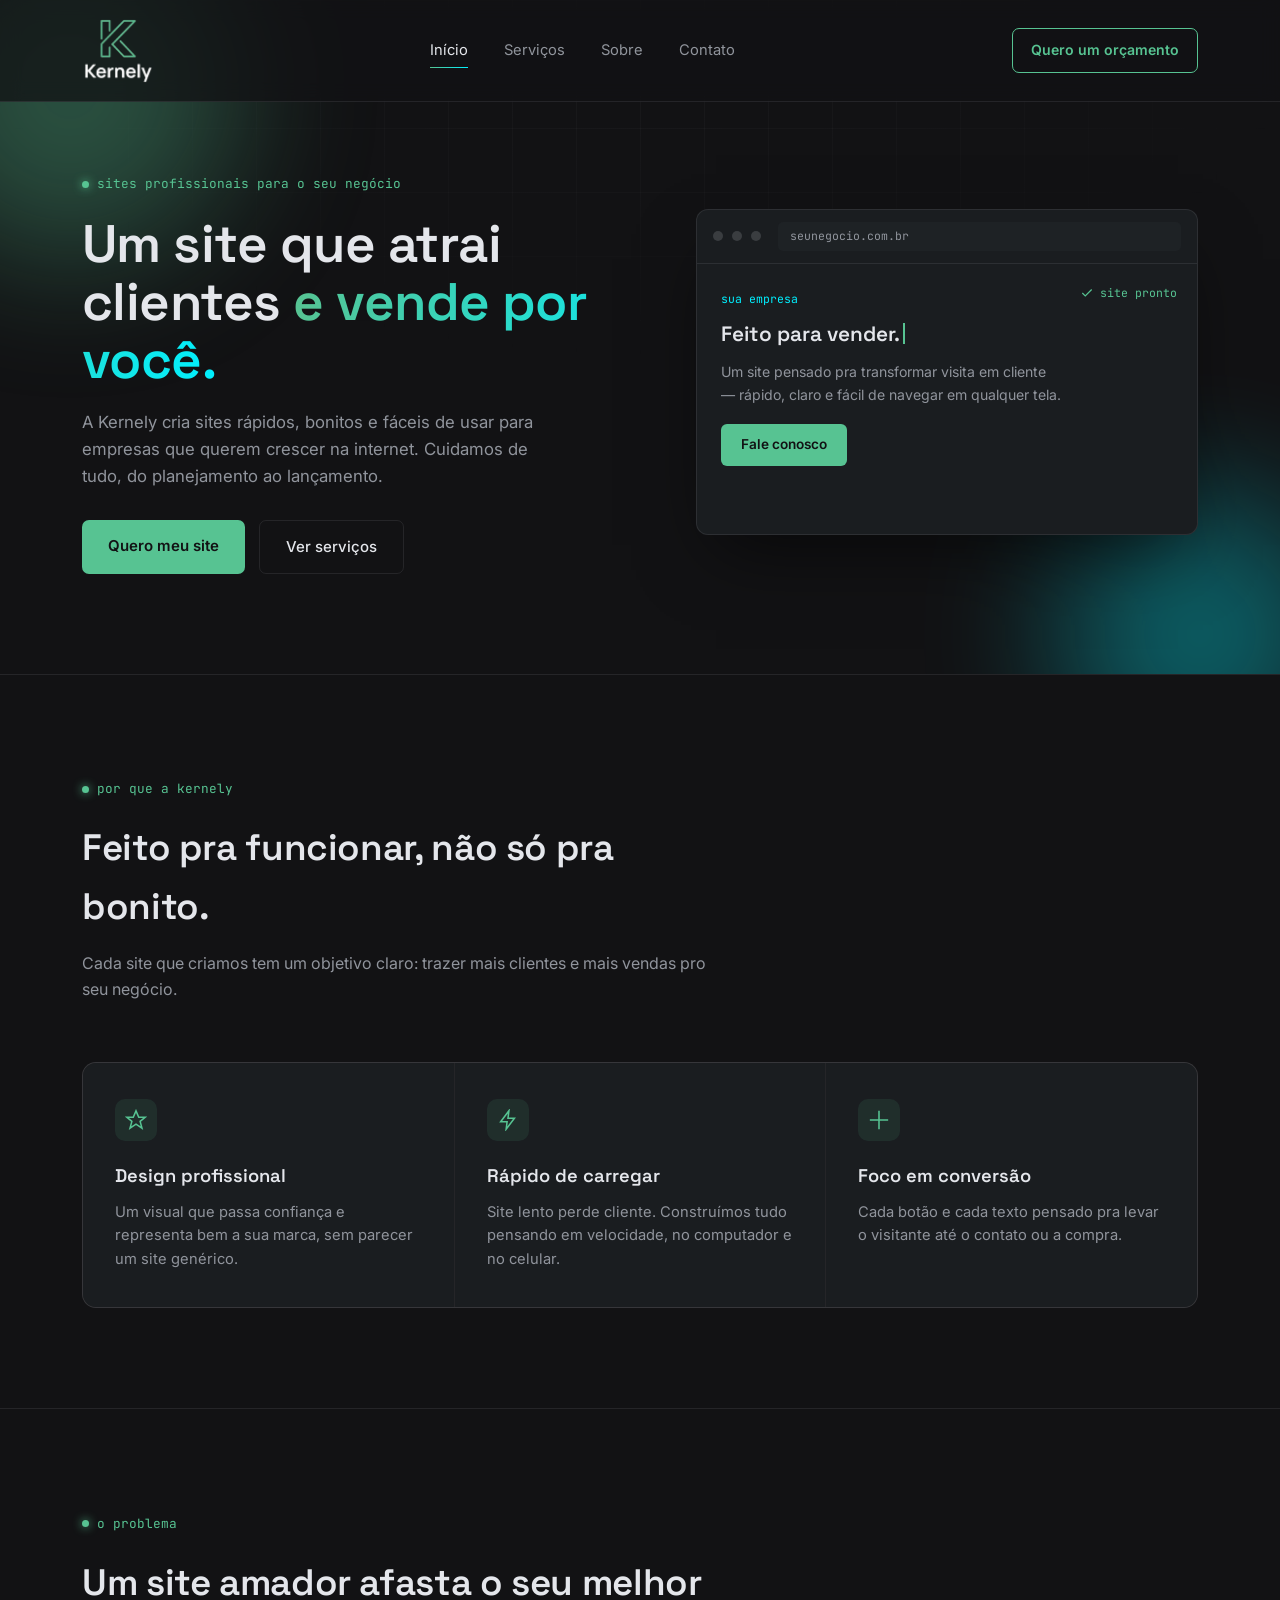
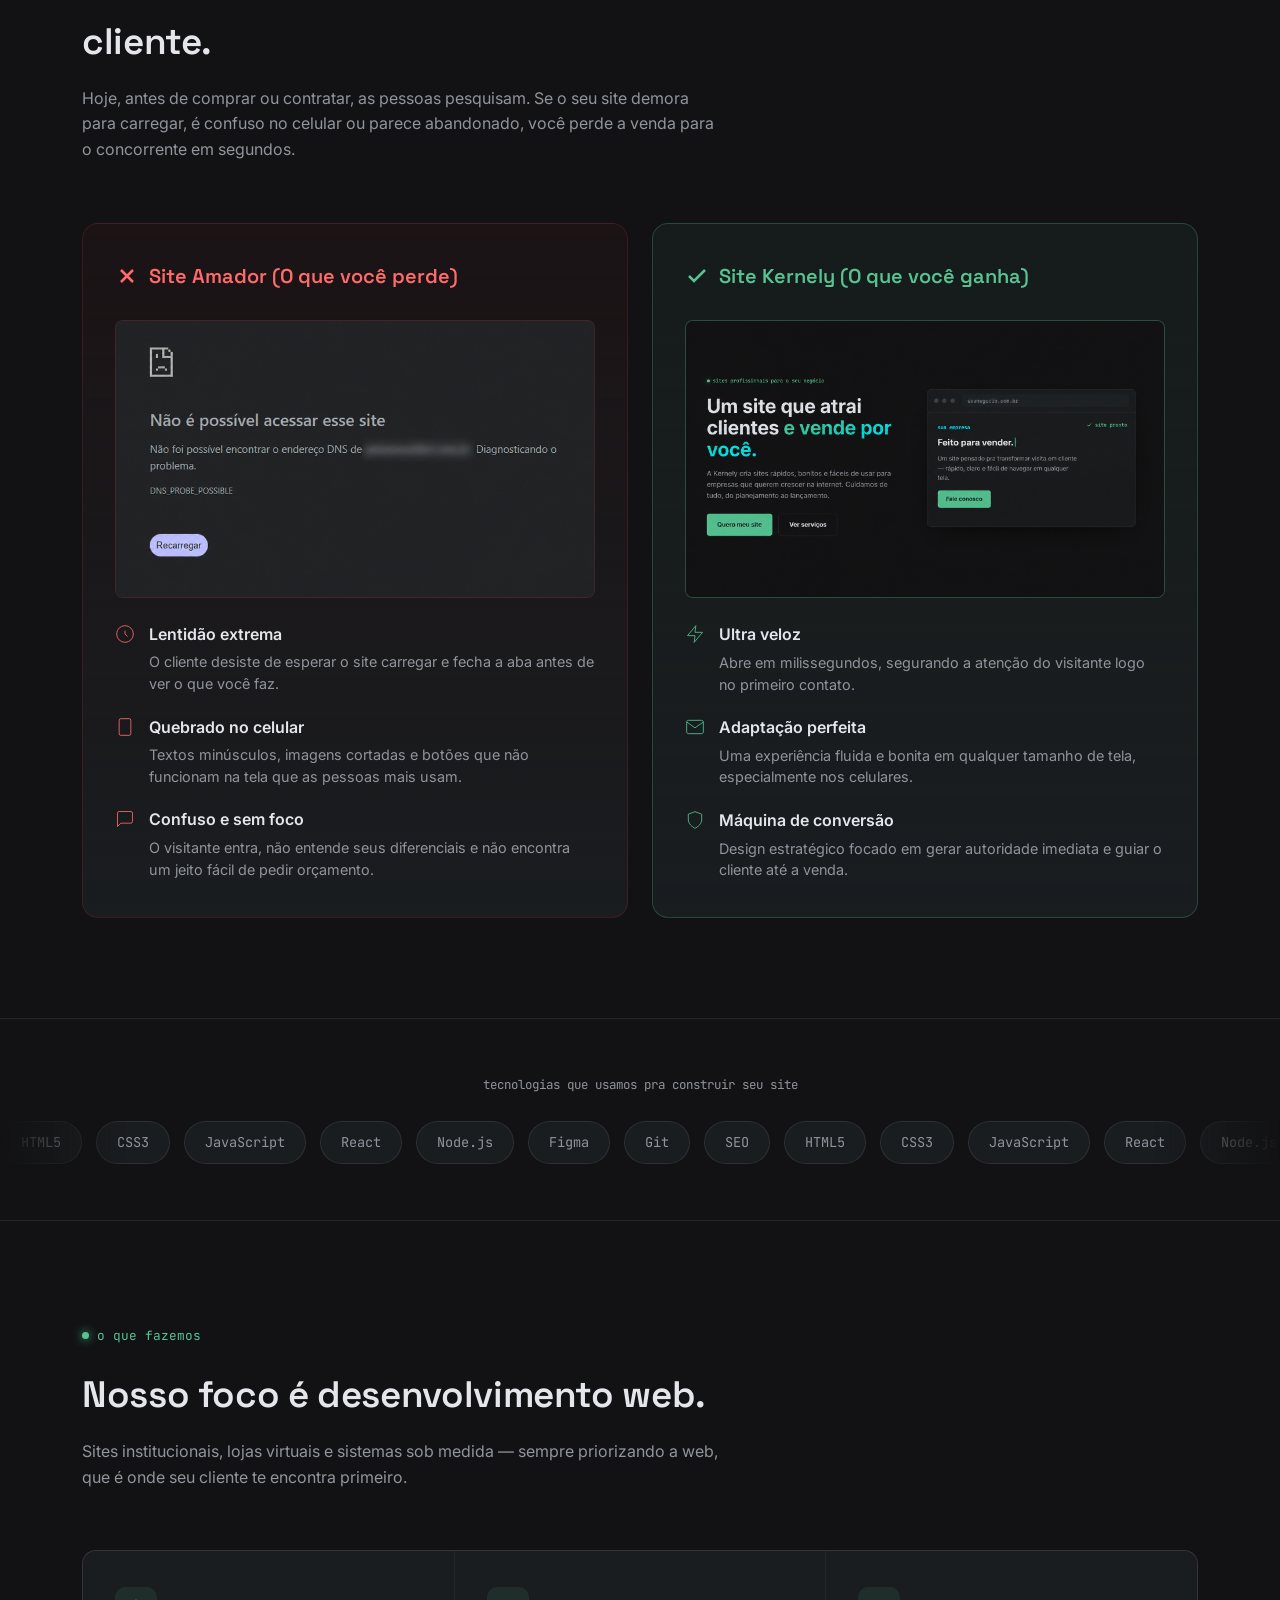
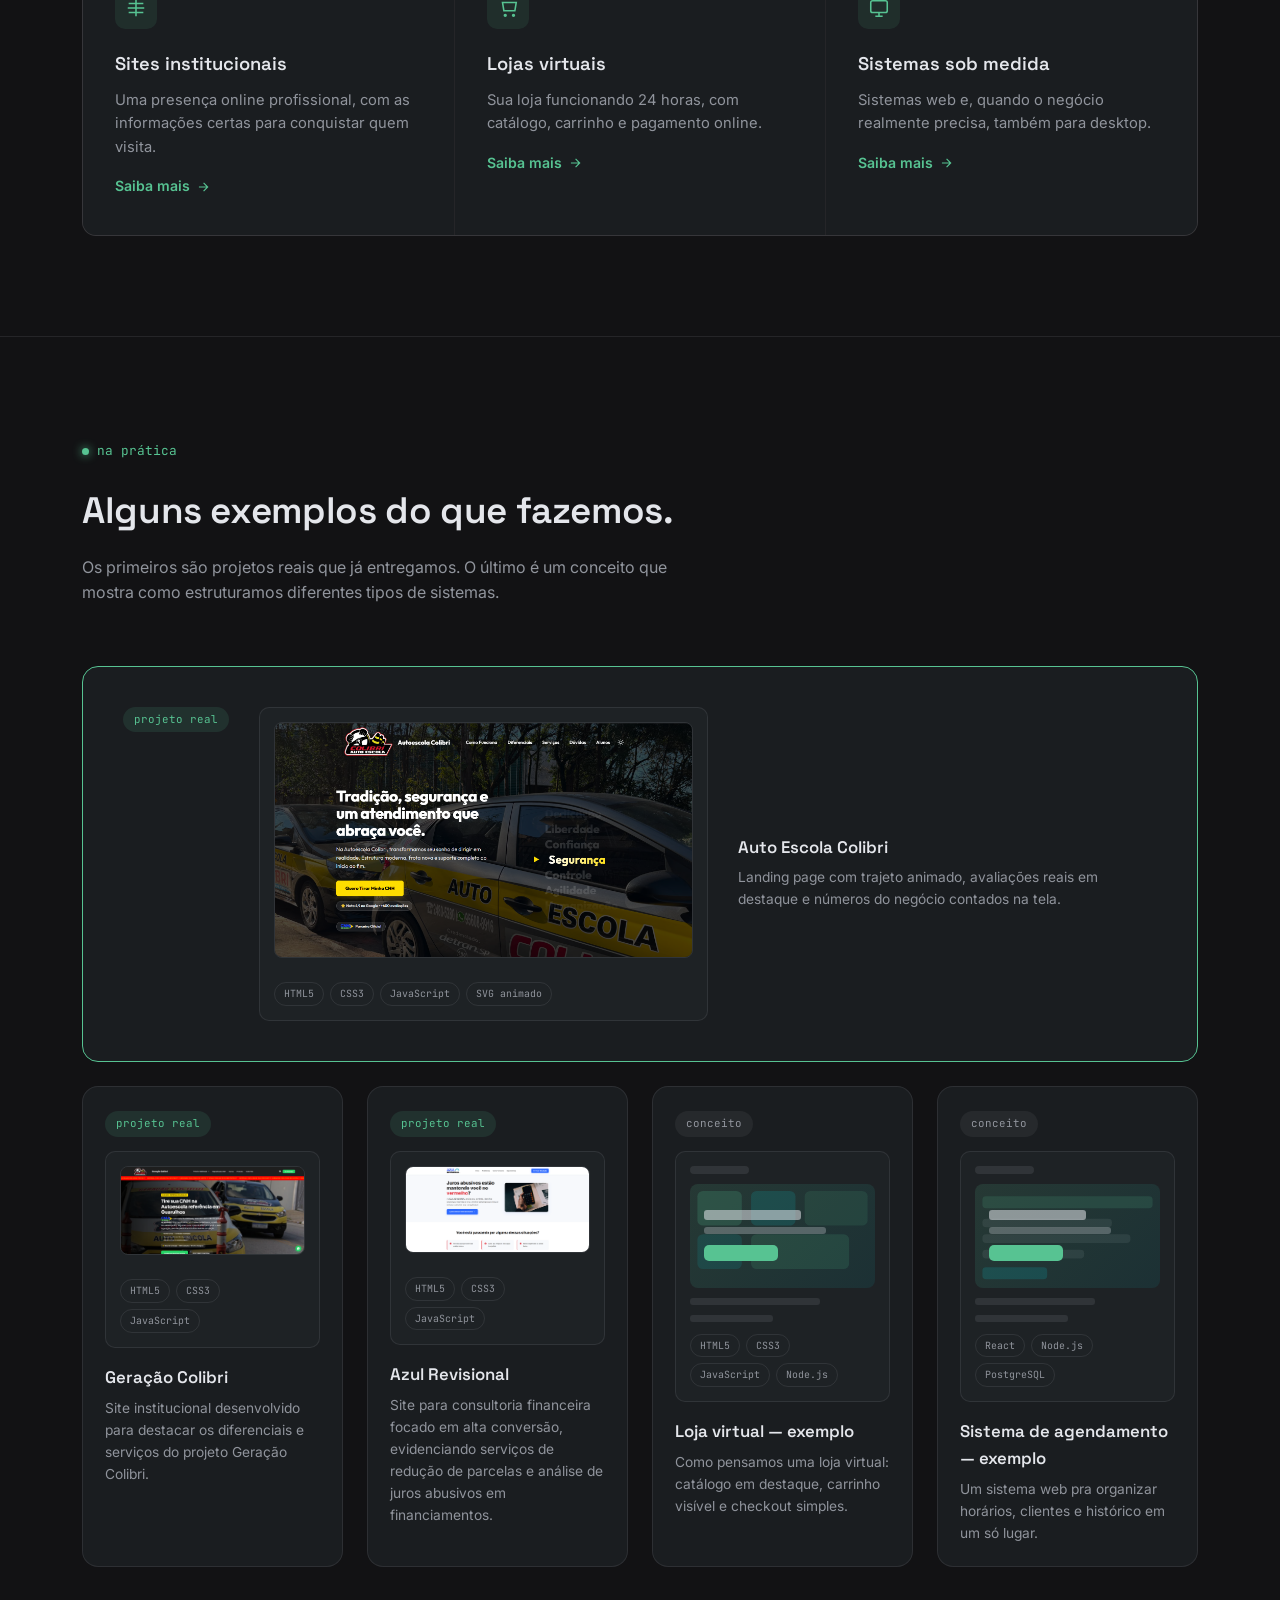
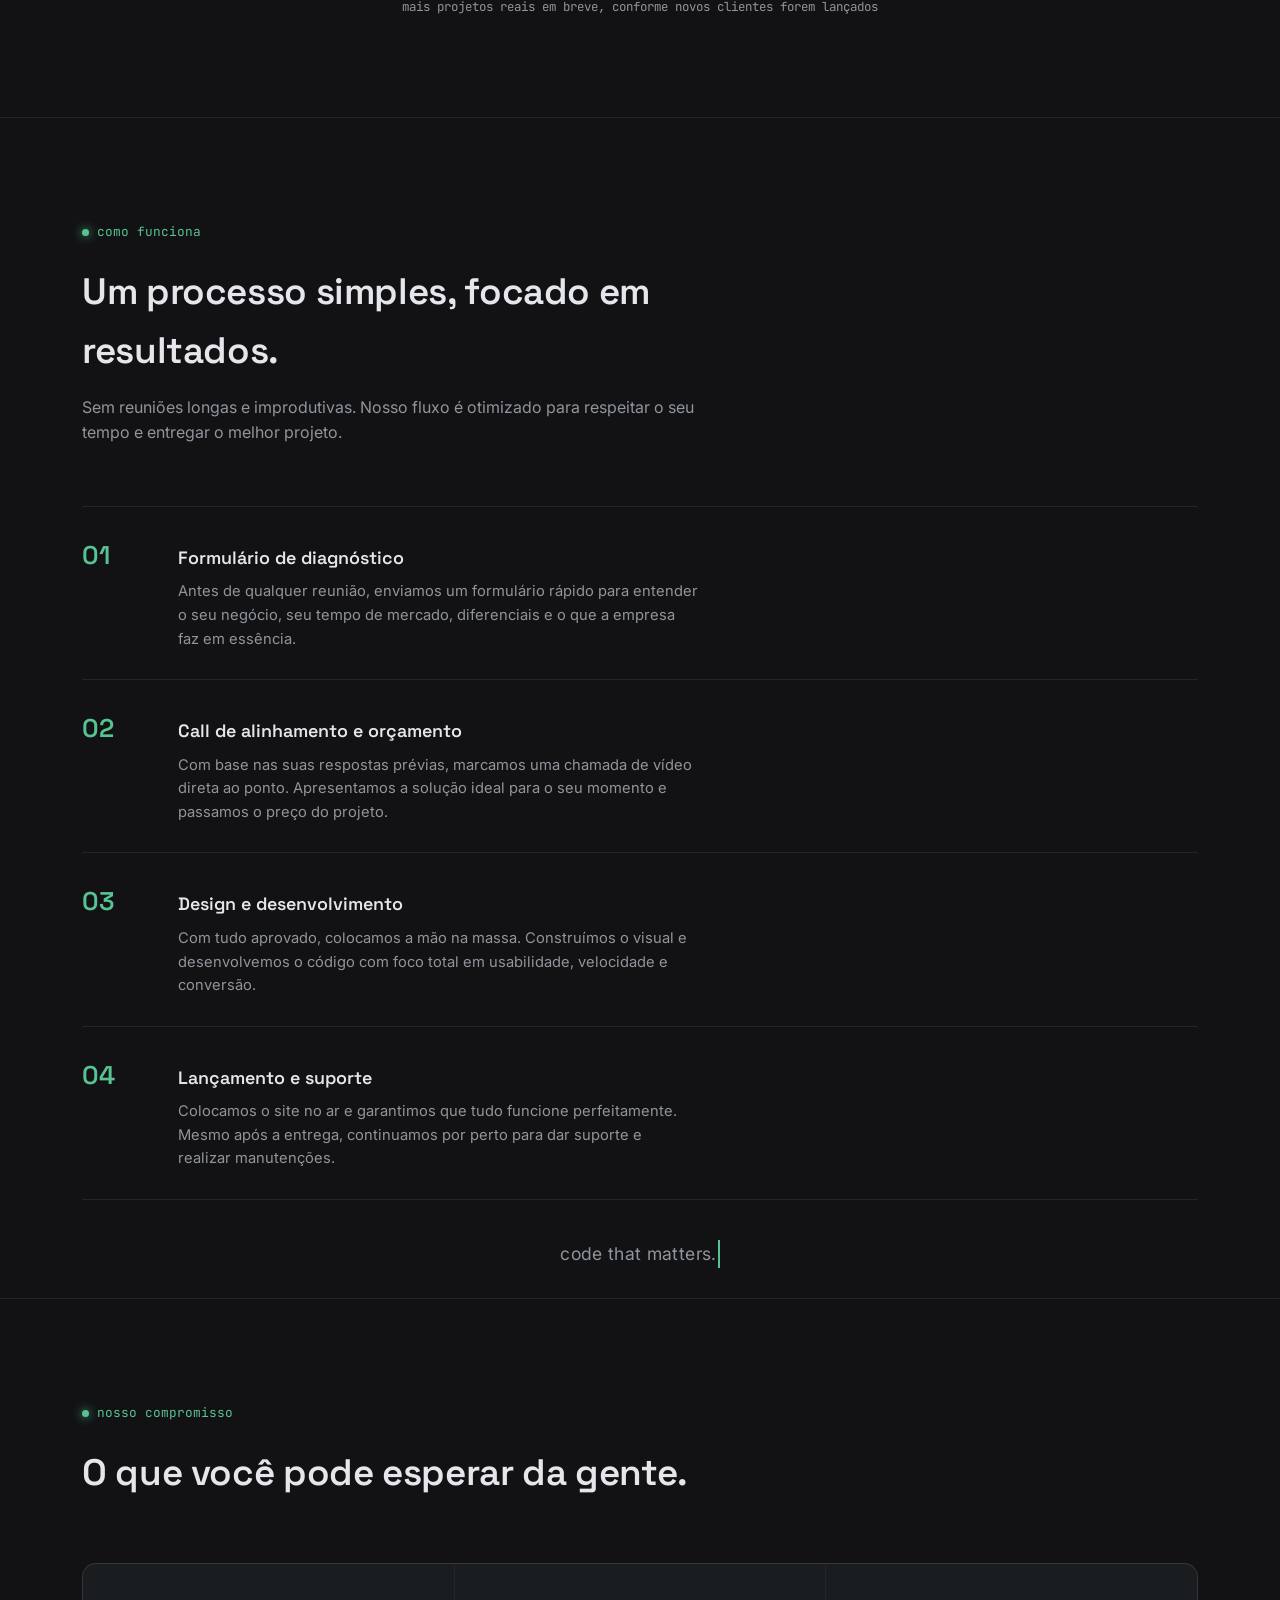
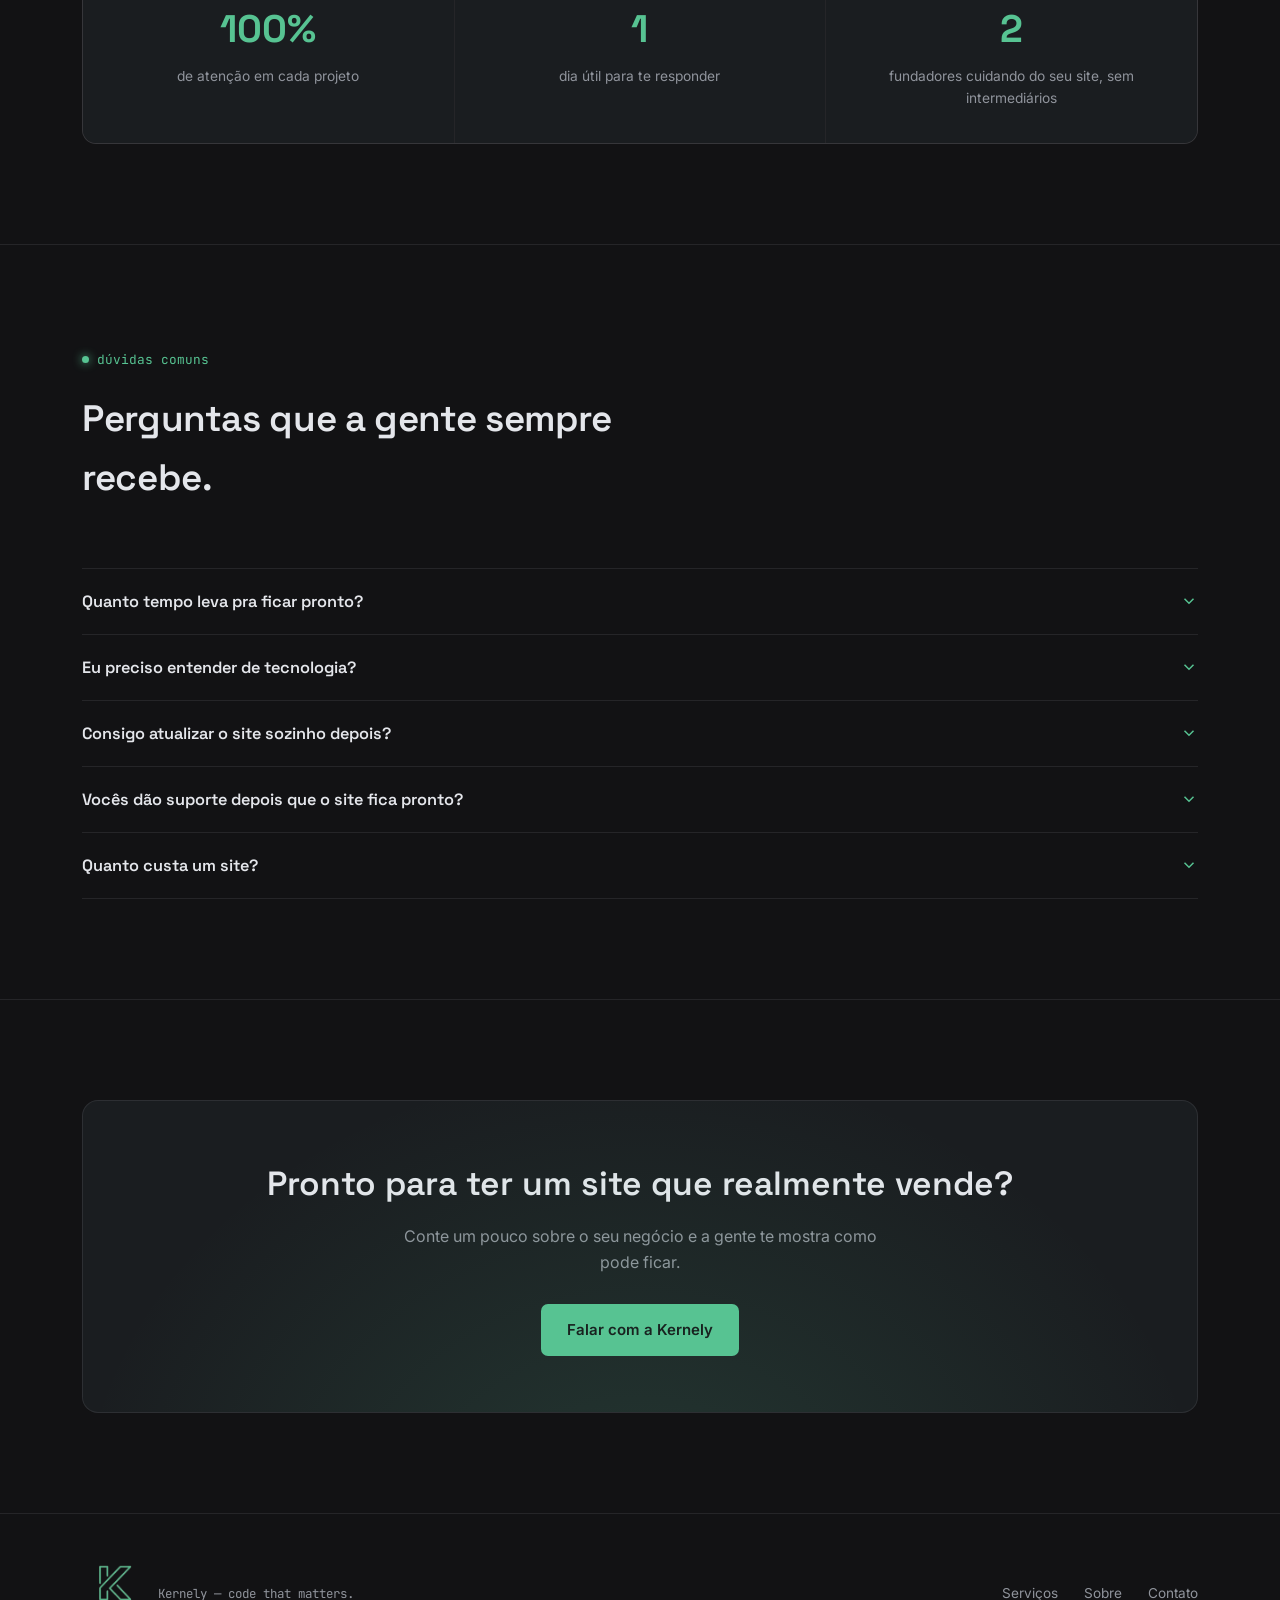
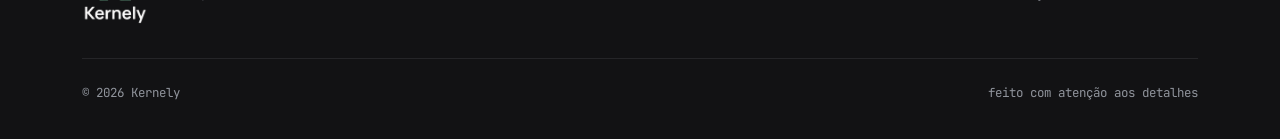
==== index.html @ 973b0eff "First Commit- Projeto inicial" ====
<!DOCTYPE html>
<html lang="pt-BR">
<head>
<meta charset="UTF-8">
<meta name="viewport" content="width=device-width, initial-scale=1.0">
<title>Kernely — Sites que vendem por você</title>
<meta name="description" content="A Kernely cria sites profissionais para empresas que querem vender mais na internet. Design, desenvolvimento web e suporte contínuo.">
<link rel="preconnect" href="https://fonts.googleapis.com">
<link rel="preconnect" href="https://fonts.gstatic.com" crossorigin>
<link href="https://fonts.googleapis.com/css2?family=Space+Grotesk:wght@400;500;600;700&family=Inter:wght@400;500;600&family=JetBrains+Mono:wght@400;500&display=swap" rel="stylesheet">
<link rel="stylesheet" href="styles.css">
</head>
<body>

<div class="page-transition" id="page-transition"></div>
<div class="scroll-progress" id="scroll-progress"></div>
<div class="grain"></div>

<header>
  <nav>
    <a class="brand" href="index.html">
      <img src="imagens/logo-kernely.png" alt="Logo Kernely" class="logo-img">
    </a>
    <div class="nav-links">
      <a href="index.html" class="active">Início</a>
      <a href="servicos.html">Serviços</a>
      <a href="sobre.html">Sobre</a>
      <a href="contato.html">Contato</a>
    </div>
    <a class="nav-cta" href="contato.html">Quero um orçamento</a>
  </nav>
</header>

<!-- NOVA BARRA DE NAVEGAÇÃO MOBILE (BOTTOM NAV) -->
<nav class="mobile-bottom-nav">
  <a href="index.html" class="active">
    <svg viewBox="0 0 24 24"><path d="M3 9l9-7 9 7v11a2 2 0 0 1-2 2H5a2 2 0 0 1-2-2z"/><polyline points="9 22 9 12 15 12 15 22"/></svg>
    <span>Início</span>
  </a>
  <a href="servicos.html">
    <svg viewBox="0 0 24 24"><rect x="3" y="3" width="7" height="7"/><rect x="14" y="3" width="7" height="7"/><rect x="14" y="14" width="7" height="7"/><rect x="3" y="14" width="7" height="7"/></svg>
    <span>Serviços</span>
  </a>
  <a href="sobre.html">
    <svg viewBox="0 0 24 24"><path d="M20 21v-2a4 4 0 0 0-4-4H8a4 4 0 0 0-4 4v2"/><circle cx="12" cy="7" r="4"/></svg>
    <span>Sobre</span>
  </a>
  <a href="contato.html">
    <svg viewBox="0 0 24 24"><path d="M21 15a2 2 0 0 1-2 2H7l-4 4V5a2 2 0 0 1 2-2h14a2 2 0 0 1 2 2z"/></svg>
    <span>Contato</span>
  </a>
</nav>

<main>

  <!-- HERO -->
  <section class="no-border" style="padding:170px 0 100px;position:relative;overflow:hidden;">
    <div class="blob blob-green" style="width:340px;height:340px;top:-80px;left:-100px;"></div>
    <div class="blob blob-cyan" style="width:280px;height:280px;bottom:-100px;right:-60px;animation-delay:-6s;"></div>
    <div class="wrap hero-grid">
      <div>
        <span class="eyebrow">sites profissionais para o seu negócio</span>
        <h1 style="font-family:var(--display);font-weight:600;font-size:clamp(2.1rem,4.8vw,3.3rem);line-height:1.1;letter-spacing:-.01em;margin-bottom:20px;">Um site que atrai clientes <span class="grad">e vende por você.</span></h1>
        <p style="color:var(--muted);font-size:1.05rem;max-width:480px;">A Kernely cria sites rápidos, bonitos e fáceis de usar para empresas que querem crescer na internet. Cuidamos de tudo, do planejamento ao lançamento.</p>
        <div class="hero-ctas">
          <a class="btn-primary" href="contato.html">Quero meu site</a>
          <a class="btn-ghost" href="servicos.html">Ver serviços</a>
        </div>
      </div>

      <div class="browser reveal" id="hero-browser">
        <div class="browser-bar">
          <span class="dot"></span><span class="dot"></span><span class="dot"></span>
          <div class="browser-url">seunegocio.com.br</div>
        </div>
        <div class="browser-canvas">
          <div class="skeleton-wrap">
            <div class="skeleton sk-line" style="width:40%;"></div>
            <div class="skeleton sk-block"></div>
            <div class="skeleton sk-line" style="width:70%;"></div>
            <div class="skeleton sk-line" style="width:50%;"></div>
            <div class="skeleton sk-btn"></div>
          </div>
          <div class="built-content">
            <div class="bc-tag">sua empresa</div>
            <div class="bc-title"><span id="bc-title-text">Feito para vender.</span><span class="bc-cursor"></span></div>
            <div class="bc-text">Um site pensado pra transformar visita em cliente — rápido, claro e fácil de navegar em qualquer tela.</div>
            <span class="bc-btn">Fale conosco</span>
          </div>
          <div class="bc-check">
            <svg viewBox="0 0 24 24" fill="none" stroke="currentColor" stroke-width="2"><path d="M20 6L9 17l-5-5"/></svg>
            site pronto
          </div>
        </div>
      </div>
    </div>
  </section>

  <!-- VALUE PROPS -->
  <section>
    <div class="wrap">
      <div class="section-head reveal">
        <span class="eyebrow">por que a kernely</span>
        <h2>Feito pra funcionar, não só pra bonito.</h2>
        <p>Cada site que criamos tem um objetivo claro: trazer mais clientes e mais vendas pro seu negócio.</p>
      </div>
      <div class="card-grid grid-3">
        <div class="card reveal">
          <div class="icon"><svg viewBox="0 0 24 24" fill="none" stroke="currentColor" stroke-width="1.7"><path d="M12 2l3 7h7l-5.5 4.5L18.5 21 12 16.5 5.5 21l2-7.5L2 9h7z"/></svg></div>
          <h3>Design profissional</h3>
          <p>Um visual que passa confiança e representa bem a sua marca, sem parecer um site genérico.</p>
        </div>
        <div class="card reveal d1">
          <div class="icon"><svg viewBox="0 0 24 24" fill="none" stroke="currentColor" stroke-width="1.7"><path d="M13 2L4 14h7l-1 8 9-12h-7l1-8z"/></svg></div>
          <h3>Rápido de carregar</h3>
          <p>Site lento perde cliente. Construímos tudo pensando em velocidade, no computador e no celular.</p>
        </div>
        <div class="card reveal d2">
          <div class="icon"><svg viewBox="0 0 24 24" fill="none" stroke="currentColor" stroke-width="1.7"><path d="M12 2v20M2 12h20"/></svg></div>
          <h3>Foco em conversão</h3>
          <p>Cada botão e cada texto pensado pra levar o visitante até o contato ou a compra.</p>
        </div>
      </div>
    </div>
  </section>

  <!-- O IMPACTO DO DESIGN (ANTES E DEPOIS) -->
  <section>
    <div class="wrap">
      <div class="section-head reveal">
        <span class="eyebrow">o problema</span>
        <h2>Um site amador afasta o seu melhor cliente.</h2>
        <p>Hoje, antes de comprar ou contratar, as pessoas pesquisam. Se o seu site demora para carregar, é confuso no celular ou parece abandonado, você perde a venda para o concorrente em segundos.</p>
      </div>

      <div class="comparison-grid reveal">
        
        <!-- Site Amador (O problema) -->
        <div class="comp-card bad">
          <div class="comp-title">
            <svg viewBox="0 0 24 24" fill="none" stroke="currentColor"><path d="M18 6L6 18M6 6l12 12"/></svg>
            Site Amador (O que você perde)
          </div>
          
          <img src="imagens/erro.png" alt="Exemplo de um site amador e problemático" class="comp-image">
          
          <div class="comp-item">
            <div class="comp-item-icon">
              <svg viewBox="0 0 24 24" fill="none" stroke="currentColor"><circle cx="12" cy="12" r="10"/><path d="M12 8v4l3 3"/></svg>
            </div>
            <div class="comp-item-text">
              <h4>Lentidão extrema</h4>
              <p>O cliente desiste de esperar o site carregar e fecha a aba antes de ver o que você faz.</p>
            </div>
          </div>

          <div class="comp-item">
            <div class="comp-item-icon">
              <svg viewBox="0 0 24 24" fill="none" stroke="currentColor"><rect x="5" y="2" width="14" height="20" rx="2" ry="2"/><path d="M12 18h.01"/></svg>
            </div>
            <div class="comp-item-text">
              <h4>Quebrado no celular</h4>
              <p>Textos minúsculos, imagens cortadas e botões que não funcionam na tela que as pessoas mais usam.</p>
            </div>
          </div>

          <div class="comp-item">
            <div class="comp-item-icon">
              <svg viewBox="0 0 24 24" fill="none" stroke="currentColor"><path d="M21 15a2 2 0 0 1-2 2H7l-4 4V5a2 2 0 0 1 2-2h14a2 2 0 0 1 2 2z"/></svg>
            </div>
            <div class="comp-item-text">
              <h4>Confuso e sem foco</h4>
              <p>O visitante entra, não entende seus diferenciais e não encontra um jeito fácil de pedir orçamento.</p>
            </div>
          </div>
        </div>

        <!-- Site Profissional (A Solução) -->
        <div class="comp-card good">
          <div class="comp-title">
            <svg viewBox="0 0 24 24" fill="none" stroke="currentColor"><path d="M20 6L9 17l-5-5"/></svg>
            Site Kernely (O que você ganha)
          </div>
          
          <img src="imagens/solução.png" alt="Exemplo de um site profissional e otimizado" class="comp-image">
          
          <div class="comp-item">
            <div class="comp-item-icon">
              <svg viewBox="0 0 24 24" fill="none" stroke="currentColor"><path d="M13 2L3 14h9l-1 8 10-12h-9l1-8z"/></svg>
            </div>
            <div class="comp-item-text">
              <h4>Ultra veloz</h4>
              <p>Abre em milissegundos, segurando a atenção do visitante logo no primeiro contato.</p>
            </div>
          </div>

          <div class="comp-item">
            <div class="comp-item-icon">
              <svg viewBox="0 0 24 24" fill="none" stroke="currentColor"><path d="M4 4h16c1.1 0 2 .9 2 2v12c0 1.1-.9 2-2 2H4c-1.1 0-2-.9-2-2V6c0-1.1.9-2 2-2z"/><path d="M22 6l-10 7L2 6"/></svg>
            </div>
            <div class="comp-item-text">
              <h4>Adaptação perfeita</h4>
              <p>Uma experiência fluida e bonita em qualquer tamanho de tela, especialmente nos celulares.</p>
            </div>
          </div>

          <div class="comp-item">
            <div class="comp-item-icon">
              <svg viewBox="0 0 24 24" fill="none" stroke="currentColor"><path d="M12 22s8-4 8-10V5l-8-3-8 3v7c0 6 8 10 8 10z"/></svg>
            </div>
            <div class="comp-item-text">
              <h4>Máquina de conversão</h4>
              <p>Design estratégico focado em gerar autoridade imediata e guiar o cliente até a venda.</p>
            </div>
          </div>
        </div>

      </div>
    </div>
  </section>

  <!-- MARQUEE -->
  <section style="padding:56px 0;">
    <div class="wrap reveal">
      <p style="text-align:center;color:var(--muted);font-family:var(--mono);font-size:.78rem;margin-bottom:26px;">tecnologias que usamos pra construir seu site</p>
    </div>
    <div class="marquee-wrap">
      <div class="marquee-track">
        <span class="marquee-pill">HTML5</span>
        <span class="marquee-pill">CSS3</span>
        <span class="marquee-pill">JavaScript</span>
        <span class="marquee-pill">React</span>
        <span class="marquee-pill">Node.js</span>
        <span class="marquee-pill">Figma</span>
        <span class="marquee-pill">Git</span>
        <span class="marquee-pill">SEO</span>
        <span class="marquee-pill">HTML5</span>
        <span class="marquee-pill">CSS3</span>
        <span class="marquee-pill">JavaScript</span>
        <span class="marquee-pill">React</span>
        <span class="marquee-pill">Node.js</span>
        <span class="marquee-pill">Figma</span>
        <span class="marquee-pill">Git</span>
        <span class="marquee-pill">SEO</span>
        <span class="marquee-pill">HTML5</span>
        <span class="marquee-pill">CSS3</span>
        <span class="marquee-pill">JavaScript</span>
        <span class="marquee-pill">React</span>
        <span class="marquee-pill">Node.js</span>
        <span class="marquee-pill">Figma</span>
        <span class="marquee-pill">Git</span>
        <span class="marquee-pill">SEO</span>
        <span class="marquee-pill">HTML5</span>
        <span class="marquee-pill">CSS3</span>
        <span class="marquee-pill">JavaScript</span>
        <span class="marquee-pill">React</span>
        <span class="marquee-pill">Node.js</span>
        <span class="marquee-pill">Figma</span>
        <span class="marquee-pill">Git</span>
        <span class="marquee-pill">SEO</span>
      </div>
    </div>
  </section>

  <!-- SERVICES SUMMARY -->
  <section>
    <div class="wrap">
      <div class="section-head reveal">
        <span class="eyebrow">o que fazemos</span>
        <h2>Nosso foco é desenvolvimento web.</h2>
        <p>Sites institucionais, lojas virtuais e sistemas sob medida — sempre priorizando a web, que é onde seu cliente te encontra primeiro.</p>
      </div>
      <div class="card-grid grid-3">
        <div class="card reveal">
          <div class="icon"><svg viewBox="0 0 24 24" fill="none" stroke="currentColor" stroke-width="1.7"><path d="M3 12h18M12 3v18M4 7h16M4 17h16"/></svg></div>
          <h3>Sites institucionais</h3>
          <p>Uma presença online profissional, com as informações certas para conquistar quem visita.</p>
          <a class="card-link" href="servicos.html">Saiba mais <svg viewBox="0 0 24 24" fill="none" stroke="currentColor" stroke-width="2"><path d="M5 12h14M13 5l7 7-7 7"/></svg></a>
        </div>
        <div class="card reveal d1">
          <div class="icon"><svg viewBox="0 0 24 24" fill="none" stroke="currentColor" stroke-width="1.7"><path d="M6 6h15l-1.5 9h-12z"/><circle cx="9" cy="20" r="1"/><circle cx="18" cy="20" r="1"/></svg></div>
          <h3>Lojas virtuais</h3>
          <p>Sua loja funcionando 24 horas, com catálogo, carrinho e pagamento online.</p>
          <a class="card-link" href="servicos.html">Saiba mais <svg viewBox="0 0 24 24" fill="none" stroke="currentColor" stroke-width="2"><path d="M5 12h14M13 5l7 7-7 7"/></svg></a>
        </div>
        <div class="card reveal d2">
          <div class="icon"><svg viewBox="0 0 24 24" fill="none" stroke="currentColor" stroke-width="1.7"><rect x="3" y="4" width="18" height="13" rx="2"/><path d="M8 21h8M12 17v4"/></svg></div>
          <h3>Sistemas sob medida</h3>
          <p>Sistemas web e, quando o negócio realmente precisa, também para desktop.</p>
          <a class="card-link" href="servicos.html">Saiba mais <svg viewBox="0 0 24 24" fill="none" stroke="currentColor" stroke-width="2"><path d="M5 12h14M13 5l7 7-7 7"/></svg></a>
        </div>
      </div>
    </div>
  </section>

  <!-- PORTFÓLIO -->
  <section>
    <div class="wrap">
      <div class="section-head reveal">
        <span class="eyebrow">na prática</span>
        <h2>Alguns exemplos do que fazemos.</h2>
        <p>Os primeiros são projetos reais que já entregamos. O último é um conceito que mostra como estruturamos diferentes tipos de sistemas.</p>
      </div>

      <div class="portfolio-grid">

        <!-- REAL 1: Auto Escola Colibri -->
        <div class="portfolio-card reveal featured">
          <span class="portfolio-badge real">projeto real</span>
          <div class="site-frame">
            <a href="https://colibriautoescola.com.br" target="_blank" rel="noopener noreferrer" class="portfolio-img-link" title="Visitar landing page da Autoescola Colibri">
              <img src="imagens/colibri-autoescola.png" alt="Página inicial da Autoescola Colibri" class="portfolio-screenshot">
            </a>
            <div class="sf-tech">
              <span class="sf-tech-pill">HTML5</span>
              <span class="sf-tech-pill">CSS3</span>
              <span class="sf-tech-pill">JavaScript</span>
              <span class="sf-tech-pill">SVG animado</span>
            </div>
          </div>
          <div class="card-content">
            <h3>Auto Escola Colibri</h3>
            <p>Landing page com trajeto animado, avaliações reais em destaque e números do negócio contados na tela.</p>
          </div>
        </div>

        <!-- REAL 2: Geração Colibri -->
        <div class="portfolio-card reveal d1">
          <span class="portfolio-badge real">projeto real</span>
          <div class="site-frame">
            <a href="https://link-do-geracao-colibri.com.br" target="_blank" rel="noopener noreferrer" class="portfolio-img-link" title="Visitar site Geração Colibri">
              <img src="imagens/geração-colibri.png" alt="Página inicial do site Geração Colibri" class="portfolio-screenshot">
            </a>
            <div class="sf-tech">
              <span class="sf-tech-pill">HTML5</span>
              <span class="sf-tech-pill">CSS3</span>
              <span class="sf-tech-pill">JavaScript</span>
            </div>
          </div>
          <div class="card-content">
            <h3>Geração Colibri</h3>
            <p>Site institucional desenvolvido para destacar os diferenciais e serviços do projeto Geração Colibri.</p>
          </div>
        </div>

        <!-- REAL 3: Azul Revisional -->
        <div class="portfolio-card reveal d2">
          <span class="portfolio-badge real">projeto real</span>
          <div class="site-frame">
            <a href="https://guihbarbz.github.io/azulrevisional/" target="_blank" rel="noopener noreferrer" class="portfolio-img-link" title="Visitar site Azul Revisional">
              <img src="imagens/azul-revisional.png" alt="Página inicial do site Azul Revisional" class="portfolio-screenshot">
            </a>
            <div class="sf-tech">
              <span class="sf-tech-pill">HTML5</span>
              <span class="sf-tech-pill">CSS3</span>
              <span class="sf-tech-pill">JavaScript</span>
            </div>
          </div>
          <div class="card-content">
            <h3>Azul Revisional</h3>
            <p>Site para consultoria financeira focado em alta conversão, evidenciando serviços de redução de parcelas e análise de juros abusivos em financiamentos.</p>
          </div>
        </div>

        <!-- CONCEITO 1: Loja virtual -->
        <div class="portfolio-card reveal">
          <span class="portfolio-badge concept">conceito</span>
          <div class="site-frame">
            <div class="sf-nav"></div>
            <div class="sf-hero">
              <svg class="sf-hero-deco" viewBox="0 0 200 120" preserveAspectRatio="none">
                <rect x="8" y="8" width="48" height="40" rx="6" fill="rgba(87,195,146,.35)"/>
                <rect x="66" y="8" width="48" height="40" rx="6" fill="rgba(0,240,255,.22)"/>
                <rect x="124" y="8" width="68" height="40" rx="6" fill="rgba(87,195,146,.22)"/>
                <rect x="8" y="58" width="48" height="40" rx="6" fill="rgba(0,240,255,.18)"/>
                <rect x="66" y="58" width="106" height="40" rx="6" fill="rgba(87,195,146,.26)"/>
              </svg>
              <div class="sf-hero-title"></div>
              <div class="sf-hero-sub"></div>
              <div class="sf-hero-btn"></div>
            </div>
            <div class="sf-line" style="width:70%;"></div>
            <div class="sf-line" style="width:45%;"></div>
            <div class="sf-tech">
              <span class="sf-tech-pill">HTML5</span>
              <span class="sf-tech-pill">CSS3</span>
              <span class="sf-tech-pill">JavaScript</span>
              <span class="sf-tech-pill">Node.js</span>
            </div>
          </div>
          <div class="card-content">
            <h3>Loja virtual — exemplo</h3>
            <p>Como pensamos uma loja virtual: catálogo em destaque, carrinho visível e checkout simples.</p>
          </div>
        </div>

        <!-- CONCEITO 2: Sistema de agendamento -->
        <div class="portfolio-card reveal d1">
          <span class="portfolio-badge concept">conceito</span>
          <div class="site-frame">
            <div class="sf-nav"></div>
            <div class="sf-hero">
              <svg class="sf-hero-deco" viewBox="0 0 200 120" preserveAspectRatio="none">
                <rect x="8" y="14" width="184" height="14" rx="4" fill="rgba(87,195,146,.28)"/>
                <rect x="8" y="40" width="140" height="10" rx="4" fill="rgba(228,230,235,.14)"/>
                <rect x="8" y="58" width="160" height="10" rx="4" fill="rgba(228,230,235,.14)"/>
                <rect x="8" y="76" width="110" height="10" rx="4" fill="rgba(228,230,235,.14)"/>
                <rect x="8" y="96" width="70" height="14" rx="4" fill="rgba(0,240,255,.24)"/>
              </svg>
              <div class="sf-hero-title"></div>
              <div class="sf-hero-sub"></div>
              <div class="sf-hero-btn"></div>
            </div>
            <div class="sf-line" style="width:65%;"></div>
            <div class="sf-line" style="width:50%;"></div>
            <div class="sf-tech">
              <span class="sf-tech-pill">React</span>
              <span class="sf-tech-pill">Node.js</span>
              <span class="sf-tech-pill">PostgreSQL</span>
            </div>
          </div>
          <div class="card-content">
            <h3>Sistema de agendamento — exemplo</h3>
            <p>Um sistema web pra organizar horários, clientes e histórico em um só lugar.</p>
          </div>
        </div>

      </div>
      <p style="text-align:center;color:var(--muted);font-family:var(--mono);font-size:.78rem;margin-top:30px;">mais projetos reais em breve, conforme novos clientes forem lançados</p>
    </div>
  </section>

  <!-- PROCESS -->
  <section style="padding-bottom: 30px;">
    <div class="wrap">
      <div class="section-head reveal">
        <span class="eyebrow">como funciona</span>
        <h2>Um processo simples, focado em resultados.</h2>
        <p>Sem reuniões longas e improdutivas. Nosso fluxo é otimizado para respeitar o seu tempo e entregar o melhor projeto.</p>
      </div>
      <div class="process-list">
        
        <div class="process-item reveal">
          <span class="process-num">01</span>
          <div>
            <h3>Formulário de diagnóstico</h3>
            <p>Antes de qualquer reunião, enviamos um formulário rápido para entender o seu negócio, seu tempo de mercado, diferenciais e o que a empresa faz em essência.</p>
          </div>
        </div>
        
        <div class="process-item reveal">
          <span class="process-num">02</span>
          <div>
            <h3>Call de alinhamento e orçamento</h3>
            <p>Com base nas suas respostas prévias, marcamos uma chamada de vídeo direta ao ponto. Apresentamos a solução ideal para o seu momento e passamos o preço do projeto.</p>
          </div>
        </div>
        
        <div class="process-item reveal">
          <span class="process-num">03</span>
          <div>
            <h3>Design e desenvolvimento</h3>
            <p>Com tudo aprovado, colocamos a mão na massa. Construímos o visual e desenvolvemos o código com foco total em usabilidade, velocidade e conversão.</p>
          </div>
        </div>
        
        <div class="process-item reveal">
          <span class="process-num">04</span>
          <div>
            <h3>Lançamento e suporte</h3>
            <p>Colocamos o site no ar e garantimos que tudo funcione perfeitamente. Mesmo após a entrega, continuamos por perto para dar suporte e realizar manutenções.</p>
          </div>
        </div>
        
      </div>

      <!-- SLOGAN ANIMADO -->
      <div class="reveal" style="display: flex; justify-content: center; margin-top: 40px;">
        <h2 class="slogan-typewriter">code that matters.</h2>
      </div>

    </div>
  </section>

  <!-- COMPROMISSOS -->
  <section>
    <div class="wrap">
      <div class="section-head reveal">
        <span class="eyebrow">nosso compromisso</span>
        <h2>O que você pode esperar da gente.</h2>
      </div>
      <div class="stat-row reveal">
        <div class="stat-cell">
          <div class="stat-num"><span data-count="100" data-suffix="%">0%</span></div>
          <div class="stat-label">de atenção em cada projeto</div>
        </div>
        <div class="stat-cell">
          <div class="stat-num"><span data-count="1">0</span></div>
          <div class="stat-label">dia útil para te responder</div>
        </div>
        <div class="stat-cell">
          <div class="stat-num"><span data-count="2">0</span></div>
          <div class="stat-label">fundadores cuidando do seu site, sem intermediários</div>
        </div>
      </div>
    </div>
  </section>

  <!-- FAQ -->
  <section>
    <div class="wrap">
      <div class="section-head reveal">
        <span class="eyebrow">dúvidas comuns</span>
        <h2>Perguntas que a gente sempre recebe.</h2>
      </div>
      <div class="faq-list">
        <div class="faq-item reveal">
          <button class="faq-question">
            <span>Quanto tempo leva pra ficar pronto?</span>
            <svg class="faq-chevron" viewBox="0 0 24 24" fill="none" stroke="currentColor" stroke-width="2"><path d="M6 9l6 6 6-6"/></svg>
          </button>
          <div class="faq-answer"><p>Depende do tamanho do projeto, mas a maioria dos sites institucionais fica pronta em poucas semanas depois da etapa de descoberta.</p></div>
        </div>
        <div class="faq-item reveal">
          <button class="faq-question">
            <span>Eu preciso entender de tecnologia?</span>
            <svg class="faq-chevron" viewBox="0 0 24 24" fill="none" stroke="currentColor" stroke-width="2"><path d="M6 9l6 6 6-6"/></svg>
          </button>
          <div class="faq-answer"><p>Não. Cuidamos de toda a parte técnica e explicamos cada etapa em uma linguagem simples, sem termos complicados.</p></div>
        </div>
        <div class="faq-item reveal">
          <button class="faq-question">
            <span>Consigo atualizar o site sozinho depois?</span>
            <svg class="faq-chevron" viewBox="0 0 24 24" fill="none" stroke="currentColor" stroke-width="2"><path d="M6 9l6 6 6-6"/></svg>
          </button>
          <div class="faq-answer"><p>Sim. Entregamos o site pensado pra você conseguir trocar textos e imagens sem depender da gente pra tudo.</p></div>
        </div>
        <div class="faq-item reveal">
          <button class="faq-question">
            <span>Vocês dão suporte depois que o site fica pronto?</span>
            <svg class="faq-chevron" viewBox="0 0 24 24" fill="none" stroke="currentColor" stroke-width="2"><path d="M6 9l6 6 6-6"/></svg>
          </button>
          <div class="faq-answer"><p>Sim. Oferecemos suporte contínuo pra ajustes, atualizações e qualquer necessidade que surgir depois do lançamento.</p></div>
        </div>
        <div class="faq-item reveal">
          <button class="faq-question">
            <span>Quanto custa um site?</span>
            <svg class="faq-chevron" viewBox="0 0 24 24" fill="none" stroke="currentColor" stroke-width="2"><path d="M6 9l6 6 6-6"/></svg>
          </button>
          <div class="faq-answer"><p>O valor varia de acordo com o que o seu projeto precisa. Conversamos primeiro pra entender o seu negócio e só depois passamos um orçamento sob medida.</p></div>
        </div>
      </div>
    </div>
  </section>

  <!-- CTA -->
  <section>
    <div class="wrap">
      <div class="cta-banner reveal">
        <h2>Pronto para ter um site que realmente vende?</h2>
        <p>Conte um pouco sobre o seu negócio e a gente te mostra como pode ficar.</p>
        <a class="btn-primary" href="contato.html">Falar com a Kernely</a>
      </div>
    </div>
  </section>

</main>

<footer>
  <div class="wrap">
    <div class="footer-grid">
      <div class="footer-brand">
        <img src="imagens/logo-kernely.png" alt="Logo Kernely" class="logo-img-footer">
        <span class="footer-tag">Kernely — code that matters.</span>
      </div>
      <div class="footer-links">
        <a href="servicos.html">Serviços</a>
        <a href="sobre.html">Sobre</a>
        <a href="contato.html">Contato</a>
      </div>
    </div>
    <div class="footer-bottom">
      <span>© 2026 Kernely</span>
      <span>feito com atenção aos detalhes</span>
    </div>
  </div>
</footer>

<script src="script.js"></script>
</body>
</html>
---- styles.css ----
:root{
  --bg: #121214;
  --bg2: #1A1D20;
  --bg3: #1E2225;
  --accent: #57C392;
  --accent2: #00F0FF;
  --text: #E4E6EB;
  --muted: #90949C;
  --border: rgba(228,230,235,0.09);
  --mono: 'JetBrains Mono', monospace;
  --display: 'Space Grotesk', sans-serif;
  --body: 'Inter', sans-serif;
}

*{margin:0;padding:0;box-sizing:border-box;}
html{scroll-behavior:smooth;}
body{
  background:var(--bg);
  color:var(--text);
  font-family:var(--body);
  line-height:1.6;
  overflow-x:hidden;
}
::selection{background:var(--accent);color:var(--bg);}
a{color:inherit;text-decoration:none;}
img,svg{display:block;}
ul{list-style:none;}

.wrap{max-width:1180px;margin:0 auto;padding:0 32px;}

.grain{
  position:fixed;inset:0;pointer-events:none;z-index:1;
  background-image:
    linear-gradient(var(--border) 1px, transparent 1px),
    linear-gradient(90deg, var(--border) 1px, transparent 1px);
  background-size:64px 64px;
  mask-image:radial-gradient(ellipse 80% 60% at 50% 0%, black 0%, transparent 70%);
  opacity:.5;
}

/* ---------- NAV ---------- */
header{
  position:fixed;top:0;left:0;right:0;z-index:100;
  background:rgba(18,18,20,0.75);
  backdrop-filter:blur(10px);
  border-bottom:1px solid var(--border);
}
nav{
  display:flex;align-items:center;justify-content:space-between;
  padding:18px 32px;max-width:1180px;margin:0 auto;
}
.brand{display:flex;align-items:center;gap:10px;}
.brand svg{height:26px;width:auto;}

/* ---------- LOGO IMAGES ---------- */
.brand img.logo-img {
  height: 65px; 
  width: auto;
  max-width: 100%;
  display: block;
  object-fit: contain;
}

.footer-brand img.logo-img-footer {
  height: 60px; 
  width: auto;
  max-width: 100%;
  display: block;
  object-fit: contain;
}

.nav-links{display:flex;gap:36px;font-size:.92rem;color:var(--muted);}
.nav-links a{transition:color .2s;position:relative;}
.nav-links a::after{
  content:'';position:absolute;left:0;bottom:-6px;width:0;height:1px;
  background:linear-gradient(90deg,var(--accent),var(--accent2));
  transition:width .25s;
}
.nav-links a:hover{color:var(--text);}
.nav-links a:hover::after, .nav-links a.active::after{width:100%;}
.nav-links a.active{color:var(--text);}
.nav-cta{
  font-family:var(--body);font-weight:600;font-size:.88rem;
  border:1px solid var(--accent);color:var(--accent);
  padding:10px 18px;border-radius:7px;transition:all .2s;white-space:nowrap;
}
.nav-cta:hover{background:var(--accent);color:var(--bg);transform:translateY(-1px);}
/* ---------- MOBILE BOTTOM NAV ---------- */
/* Esconde a barra flutuante no desktop */
.mobile-bottom-nav {
  display: none;
}

@media (max-width: 800px) {
  /* Esconde os links do menu superior no celular */
  .nav-links, .nav-cta {
    display: none;
  }

  /* Exibe a barra em formato de pílula flutuante */
  .mobile-bottom-nav {
    display: flex;
    position: fixed;
    bottom: 24px;
    left: 50%;
    transform: translateX(-50%);
    background: rgba(26, 29, 32, 0.85); /* Fundo escuro levemente transparente */
    backdrop-filter: blur(12px);
    -webkit-backdrop-filter: blur(12px);
    border: 1px solid var(--border);
    border-radius: 999px; /* Formato de pílula */
    padding: 10px 24px;
    gap: 28px;
    z-index: 999;
    box-shadow: 0 10px 30px rgba(0,0,0,0.5);
  }

  .mobile-bottom-nav a {
    display: flex;
    flex-direction: column;
    align-items: center;
    gap: 4px;
    color: var(--muted);
    text-decoration: none;
    transition: color 0.2s;
  }

  .mobile-bottom-nav a svg {
    width: 20px;
    height: 20px;
    stroke: currentColor;
    stroke-width: 2;
    fill: none;
    stroke-linecap: round;
    stroke-linejoin: round;
  }

  .mobile-bottom-nav a span {
    font-family: var(--body);
    font-size: 0.65rem;
    font-weight: 500;
  }

  .mobile-bottom-nav a.active,
  .mobile-bottom-nav a:hover {
    color: var(--accent); /* Ícone fica verde quando ativo */
  }

  /* Adiciona um respiro extra no rodapé do celular para a pílula não tampar os textos */
  footer {
    padding-bottom: 100px;
  }
}

.mobile-menu{
  display:none;position:fixed;inset:0;z-index:99;background:var(--bg);
  padding:100px 32px 40px;
}
.mobile-menu.open{display:flex;flex-direction:column;gap:26px;}
.mobile-menu a{font-family:var(--display);font-size:1.4rem;font-weight:600;}



/* ---------- GENERIC PAGE HERO ---------- */
.page-hero{
  padding:170px 0 70px;
  border-bottom:1px solid var(--border);
}
.eyebrow{
  font-family:var(--mono);font-size:.8rem;color:var(--accent);
  display:inline-flex;align-items:center;gap:8px;margin-bottom:20px;
}
.eyebrow::before{
  content:'';width:7px;height:7px;border-radius:50%;background:var(--accent);
  box-shadow:0 0 10px var(--accent);
}
.page-hero h1{
  font-family:var(--display);font-weight:600;
  font-size:clamp(2rem, 4.6vw, 3.1rem);line-height:1.12;letter-spacing:-.01em;
  margin-bottom:18px;max-width:760px;
}
.page-hero p{color:var(--muted);font-size:1.05rem;max-width:560px;}
.grad{
  background:linear-gradient(90deg, var(--accent), var(--accent2));
  -webkit-background-clip:text;background-clip:text;color:transparent;
}

/* ---------- SECTION GENERIC ---------- */
section{position:relative;z-index:2;padding:100px 0;border-top:1px solid var(--border);}
section.no-border{border-top:none;}
.section-head{max-width:640px;margin-bottom:60px;}
.section-head h2{
  font-family:var(--display);font-weight:600;
  font-size:clamp(1.6rem, 3.2vw, 2.3rem);letter-spacing:-.01em;margin-bottom:14px;
}
.section-head p{color:var(--muted);font-size:1rem;}

.reveal{opacity:0;transform:translateY(24px);transition:opacity .7s ease, transform .7s ease;}
.reveal.in{opacity:1;transform:translateY(0);}
.reveal.d1{transition-delay:.08s;}
.reveal.d2{transition-delay:.16s;}
.reveal.d3{transition-delay:.24s;}
.reveal.d4{transition-delay:.32s;}

/* ---------- BUTTONS ---------- */
.btn-primary{
  font-family:var(--body);font-weight:600;font-size:.94rem;
  background:var(--accent);color:var(--bg);padding:14px 26px;border-radius:7px;
  transition:transform .2s, box-shadow .2s;display:inline-block;border:none;cursor:pointer;
}
.btn-primary:hover{transform:translateY(-2px);box-shadow:0 10px 26px rgba(87,195,146,.28);}
.btn-ghost{
  font-family:var(--body);font-weight:500;font-size:.94rem;
  border:1px solid var(--border);color:var(--text);padding:14px 26px;border-radius:7px;
  transition:border-color .2s, color .2s, transform .2s;
}
.btn-ghost:hover{border-color:var(--muted);transform:translateY(-2px);}
.hero-ctas{display:flex;gap:14px;flex-wrap:wrap;margin-top:30px;}

.hero-grid{
  display:grid;grid-template-columns:1.05fr .95fr;gap:60px;align-items:center;
  position:relative;z-index:1;
}

/* Ajuste para Tablets (2 colunas) */
@media (max-width: 900px) {
  .hero-grid{grid-template-columns:1fr;gap:44px;}
  .portfolio-grid { grid-template-columns: 1fr 1fr; }
  .portfolio-card.featured { flex-direction: column; }
}

/* Ajuste específico para Celulares (1 coluna) */
@media (max-width: 600px) {
  .portfolio-grid { grid-template-columns: 1fr; }
}

/* ---------- CARDS (value props, services) ---------- */
.card-grid{display:grid;gap:1px;background:var(--border);border:1px solid var(--border);border-radius:14px;overflow:hidden;}
.grid-2{grid-template-columns:repeat(2,1fr);}
.grid-3{grid-template-columns:repeat(3,1fr);}
@media (max-width:860px){.grid-3{grid-template-columns:1fr;}}
@media (max-width:700px){.grid-2{grid-template-columns:1fr;}}

.card{
  background:var(--bg2);padding:36px 32px;transition:background .25s, transform .25s;position:relative;
}
.card:hover{background:var(--bg3);}
.card .icon{
  width:42px;height:42px;border-radius:10px;background:rgba(87,195,146,.1);
  display:flex;align-items:center;justify-content:center;margin-bottom:20px;
  transition:background .25s, transform .25s;
}
.card:hover .icon{background:rgba(87,195,146,.18);transform:scale(1.06);}
.card .icon svg{width:22px;height:22px;stroke:var(--accent);}
.card h3{font-family:var(--display);font-weight:600;font-size:1.15rem;margin-bottom:10px;}
.card p{color:var(--muted);font-size:.92rem;}
.card a.card-link{
  display:inline-flex;align-items:center;gap:6px;margin-top:16px;color:var(--accent);
  font-size:.88rem;font-weight:600;
}
.card a.card-link svg{width:14px;height:14px;stroke:var(--accent);transition:transform .2s;}
.card a.card-link:hover svg{transform:translateX(4px);}

/* ---------- COMPARISON SECTION (ANTES E DEPOIS) ---------- */
.comparison-grid {
  display: grid;
  grid-template-columns: 1fr 1fr;
  gap: 24px;
}
@media (max-width: 800px) {
  .comparison-grid {
    grid-template-columns: 1fr;
  }
}

.comp-card {
  background: var(--bg2);
  border: 1px solid var(--border);
  border-radius: 16px;
  padding: 36px 32px;
  position: relative;
  transition: transform 0.3s ease, border-color 0.3s ease;
}
.comp-card:hover {
  transform: translateY(-3px);
}

.comp-card.bad {
  background: linear-gradient(180deg, rgba(255, 60, 60, 0.04) 0%, var(--bg2) 100%);
  border-color: rgba(255, 60, 60, 0.15);
}
.comp-card.bad:hover {
  border-color: rgba(255, 60, 60, 0.3);
}

.comp-card.good {
  background: linear-gradient(180deg, rgba(87, 195, 146, 0.06) 0%, var(--bg2) 100%);
  border-color: rgba(87, 195, 146, 0.25);
}
.comp-card.good:hover {
  border-color: var(--accent);
}

.comp-title {
  display: flex;
  align-items: center;
  gap: 10px;
  font-family: var(--display);
  font-weight: 600;
  font-size: 1.25rem;
  margin-bottom: 28px;
}
.comp-card.bad .comp-title { color: #ff6b6b; }
.comp-card.good .comp-title { color: var(--accent); }
.comp-title svg { width: 24px; height: 24px; stroke-width: 2.5; }

.comp-image {
  width: 100%;
  height: auto;
  border-radius: 8px;
  margin-bottom: 24px;
  border: 1px solid var(--border);
  object-fit: cover;
  background-color: var(--bg3);
}
.comp-card.bad .comp-image { border-color: rgba(255, 60, 60, 0.15); }
.comp-card.good .comp-image { border-color: rgba(87, 195, 146, 0.25); }

.comp-item {
  display: flex;
  align-items: flex-start;
  gap: 14px;
  margin-bottom: 20px;
}
.comp-item:last-child { margin-bottom: 0; }

.comp-item-icon {
  flex-shrink: 0;
  margin-top: 2px;
}
.comp-card.bad .comp-item-icon svg { width: 20px; height: 20px; stroke: #ff6b6b; }
.comp-card.good .comp-item-icon svg { width: 20px; height: 20px; stroke: var(--accent); }

.comp-item-text h4 {
  font-family: var(--body);
  font-weight: 600;
  font-size: 1rem;
  color: var(--text);
  margin-bottom: 4px;
}
.comp-item-text p {
  color: var(--muted);
  font-size: 0.9rem;
  line-height: 1.5;
}

/* ---------- PROCESS STEPS ---------- */
.process-list{display:flex;flex-direction:column;}
.process-item{
  display:grid;grid-template-columns:70px 1fr;gap:26px;padding:28px 0;
  border-top:1px solid var(--border);align-items:baseline;
}
.process-item:last-child{border-bottom:1px solid var(--border);}
.process-num{font-family:var(--display);font-weight:600;color:var(--accent);font-size:1.6rem;}
.process-item h3{font-family:var(--display);font-weight:600;font-size:1.12rem;margin-bottom:8px;}
.process-item p{color:var(--muted);font-size:.92rem;max-width:520px;}

/* ---------- SLOGAN ANIMADO (TYPEWRITER) ---------- */
.slogan-typewriter {
  font-family: var(--body);
  font-size: 1.1rem; 
  color: var(--muted); 
  font-weight: 400;
  letter-spacing: 0.02em;
  white-space: nowrap;
  overflow: hidden;
  border-right: 2px solid var(--accent);
  width: 0; 
  margin: 0 auto;
}

.reveal.in .slogan-typewriter {
  animation: 
    type-slogan 1.5s steps(25, end) 0.4s forwards, 
    blink-cursor 0.8s step-end infinite;
}

@keyframes type-slogan {
  from { width: 0; }
  to { width: 14.5ch; } 
}

@keyframes blink-cursor {
  from, to { border-color: transparent; }
  50% { border-color: var(--accent); }
}

/* ---------- BROWSER MOCKUP (hero animation) ---------- */
.browser{
  background:var(--bg2);border:1px solid var(--border);border-radius:12px;overflow:hidden;
  box-shadow:0 30px 70px -20px rgba(0,0,0,.6);
}
.browser-bar{
  display:flex;align-items:center;gap:9px;padding:12px 16px;border-bottom:1px solid var(--border);
}
.browser-bar .dot{width:10px;height:10px;border-radius:50%;background:#3a3d40;}
.browser-url{
  flex:1;margin-left:8px;background:var(--bg3);border-radius:5px;padding:5px 12px;
  font-family:var(--mono);font-size:.72rem;color:var(--muted);
}
.browser-canvas{padding:26px 24px 30px;min-height:270px;position:relative;}
@media (max-width:480px){
  .browser-canvas{padding:22px 18px 26px;min-height:230px;}
}
.skeleton{background:linear-gradient(90deg, var(--bg3) 25%, #24282b 37%, var(--bg3) 63%);background-size:400% 100%;animation:shimmer 1.6s ease infinite;border-radius:6px;}
@keyframes shimmer{0%{background-position:100% 0;}100%{background-position:0 0;}}
.sk-line{height:14px;margin-bottom:12px;}
.sk-block{height:90px;margin-bottom:16px;}
.sk-btn{height:36px;width:130px;}

.built-content{opacity:0;transform:translateY(10px);transition:opacity .5s ease, transform .5s ease;}
.built-content.show{opacity:1;transform:translateY(0);}
.bc-tag{font-family:var(--mono);font-size:.72rem;color:var(--accent2);margin-bottom:10px;max-width:60%;}
.bc-title{font-family:var(--display);font-weight:600;font-size:1.3rem;margin-bottom:10px;}
.bc-text{color:var(--muted);font-size:.88rem;margin-bottom:18px;max-width:340px;}
.bc-btn{
  display:inline-block;background:var(--accent);color:var(--bg);font-weight:600;font-size:.85rem;
  padding:10px 20px;border-radius:6px;
}
.bc-check{
  position:absolute;top:20px;right:20px;display:flex;align-items:center;gap:6px;
  font-family:var(--mono);font-size:.72rem;color:var(--accent);opacity:0;transition:opacity .4s ease;
}
.bc-check.show{opacity:1;}
.bc-check svg{width:14px;height:14px;stroke:var(--accent);}

.bc-cursor{
  display:inline-block;width:2px;height:1em;background:var(--accent);
  vertical-align:-3px;margin-left:3px;animation:bc-blink 1s step-end infinite;
}
@keyframes bc-blink{50%{opacity:0;}}

/* ---------- STATEMENT / MANIFESTO ---------- */
.statement-grid{display:grid;grid-template-columns:.95fr 1.05fr;gap:70px;align-items:start;}
@media (max-width:860px){.statement-grid{grid-template-columns:1fr;gap:40px;}}
.statement{font-family:var(--display);font-size:clamp(1.25rem, 2.4vw, 1.7rem);line-height:1.4;color:var(--text);}
.statement span{color:var(--accent);}

.diff-list{display:flex;flex-direction:column;}
.diff-item{padding:20px 0;border-top:1px solid var(--border);display:grid;grid-template-columns:30px 1fr;gap:16px;}
.diff-item:last-child{border-bottom:1px solid var(--border);}
.diff-item svg{width:19px;height:19px;stroke:var(--accent);margin-top:3px;}
.diff-item h3{font-family:var(--body);font-weight:600;font-size:1rem;margin-bottom:5px;}
.diff-item p{color:var(--muted);font-size:.9rem;}

/* ---------- CTA BANNER ---------- */
.cta-banner{
  background:var(--bg2);border:1px solid var(--border);border-radius:16px;
  padding:56px 48px;text-align:center;position:relative;overflow:hidden;
}
.cta-banner::before{
  content:'';position:absolute;inset:-40% -10%;
  background:radial-gradient(ellipse at 50% 100%, rgba(87,195,146,.16), transparent 60%);
  pointer-events:none;
}
.cta-banner h2{font-family:var(--display);font-weight:600;font-size:clamp(1.5rem,3vw,2.1rem);margin-bottom:14px;}
.cta-banner p{color:var(--muted);margin-bottom:28px;max-width:480px;margin-left:auto;margin-right:auto;}
@media (max-width:600px){.cta-banner{padding:44px 26px;}}

/* ---------- CONTACT PAGE ---------- */
.contact-grid{display:grid;grid-template-columns:.9fr 1.1fr;gap:70px;}
@media (max-width:860px){.contact-grid{grid-template-columns:1fr;gap:44px;}}
.contact-info h2{font-family:var(--display);font-weight:600;font-size:clamp(1.6rem,3vw,2.1rem);margin-bottom:18px;}
.contact-info p{color:var(--muted);margin-bottom:26px;max-width:420px;}
.contact-detail{display:flex;align-items:center;gap:12px;margin-bottom:16px;}
.contact-detail svg{width:18px;height:18px;stroke:var(--accent);flex-shrink:0;}
.contact-detail a, .contact-detail span{font-size:.95rem;color:var(--text);}

form{display:flex;flex-direction:column;gap:18px;}
.form-row{display:grid;grid-template-columns:1fr 1fr;gap:18px;}
@media (max-width:520px){.form-row{grid-template-columns:1fr;}}
label{font-family:var(--mono);font-size:.74rem;color:var(--muted);margin-bottom:7px;display:block;}
input,select,textarea{
  width:100%;background:var(--bg2);border:1px solid var(--border);color:var(--text);
  font-family:var(--body);font-size:.92rem;padding:12px 14px;border-radius:7px;transition:border-color .2s;
}
input:focus,select:focus,textarea:focus{outline:none;border-color:var(--accent);}
textarea{resize:vertical;min-height:100px;}
.field{display:flex;flex-direction:column;}
form .btn-primary{align-self:flex-start;margin-top:6px;}

/* ---------- ABOUT PAGE TIMELINE ---------- */
.value-row{display:flex;gap:16px;align-items:flex-start;padding:22px 0;border-top:1px solid var(--border);}
.value-row:last-child{border-bottom:1px solid var(--border);}
.value-row svg{width:20px;height:20px;stroke:var(--accent);flex-shrink:0;margin-top:3px;}
.value-row h3{font-family:var(--body);font-weight:600;font-size:1rem;margin-bottom:4px;}
.value-row p{color:var(--muted);font-size:.9rem;}

/* ---------- FOOTER ---------- */
footer{border-top:1px solid var(--border);padding:50px 0 36px;position:relative;z-index:2;}
.footer-grid{display:flex;justify-content:space-between;align-items:center;flex-wrap:wrap;gap:20px;}
.footer-brand{display:flex;align-items:center;gap:10px;}
.footer-brand svg{height:20px;width:auto;}
.footer-tag{font-family:var(--mono);color:var(--muted);font-size:.78rem;}
.footer-links{display:flex;gap:26px;font-size:.85rem;color:var(--muted);}
.footer-links a:hover{color:var(--text);}
.footer-bottom{
  margin-top:34px;padding-top:24px;border-top:1px solid var(--border);
  display:flex;justify-content:space-between;color:var(--muted);font-size:.78rem;
  font-family:var(--mono);flex-wrap:wrap;gap:10px;
}

@media (prefers-reduced-motion: reduce){
  *{animation:none !important;transition:none !important;}
  .reveal{opacity:1;transform:none;}
  .built-content{opacity:1;transform:none;}
}

a:focus-visible, button:focus-visible, input:focus-visible, select:focus-visible, textarea:focus-visible{
  outline:2px solid var(--accent2);outline-offset:2px;
}

/* ---------- PAGE TRANSITION ---------- */
.page-transition{
  position:fixed;inset:0;z-index:1000;background:var(--bg);
  opacity:1;transition:opacity .4s ease;
}
.page-transition.hide{opacity:0;pointer-events:none;}

/* ---------- SCROLL PROGRESS ---------- */
.scroll-progress{
  position:fixed;top:0;left:0;height:2.5px;width:0%;
  background:linear-gradient(90deg,var(--accent),var(--accent2));
  z-index:200;
}

/* ---------- BACKGROUND BLOBS ---------- */
.blob{
  position:absolute;border-radius:50%;filter:blur(70px);pointer-events:none;z-index:0;opacity:.35;
}
.blob-green{background:var(--accent);}
.blob-cyan{background:var(--accent2);}
@keyframes blob-float{
  0%,100%{transform:translate(0,0);}
  50%{transform:translate(20px,-24px);}
}
.blob{animation:blob-float 12s ease-in-out infinite;}

/* ---------- CARD ICON POP-IN ---------- */
.card .icon{opacity:0;transform:scale(.4) rotate(-8deg);}
.card.in .icon{animation:icon-pop .6s cubic-bezier(.34,1.56,.64,1) forwards;}
@keyframes icon-pop{ to{ opacity:1; transform:scale(1) rotate(0); } }
.card{transition:background .25s, transform .15s ease;}

/* ---------- MARQUEE ---------- */
.marquee-wrap{
  overflow:hidden;position:relative;
  mask-image:linear-gradient(90deg, transparent, black 10%, black 90%, transparent);
  -webkit-mask-image:linear-gradient(90deg, transparent, black 10%, black 90%, transparent);
}
.marquee-track{
  display:flex;gap:14px;width:max-content;
  animation:marquee-scroll 26s linear infinite;
}
@keyframes marquee-scroll{
  from{transform:translateX(0);}
  to{transform:translateX(-25%);}
}
.marquee-pill{
  font-family:var(--mono);font-size:.85rem;color:var(--muted);
  border:1px solid var(--border);border-radius:999px;padding:10px 20px;
  white-space:nowrap;background:var(--bg2);
}

/* ---------- FAQ ACCORDION ---------- */
.faq-list{display:flex;flex-direction:column;}
.faq-item{border-top:1px solid var(--border);}
.faq-item:last-child{border-bottom:1px solid var(--border);}
.faq-question{
  width:100%;display:flex;align-items:center;justify-content:space-between;gap:20px;
  background:none;border:none;color:var(--text);cursor:pointer;text-align:left;
  padding:22px 0;font-family:var(--display);font-weight:600;font-size:1.02rem;
}
.faq-chevron{width:18px;height:18px;stroke:var(--accent);flex-shrink:0;transition:transform .3s ease;}
.faq-item.open .faq-chevron{transform:rotate(180deg);}
.faq-answer{max-height:0;overflow:hidden;transition:max-height .35s ease;}
.faq-answer p{color:var(--muted);font-size:.92rem;padding-bottom:22px;max-width:600px;}

/* ---------- HOMEPAGE FRAME MOCKUP ---------- */
.site-frame{
  background:var(--bg3);border:1px solid var(--border);border-radius:10px;
  padding:14px;display:flex;flex-direction:column;gap:10px;
}
.sf-nav{height:8px;width:32%;border-radius:4px;background:var(--border);}
.sf-hero{
  height:104px;border-radius:8px;position:relative;overflow:hidden;
  background:linear-gradient(135deg, rgba(87,195,146,.14), rgba(0,240,255,.07));
  padding:14px;display:flex;flex-direction:column;justify-content:center;gap:7px;
}
.sf-hero-deco{position:absolute;inset:0;width:100%;height:100%;opacity:.55;}
.sf-hero-title{height:10px;width:62%;border-radius:3px;background:rgba(228,230,235,.55);position:relative;z-index:1;}
.sf-hero-sub{height:7px;width:78%;border-radius:3px;background:rgba(228,230,235,.28);position:relative;z-index:1;}
.sf-hero-btn{height:16px;width:74px;border-radius:5px;background:var(--accent);margin-top:4px;position:relative;z-index:1;}
.sf-line{height:7px;border-radius:3px;background:var(--border);}
.sf-tech{display:flex;flex-wrap:wrap;gap:6px;margin-top:2px;}
.sf-tech-pill{
  font-family:var(--mono);font-size:.62rem;color:var(--muted);
  border:1px solid var(--border);border-radius:999px;padding:3px 9px;
}
.sf-road path{fill:none;stroke:var(--accent);stroke-width:3;stroke-dasharray:8 8;animation:road-move 3s linear infinite;}
@keyframes road-move{to{stroke-dashoffset:-32;}}

/* Estilização para imagens reais no portfólio */
.portfolio-img-link {
  display: block;
  border-radius: 8px;
  overflow: hidden;
  margin-bottom: 12px; 
  border: 1px solid var(--border);
  transition: transform 0.2s ease, border-color 0.2s ease;
}

.portfolio-img-link:hover {
  transform: translateY(-2px);
  border-color: var(--accent); 
}

.portfolio-screenshot {
  width: 100%;
  height: auto;
  display: block;
  object-fit: cover;
}

/* ---------- PORTFOLIO GRID (Destaque no topo) ---------- */
.portfolio-grid {
  display: grid;
  grid-template-columns: repeat(4, 1fr); 
  gap: 24px;
}

.portfolio-card {
  background: var(--bg2);
  border: 1px solid var(--border);
  border-radius: 16px;
  padding: 22px;
  transition: all 0.4s cubic-bezier(0.16, 1, 0.3, 1);
}

.portfolio-badge{
  font-family:var(--mono);font-size:.68rem;padding:4px 11px;border-radius:999px;
  display:inline-block;margin-bottom:14px;align-self:flex-start;
}
.portfolio-badge.real{color:var(--accent);background:rgba(87,195,146,.12);}
.portfolio-badge.concept{color:var(--muted);background:rgba(228,230,235,.06);}
.portfolio-card h3{font-family:var(--display);font-weight:600;font-size:1.05rem;margin:16px 0 6px;}
.portfolio-card p{color:var(--muted);font-size:.86rem;}

.portfolio-card.featured {
  grid-column: 1 / -1; 
  border-color: var(--accent);
  padding: 40px; 
  display: flex;
  flex-direction: row; 
  gap: 30px;
  align-items: center;
}

.portfolio-card.featured .site-frame {
  flex: 1; 
  margin-bottom: 0;
}

.portfolio-card.featured .portfolio-screenshot {
  aspect-ratio: 16 / 9;
  object-fit: cover;
}

.portfolio-card.featured .card-content {
  flex: 1;
}

@media (max-width: 900px) {
  .portfolio-grid { grid-template-columns: 1fr 1fr; }
  .portfolio-card.featured { flex-direction: column; }
}

/* ---------- STAT BADGES ---------- */
.stat-row{display:grid;grid-template-columns:repeat(3,1fr);gap:1px;background:var(--border);border:1px solid var(--border);border-radius:14px;overflow:hidden;}
@media (max-width:700px){.stat-row{grid-template-columns:1fr;}}
.stat-cell{background:var(--bg2);padding:34px 30px;text-align:center;}
.stat-num{font-family:var(--display);font-weight:700;font-size:2.4rem;color:var(--accent);}
.stat-label{color:var(--muted);font-size:.86rem;margin-top:6px;}
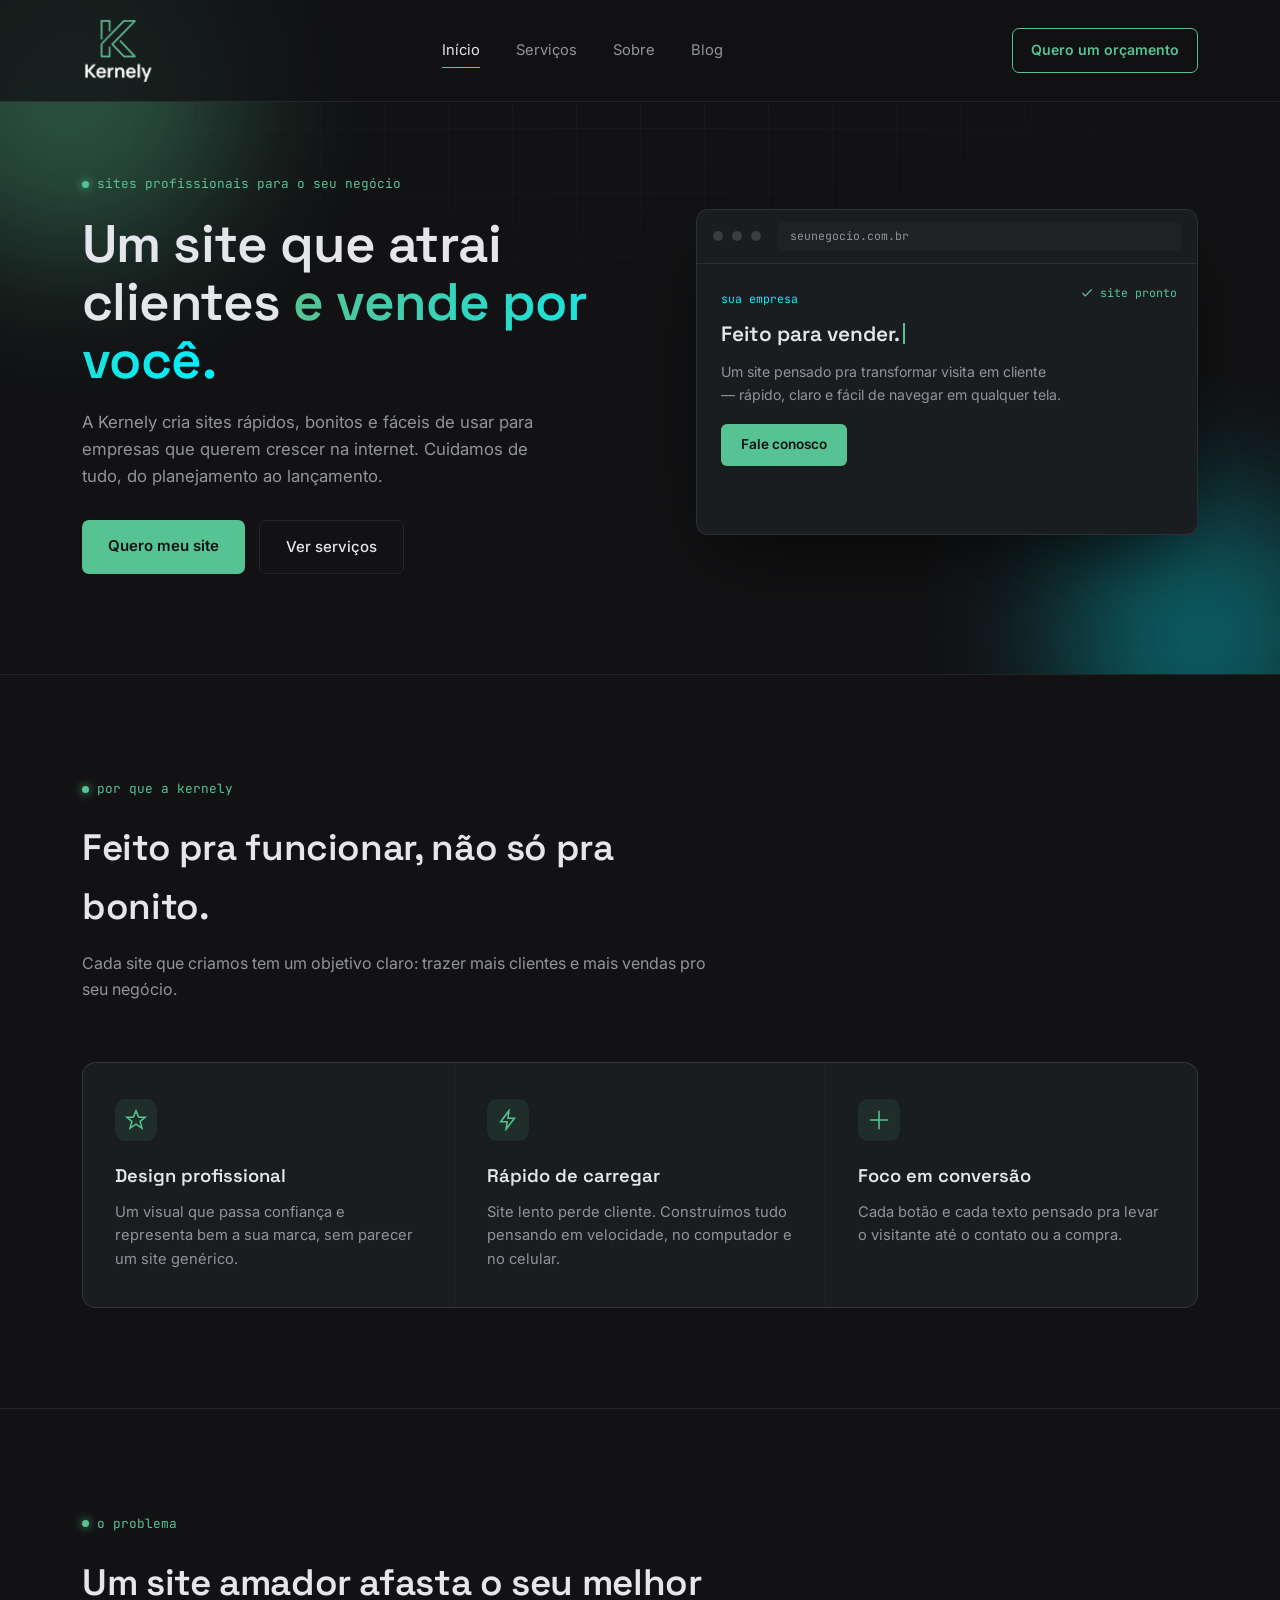
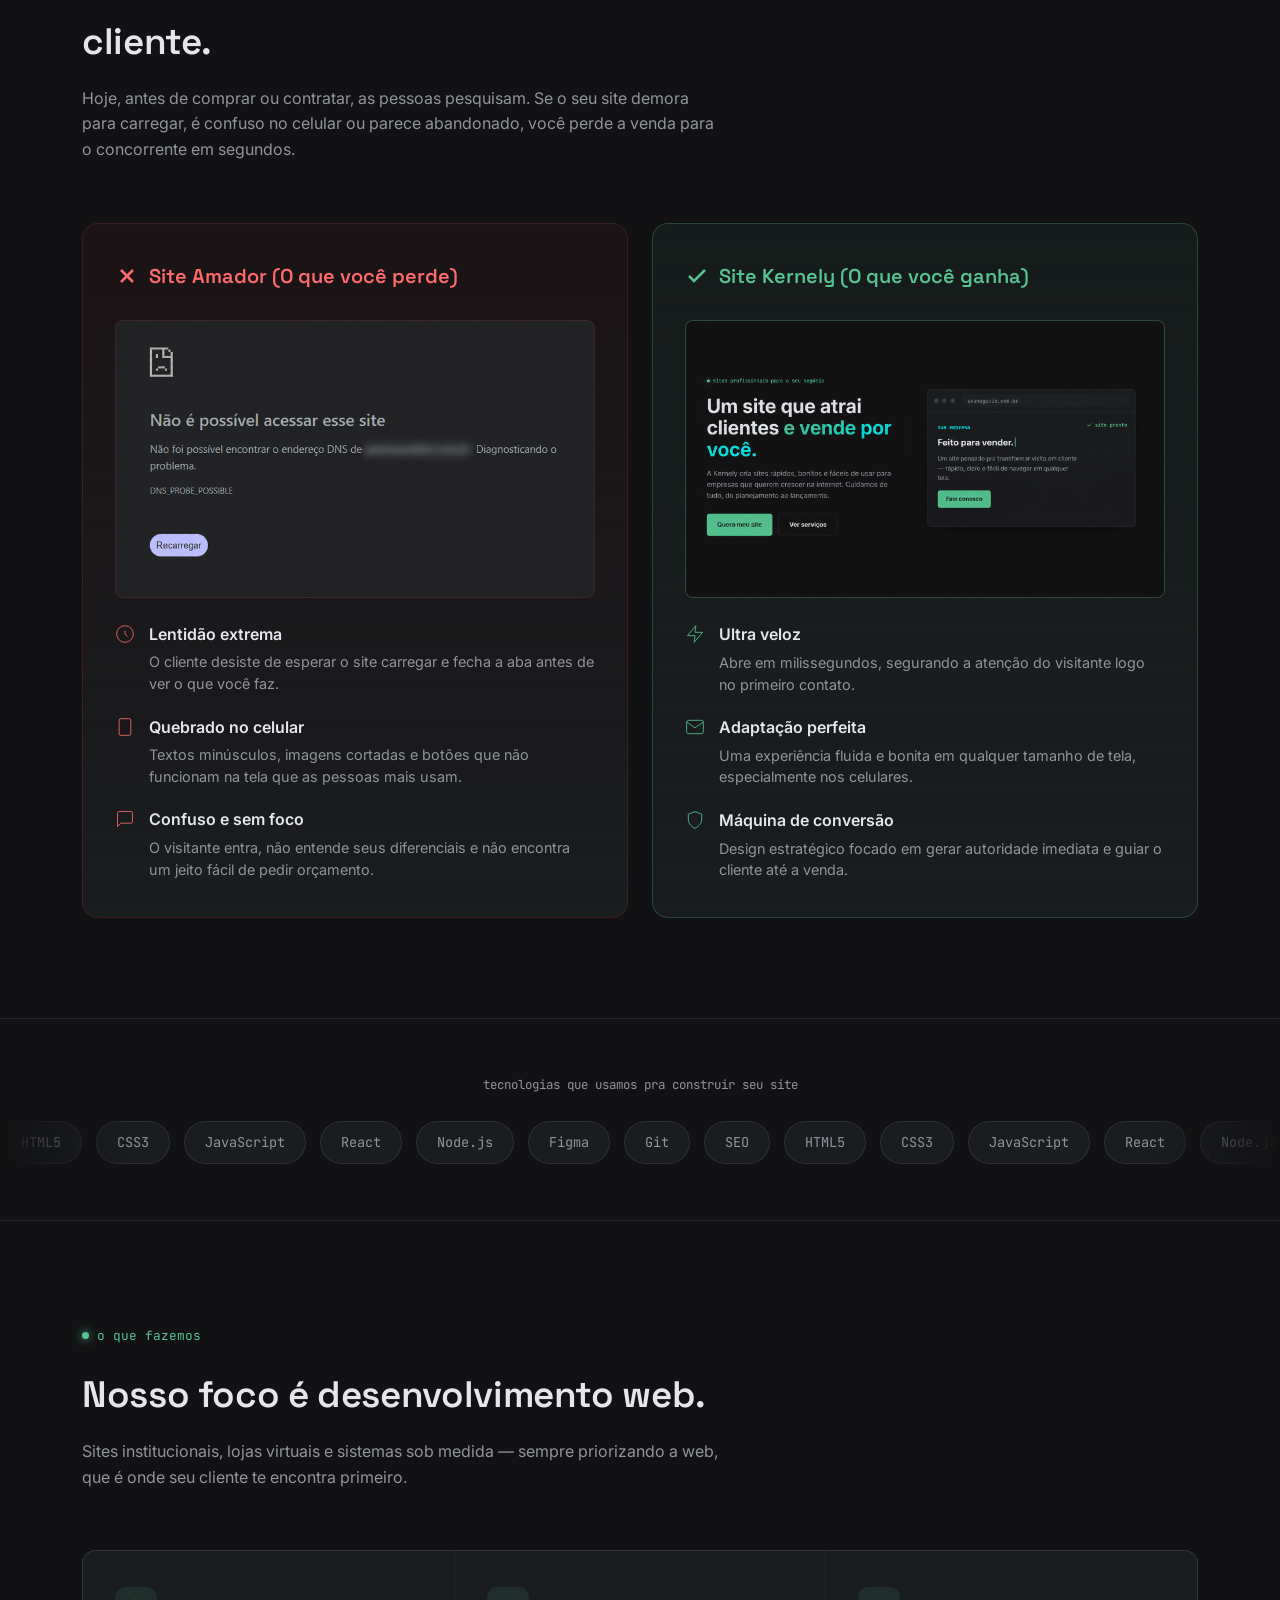
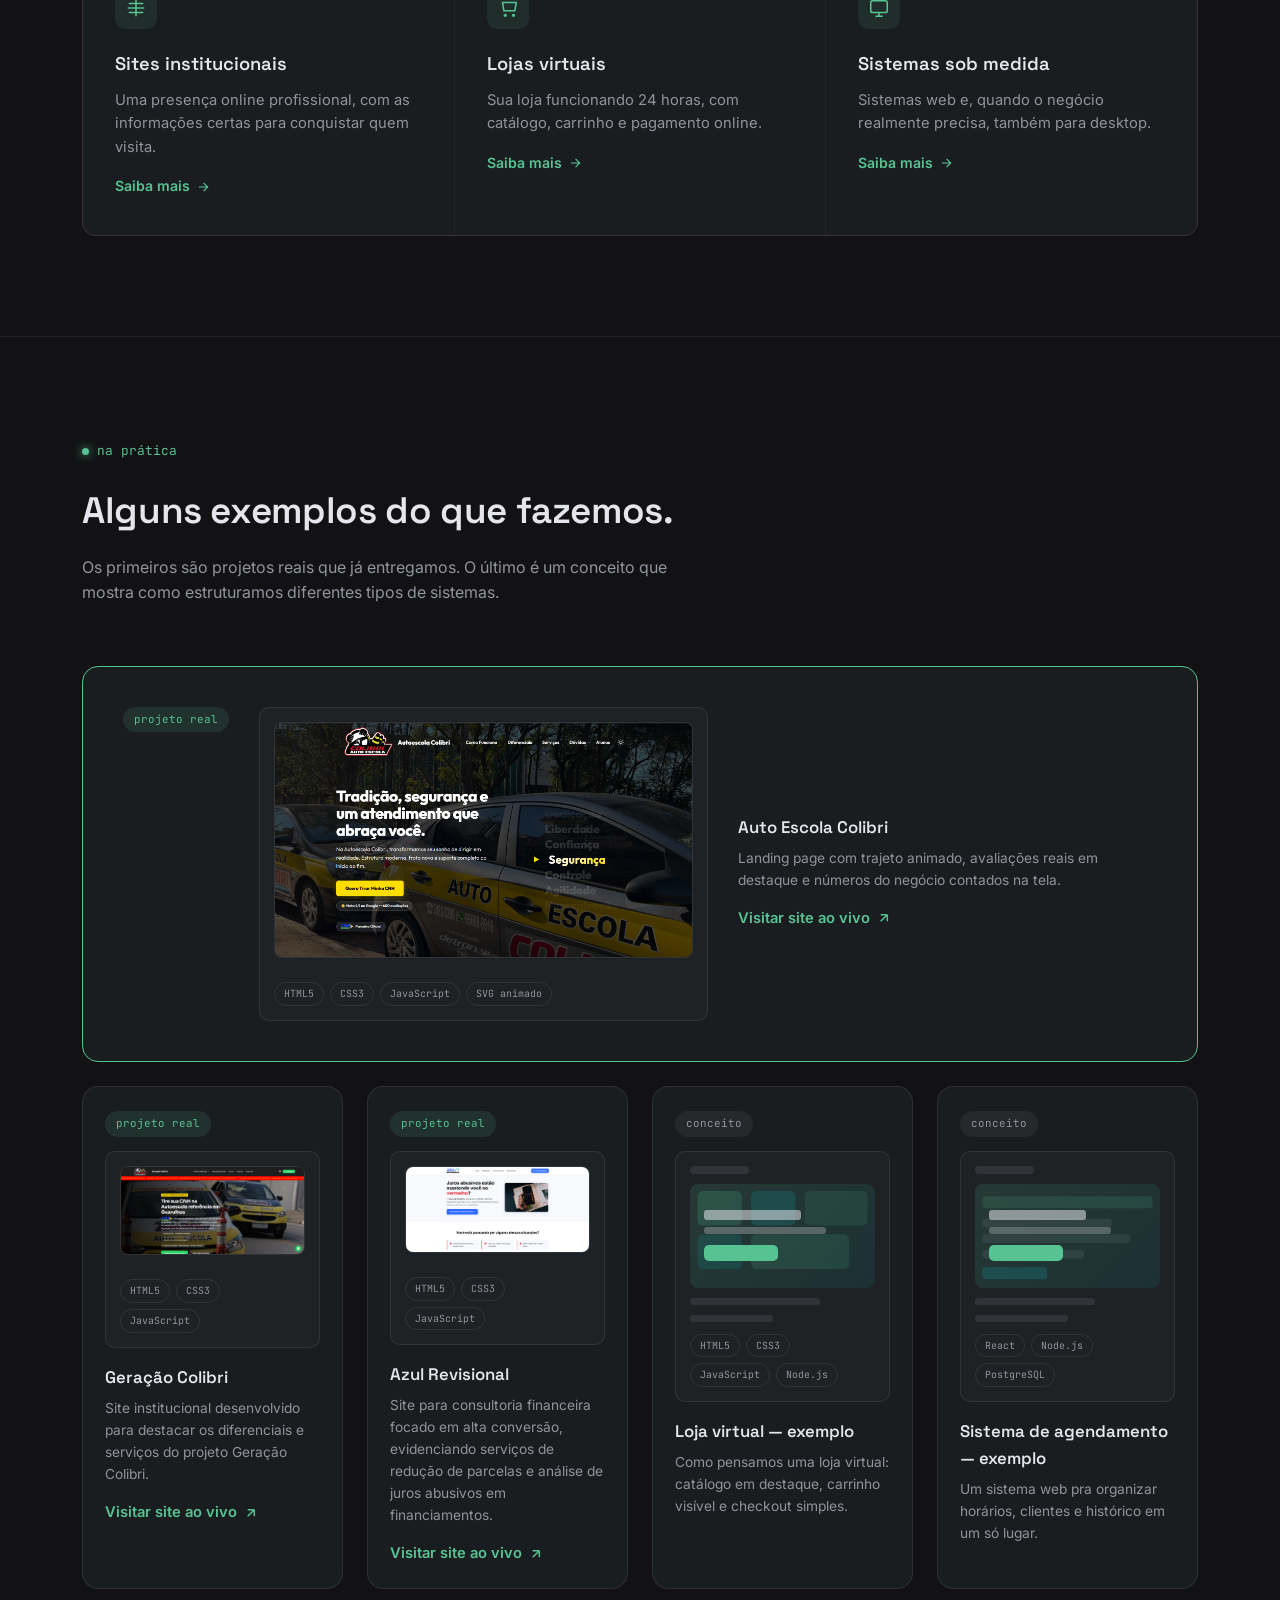
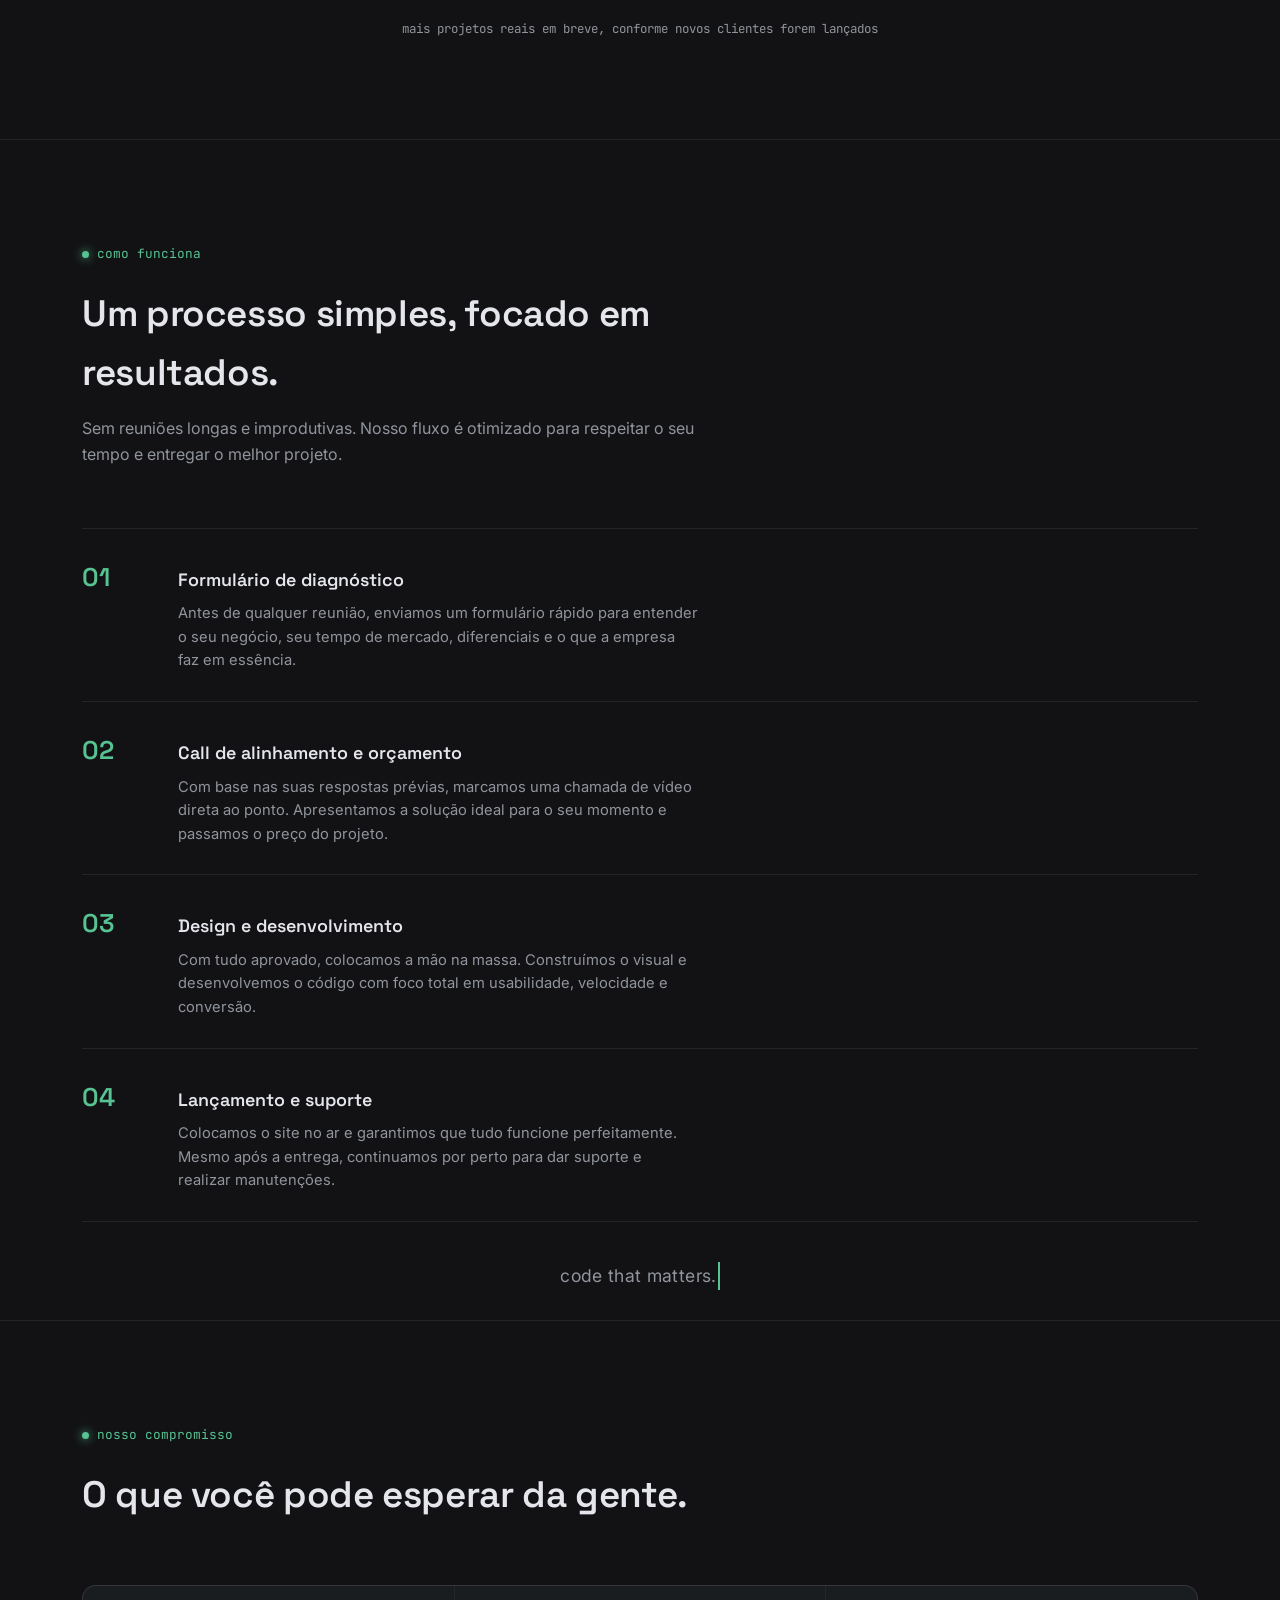
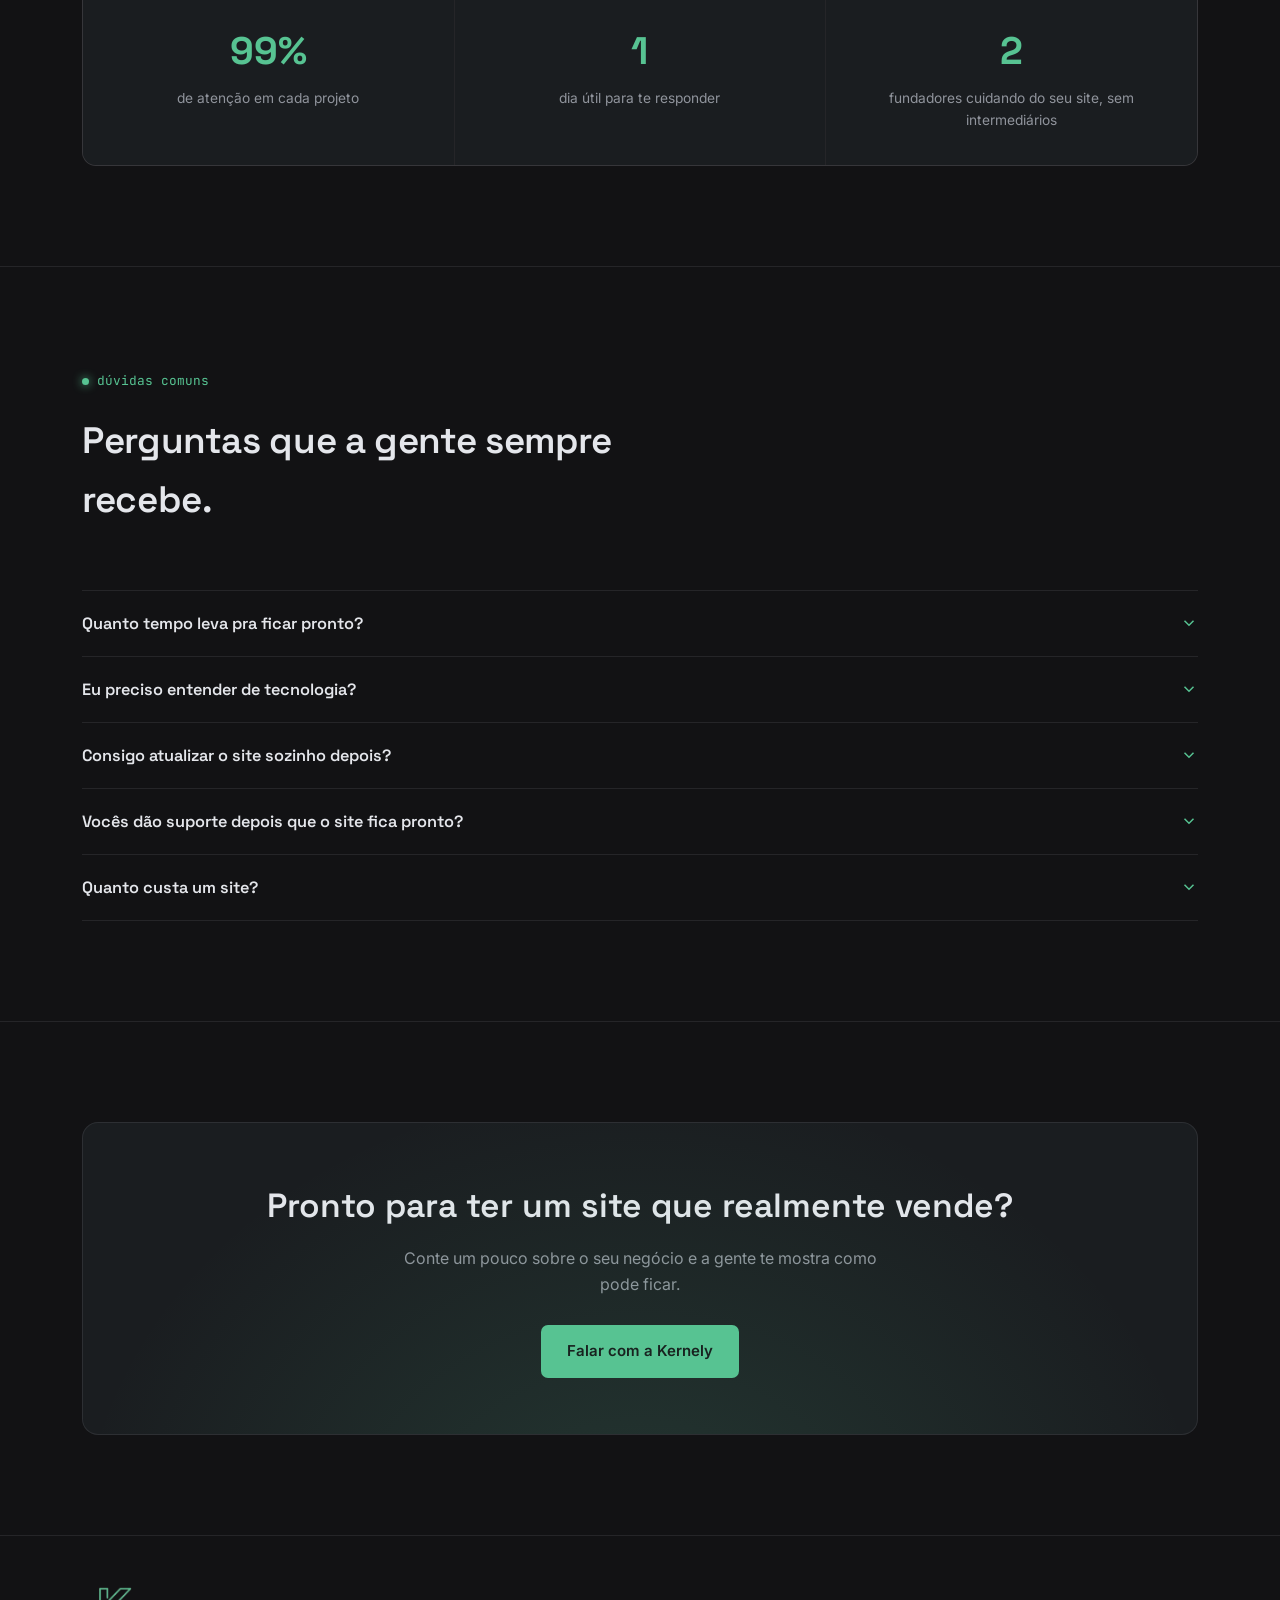
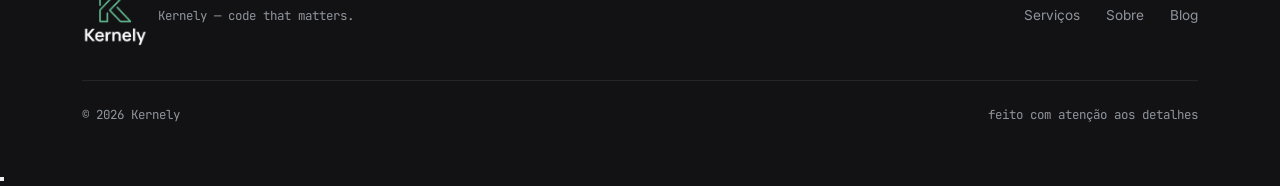
==== commit dd30ab79: "Atualizações na página inicial e afins Implementação de funcionalidades na página inicial, arquivos " ====
--- a/index.html
+++ b/index.html
@@ -2,13 +2,81 @@
 <html lang="pt-BR">
 <head>
 <meta charset="UTF-8">
-<meta name="viewport" content="width=device-width, initial-scale=1.0">
+<meta name="viewport" content="width=device-width, initial-scale=1.0, viewport-fit=cover">
 <title>Kernely — Sites que vendem por você</title>
 <meta name="description" content="A Kernely cria sites profissionais para empresas que querem vender mais na internet. Design, desenvolvimento web e suporte contínuo.">
 <link rel="preconnect" href="https://fonts.googleapis.com">
 <link rel="preconnect" href="https://fonts.gstatic.com" crossorigin>
 <link href="https://fonts.googleapis.com/css2?family=Space+Grotesk:wght@400;500;600;700&family=Inter:wght@400;500;600&family=JetBrains+Mono:wght@400;500&display=swap" rel="stylesheet">
-<link rel="stylesheet" href="styles.css">
+<link rel="stylesheet" href="styles.css?v=5">
+
+<!-- Favicons -->
+<link rel="icon" type="image/svg+xml" href="imagens/favicon.svg">
+<link rel="icon" type="image/x-icon" href="imagens/favicon.ico">
+<link rel="apple-touch-icon" href="imagens/apple-touch-icon.png">
+<link rel="manifest" href="site.webmanifest">
+<meta name="theme-color" content="#121214">
+
+<!-- Open Graph / Twitter -->
+<meta property="og:type" content="website">
+<meta property="og:site_name" content="Kernely">
+<meta property="og:title" content="Kernely — Sites que vendem por você">
+<meta property="og:description" content="A Kernely cria sites profissionais para empresas que querem vender mais na internet. Design, desenvolvimento web e suporte contínuo.">
+<meta property="og:image" content="https://kernely.com.br/imagens/favicon-512.png">
+<meta property="og:url" content="https://kernely.com.br/">
+<meta property="og:locale" content="pt_BR">
+<meta name="twitter:card" content="summary_large_image">
+<meta name="twitter:title" content="Kernely — Sites que vendem por você">
+<meta name="twitter:description" content="A Kernely cria sites profissionais para empresas que querem vender mais na internet.">
+<meta name="twitter:image" content="https://kernely.com.br/imagens/favicon-512.png">
+<link rel="canonical" href="https://kernely.com.br/">
+
+<!-- Structured data -->
+<script type="application/ld+json">
+{
+  "@context": "https://schema.org",
+  "@type": "ProfessionalService",
+  "name": "Kernely",
+  "description": "Estúdio de desenvolvimento web focado em sites institucionais, lojas virtuais e sistemas sob medida.",
+  "url": "https://kernely.com.br/",
+  "email": "contato@kernely.com.br",
+  "areaServed": "BR",
+  "slogan": "Code that matters."
+}
+</script>
+<script type="application/ld+json">
+{
+  "@context": "https://schema.org",
+  "@type": "FAQPage",
+  "mainEntity": [
+    {
+      "@type": "Question",
+      "name": "Quanto tempo leva pra ficar pronto?",
+      "acceptedAnswer": { "@type": "Answer", "text": "Depende do tamanho do projeto, mas a maioria dos sites institucionais fica pronta em poucas semanas depois da etapa de descoberta." }
+    },
+    {
+      "@type": "Question",
+      "name": "Eu preciso entender de tecnologia?",
+      "acceptedAnswer": { "@type": "Answer", "text": "Não. Cuidamos de toda a parte técnica e explicamos cada etapa em uma linguagem simples, sem termos complicados." }
+    },
+    {
+      "@type": "Question",
+      "name": "Consigo atualizar o site sozinho depois?",
+      "acceptedAnswer": { "@type": "Answer", "text": "Sim. Entregamos o site pensado pra você conseguir trocar textos e imagens sem depender da gente pra tudo." }
+    },
+    {
+      "@type": "Question",
+      "name": "Vocês dão suporte depois que o site fica pronto?",
+      "acceptedAnswer": { "@type": "Answer", "text": "Sim. Oferecemos suporte contínuo pra ajustes, atualizações e qualquer necessidade que surgir depois do lançamento." }
+    },
+    {
+      "@type": "Question",
+      "name": "Quanto custa um site?",
+      "acceptedAnswer": { "@type": "Answer", "text": "O valor varia de acordo com o que o seu projeto precisa. Conversamos primeiro pra entender o seu negócio e só depois passamos um orçamento sob medida." }
+    }
+  ]
+}
+</script>
 </head>
 <body>
 
@@ -25,7 +93,7 @@
       <a href="index.html" class="active">Início</a>
       <a href="servicos.html">Serviços</a>
       <a href="sobre.html">Sobre</a>
-      <a href="contato.html">Contato</a>
+      <a href="blog.html">Blog</a>
     </div>
     <a class="nav-cta" href="contato.html">Quero um orçamento</a>
   </nav>
@@ -45,9 +113,9 @@
     <svg viewBox="0 0 24 24"><path d="M20 21v-2a4 4 0 0 0-4-4H8a4 4 0 0 0-4 4v2"/><circle cx="12" cy="7" r="4"/></svg>
     <span>Sobre</span>
   </a>
-  <a href="contato.html">
-    <svg viewBox="0 0 24 24"><path d="M21 15a2 2 0 0 1-2 2H7l-4 4V5a2 2 0 0 1 2-2h14a2 2 0 0 1 2 2z"/></svg>
-    <span>Contato</span>
+  <a href="blog.html">
+    <svg viewBox="0 0 24 24"><path d="M14 2H6a2 2 0 0 0-2 2v16a2 2 0 0 0 2 2h12a2 2 0 0 0 2-2V8z"/><polyline points="14 2 14 8 20 8"/><line x1="16" y1="13" x2="8" y2="13"/><line x1="16" y1="17" x2="8" y2="17"/></svg>
+    <span>Blog</span>
   </a>
 </nav>
 
@@ -142,7 +210,7 @@
             Site Amador (O que você perde)
           </div>
           
-          <img src="imagens/erro.png" alt="Exemplo de um site amador e problemático" class="comp-image">
+          <img loading="lazy" src="imagens/erro.png" alt="Exemplo de um site amador e problemático" class="comp-image">
           
           <div class="comp-item">
             <div class="comp-item-icon">
@@ -182,7 +250,7 @@
             Site Kernely (O que você ganha)
           </div>
           
-          <img src="imagens/solução.png" alt="Exemplo de um site profissional e otimizado" class="comp-image">
+          <img loading="lazy" src="imagens/solução.png" alt="Exemplo de um site profissional e otimizado" class="comp-image">
           
           <div class="comp-item">
             <div class="comp-item-icon">
@@ -309,7 +377,7 @@
           <span class="portfolio-badge real">projeto real</span>
           <div class="site-frame">
             <a href="https://colibriautoescola.com.br" target="_blank" rel="noopener noreferrer" class="portfolio-img-link" title="Visitar landing page da Autoescola Colibri">
-              <img src="imagens/colibri-autoescola.png" alt="Página inicial da Autoescola Colibri" class="portfolio-screenshot">
+              <img loading="lazy" src="imagens/colibri-autoescola.png" alt="Página inicial da Autoescola Colibri" class="portfolio-screenshot">
             </a>
             <div class="sf-tech">
               <span class="sf-tech-pill">HTML5</span>
@@ -321,6 +389,7 @@
           <div class="card-content">
             <h3>Auto Escola Colibri</h3>
             <p>Landing page com trajeto animado, avaliações reais em destaque e números do negócio contados na tela.</p>
+            <a href="https://colibriautoescola.com.br" target="_blank" rel="noopener noreferrer" class="portfolio-visit-link">Visitar site ao vivo <svg viewBox="0 0 24 24" fill="none" stroke="currentColor" stroke-width="2"><path d="M7 17L17 7M17 7H7M17 7V17"/></svg></a>
           </div>
         </div>
 
@@ -329,7 +398,7 @@
           <span class="portfolio-badge real">projeto real</span>
           <div class="site-frame">
             <a href="https://link-do-geracao-colibri.com.br" target="_blank" rel="noopener noreferrer" class="portfolio-img-link" title="Visitar site Geração Colibri">
-              <img src="imagens/geração-colibri.png" alt="Página inicial do site Geração Colibri" class="portfolio-screenshot">
+              <img loading="lazy" src="imagens/geração-colibri.png" alt="Página inicial do site Geração Colibri" class="portfolio-screenshot">
             </a>
             <div class="sf-tech">
               <span class="sf-tech-pill">HTML5</span>
@@ -340,6 +409,7 @@
           <div class="card-content">
             <h3>Geração Colibri</h3>
             <p>Site institucional desenvolvido para destacar os diferenciais e serviços do projeto Geração Colibri.</p>
+            <a href="https://link-do-geracao-colibri.com.br" target="_blank" rel="noopener noreferrer" class="portfolio-visit-link">Visitar site ao vivo <svg viewBox="0 0 24 24" fill="none" stroke="currentColor" stroke-width="2"><path d="M7 17L17 7M17 7H7M17 7V17"/></svg></a>
           </div>
         </div>
 
@@ -348,7 +418,7 @@
           <span class="portfolio-badge real">projeto real</span>
           <div class="site-frame">
             <a href="https://guihbarbz.github.io/azulrevisional/" target="_blank" rel="noopener noreferrer" class="portfolio-img-link" title="Visitar site Azul Revisional">
-              <img src="imagens/azul-revisional.png" alt="Página inicial do site Azul Revisional" class="portfolio-screenshot">
+              <img loading="lazy" src="imagens/azul-revisional.png" alt="Página inicial do site Azul Revisional" class="portfolio-screenshot">
             </a>
             <div class="sf-tech">
               <span class="sf-tech-pill">HTML5</span>
@@ -359,6 +429,7 @@
           <div class="card-content">
             <h3>Azul Revisional</h3>
             <p>Site para consultoria financeira focado em alta conversão, evidenciando serviços de redução de parcelas e análise de juros abusivos em financiamentos.</p>
+            <a href="https://guihbarbz.github.io/azulrevisional/" target="_blank" rel="noopener noreferrer" class="portfolio-visit-link">Visitar site ao vivo <svg viewBox="0 0 24 24" fill="none" stroke="currentColor" stroke-width="2"><path d="M7 17L17 7M17 7H7M17 7V17"/></svg></a>
           </div>
         </div>
 
@@ -576,7 +647,7 @@
       <div class="footer-links">
         <a href="servicos.html">Serviços</a>
         <a href="sobre.html">Sobre</a>
-        <a href="contato.html">Contato</a>
+        <a href="blog.html">Blog</a>
       </div>
     </div>
     <div class="footer-bottom">
@@ -586,6 +657,20 @@
   </div>
 </footer>
 
+<!--
+  WhatsApp flutuante: desativado até a Kernely ter um número oficial.
+  Quando tiver o chip, é só descomentar e trocar SEUNUMERO por 55DDDNUMERO.
+
+  <a href="https://wa.me/SEUNUMERO?text=Ol%C3%A1%2C%20vim%20pelo%20site%20da%20Kernely%20e%20quero%20saber%20mais." class="whatsapp-float" target="_blank" rel="noopener noreferrer" aria-label="Falar no WhatsApp">
+    <svg viewBox="0 0 24 24" fill="currentColor"><path d="M17.47 14.38c-.29-.15-1.72-.85-1.99-.94-.27-.1-.46-.15-.66.15-.2.29-.76.94-.93 1.13-.17.2-.34.22-.63.07-.29-.15-1.22-.45-2.32-1.43-.86-.76-1.44-1.71-1.61-2-.17-.29-.02-.45.13-.6.13-.13.29-.34.44-.51.15-.17.2-.29.29-.49.1-.2.05-.37-.02-.51-.07-.15-.66-1.58-.9-2.17-.24-.57-.48-.49-.66-.5-.17-.01-.37-.01-.56-.01-.2 0-.51.07-.78.37-.27.29-1.02 1-1.02 2.44 0 1.43 1.04 2.82 1.19 3.01.15.2 2.05 3.13 4.97 4.39.69.3 1.24.48 1.66.61.7.22 1.34.19 1.84.12.56-.08 1.72-.7 1.96-1.38.24-.68.24-1.26.17-1.38-.07-.12-.27-.19-.56-.34z"/><path d="M12.04 2C6.58 2 2.13 6.45 2.13 11.91c0 1.79.47 3.47 1.29 4.93L2 22l5.31-1.39a9.87 9.87 0 004.73 1.2h.01c5.46 0 9.9-4.45 9.9-9.91C21.96 6.45 17.5 2 12.04 2zm0 18.06h-.01a8.2 8.2 0 01-4.18-1.15l-.3-.18-3.15.83.84-3.07-.2-.31a8.19 8.19 0 01-1.26-4.36c0-4.54 3.7-8.24 8.26-8.24 2.21 0 4.28.86 5.84 2.42a8.2 8.2 0 012.42 5.83c0 4.55-3.7 8.24-8.26 8.24z"/></svg>
+  </a>
+-->
+
+<!-- Voltar ao topo -->
+<button class="scroll-top-btn" id="scroll-top-btn" aria-label="Voltar ao topo">
+  <svg viewBox="0 0 24 24" fill="none" stroke="currentColor" stroke-width="2.2"><path d="M12 19V5M5 12l7-7 7 7"/></svg>
+</button>
+
 <script src="script.js"></script>
 </body>
 </html>
--- a/styles.css
+++ b/styles.css
@@ -38,7 +38,7 @@
   opacity:.5;
 }
 
-/* ---------- NAV ---------- */
+/* ---------- NAV (DESKTOP) ---------- */
 header{
   position:fixed;top:0;left:0;right:0;z-index:100;
   background:rgba(18,18,20,0.75);
@@ -85,81 +85,11 @@
   padding:10px 18px;border-radius:7px;transition:all .2s;white-space:nowrap;
 }
 .nav-cta:hover{background:var(--accent);color:var(--bg);transform:translateY(-1px);}
-/* ---------- MOBILE BOTTOM NAV ---------- */
-/* Esconde a barra flutuante no desktop */
+
+/* Esconde a barra flutuante mobile em telas grandes (Desktop) */
 .mobile-bottom-nav {
   display: none;
 }
-
-@media (max-width: 800px) {
-  /* Esconde os links do menu superior no celular */
-  .nav-links, .nav-cta {
-    display: none;
-  }
-
-  /* Exibe a barra em formato de pílula flutuante */
-  .mobile-bottom-nav {
-    display: flex;
-    position: fixed;
-    bottom: 24px;
-    left: 50%;
-    transform: translateX(-50%);
-    background: rgba(26, 29, 32, 0.85); /* Fundo escuro levemente transparente */
-    backdrop-filter: blur(12px);
-    -webkit-backdrop-filter: blur(12px);
-    border: 1px solid var(--border);
-    border-radius: 999px; /* Formato de pílula */
-    padding: 10px 24px;
-    gap: 28px;
-    z-index: 999;
-    box-shadow: 0 10px 30px rgba(0,0,0,0.5);
-  }
-
-  .mobile-bottom-nav a {
-    display: flex;
-    flex-direction: column;
-    align-items: center;
-    gap: 4px;
-    color: var(--muted);
-    text-decoration: none;
-    transition: color 0.2s;
-  }
-
-  .mobile-bottom-nav a svg {
-    width: 20px;
-    height: 20px;
-    stroke: currentColor;
-    stroke-width: 2;
-    fill: none;
-    stroke-linecap: round;
-    stroke-linejoin: round;
-  }
-
-  .mobile-bottom-nav a span {
-    font-family: var(--body);
-    font-size: 0.65rem;
-    font-weight: 500;
-  }
-
-  .mobile-bottom-nav a.active,
-  .mobile-bottom-nav a:hover {
-    color: var(--accent); /* Ícone fica verde quando ativo */
-  }
-
-  /* Adiciona um respiro extra no rodapé do celular para a pílula não tampar os textos */
-  footer {
-    padding-bottom: 100px;
-  }
-}
-
-.mobile-menu{
-  display:none;position:fixed;inset:0;z-index:99;background:var(--bg);
-  padding:100px 32px 40px;
-}
-.mobile-menu.open{display:flex;flex-direction:column;gap:26px;}
-.mobile-menu a{font-family:var(--display);font-size:1.4rem;font-weight:600;}
-
-
 
 /* ---------- GENERIC PAGE HERO ---------- */
 .page-hero{
@@ -221,17 +151,8 @@
   display:grid;grid-template-columns:1.05fr .95fr;gap:60px;align-items:center;
   position:relative;z-index:1;
 }
-
-/* Ajuste para Tablets (2 colunas) */
-@media (max-width: 900px) {
+@media (max-width:900px){
   .hero-grid{grid-template-columns:1fr;gap:44px;}
-  .portfolio-grid { grid-template-columns: 1fr 1fr; }
-  .portfolio-card.featured { flex-direction: column; }
-}
-
-/* Ajuste específico para Celulares (1 coluna) */
-@media (max-width: 600px) {
-  .portfolio-grid { grid-template-columns: 1fr; }
 }
 
 /* ---------- CARDS (value props, services) ---------- */
@@ -632,7 +553,7 @@
   object-fit: cover;
 }
 
-/* ---------- PORTFOLIO GRID (Destaque no topo) ---------- */
+/* ---------- PORTFOLIO GRID (Destaque no topo - Hero Style) ---------- */
 .portfolio-grid {
   display: grid;
   grid-template-columns: repeat(4, 1fr); 
@@ -680,9 +601,15 @@
   flex: 1;
 }
 
+/* Ajuste do Portfólio para Tablets (2 colunas) */
 @media (max-width: 900px) {
   .portfolio-grid { grid-template-columns: 1fr 1fr; }
   .portfolio-card.featured { flex-direction: column; }
+}
+
+/* Ajuste específico do Portfólio para Celulares (1 coluna para não esmagar) */
+@media (max-width: 600px) {
+  .portfolio-grid { grid-template-columns: 1fr; }
 }
 
 /* ---------- STAT BADGES ---------- */
@@ -690,4 +617,164 @@
 @media (max-width:700px){.stat-row{grid-template-columns:1fr;}}
 .stat-cell{background:var(--bg2);padding:34px 30px;text-align:center;}
 .stat-num{font-family:var(--display);font-weight:700;font-size:2.4rem;color:var(--accent);}
-.stat-label{color:var(--muted);font-size:.86rem;margin-top:6px;}+.stat-label{color:var(--muted);font-size:.86rem;margin-top:6px;}
+
+
+/* ==========================================================================
+   MOBILE RESPONSIVE & BOTTOM NAVIGATION BLINDADA (SAFE AREA + DVH)
+   ========================================================================== */
+@media (max-width: 800px) {
+  /* Esconde os links do menu superior e botão CTA no celular */
+  .nav-links, .nav-cta {
+    display: none !important;
+  }
+
+  /* --- 1. CABEÇALHO E LOGO BLINDADOS --- */
+  header {
+    position: fixed !important;
+    top: 16px !important;
+    left: 50% !important;
+    transform: translateX(-50%) !important;
+    width: max-content !important;
+    height: auto !important;
+    background: rgba(26, 29, 32, 0.85) !important;
+    backdrop-filter: blur(16px);
+    -webkit-backdrop-filter: blur(16px);
+    border: 1px solid rgba(87, 195, 146, 0.25) !important; /* Borda levemente verde */
+    border-radius: 999px !important; /* Formato de pílula */
+    padding: 8px 24px !important;
+    z-index: 9999 !important;
+    box-shadow: 0 10px 25px rgba(0, 0, 0, 0.6) !important;
+  }
+
+  nav {
+    height: auto !important;
+    padding: 0 !important;
+    display: flex !important;
+    align-items: center !important;
+    justify-content: center !important;
+  }
+
+  .brand {
+    display: flex !important;
+    align-items: center !important;
+    justify-content: center !important;
+  }
+
+  /* Logo um pouco mais compacto para ficar elegante na pílula */
+  .brand img.logo-img {
+    height: 38px !important;
+    width: auto !important;
+    max-height: 38px !important;
+    min-height: 38px !important;
+    display: block !important;
+    object-fit: contain !important;
+  }
+
+  /* --- 2. BARRA FLUTUANTE ADAPTATIVA (DVH + SAFE AREA INSET) --- */
+  .mobile-bottom-nav {
+    display: flex !important;
+    flex-direction: row !important; /* FORÇA os itens a ficarem lado a lado na horizontal */
+    align-items: center !important; /* Centraliza os ícones no meio da barra */
+    justify-content: space-around !important; /* Espalha os ícones de forma bonita */
+    
+    position: fixed !important;
+    top: auto !important;
+    bottom: max(16px, env(safe-area-inset-bottom, 16px)) !important;
+    left: 50% !important;
+    transform: translateX(-50%) !important;
+    
+    width: max-content !important;
+    max-width: 92vw !important;
+    height: 64px !important; /* TRAVA A ALTURA DA PÍLULA: impede ela de virar esse totem gigante! */
+    max-height: 64px !important;
+    
+    background: rgba(26, 29, 32, 0.96) !important;
+    backdrop-filter: blur(16px);
+    -webkit-backdrop-filter: blur(16px);
+    border: 1px solid rgba(87, 195, 146, 0.35) !important;
+    border-radius: 999px !important;
+    padding: 0 24px !important;
+    gap: 24px !important;
+    
+    z-index: 99999 !important; 
+    box-shadow: 0 10px 30px rgba(0, 0, 0, 0.8) !important;
+  }
+
+  .mobile-bottom-nav a {
+    display: flex !important;
+    flex-direction: column !important;
+    align-items: center !important;
+    justify-content: center !important;
+    gap: 4px !important;
+    color: var(--muted) !important;
+    text-decoration: none !important;
+    transition: color 0.2s, transform 0.2s;
+    padding: 2px 4px !important;
+  }
+
+  .mobile-bottom-nav a svg {
+    width: 22px !important;
+    height: 22px !important;
+    stroke: currentColor !important;
+    stroke-width: 2 !important;
+    fill: none !important;
+    stroke-linecap: round !important;
+    stroke-linejoin: round !important;
+    flex-shrink: 0 !important;
+  }
+
+  .mobile-bottom-nav a span {
+    font-family: var(--body) !important;
+    font-size: 0.65rem !important;
+    font-weight: 500 !important;
+    line-height: 1 !important;
+  }
+
+  .mobile-bottom-nav a.active,
+  .mobile-bottom-nav a:hover {
+    color: var(--accent) !important;
+    transform: translateY(-2px);
+  }
+
+  /* Respiro final para a pílula de navegação não sobrepor os textos do rodapé */
+  footer {
+    padding-bottom: 110px !important;
+  }
+}
+
+/* ---------- LINK AO VIVO DO PORTFÓLIO ---------- */
+.portfolio-visit-link {
+  display: inline-flex !important;
+  align-items: center !important;
+  gap: 6px !important;
+  margin-top: 16px !important;
+  font-family: var(--body) !important;
+  font-size: 0.92rem !important;
+  font-weight: 600 !important;
+  color: var(--accent) !important;
+  text-decoration: none !important;
+  transition: color 0.2s, transform 0.2s !important;
+  width: max-content;
+}
+
+/* O FREIO DE MÃO DO SVG: Trava a largura e altura da seta exatamente em 16px! */
+.portfolio-visit-link svg {
+  width: 16px !important;
+  height: 16px !important;
+  min-width: 16px !important;
+  max-width: 16px !important;
+  flex-shrink: 0 !important; /* Impede o navegador mobile de deformar ou esticar o ícone */
+  stroke: currentColor !important;
+  stroke-width: 2.2 !important;
+  transition: transform 0.2s ease !important;
+}
+
+/* Efeito interativo ao passar o mouse ou tocar no celular */
+.portfolio-visit-link:hover {
+  color: var(--accent2) !important;
+}
+
+.portfolio-visit-link:hover svg {
+  transform: translate(3px, -3px) !important; /* A setinha faz um movimento suave na diagonal */
+}
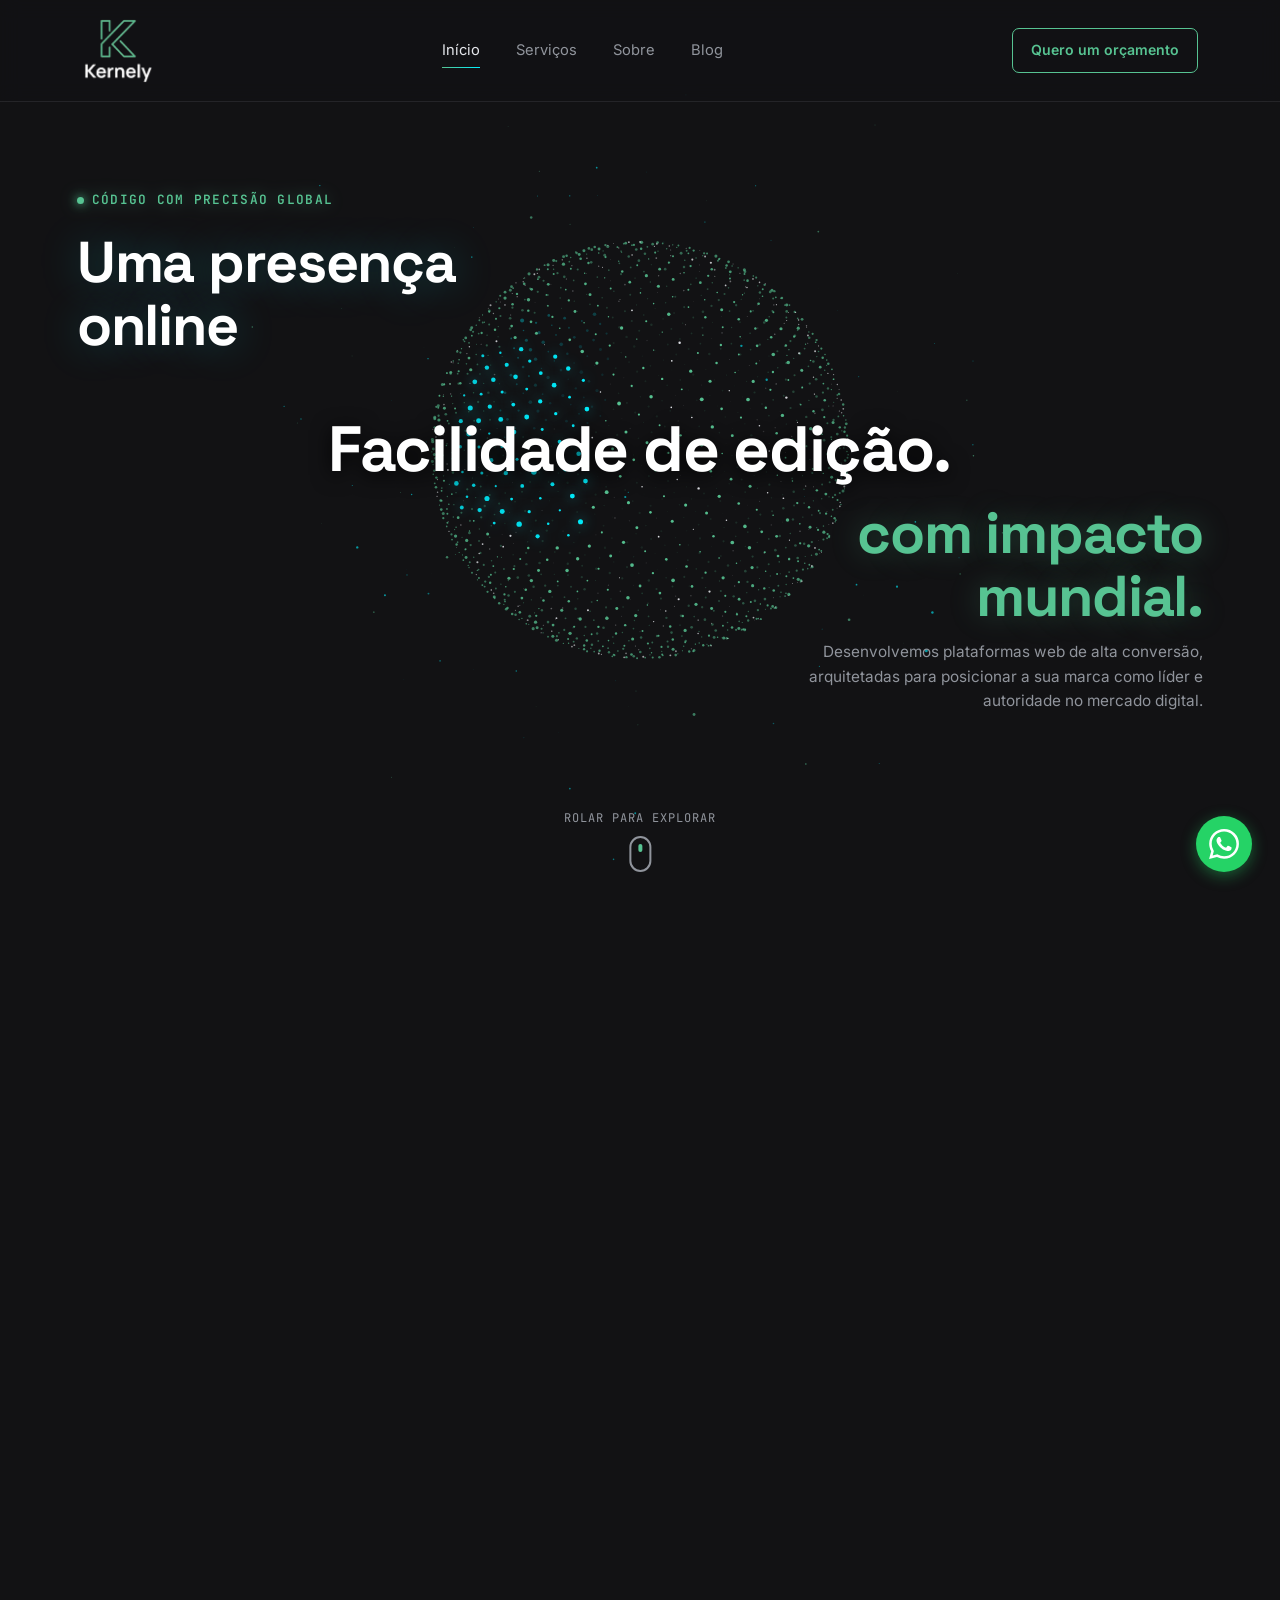
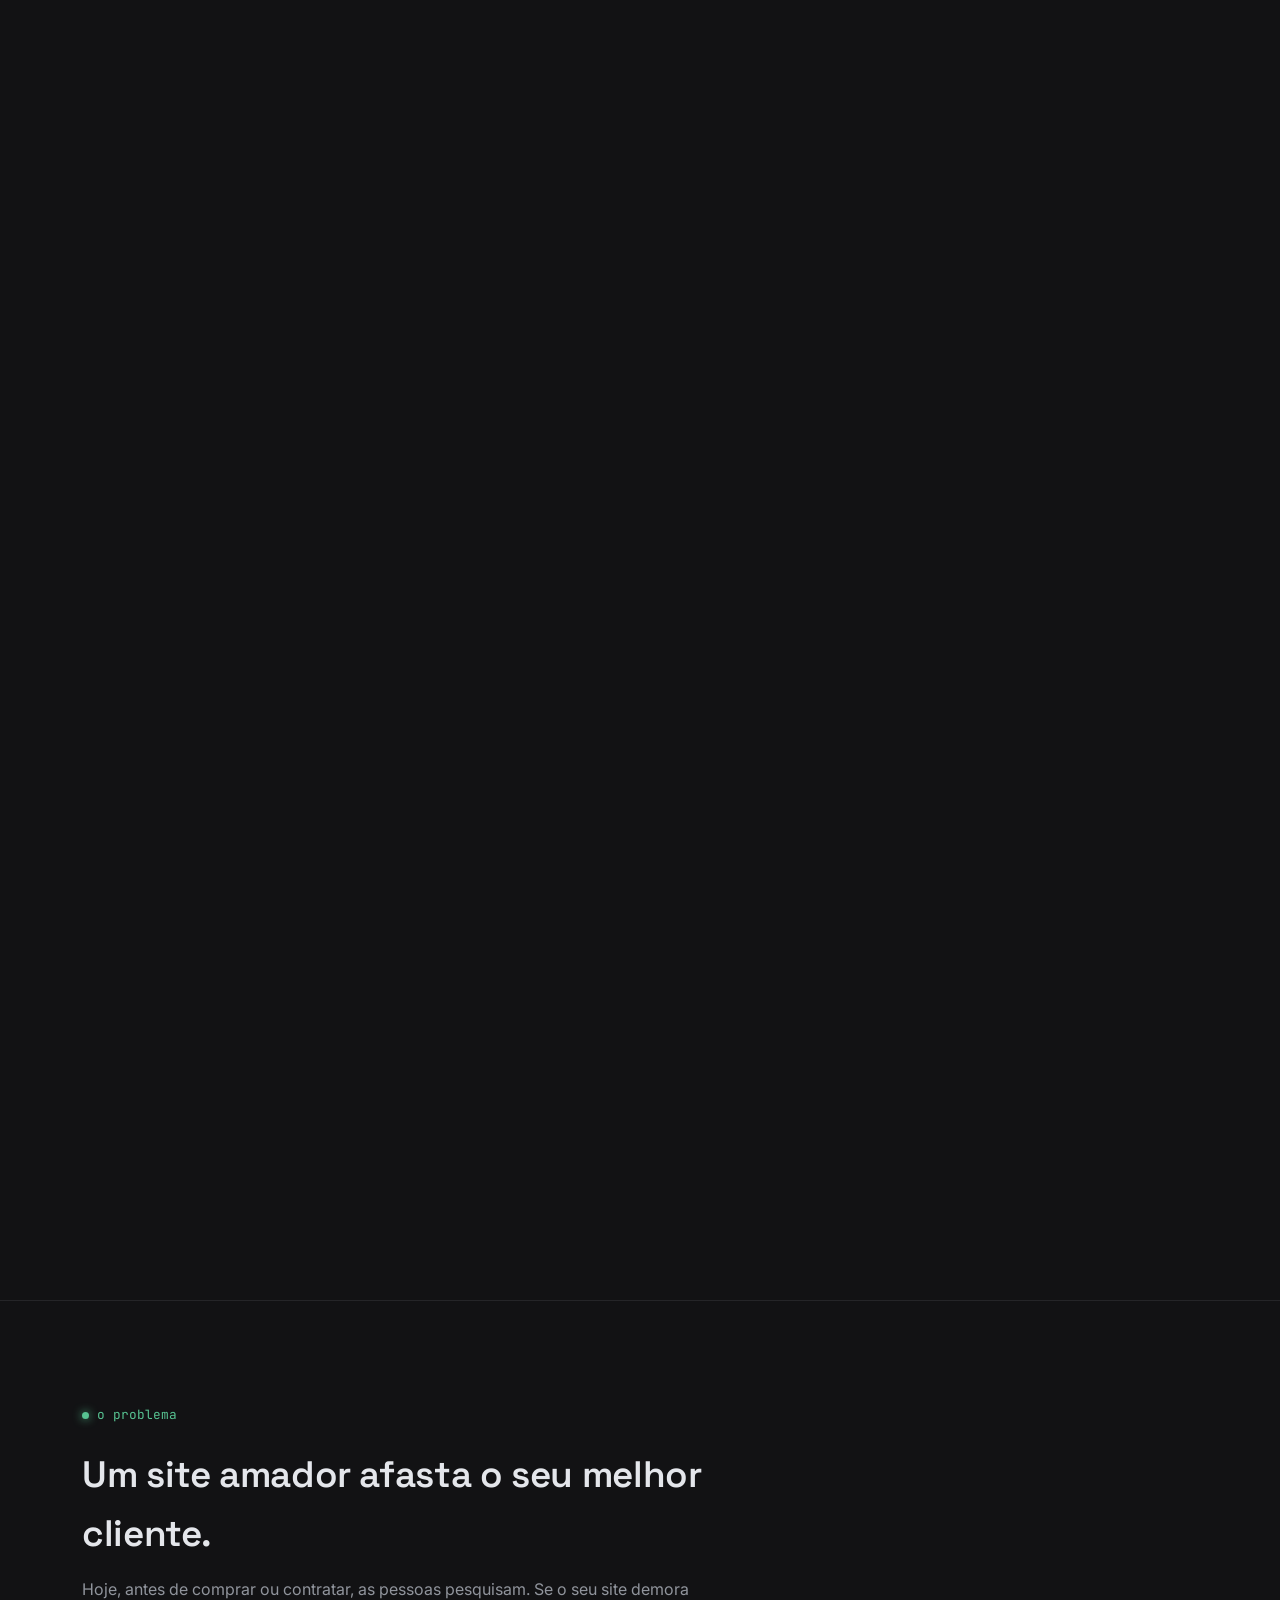
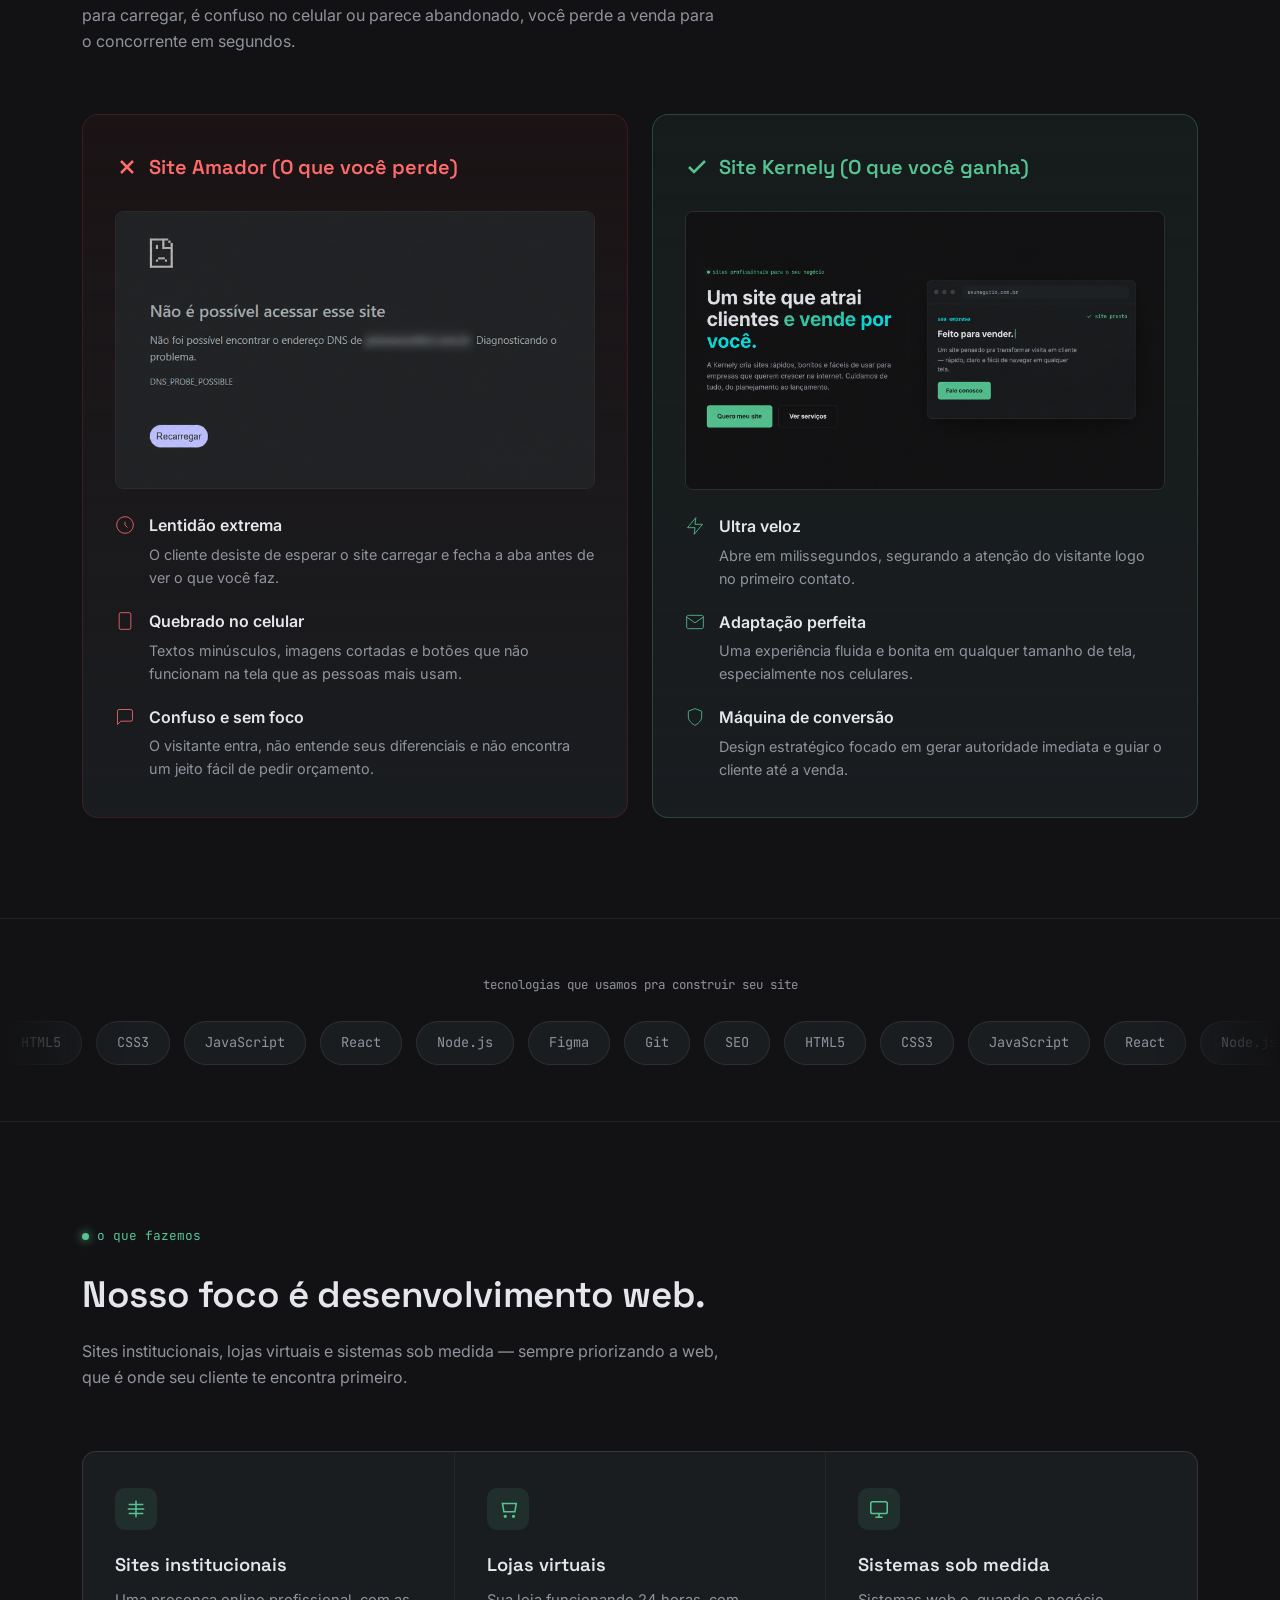
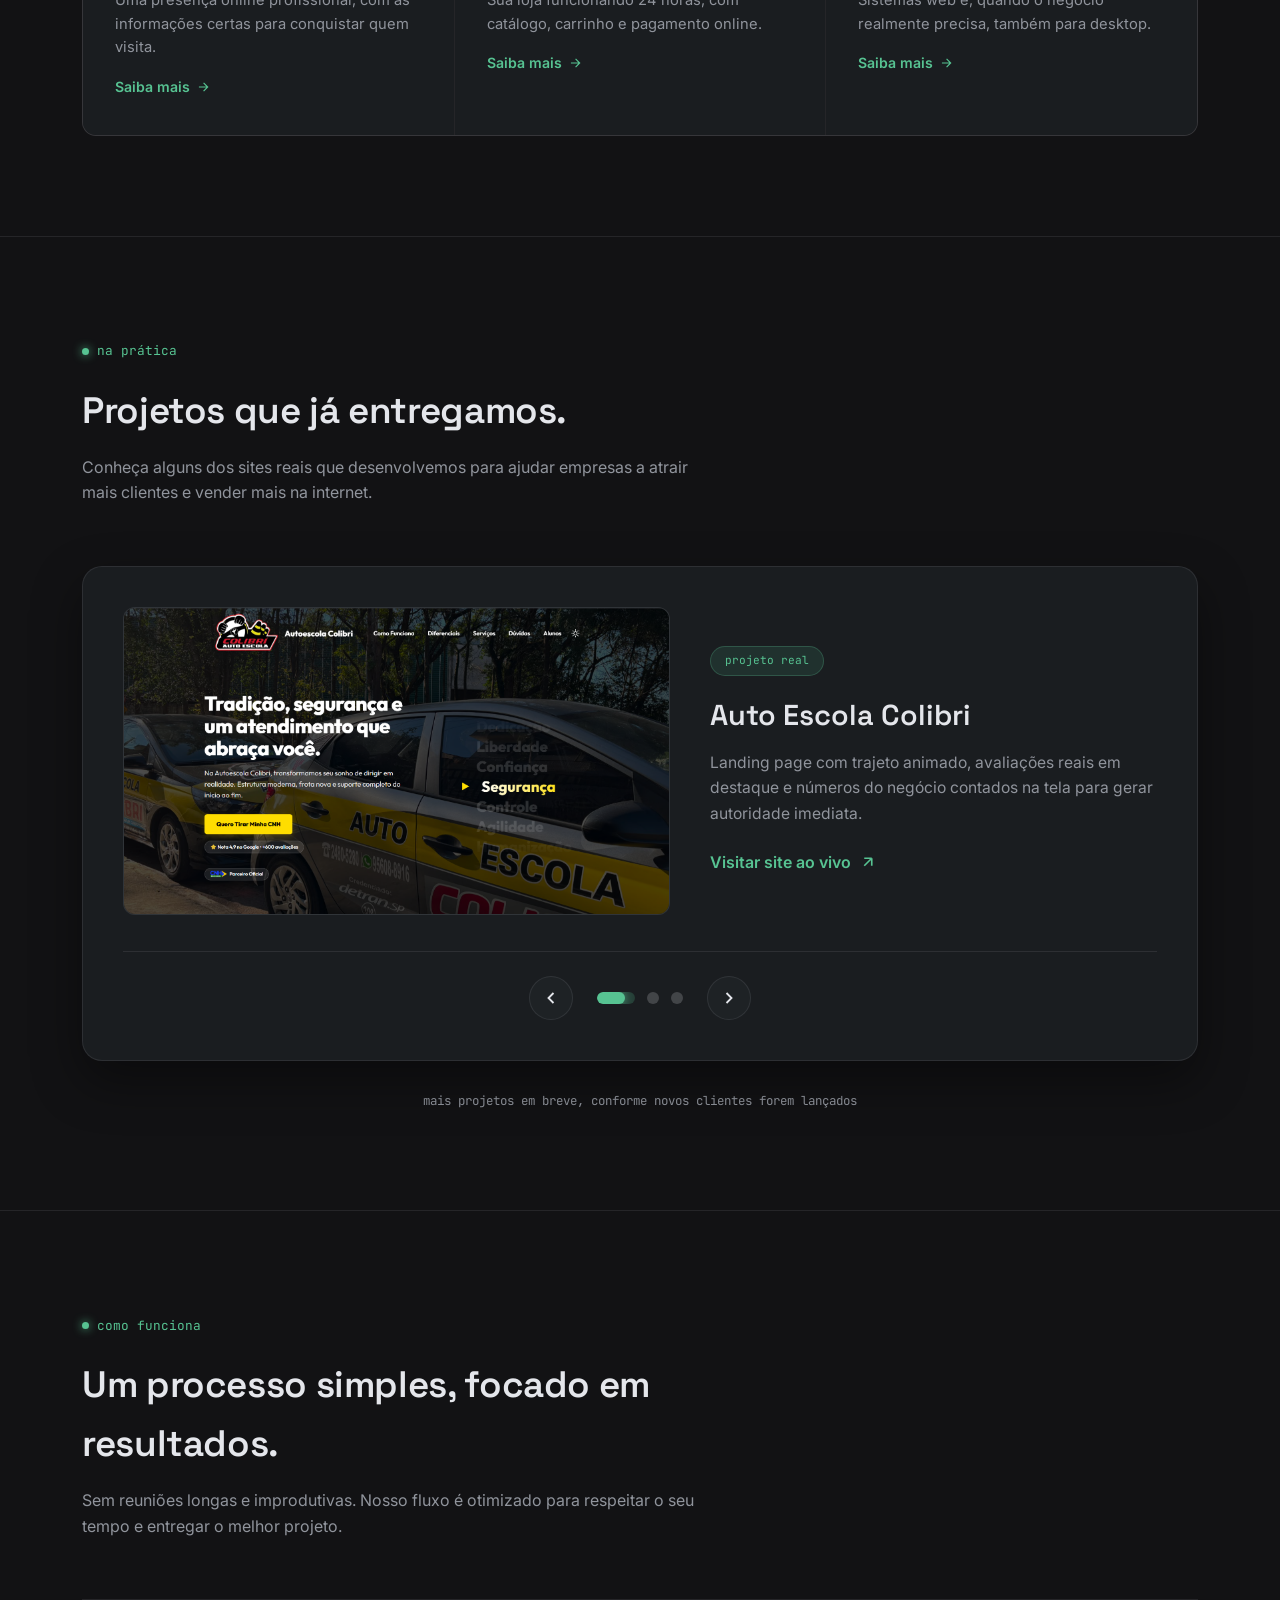
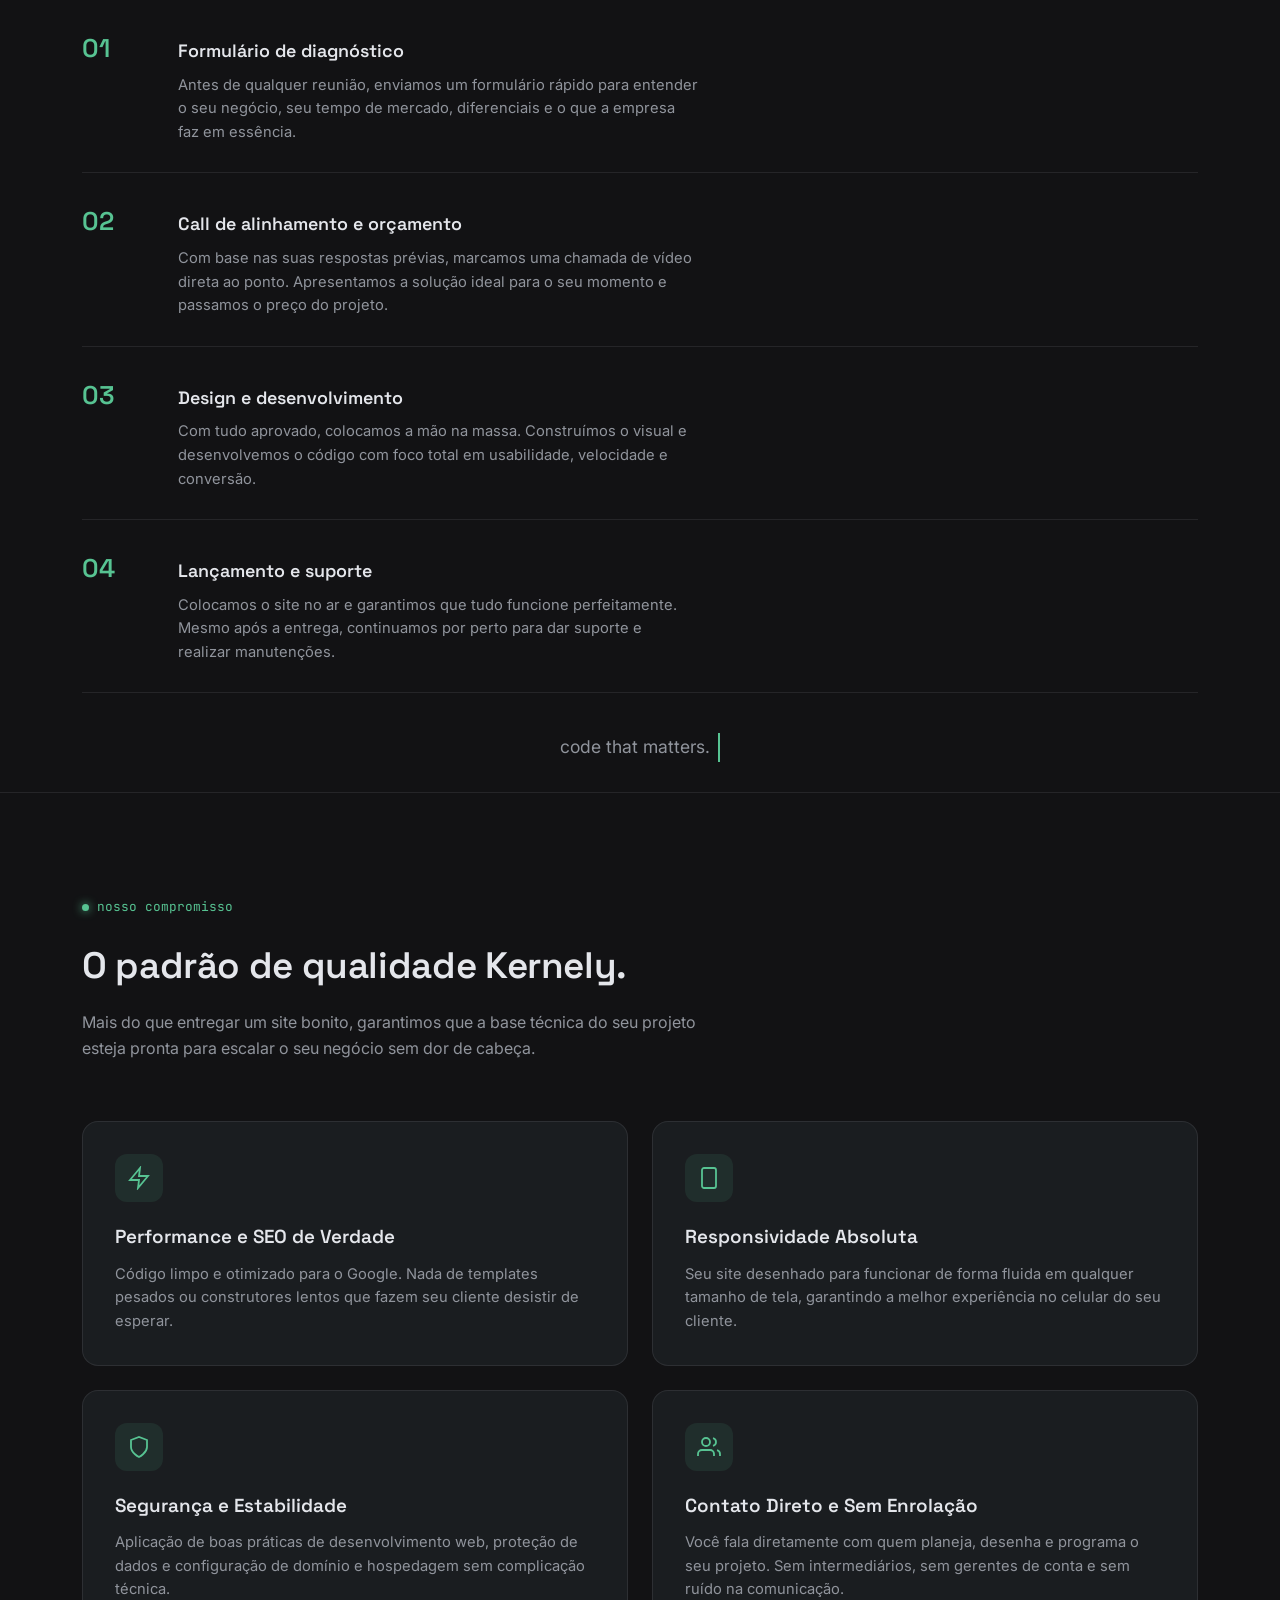
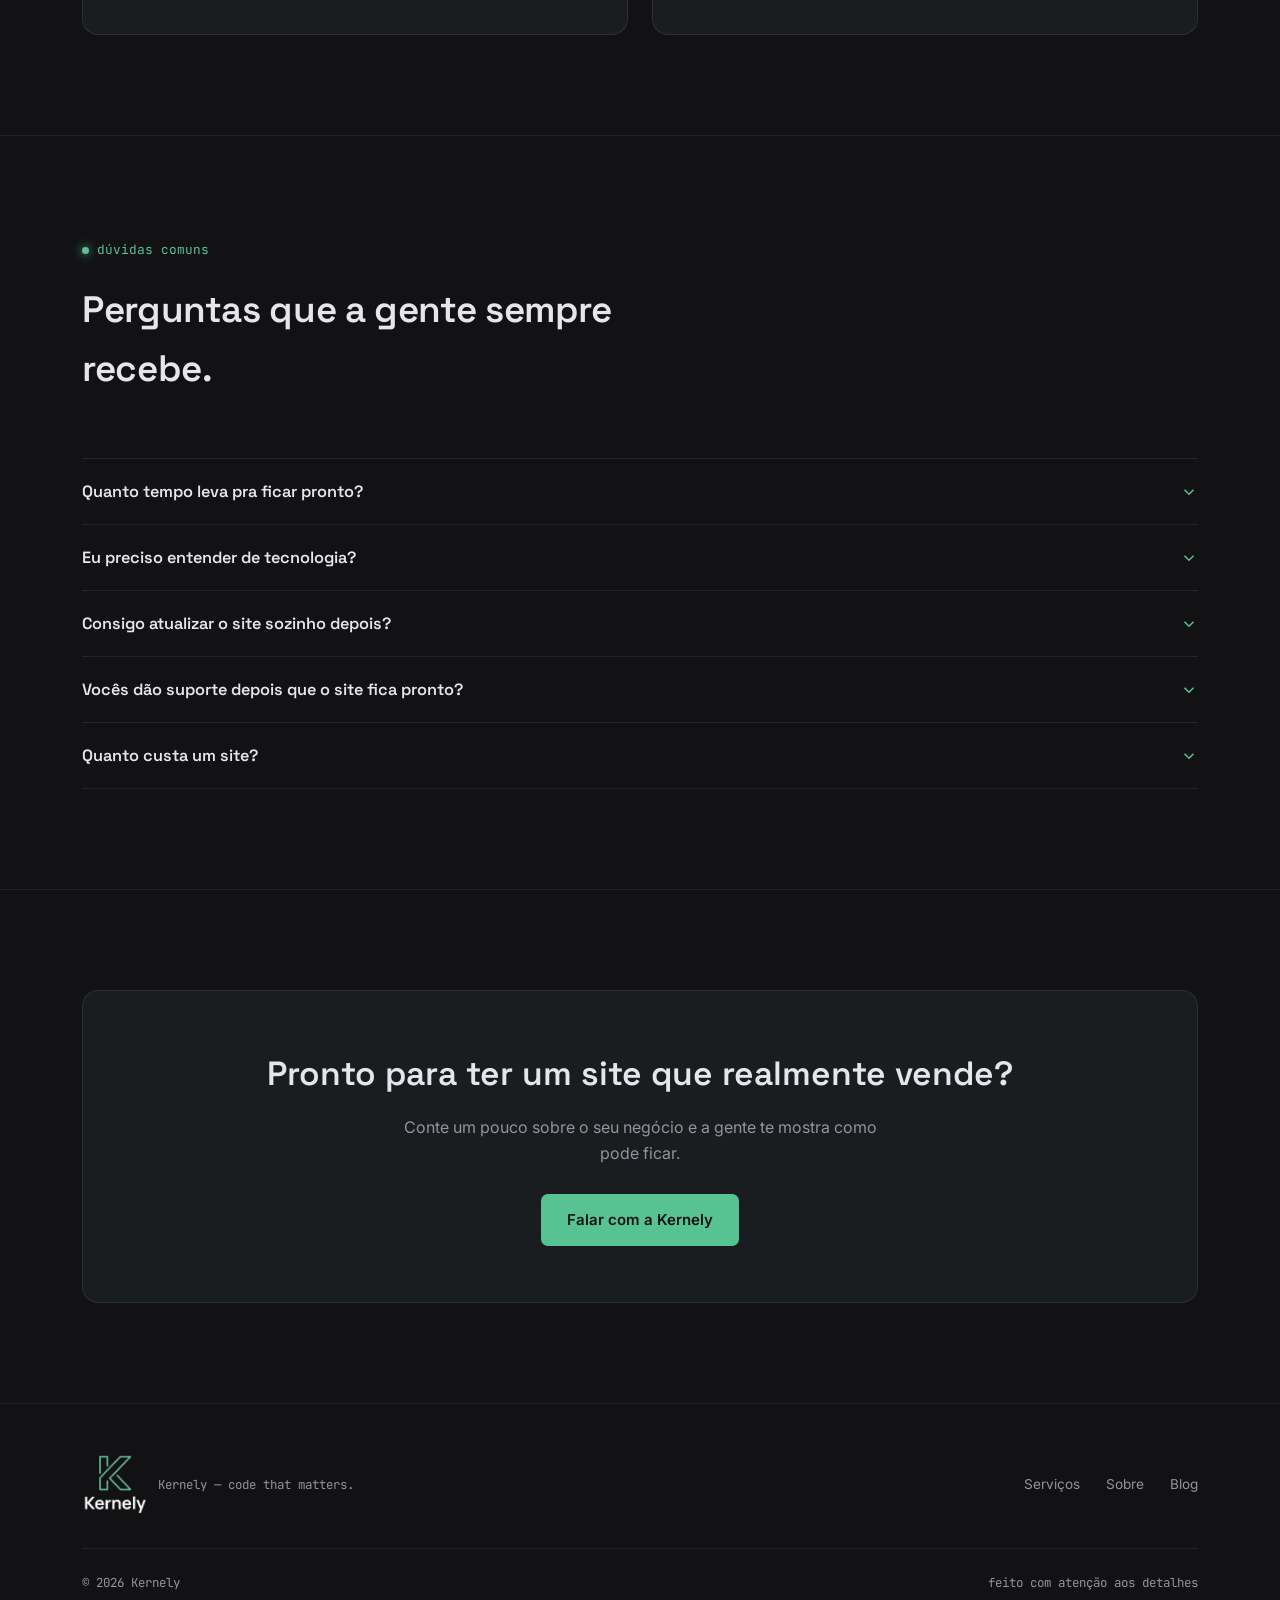
==== commit 7f861849: "Atualização nas páginas: index e serviços Primeira seção da página inicial alterada e duas primeiras" ====
--- a/index.html
+++ b/index.html
@@ -8,7 +8,7 @@
 <link rel="preconnect" href="https://fonts.googleapis.com">
 <link rel="preconnect" href="https://fonts.gstatic.com" crossorigin>
 <link href="https://fonts.googleapis.com/css2?family=Space+Grotesk:wght@400;500;600;700&family=Inter:wght@400;500;600&family=JetBrains+Mono:wght@400;500&display=swap" rel="stylesheet">
-<link rel="stylesheet" href="styles.css?v=5">
+<link rel="stylesheet" href="styles.css?v=8">
 
 <!-- Favicons -->
 <link rel="icon" type="image/svg+xml" href="imagens/favicon.svg">
@@ -99,7 +99,7 @@
   </nav>
 </header>
 
-<!-- NOVA BARRA DE NAVEGAÇÃO MOBILE (BOTTOM NAV) -->
+<!-- BARRA DE NAVEGAÇÃO MOBILE -->
 <nav class="mobile-bottom-nav">
   <a href="index.html" class="active">
     <svg viewBox="0 0 24 24"><path d="M3 9l9-7 9 7v11a2 2 0 0 1-2 2H5a2 2 0 0 1-2-2z"/><polyline points="9 22 9 12 15 12 15 22"/></svg>
@@ -121,74 +121,49 @@
 
 <main>
 
-  <!-- HERO -->
-  <section class="no-border" style="padding:170px 0 100px;position:relative;overflow:hidden;">
-    <div class="blob blob-green" style="width:340px;height:340px;top:-80px;left:-100px;"></div>
-    <div class="blob blob-cyan" style="width:280px;height:280px;bottom:-100px;right:-60px;animation-delay:-6s;"></div>
-    <div class="wrap hero-grid">
-      <div>
-        <span class="eyebrow">sites profissionais para o seu negócio</span>
-        <h1 style="font-family:var(--display);font-weight:600;font-size:clamp(2.1rem,4.8vw,3.3rem);line-height:1.1;letter-spacing:-.01em;margin-bottom:20px;">Um site que atrai clientes <span class="grad">e vende por você.</span></h1>
-        <p style="color:var(--muted);font-size:1.05rem;max-width:480px;">A Kernely cria sites rápidos, bonitos e fáceis de usar para empresas que querem crescer na internet. Cuidamos de tudo, do planejamento ao lançamento.</p>
-        <div class="hero-ctas">
-          <a class="btn-primary" href="contato.html">Quero meu site</a>
-          <a class="btn-ghost" href="servicos.html">Ver serviços</a>
-        </div>
-      </div>
-
-      <div class="browser reveal" id="hero-browser">
-        <div class="browser-bar">
-          <span class="dot"></span><span class="dot"></span><span class="dot"></span>
-          <div class="browser-url">seunegocio.com.br</div>
-        </div>
-        <div class="browser-canvas">
-          <div class="skeleton-wrap">
-            <div class="skeleton sk-line" style="width:40%;"></div>
-            <div class="skeleton sk-block"></div>
-            <div class="skeleton sk-line" style="width:70%;"></div>
-            <div class="skeleton sk-line" style="width:50%;"></div>
-            <div class="skeleton sk-btn"></div>
-          </div>
-          <div class="built-content">
-            <div class="bc-tag">sua empresa</div>
-            <div class="bc-title"><span id="bc-title-text">Feito para vender.</span><span class="bc-cursor"></span></div>
-            <div class="bc-text">Um site pensado pra transformar visita em cliente — rápido, claro e fácil de navegar em qualquer tela.</div>
-            <span class="bc-btn">Fale conosco</span>
-          </div>
-          <div class="bc-check">
-            <svg viewBox="0 0 24 24" fill="none" stroke="currentColor" stroke-width="2"><path d="M20 6L9 17l-5-5"/></svg>
-            site pronto
-          </div>
-        </div>
-      </div>
-    </div>
-  </section>
-
-  <!-- VALUE PROPS -->
-  <section>
-    <div class="wrap">
-      <div class="section-head reveal">
-        <span class="eyebrow">por que a kernely</span>
-        <h2>Feito pra funcionar, não só pra bonito.</h2>
-        <p>Cada site que criamos tem um objetivo claro: trazer mais clientes e mais vendas pro seu negócio.</p>
-      </div>
-      <div class="card-grid grid-3">
-        <div class="card reveal">
-          <div class="icon"><svg viewBox="0 0 24 24" fill="none" stroke="currentColor" stroke-width="1.7"><path d="M12 2l3 7h7l-5.5 4.5L18.5 21 12 16.5 5.5 21l2-7.5L2 9h7z"/></svg></div>
-          <h3>Design profissional</h3>
-          <p>Um visual que passa confiança e representa bem a sua marca, sem parecer um site genérico.</p>
-        </div>
-        <div class="card reveal d1">
-          <div class="icon"><svg viewBox="0 0 24 24" fill="none" stroke="currentColor" stroke-width="1.7"><path d="M13 2L4 14h7l-1 8 9-12h-7l1-8z"/></svg></div>
-          <h3>Rápido de carregar</h3>
-          <p>Site lento perde cliente. Construímos tudo pensando em velocidade, no computador e no celular.</p>
-        </div>
-        <div class="card reveal d2">
-          <div class="icon"><svg viewBox="0 0 24 24" fill="none" stroke="currentColor" stroke-width="1.7"><path d="M12 2v20M2 12h20"/></svg></div>
-          <h3>Foco em conversão</h3>
-          <p>Cada botão e cada texto pensado pra levar o visitante até o contato ou a compra.</p>
-        </div>
-      </div>
+  <!-- ==========================================================================
+       1ª SEÇÃO: HERO ABSTRATA (GLOBO DE PARTÍCULAS 3D + SCROLLYTELLING)
+       ========================================================================== -->
+  <section class="hero-scrolly-section" id="hero-scrolly">
+    <div class="hero-sticky-container">
+      
+      <!-- O Canvas que renderizará o Globo 3D de Partículas e a Atmosfera -->
+      <canvas id="hero-particles-canvas" class="hero-canvas"></canvas>
+
+      <!-- Vídeo Central (Fases 5 a 10: Expansão em Círculo até Fullscreen) -->
+      <!-- Vídeo Central (Agora puxando direto da sua pasta local!) -->
+      <div class="hero-video-wrap" id="hero-video-wrap">
+        <video class="hero-video" id="hero-video" src="imagens/video_site.mp4" autoplay loop muted playsinline></video>
+      </div>
+
+      <!-- 1. CAMADA DIAGONAL DO GLOBO (Fases 1 a 4 - Some quando o vídeo entra) -->
+      <div class="hero-diagonal-overlay" id="hero-diagonal-overlay">
+        
+        <!-- Topo Esquerdo -->
+        <div class="diagonal-top-left">
+          <span class="eyebrow hero-eyebrow">código com precisão global</span>
+          <h1 class="diagonal-title">Uma presença online</h1>
+        </div>
+
+        <!-- Fundo Direito (com subtítulo) -->
+        <div class="diagonal-bottom-right">
+          <h2 class="diagonal-subtitle-main">com impacto mundial.</h2>
+          <p class="diagonal-subtext">Desenvolvemos plataformas web de alta conversão, arquitetadas para posicionar a sua marca como líder e autoridade no mercado digital.</p>
+        </div>
+
+      </div>
+
+      <!-- 2. CAMADA CENTRAL DO VÍDEO (Fases 5 a 10 - Aparece junto com o vídeo) -->
+      <div class="hero-text-overlay" id="hero-text-overlay" style="opacity: 0;">
+        <h2 class="hero-dynamic-title" id="hero-dynamic-title">Facilidade de edição</h2>
+      </div>
+
+      <!-- Indicador de Scroll -->
+      <div class="hero-scroll-hint" id="hero-scroll-hint">
+        <span>rolar para explorar</span>
+        <div class="mouse-icon"><div class="wheel"></div></div>
+      </div>
+
     </div>
   </section>
 
@@ -203,39 +178,28 @@
 
       <div class="comparison-grid reveal">
         
-        <!-- Site Amador (O problema) -->
         <div class="comp-card bad">
           <div class="comp-title">
             <svg viewBox="0 0 24 24" fill="none" stroke="currentColor"><path d="M18 6L6 18M6 6l12 12"/></svg>
             Site Amador (O que você perde)
           </div>
-          
           <img loading="lazy" src="imagens/erro.png" alt="Exemplo de um site amador e problemático" class="comp-image">
-          
           <div class="comp-item">
-            <div class="comp-item-icon">
-              <svg viewBox="0 0 24 24" fill="none" stroke="currentColor"><circle cx="12" cy="12" r="10"/><path d="M12 8v4l3 3"/></svg>
-            </div>
+            <div class="comp-item-icon"><svg viewBox="0 0 24 24" fill="none" stroke="currentColor"><circle cx="12" cy="12" r="10"/><path d="M12 8v4l3 3"/></svg></div>
             <div class="comp-item-text">
               <h4>Lentidão extrema</h4>
               <p>O cliente desiste de esperar o site carregar e fecha a aba antes de ver o que você faz.</p>
             </div>
           </div>
-
           <div class="comp-item">
-            <div class="comp-item-icon">
-              <svg viewBox="0 0 24 24" fill="none" stroke="currentColor"><rect x="5" y="2" width="14" height="20" rx="2" ry="2"/><path d="M12 18h.01"/></svg>
-            </div>
+            <div class="comp-item-icon"><svg viewBox="0 0 24 24" fill="none" stroke="currentColor"><rect x="5" y="2" width="14" height="20" rx="2" ry="2"/><path d="M12 18h.01"/></svg></div>
             <div class="comp-item-text">
               <h4>Quebrado no celular</h4>
               <p>Textos minúsculos, imagens cortadas e botões que não funcionam na tela que as pessoas mais usam.</p>
             </div>
           </div>
-
           <div class="comp-item">
-            <div class="comp-item-icon">
-              <svg viewBox="0 0 24 24" fill="none" stroke="currentColor"><path d="M21 15a2 2 0 0 1-2 2H7l-4 4V5a2 2 0 0 1 2-2h14a2 2 0 0 1 2 2z"/></svg>
-            </div>
+            <div class="comp-item-icon"><svg viewBox="0 0 24 24" fill="none" stroke="currentColor"><path d="M21 15a2 2 0 0 1-2 2H7l-4 4V5a2 2 0 0 1 2-2h14a2 2 0 0 1 2 2z"/></svg></div>
             <div class="comp-item-text">
               <h4>Confuso e sem foco</h4>
               <p>O visitante entra, não entende seus diferenciais e não encontra um jeito fácil de pedir orçamento.</p>
@@ -243,39 +207,28 @@
           </div>
         </div>
 
-        <!-- Site Profissional (A Solução) -->
         <div class="comp-card good">
           <div class="comp-title">
             <svg viewBox="0 0 24 24" fill="none" stroke="currentColor"><path d="M20 6L9 17l-5-5"/></svg>
             Site Kernely (O que você ganha)
           </div>
-          
           <img loading="lazy" src="imagens/solução.png" alt="Exemplo de um site profissional e otimizado" class="comp-image">
-          
           <div class="comp-item">
-            <div class="comp-item-icon">
-              <svg viewBox="0 0 24 24" fill="none" stroke="currentColor"><path d="M13 2L3 14h9l-1 8 10-12h-9l1-8z"/></svg>
-            </div>
+            <div class="comp-item-icon"><svg viewBox="0 0 24 24" fill="none" stroke="currentColor"><path d="M13 2L3 14h9l-1 8 10-12h-9l1-8z"/></svg></div>
             <div class="comp-item-text">
               <h4>Ultra veloz</h4>
               <p>Abre em milissegundos, segurando a atenção do visitante logo no primeiro contato.</p>
             </div>
           </div>
-
           <div class="comp-item">
-            <div class="comp-item-icon">
-              <svg viewBox="0 0 24 24" fill="none" stroke="currentColor"><path d="M4 4h16c1.1 0 2 .9 2 2v12c0 1.1-.9 2-2 2H4c-1.1 0-2-.9-2-2V6c0-1.1.9-2 2-2z"/><path d="M22 6l-10 7L2 6"/></svg>
-            </div>
+            <div class="comp-item-icon"><svg viewBox="0 0 24 24" fill="none" stroke="currentColor"><path d="M4 4h16c1.1 0 2 .9 2 2v12c0 1.1-.9 2-2 2H4c-1.1 0-2-.9-2-2V6c0-1.1.9-2 2-2z"/><path d="M22 6l-10 7L2 6"/></svg></div>
             <div class="comp-item-text">
               <h4>Adaptação perfeita</h4>
               <p>Uma experiência fluida e bonita em qualquer tamanho de tela, especialmente nos celulares.</p>
             </div>
           </div>
-
           <div class="comp-item">
-            <div class="comp-item-icon">
-              <svg viewBox="0 0 24 24" fill="none" stroke="currentColor"><path d="M12 22s8-4 8-10V5l-8-3-8 3v7c0 6 8 10 8 10z"/></svg>
-            </div>
+            <div class="comp-item-icon"><svg viewBox="0 0 24 24" fill="none" stroke="currentColor"><path d="M12 22s8-4 8-10V5l-8-3-8 3v7c0 6 8 10 8 10z"/></svg></div>
             <div class="comp-item-text">
               <h4>Máquina de conversão</h4>
               <p>Design estratégico focado em gerar autoridade imediata e guiar o cliente até a venda.</p>
@@ -294,38 +247,9 @@
     </div>
     <div class="marquee-wrap">
       <div class="marquee-track">
-        <span class="marquee-pill">HTML5</span>
-        <span class="marquee-pill">CSS3</span>
-        <span class="marquee-pill">JavaScript</span>
-        <span class="marquee-pill">React</span>
-        <span class="marquee-pill">Node.js</span>
-        <span class="marquee-pill">Figma</span>
-        <span class="marquee-pill">Git</span>
-        <span class="marquee-pill">SEO</span>
-        <span class="marquee-pill">HTML5</span>
-        <span class="marquee-pill">CSS3</span>
-        <span class="marquee-pill">JavaScript</span>
-        <span class="marquee-pill">React</span>
-        <span class="marquee-pill">Node.js</span>
-        <span class="marquee-pill">Figma</span>
-        <span class="marquee-pill">Git</span>
-        <span class="marquee-pill">SEO</span>
-        <span class="marquee-pill">HTML5</span>
-        <span class="marquee-pill">CSS3</span>
-        <span class="marquee-pill">JavaScript</span>
-        <span class="marquee-pill">React</span>
-        <span class="marquee-pill">Node.js</span>
-        <span class="marquee-pill">Figma</span>
-        <span class="marquee-pill">Git</span>
-        <span class="marquee-pill">SEO</span>
-        <span class="marquee-pill">HTML5</span>
-        <span class="marquee-pill">CSS3</span>
-        <span class="marquee-pill">JavaScript</span>
-        <span class="marquee-pill">React</span>
-        <span class="marquee-pill">Node.js</span>
-        <span class="marquee-pill">Figma</span>
-        <span class="marquee-pill">Git</span>
-        <span class="marquee-pill">SEO</span>
+        <span class="marquee-pill">HTML5</span><span class="marquee-pill">CSS3</span><span class="marquee-pill">JavaScript</span><span class="marquee-pill">React</span><span class="marquee-pill">Node.js</span><span class="marquee-pill">Figma</span><span class="marquee-pill">Git</span><span class="marquee-pill">SEO</span>
+        <span class="marquee-pill">HTML5</span><span class="marquee-pill">CSS3</span><span class="marquee-pill">JavaScript</span><span class="marquee-pill">React</span><span class="marquee-pill">Node.js</span><span class="marquee-pill">Figma</span><span class="marquee-pill">Git</span><span class="marquee-pill">SEO</span>
+        <span class="marquee-pill">HTML5</span><span class="marquee-pill">CSS3</span><span class="marquee-pill">JavaScript</span><span class="marquee-pill">React</span><span class="marquee-pill">Node.js</span><span class="marquee-pill">Figma</span><span class="marquee-pill">Git</span><span class="marquee-pill">SEO</span>
       </div>
     </div>
   </section>
@@ -361,143 +285,85 @@
     </div>
   </section>
 
-  <!-- PORTFÓLIO -->
-  <section>
+  <!-- PORTFÓLIO (SLIDER CATÁLOGO) -->
+  <section id="portfolio-section">
     <div class="wrap">
       <div class="section-head reveal">
         <span class="eyebrow">na prática</span>
-        <h2>Alguns exemplos do que fazemos.</h2>
-        <p>Os primeiros são projetos reais que já entregamos. O último é um conceito que mostra como estruturamos diferentes tipos de sistemas.</p>
-      </div>
-
-      <div class="portfolio-grid">
-
-        <!-- REAL 1: Auto Escola Colibri -->
-        <div class="portfolio-card reveal featured">
-          <span class="portfolio-badge real">projeto real</span>
-          <div class="site-frame">
-            <a href="https://colibriautoescola.com.br" target="_blank" rel="noopener noreferrer" class="portfolio-img-link" title="Visitar landing page da Autoescola Colibri">
-              <img loading="lazy" src="imagens/colibri-autoescola.png" alt="Página inicial da Autoescola Colibri" class="portfolio-screenshot">
+        <h2>Projetos que já entregamos.</h2>
+        <p>Conheça alguns dos sites reais que desenvolvemos para ajudar empresas a atrair mais clientes e vender mais na internet.</p>
+      </div>
+
+      <div class="portfolio-showcase reveal" id="portfolio-showcase">
+        
+        <div class="showcase-card active" data-index="0">
+          <div class="showcase-img-wrap">
+            <a href="https://colibriautoescola.com.br" target="_blank" rel="noopener noreferrer">
+              <img src="imagens/colibri-autoescola.png" alt="Página inicial da Autoescola Colibri" class="showcase-img">
             </a>
-            <div class="sf-tech">
-              <span class="sf-tech-pill">HTML5</span>
-              <span class="sf-tech-pill">CSS3</span>
-              <span class="sf-tech-pill">JavaScript</span>
-              <span class="sf-tech-pill">SVG animado</span>
-            </div>
-          </div>
-          <div class="card-content">
+          </div>
+          <div class="showcase-content">
+            <span class="portfolio-badge real">projeto real</span>
             <h3>Auto Escola Colibri</h3>
-            <p>Landing page com trajeto animado, avaliações reais em destaque e números do negócio contados na tela.</p>
-            <a href="https://colibriautoescola.com.br" target="_blank" rel="noopener noreferrer" class="portfolio-visit-link">Visitar site ao vivo <svg viewBox="0 0 24 24" fill="none" stroke="currentColor" stroke-width="2"><path d="M7 17L17 7M17 7H7M17 7V17"/></svg></a>
-          </div>
-        </div>
-
-        <!-- REAL 2: Geração Colibri -->
-        <div class="portfolio-card reveal d1">
-          <span class="portfolio-badge real">projeto real</span>
-          <div class="site-frame">
-            <a href="https://link-do-geracao-colibri.com.br" target="_blank" rel="noopener noreferrer" class="portfolio-img-link" title="Visitar site Geração Colibri">
-              <img loading="lazy" src="imagens/geração-colibri.png" alt="Página inicial do site Geração Colibri" class="portfolio-screenshot">
+            <p>Landing page com trajeto animado, avaliações reais em destaque e números do negócio contados na tela para gerar autoridade imediata.</p>
+            <a href="https://colibriautoescola.com.br" target="_blank" rel="noopener noreferrer" class="portfolio-visit-link">
+              Visitar site ao vivo 
+              <svg viewBox="0 0 24 24" fill="none" stroke="currentColor" stroke-width="2"><path d="M7 17L17 7M17 7H7M17 7V17"/></svg>
             </a>
-            <div class="sf-tech">
-              <span class="sf-tech-pill">HTML5</span>
-              <span class="sf-tech-pill">CSS3</span>
-              <span class="sf-tech-pill">JavaScript</span>
-            </div>
-          </div>
-          <div class="card-content">
+          </div>
+        </div>
+
+        <div class="showcase-card" data-index="1">
+          <div class="showcase-img-wrap">
+            <a href="https://link-do-geracao-colibri.com.br" target="_blank" rel="noopener noreferrer">
+              <img src="imagens/geração-colibri.png" alt="Página inicial do site Geração Colibri" class="showcase-img">
+            </a>
+          </div>
+          <div class="showcase-content">
+            <span class="portfolio-badge real">projeto real</span>
             <h3>Geração Colibri</h3>
-            <p>Site institucional desenvolvido para destacar os diferenciais e serviços do projeto Geração Colibri.</p>
-            <a href="https://link-do-geracao-colibri.com.br" target="_blank" rel="noopener noreferrer" class="portfolio-visit-link">Visitar site ao vivo <svg viewBox="0 0 24 24" fill="none" stroke="currentColor" stroke-width="2"><path d="M7 17L17 7M17 7H7M17 7V17"/></svg></a>
-          </div>
-        </div>
-
-        <!-- REAL 3: Azul Revisional -->
-        <div class="portfolio-card reveal d2">
-          <span class="portfolio-badge real">projeto real</span>
-          <div class="site-frame">
-            <a href="https://guihbarbz.github.io/azulrevisional/" target="_blank" rel="noopener noreferrer" class="portfolio-img-link" title="Visitar site Azul Revisional">
-              <img loading="lazy" src="imagens/azul-revisional.png" alt="Página inicial do site Azul Revisional" class="portfolio-screenshot">
+            <p>Site institucional completo desenvolvido para destacar os diferenciais, a estrutura e os serviços de impacto do projeto Geração Colibri.</p>
+            <a href="https://link-do-geracao-colibri.com.br" target="_blank" rel="noopener noreferrer" class="portfolio-visit-link">
+              Visitar site ao vivo 
+              <svg viewBox="0 0 24 24" fill="none" stroke="currentColor" stroke-width="2"><path d="M7 17L17 7M17 7H7M17 7V17"/></svg>
             </a>
-            <div class="sf-tech">
-              <span class="sf-tech-pill">HTML5</span>
-              <span class="sf-tech-pill">CSS3</span>
-              <span class="sf-tech-pill">JavaScript</span>
-            </div>
-          </div>
-          <div class="card-content">
+          </div>
+        </div>
+
+        <div class="showcase-card" data-index="2">
+          <div class="showcase-img-wrap">
+            <a href="https://guihbarbz.github.io/azulrevisional/" target="_blank" rel="noopener noreferrer">
+              <img src="imagens/azul-revisional.png" alt="Página inicial do site Azul Revisional" class="showcase-img">
+            </a>
+          </div>
+          <div class="showcase-content">
+            <span class="portfolio-badge real">projeto real</span>
             <h3>Azul Revisional</h3>
             <p>Site para consultoria financeira focado em alta conversão, evidenciando serviços de redução de parcelas e análise de juros abusivos em financiamentos.</p>
-            <a href="https://guihbarbz.github.io/azulrevisional/" target="_blank" rel="noopener noreferrer" class="portfolio-visit-link">Visitar site ao vivo <svg viewBox="0 0 24 24" fill="none" stroke="currentColor" stroke-width="2"><path d="M7 17L17 7M17 7H7M17 7V17"/></svg></a>
-          </div>
-        </div>
-
-        <!-- CONCEITO 1: Loja virtual -->
-        <div class="portfolio-card reveal">
-          <span class="portfolio-badge concept">conceito</span>
-          <div class="site-frame">
-            <div class="sf-nav"></div>
-            <div class="sf-hero">
-              <svg class="sf-hero-deco" viewBox="0 0 200 120" preserveAspectRatio="none">
-                <rect x="8" y="8" width="48" height="40" rx="6" fill="rgba(87,195,146,.35)"/>
-                <rect x="66" y="8" width="48" height="40" rx="6" fill="rgba(0,240,255,.22)"/>
-                <rect x="124" y="8" width="68" height="40" rx="6" fill="rgba(87,195,146,.22)"/>
-                <rect x="8" y="58" width="48" height="40" rx="6" fill="rgba(0,240,255,.18)"/>
-                <rect x="66" y="58" width="106" height="40" rx="6" fill="rgba(87,195,146,.26)"/>
-              </svg>
-              <div class="sf-hero-title"></div>
-              <div class="sf-hero-sub"></div>
-              <div class="sf-hero-btn"></div>
-            </div>
-            <div class="sf-line" style="width:70%;"></div>
-            <div class="sf-line" style="width:45%;"></div>
-            <div class="sf-tech">
-              <span class="sf-tech-pill">HTML5</span>
-              <span class="sf-tech-pill">CSS3</span>
-              <span class="sf-tech-pill">JavaScript</span>
-              <span class="sf-tech-pill">Node.js</span>
-            </div>
-          </div>
-          <div class="card-content">
-            <h3>Loja virtual — exemplo</h3>
-            <p>Como pensamos uma loja virtual: catálogo em destaque, carrinho visível e checkout simples.</p>
-          </div>
-        </div>
-
-        <!-- CONCEITO 2: Sistema de agendamento -->
-        <div class="portfolio-card reveal d1">
-          <span class="portfolio-badge concept">conceito</span>
-          <div class="site-frame">
-            <div class="sf-nav"></div>
-            <div class="sf-hero">
-              <svg class="sf-hero-deco" viewBox="0 0 200 120" preserveAspectRatio="none">
-                <rect x="8" y="14" width="184" height="14" rx="4" fill="rgba(87,195,146,.28)"/>
-                <rect x="8" y="40" width="140" height="10" rx="4" fill="rgba(228,230,235,.14)"/>
-                <rect x="8" y="58" width="160" height="10" rx="4" fill="rgba(228,230,235,.14)"/>
-                <rect x="8" y="76" width="110" height="10" rx="4" fill="rgba(228,230,235,.14)"/>
-                <rect x="8" y="96" width="70" height="14" rx="4" fill="rgba(0,240,255,.24)"/>
-              </svg>
-              <div class="sf-hero-title"></div>
-              <div class="sf-hero-sub"></div>
-              <div class="sf-hero-btn"></div>
-            </div>
-            <div class="sf-line" style="width:65%;"></div>
-            <div class="sf-line" style="width:50%;"></div>
-            <div class="sf-tech">
-              <span class="sf-tech-pill">React</span>
-              <span class="sf-tech-pill">Node.js</span>
-              <span class="sf-tech-pill">PostgreSQL</span>
-            </div>
-          </div>
-          <div class="card-content">
-            <h3>Sistema de agendamento — exemplo</h3>
-            <p>Um sistema web pra organizar horários, clientes e histórico em um só lugar.</p>
-          </div>
-        </div>
-
-      </div>
-      <p style="text-align:center;color:var(--muted);font-family:var(--mono);font-size:.78rem;margin-top:30px;">mais projetos reais em breve, conforme novos clientes forem lançados</p>
+            <a href="https://guihbarbz.github.io/azulrevisional/" target="_blank" rel="noopener noreferrer" class="portfolio-visit-link">
+              Visitar site ao vivo 
+              <svg viewBox="0 0 24 24" fill="none" stroke="currentColor" stroke-width="2"><path d="M7 17L17 7M17 7H7M17 7V17"/></svg>
+            </a>
+          </div>
+        </div>
+
+        <div class="showcase-controls">
+          <button class="showcase-arrow prev-btn" id="prev-project" aria-label="Projeto anterior">
+            <svg class="arrow-icon" viewBox="0 0 24 24" fill="none" stroke="currentColor" stroke-width="2.2"><path d="M15 18l-6-6 6-6"/></svg>
+          </button>
+          <div class="showcase-dots" id="showcase-dots">
+            <button class="dot-btn active" aria-label="Ver projeto 1" data-slide="0"></button>
+            <button class="dot-btn" aria-label="Ver projeto 2" data-slide="1"></button>
+            <button class="dot-btn" aria-label="Ver projeto 3" data-slide="2"></button>
+          </div>
+          <button class="showcase-arrow next-btn" id="next-project" aria-label="Próximo projeto">
+            <svg class="arrow-icon" viewBox="0 0 24 24" fill="none" stroke="currentColor" stroke-width="2.2"><path d="M9 18l6-6-6-6"/></svg>
+          </button>
+        </div>
+
+      </div>
+
+      <p style="text-align:center;color:var(--muted);font-family:var(--mono);font-size:.78rem;margin-top:30px;">mais projetos em breve, conforme novos clientes forem lançados</p>
     </div>
   </section>
 
@@ -510,7 +376,6 @@
         <p>Sem reuniões longas e improdutivas. Nosso fluxo é otimizado para respeitar o seu tempo e entregar o melhor projeto.</p>
       </div>
       <div class="process-list">
-        
         <div class="process-item reveal">
           <span class="process-num">01</span>
           <div>
@@ -518,7 +383,6 @@
             <p>Antes de qualquer reunião, enviamos um formulário rápido para entender o seu negócio, seu tempo de mercado, diferenciais e o que a empresa faz em essência.</p>
           </div>
         </div>
-        
         <div class="process-item reveal">
           <span class="process-num">02</span>
           <div>
@@ -526,7 +390,6 @@
             <p>Com base nas suas respostas prévias, marcamos uma chamada de vídeo direta ao ponto. Apresentamos a solução ideal para o seu momento e passamos o preço do projeto.</p>
           </div>
         </div>
-        
         <div class="process-item reveal">
           <span class="process-num">03</span>
           <div>
@@ -534,7 +397,6 @@
             <p>Com tudo aprovado, colocamos a mão na massa. Construímos o visual e desenvolvemos o código com foco total em usabilidade, velocidade e conversão.</p>
           </div>
         </div>
-        
         <div class="process-item reveal">
           <span class="process-num">04</span>
           <div>
@@ -542,36 +404,42 @@
             <p>Colocamos o site no ar e garantimos que tudo funcione perfeitamente. Mesmo após a entrega, continuamos por perto para dar suporte e realizar manutenções.</p>
           </div>
         </div>
-        
-      </div>
-
-      <!-- SLOGAN ANIMADO -->
+      </div>
+
       <div class="reveal" style="display: flex; justify-content: center; margin-top: 40px;">
         <h2 class="slogan-typewriter">code that matters.</h2>
       </div>
-
-    </div>
-  </section>
-
-  <!-- COMPROMISSOS -->
+    </div>
+  </section>
+
+  <!-- COMPROMISSO -->
   <section>
     <div class="wrap">
       <div class="section-head reveal">
         <span class="eyebrow">nosso compromisso</span>
-        <h2>O que você pode esperar da gente.</h2>
-      </div>
-      <div class="stat-row reveal">
-        <div class="stat-cell">
-          <div class="stat-num"><span data-count="100" data-suffix="%">0%</span></div>
-          <div class="stat-label">de atenção em cada projeto</div>
-        </div>
-        <div class="stat-cell">
-          <div class="stat-num"><span data-count="1">0</span></div>
-          <div class="stat-label">dia útil para te responder</div>
-        </div>
-        <div class="stat-cell">
-          <div class="stat-num"><span data-count="2">0</span></div>
-          <div class="stat-label">fundadores cuidando do seu site, sem intermediários</div>
+        <h2>O padrão de qualidade Kernely.</h2>
+        <p>Mais do que entregar um site bonito, garantimos que a base técnica do seu projeto esteja pronta para escalar o seu negócio sem dor de cabeça.</p>
+      </div>
+      <div class="quality-grid">
+        <div class="quality-card reveal">
+          <div class="quality-icon"><svg viewBox="0 0 24 24" fill="none" stroke="currentColor" stroke-width="1.8"><polygon points="13 2 3 14 12 14 11 22 21 10 12 10 13 2"/></svg></div>
+          <h3>Performance e SEO de Verdade</h3>
+          <p>Código limpo e otimizado para o Google. Nada de templates pesados ou construtores lentos que fazem seu cliente desistir de esperar.</p>
+        </div>
+        <div class="quality-card reveal d1">
+          <div class="quality-icon"><svg viewBox="0 0 24 24" fill="none" stroke="currentColor" stroke-width="1.8"><rect x="5" y="2" width="14" height="20" rx="2" ry="2"/><path d="M12 18h.01"/></svg></div>
+          <h3>Responsividade Absoluta</h3>
+          <p>Seu site desenhado para funcionar de forma fluida em qualquer tamanho de tela, garantindo a melhor experiência no celular do seu cliente.</p>
+        </div>
+        <div class="quality-card reveal d2">
+          <div class="quality-icon"><svg viewBox="0 0 24 24" fill="none" stroke="currentColor" stroke-width="1.8"><path d="M12 22s8-4 8-10V5l-8-3-8 3v7c0 6 8 10 8 10z"/></svg></div>
+          <h3>Segurança e Estabilidade</h3>
+          <p>Aplicação de boas práticas de desenvolvimento web, proteção de dados e configuração de domínio e hospedagem sem complicação técnica.</p>
+        </div>
+        <div class="quality-card reveal d3">
+          <div class="quality-icon"><svg viewBox="0 0 24 24" fill="none" stroke="currentColor" stroke-width="1.8"><path d="M17 21v-2a4 4 0 0 0-4-4H5a4 4 0 0 0-4 4v2"/><circle cx="9" cy="7" r="4"/><path d="M23 21v-2a4 4 0 0 0-3-3.87"/><path d="M16 3.13a4 4 0 0 1 0 7.75"/></svg></div>
+          <h3>Contato Direto e Sem Enrolação</h3>
+          <p>Você fala diretamente com quem planeja, desenha e programa o seu projeto. Sem intermediários, sem gerentes de conta e sem ruído na comunicação.</p>
         </div>
       </div>
     </div>
@@ -586,38 +454,23 @@
       </div>
       <div class="faq-list">
         <div class="faq-item reveal">
-          <button class="faq-question">
-            <span>Quanto tempo leva pra ficar pronto?</span>
-            <svg class="faq-chevron" viewBox="0 0 24 24" fill="none" stroke="currentColor" stroke-width="2"><path d="M6 9l6 6 6-6"/></svg>
-          </button>
+          <button class="faq-question"><span>Quanto tempo leva pra ficar pronto?</span><svg class="faq-chevron" viewBox="0 0 24 24" fill="none" stroke="currentColor" stroke-width="2"><path d="M6 9l6 6 6-6"/></svg></button>
           <div class="faq-answer"><p>Depende do tamanho do projeto, mas a maioria dos sites institucionais fica pronta em poucas semanas depois da etapa de descoberta.</p></div>
         </div>
         <div class="faq-item reveal">
-          <button class="faq-question">
-            <span>Eu preciso entender de tecnologia?</span>
-            <svg class="faq-chevron" viewBox="0 0 24 24" fill="none" stroke="currentColor" stroke-width="2"><path d="M6 9l6 6 6-6"/></svg>
-          </button>
+          <button class="faq-question"><span>Eu preciso entender de tecnologia?</span><svg class="faq-chevron" viewBox="0 0 24 24" fill="none" stroke="currentColor" stroke-width="2"><path d="M6 9l6 6 6-6"/></svg></button>
           <div class="faq-answer"><p>Não. Cuidamos de toda a parte técnica e explicamos cada etapa em uma linguagem simples, sem termos complicados.</p></div>
         </div>
         <div class="faq-item reveal">
-          <button class="faq-question">
-            <span>Consigo atualizar o site sozinho depois?</span>
-            <svg class="faq-chevron" viewBox="0 0 24 24" fill="none" stroke="currentColor" stroke-width="2"><path d="M6 9l6 6 6-6"/></svg>
-          </button>
+          <button class="faq-question"><span>Consigo atualizar o site sozinho depois?</span><svg class="faq-chevron" viewBox="0 0 24 24" fill="none" stroke="currentColor" stroke-width="2"><path d="M6 9l6 6 6-6"/></svg></button>
           <div class="faq-answer"><p>Sim. Entregamos o site pensado pra você conseguir trocar textos e imagens sem depender da gente pra tudo.</p></div>
         </div>
         <div class="faq-item reveal">
-          <button class="faq-question">
-            <span>Vocês dão suporte depois que o site fica pronto?</span>
-            <svg class="faq-chevron" viewBox="0 0 24 24" fill="none" stroke="currentColor" stroke-width="2"><path d="M6 9l6 6 6-6"/></svg>
-          </button>
+          <button class="faq-question"><span>Vocês dão suporte depois que o site fica pronto?</span><svg class="faq-chevron" viewBox="0 0 24 24" fill="none" stroke="currentColor" stroke-width="2"><path d="M6 9l6 6 6-6"/></svg></button>
           <div class="faq-answer"><p>Sim. Oferecemos suporte contínuo pra ajustes, atualizações e qualquer necessidade que surgir depois do lançamento.</p></div>
         </div>
         <div class="faq-item reveal">
-          <button class="faq-question">
-            <span>Quanto custa um site?</span>
-            <svg class="faq-chevron" viewBox="0 0 24 24" fill="none" stroke="currentColor" stroke-width="2"><path d="M6 9l6 6 6-6"/></svg>
-          </button>
+          <button class="faq-question"><span>Quanto custa um site?</span><svg class="faq-chevron" viewBox="0 0 24 24" fill="none" stroke="currentColor" stroke-width="2"><path d="M6 9l6 6 6-6"/></svg></button>
           <div class="faq-answer"><p>O valor varia de acordo com o que o seu projeto precisa. Conversamos primeiro pra entender o seu negócio e só depois passamos um orçamento sob medida.</p></div>
         </div>
       </div>
@@ -657,19 +510,12 @@
   </div>
 </footer>
 
-<!--
-  WhatsApp flutuante: desativado até a Kernely ter um número oficial.
-  Quando tiver o chip, é só descomentar e trocar SEUNUMERO por 55DDDNUMERO.
-
-  <a href="https://wa.me/SEUNUMERO?text=Ol%C3%A1%2C%20vim%20pelo%20site%20da%20Kernely%20e%20quero%20saber%20mais." class="whatsapp-float" target="_blank" rel="noopener noreferrer" aria-label="Falar no WhatsApp">
-    <svg viewBox="0 0 24 24" fill="currentColor"><path d="M17.47 14.38c-.29-.15-1.72-.85-1.99-.94-.27-.1-.46-.15-.66.15-.2.29-.76.94-.93 1.13-.17.2-.34.22-.63.07-.29-.15-1.22-.45-2.32-1.43-.86-.76-1.44-1.71-1.61-2-.17-.29-.02-.45.13-.6.13-.13.29-.34.44-.51.15-.17.2-.29.29-.49.1-.2.05-.37-.02-.51-.07-.15-.66-1.58-.9-2.17-.24-.57-.48-.49-.66-.5-.17-.01-.37-.01-.56-.01-.2 0-.51.07-.78.37-.27.29-1.02 1-1.02 2.44 0 1.43 1.04 2.82 1.19 3.01.15.2 2.05 3.13 4.97 4.39.69.3 1.24.48 1.66.61.7.22 1.34.19 1.84.12.56-.08 1.72-.7 1.96-1.38.24-.68.24-1.26.17-1.38-.07-.12-.27-.19-.56-.34z"/><path d="M12.04 2C6.58 2 2.13 6.45 2.13 11.91c0 1.79.47 3.47 1.29 4.93L2 22l5.31-1.39a9.87 9.87 0 004.73 1.2h.01c5.46 0 9.9-4.45 9.9-9.91C21.96 6.45 17.5 2 12.04 2zm0 18.06h-.01a8.2 8.2 0 01-4.18-1.15l-.3-.18-3.15.83.84-3.07-.2-.31a8.19 8.19 0 01-1.26-4.36c0-4.54 3.7-8.24 8.26-8.24 2.21 0 4.28.86 5.84 2.42a8.2 8.2 0 012.42 5.83c0 4.55-3.7 8.24-8.26 8.24z"/></svg>
-  </a>
--->
-
-<!-- Voltar ao topo -->
-<button class="scroll-top-btn" id="scroll-top-btn" aria-label="Voltar ao topo">
-  <svg viewBox="0 0 24 24" fill="none" stroke="currentColor" stroke-width="2.2"><path d="M12 19V5M5 12l7-7 7 7"/></svg>
-</button>
+<a href="https://wa.me/5511995620111?text=Ol%C3%A1!%20Vi%20o%20site%20da%20Kernely%20e%20gostaria%20de%20um%20or%C3%A7amento." 
+   class="whatsapp-float" target="_blank" rel="noopener noreferrer" aria-label="Falar no WhatsApp com a Kernely">
+  <svg viewBox="0 0 24 24" width="30" height="30" fill="currentColor">
+    <path d="M17.472 14.382c-.297-.149-1.758-.867-2.03-.967-.273-.099-.471-.148-.67.15-.197.297-.767.966-.94 1.164-.173.199-.347.223-.644.075-.297-.15-1.255-.463-2.39-1.475-.883-.788-1.48-1.761-1.653-2.059-.173-.297-.018-.458.13-.606.134-.133.298-.347.446-.52.149-.174.198-.298.298-.497.099-.198.05-.371-.025-.52-.075-.149-.669-1.612-.916-2.207-.242-.579-.487-.5-.669-.51-.173-.008-.371-.01-.57-.01-.198 0-.52.074-.792.372-.272.297-1.04 1.016-1.04 2.479 0 1.462 1.065 2.875 1.213 3.074.149.198 2.096 3.2 5.077 4.487.709.306 1.262.489 1.694.625.712.227 1.36.195 1.871.118.571-.085 1.758-.719 2.006-1.413.248-.694.248-1.289.173-1.413-.074-.124-.272-.198-.57-.347m-5.421 7.403h-.004a9.87 9.87 0 01-5.031-1.378l-.361-.214-3.741.982.998-3.648-.235-.374a9.86 9.86 0 01-1.51-5.26c.001-5.45 4.436-9.884 9.888-9.884 2.64 0 5.122 1.03 6.988 2.898a9.825 9.825 0 012.893 6.994c-.003 5.45-4.437 9.884-9.885 9.884m8.413-18.297A11.815 11.815 0 0012.05 0C5.495 0 .16 5.335.157 11.892c0 2.096.547 4.142 1.588 5.945L.057 24l6.305-1.654a11.882 11.882 0 005.683 1.448h.005c6.554 0 11.89-5.335 11.893-11.893a11.821 11.821 0 00-3.48-8.413Z"/>
+  </svg>
+</a>
 
 <script src="script.js"></script>
 </body>
--- a/styles.css
+++ b/styles.css
@@ -1,4 +1,9 @@
-:root{
+/* ==========================================================================
+   KERNELY — STYLES.CSS (ARQUIVO DEFINITIVO E 100% UNIFICADO)
+   ========================================================================== */
+
+/* --- 01. VARIÁVEIS E RESET GERAL --- */
+:root {
   --bg: #121214;
   --bg2: #1A1D20;
   --bg3: #1E2225;
@@ -6,775 +11,477 @@
   --accent2: #00F0FF;
   --text: #E4E6EB;
   --muted: #90949C;
-  --border: rgba(228,230,235,0.09);
+  --border: rgba(228, 230, 235, 0.09);
   --mono: 'JetBrains Mono', monospace;
   --display: 'Space Grotesk', sans-serif;
   --body: 'Inter', sans-serif;
 }
 
-*{margin:0;padding:0;box-sizing:border-box;}
-html{scroll-behavior:smooth;}
-body{
-  background:var(--bg);
-  color:var(--text);
-  font-family:var(--body);
-  line-height:1.6;
-  overflow-x:hidden;
-}
-::selection{background:var(--accent);color:var(--bg);}
-a{color:inherit;text-decoration:none;}
-img,svg{display:block;}
-ul{list-style:none;}
-
-.wrap{max-width:1180px;margin:0 auto;padding:0 32px;}
-
-.grain{
-  position:fixed;inset:0;pointer-events:none;z-index:1;
+* { margin: 0; padding: 0; box-sizing: border-box; }
+html { scroll-behavior: smooth; }
+body {
+  background: var(--bg);
+  color: var(--text);
+  font-family: var(--body);
+  line-height: 1.6;
+  overflow-x: hidden;
+}
+::selection { background: var(--accent); color: var(--bg); }
+a { color: inherit; text-decoration: none; }
+img, svg { display: block; }
+ul { list-style: none; }
+
+.wrap { max-width: 1180px; margin: 0 auto; padding: 0 32px; }
+
+.grain {
+  position: fixed; inset: 0; pointer-events: none; z-index: 1;
   background-image:
     linear-gradient(var(--border) 1px, transparent 1px),
     linear-gradient(90deg, var(--border) 1px, transparent 1px);
-  background-size:64px 64px;
-  mask-image:radial-gradient(ellipse 80% 60% at 50% 0%, black 0%, transparent 70%);
-  opacity:.5;
-}
-
-/* ---------- NAV (DESKTOP) ---------- */
-header{
-  position:fixed;top:0;left:0;right:0;z-index:100;
-  background:rgba(18,18,20,0.75);
-  backdrop-filter:blur(10px);
-  border-bottom:1px solid var(--border);
-}
-nav{
-  display:flex;align-items:center;justify-content:space-between;
-  padding:18px 32px;max-width:1180px;margin:0 auto;
-}
-.brand{display:flex;align-items:center;gap:10px;}
-.brand svg{height:26px;width:auto;}
-
-/* ---------- LOGO IMAGES ---------- */
-.brand img.logo-img {
-  height: 65px; 
-  width: auto;
-  max-width: 100%;
-  display: block;
-  object-fit: contain;
-}
-
-.footer-brand img.logo-img-footer {
-  height: 60px; 
-  width: auto;
-  max-width: 100%;
-  display: block;
-  object-fit: contain;
-}
-
-.nav-links{display:flex;gap:36px;font-size:.92rem;color:var(--muted);}
-.nav-links a{transition:color .2s;position:relative;}
-.nav-links a::after{
-  content:'';position:absolute;left:0;bottom:-6px;width:0;height:1px;
-  background:linear-gradient(90deg,var(--accent),var(--accent2));
-  transition:width .25s;
-}
-.nav-links a:hover{color:var(--text);}
-.nav-links a:hover::after, .nav-links a.active::after{width:100%;}
-.nav-links a.active{color:var(--text);}
-.nav-cta{
-  font-family:var(--body);font-weight:600;font-size:.88rem;
-  border:1px solid var(--accent);color:var(--accent);
-  padding:10px 18px;border-radius:7px;transition:all .2s;white-space:nowrap;
-}
-.nav-cta:hover{background:var(--accent);color:var(--bg);transform:translateY(-1px);}
-
-/* Esconde a barra flutuante mobile em telas grandes (Desktop) */
-.mobile-bottom-nav {
-  display: none;
-}
-
-/* ---------- GENERIC PAGE HERO ---------- */
-.page-hero{
-  padding:170px 0 70px;
-  border-bottom:1px solid var(--border);
-}
-.eyebrow{
-  font-family:var(--mono);font-size:.8rem;color:var(--accent);
-  display:inline-flex;align-items:center;gap:8px;margin-bottom:20px;
-}
-.eyebrow::before{
-  content:'';width:7px;height:7px;border-radius:50%;background:var(--accent);
-  box-shadow:0 0 10px var(--accent);
-}
-.page-hero h1{
-  font-family:var(--display);font-weight:600;
-  font-size:clamp(2rem, 4.6vw, 3.1rem);line-height:1.12;letter-spacing:-.01em;
-  margin-bottom:18px;max-width:760px;
-}
-.page-hero p{color:var(--muted);font-size:1.05rem;max-width:560px;}
-.grad{
-  background:linear-gradient(90deg, var(--accent), var(--accent2));
-  -webkit-background-clip:text;background-clip:text;color:transparent;
-}
-
-/* ---------- SECTION GENERIC ---------- */
-section{position:relative;z-index:2;padding:100px 0;border-top:1px solid var(--border);}
-section.no-border{border-top:none;}
-.section-head{max-width:640px;margin-bottom:60px;}
-.section-head h2{
-  font-family:var(--display);font-weight:600;
-  font-size:clamp(1.6rem, 3.2vw, 2.3rem);letter-spacing:-.01em;margin-bottom:14px;
-}
-.section-head p{color:var(--muted);font-size:1rem;}
-
-.reveal{opacity:0;transform:translateY(24px);transition:opacity .7s ease, transform .7s ease;}
-.reveal.in{opacity:1;transform:translateY(0);}
-.reveal.d1{transition-delay:.08s;}
-.reveal.d2{transition-delay:.16s;}
-.reveal.d3{transition-delay:.24s;}
-.reveal.d4{transition-delay:.32s;}
-
-/* ---------- BUTTONS ---------- */
-.btn-primary{
-  font-family:var(--body);font-weight:600;font-size:.94rem;
-  background:var(--accent);color:var(--bg);padding:14px 26px;border-radius:7px;
-  transition:transform .2s, box-shadow .2s;display:inline-block;border:none;cursor:pointer;
-}
-.btn-primary:hover{transform:translateY(-2px);box-shadow:0 10px 26px rgba(87,195,146,.28);}
-.btn-ghost{
-  font-family:var(--body);font-weight:500;font-size:.94rem;
-  border:1px solid var(--border);color:var(--text);padding:14px 26px;border-radius:7px;
-  transition:border-color .2s, color .2s, transform .2s;
-}
-.btn-ghost:hover{border-color:var(--muted);transform:translateY(-2px);}
-.hero-ctas{display:flex;gap:14px;flex-wrap:wrap;margin-top:30px;}
-
-.hero-grid{
-  display:grid;grid-template-columns:1.05fr .95fr;gap:60px;align-items:center;
-  position:relative;z-index:1;
-}
-@media (max-width:900px){
-  .hero-grid{grid-template-columns:1fr;gap:44px;}
-}
-
-/* ---------- CARDS (value props, services) ---------- */
-.card-grid{display:grid;gap:1px;background:var(--border);border:1px solid var(--border);border-radius:14px;overflow:hidden;}
-.grid-2{grid-template-columns:repeat(2,1fr);}
-.grid-3{grid-template-columns:repeat(3,1fr);}
-@media (max-width:860px){.grid-3{grid-template-columns:1fr;}}
-@media (max-width:700px){.grid-2{grid-template-columns:1fr;}}
-
-.card{
-  background:var(--bg2);padding:36px 32px;transition:background .25s, transform .25s;position:relative;
-}
-.card:hover{background:var(--bg3);}
-.card .icon{
-  width:42px;height:42px;border-radius:10px;background:rgba(87,195,146,.1);
-  display:flex;align-items:center;justify-content:center;margin-bottom:20px;
-  transition:background .25s, transform .25s;
-}
-.card:hover .icon{background:rgba(87,195,146,.18);transform:scale(1.06);}
-.card .icon svg{width:22px;height:22px;stroke:var(--accent);}
-.card h3{font-family:var(--display);font-weight:600;font-size:1.15rem;margin-bottom:10px;}
-.card p{color:var(--muted);font-size:.92rem;}
-.card a.card-link{
-  display:inline-flex;align-items:center;gap:6px;margin-top:16px;color:var(--accent);
-  font-size:.88rem;font-weight:600;
-}
-.card a.card-link svg{width:14px;height:14px;stroke:var(--accent);transition:transform .2s;}
-.card a.card-link:hover svg{transform:translateX(4px);}
-
-/* ---------- COMPARISON SECTION (ANTES E DEPOIS) ---------- */
-.comparison-grid {
-  display: grid;
-  grid-template-columns: 1fr 1fr;
-  gap: 24px;
-}
-@media (max-width: 800px) {
-  .comparison-grid {
-    grid-template-columns: 1fr;
-  }
-}
-
-.comp-card {
-  background: var(--bg2);
-  border: 1px solid var(--border);
-  border-radius: 16px;
-  padding: 36px 32px;
+  background-size: 64px 64px;
+  mask-image: radial-gradient(ellipse 80% 60% at 50% 0%, black 0%, transparent 70%);
+  opacity: .5;
+}
+
+/* --- 02. NAVEGAÇÃO DESKTOP E MOBILE --- */
+header {
+  position: fixed; top: 0; left: 0; right: 0; z-index: 100;
+  background: rgba(18, 18, 20, 0.75);
+  backdrop-filter: blur(10px);
+  border-bottom: 1px solid var(--border);
+}
+nav {
+  display: flex; align-items: center; justify-content: space-between;
+  padding: 18px 32px; max-width: 1180px; margin: 0 auto;
+}
+.brand { display: flex; align-items: center; gap: 10px; }
+.brand img.logo-img { height: 65px; width: auto; max-width: 100%; object-fit: contain; }
+.footer-brand img.logo-img-footer { height: 60px; width: auto; max-width: 100%; object-fit: contain; }
+
+.nav-links { display: flex; gap: 36px; font-size: .92rem; color: var(--muted); }
+.nav-links a { transition: color .2s; position: relative; }
+.nav-links a::after {
+  content: ''; position: absolute; left: 0; bottom: -6px; width: 0; height: 1px;
+  background: linear-gradient(90deg, var(--accent), var(--accent2));
+  transition: width .25s;
+}
+.nav-links a:hover, .nav-links a.active { color: var(--text); }
+.nav-links a:hover::after, .nav-links a.active::after { width: 100%; }
+.nav-cta {
+  font-family: var(--body); font-weight: 600; font-size: .88rem;
+  border: 1px solid var(--accent); color: var(--accent);
+  padding: 10px 18px; border-radius: 7px; transition: all .2s; white-space: nowrap;
+}
+.nav-cta:hover { background: var(--accent); color: var(--bg); transform: translateY(-1px); }
+.mobile-bottom-nav { display: none; }
+
+/* --- 03. HERO ABSTRATA (GLOBO 3D + VÍDEO + DIAGONAL DESIGN) --- */
+.hero-scrolly-section {
+  position: relative; height: 500vh; background-color: var(--bg);
+  color: var(--text); overflow: clip; padding: 0 !important;
+  margin: 0 !important; border-top: none !important;
+}
+.hero-sticky-container {
+  position: sticky; top: 0; left: 0; width: 100%; height: 100vh;
+  display: flex; align-items: center; justify-content: center;
+  overflow: hidden; perspective: 1200px;
+}
+.hero-canvas { position: absolute; inset: 0; width: 100%; height: 100%; pointer-events: none; z-index: 1; }
+.hero-video-wrap {
+  position: absolute; inset: 0; width: 100%; height: 100%; z-index: 3; pointer-events: none; opacity: 0;
+  clip-path: circle(0% at 50% 50%); transition: clip-path 0.15s linear, opacity 0.3s ease, transform 0.1s linear;
+  will-change: clip-path, opacity, transform;
+}
+.hero-video { width: 100%; height: 100%; object-fit: cover; }
+.hero-text-overlay {
+  position: relative; z-index: 4; text-align: center; max-width: 800px; padding: 0 24px; pointer-events: none;
+  transition: opacity 0.4s ease, transform 0.4s ease; will-change: opacity, transform;
+}
+.hero-eyebrow {
+  color: var(--accent); font-weight: 600; margin-bottom: 16px; display: block; text-transform: uppercase;
+  letter-spacing: 0.1em; font-family: var(--mono); filter: drop-shadow(0 0 8px rgba(87, 195, 146, 0.4));
+}
+.hero-dynamic-title {
+  font-family: var(--display); font-weight: 700; font-size: clamp(2.2rem, 5vw, 4.2rem); line-height: 1.15;
+  color: #FFFFFF; letter-spacing: -0.02em; text-shadow: 0 0 40px rgba(0, 240, 255, 0.25);
+  transition: opacity 0.3s ease, transform 0.3s cubic-bezier(0.16, 1, 0.3, 1); transform: translateY(0); opacity: 1;
+}
+.hero-text-overlay.video-mode .hero-dynamic-title { text-shadow: 0 4px 20px rgba(0, 0, 0, 0.9); }
+.hero-dynamic-title.slide-up-out { opacity: 0; transform: translateY(-30px); }
+.hero-dynamic-title.slide-up-in-prepare { opacity: 0; transform: translateY(30px); transition: none !important; }
+.hero-scroll-hint {
+  position: absolute; bottom: 28px; left: 50%; transform: translateX(-50%); z-index: 5;
+  display: flex; flex-direction: column; align-items: center; gap: 8px; font-family: var(--mono);
+  font-size: 0.75rem; color: var(--muted); text-transform: uppercase; letter-spacing: 0.08em; transition: opacity 0.3s ease;
+}
+.mouse-icon { width: 22px; height: 36px; border: 2px solid var(--muted); border-radius: 12px; position: relative; display: flex; justify-content: center; }
+.wheel { width: 4px; height: 8px; background-color: var(--accent); border-radius: 2px; margin-top: 6px; animation: scroll-wheel 1.5s infinite ease-in-out; }
+@keyframes scroll-wheel { 0% { transform: translateY(0); opacity: 1; } 100% { transform: translateY(12px); opacity: 0; } }
+
+.hero-diagonal-overlay {
+  position: absolute; inset: 0; width: 100%; height: 100%; pointer-events: none; z-index: 4; display: flex;
+  flex-direction: column; justify-content: center; padding: 0 clamp(40px, 6vw, 100px);
+  transition: opacity 0.4s ease, transform 0.4s ease; will-change: opacity, transform;
+}
+.diagonal-top-left { max-width: 480px; text-align: left; align-self: flex-start; transform: translateY(-8vh); }
+.diagonal-title { font-family: var(--display); font-weight: 700; font-size: clamp(2.4rem, 4.5vw, 4.2rem); line-height: 1.1; color: #FFFFFF; letter-spacing: -0.02em; text-shadow: 0 0 40px rgba(0, 240, 255, 0.25); }
+.diagonal-bottom-right { max-width: 480px; text-align: right; align-self: flex-end; display: flex; flex-direction: column; align-items: flex-end; transform: translateY(8vh); }
+.diagonal-subtitle-main { font-family: var(--display); font-weight: 700; font-size: clamp(2.4rem, 4.5vw, 4.2rem); line-height: 1.1; color: var(--accent); letter-spacing: -0.02em; margin-bottom: 12px; text-shadow: 0 0 30px rgba(87, 195, 146, 0.3); }
+.diagonal-subtext { font-family: var(--body); font-size: clamp(0.95rem, 1.2vw, 1.1rem); color: var(--muted); line-height: 1.6; max-width: 420px; }
+
+/* --- 04. HERO DA PÁGINA DE SERVIÇOS (BROWSER MOCKUP & BLOBS) --- */
+.hero-grid { display: grid; grid-template-columns: 1.1fr 0.9fr; align-items: center; gap: 60px; position: relative; z-index: 2; }
+.grad { background: linear-gradient(90deg, var(--accent) 0%, var(--accent2) 100%); -webkit-background-clip: text; -webkit-text-fill-color: transparent; display: inline-block; }
+.hero-ctas { display: flex; align-items: center; gap: 16px; flex-wrap: wrap; }
+.btn-ghost { font-family: var(--body); font-weight: 600; font-size: .94rem; background: transparent; color: var(--text); padding: 14px 26px; border-radius: 7px; border: 1px solid var(--border); transition: all .2s ease; }
+.btn-ghost:hover { background: rgba(255, 255, 255, 0.05); border-color: rgba(255, 255, 255, 0.2); transform: translateY(-2px); }
+
+.blob { position: absolute; border-radius: 50%; filter: blur(80px); opacity: 0.18; pointer-events: none; z-index: 0; animation: float-blob 10s infinite ease-in-out alternate; }
+.blob-green { background: var(--accent); }
+.blob-cyan { background: var(--accent2); }
+@keyframes float-blob { 0% { transform: translate(0, 0) scale(1); } 100% { transform: translate(30px, 20px) scale(1.1); } }
+
+.browser { background: #141618; border: 1px solid rgba(255, 255, 255, 0.08); border-radius: 16px; overflow: hidden; box-shadow: 0 30px 60px rgba(0, 0, 0, 0.6), 0 0 40px rgba(87, 195, 146, 0.05); }
+.browser-bar { background: #191B1E; padding: 14px 20px; display: flex; align-items: center; gap: 8px; border-bottom: 1px solid rgba(255, 255, 255, 0.05); }
+.browser-bar .dot { width: 10px; height: 10px; border-radius: 50%; background: rgba(255, 255, 255, 0.15); }
+.browser-url { flex: 1; margin-left: 12px; background: rgba(0, 0, 0, 0.25); padding: 6px 16px; border-radius: 6px; font-family: var(--mono); font-size: 0.75rem; color: var(--muted); text-align: left; }
+.browser-canvas { min-height: 270px; position: relative; padding: 26px 24px 30px; }
+.built-content { display: flex; flex-direction: column; align-items: flex-start; }
+.bc-tag { font-family: var(--mono); font-size: 0.75rem; color: var(--accent2); text-transform: lowercase; margin-bottom: 12px; }
+.bc-title { font-family: var(--display); font-weight: 700; font-size: clamp(1.6rem, 2.8vw, 2.1rem); color: #FFFFFF; line-height: 1.2; margin-bottom: 14px; }
+.bc-text { color: var(--muted); font-size: 0.95rem; line-height: 1.6; margin-bottom: 28px; }
+.bc-btn { font-family: var(--body); font-weight: 600; font-size: 0.88rem; background: var(--accent); color: #121214; padding: 12px 22px; border-radius: 8px; box-shadow: 0 4px 14px rgba(87, 195, 146, 0.25); }
+.bc-check { position: absolute; top: 28px; right: 28px; display: flex; align-items: center; gap: 6px; font-family: var(--mono); font-size: 0.8rem; color: var(--accent); }
+.bc-check svg { width: 16px; height: 16px; stroke: var(--accent); stroke-width: 2.5; }
+.bc-cursor { display: inline-block; width: 3px; height: 1.1em; background-color: var(--accent); margin-left: 4px; vertical-align: -2px; animation: blink-cursor 0.8s infinite; }
+@keyframes blink-cursor { 0%, 100% { opacity: 1; } 50% { opacity: 0; } }
+
+/* --- 05. SCROLLYTELLING "POR QUE A KERNELY" (ZOOM NO K) --- */
+.k-scrolly-section {
   position: relative;
-  transition: transform 0.3s ease, border-color 0.3s ease;
-}
-.comp-card:hover {
-  transform: translateY(-3px);
-}
-
-.comp-card.bad {
-  background: linear-gradient(180deg, rgba(255, 60, 60, 0.04) 0%, var(--bg2) 100%);
-  border-color: rgba(255, 60, 60, 0.15);
-}
-.comp-card.bad:hover {
-  border-color: rgba(255, 60, 60, 0.3);
-}
-
-.comp-card.good {
-  background: linear-gradient(180deg, rgba(87, 195, 146, 0.06) 0%, var(--bg2) 100%);
-  border-color: rgba(87, 195, 146, 0.25);
-}
-.comp-card.good:hover {
-  border-color: var(--accent);
-}
-
-.comp-title {
-  display: flex;
-  align-items: center;
-  gap: 10px;
-  font-family: var(--display);
-  font-weight: 600;
-  font-size: 1.25rem;
-  margin-bottom: 28px;
-}
+  height: 400vh; /* Calibrado para durar exatas 4 fases (Intro + 3 Diferenciais) */
+  background-color: var(--bg);
+  padding: 0 !important; margin: 0 !important; overflow: clip;
+}
+.k-sticky-container {
+  position: sticky; top: 0; left: 0; width: 100%; height: 100vh;
+  display: flex; align-items: center; justify-content: center;
+  overflow: hidden; padding: 0 clamp(24px, 6vw, 100px);
+}
+.k-intro-box {
+  position: absolute; width: 100%; max-width: 1100px; display: flex;
+  align-items: center; justify-content: space-between; gap: 40px;
+  transition: opacity 0.5s ease, visibility 0.5s ease, transform 0.5s ease; z-index: 2;
+}
+.k-intro-box.exited { opacity: 0; visibility: hidden; pointer-events: none; transform: translateY(-30px); }
+.k-intro-text { max-width: 500px; }
+.k-dot::before { content: '•'; color: var(--accent); margin-right: 6px; font-size: 1.1em; }
+.k-main-title { font-family: var(--display); font-size: clamp(2.4rem, 4.5vw, 3.8rem); font-weight: 700; line-height: 1.1; color: #FFF; margin: 16px 0 20px; }
+.k-main-desc { color: var(--muted); font-size: clamp(1rem, 1.2vw, 1.15rem); line-height: 1.6; }
+
+.k-logo-hero {
+  display: flex; 
+  align-items: center; 
+  justify-content: center;
+  /* Centraliza a mira exatamente no meio do "K" verde para que ele cubra a tela inteira de forma equilibrada */
+  transform-origin: 50% 35%; 
+  will-change: transform, opacity; 
+  z-index: 1;
+  transition: opacity 0.2s ease;
+}
+.k-logo-img { width: clamp(180px, 22vw, 240px); height: auto; object-fit: contain; filter: drop-shadow(0 0 35px rgba(87, 195, 146, 0.25)); }
+
+/* --- 06. PALCO DOS DIFERENCIAIS (ESTRUTURA COMPLETA LADO A LADO) --- */
+.k-differentials-stage {
+  position: absolute; inset: 0; width: 100%; max-width: 1140px; height: 100%; margin: 0 auto;
+  display: flex; align-items: center; justify-content: space-between; gap: 60px;
+  padding: 0 clamp(24px, 5vw, 80px); opacity: 0; visibility: hidden; pointer-events: none;
+  transition: opacity 0.5s ease, visibility 0.5s ease; z-index: 10;
+}
+.k-differentials-stage.active { opacity: 1; visibility: visible; pointer-events: auto; }
+
+/* Lado Esquerdo: Cards Visuais (.k-visual-item) */
+.k-visual-left { position: relative; width: 100%; flex: 1; max-width: 500px; min-height: 380px; display: flex; align-items: center; }
+.k-visual-item {
+  position: absolute; top: 50%; left: 0; width: 100%; transform: translateY(-50%) scale(0.95);
+  opacity: 0; visibility: hidden; pointer-events: none; transition: all 0.5s cubic-bezier(0.16, 1, 0.3, 1);
+  display: flex; flex-direction: column; gap: 18px;
+}
+.k-visual-item.active { opacity: 1; visibility: visible; transform: translateY(-50%) scale(1); pointer-events: auto; }
+
+.k-svg-pill-group { display: flex; gap: 12px; flex-wrap: wrap; align-items: center; }
+.k-svg-pill {
+  display: inline-flex; align-items: center; gap: 8px; background: #141417;
+  border: 1px solid rgba(255, 255, 255, 0.15); color: #FFFFFF; font-family: var(--display);
+  font-weight: 600; font-size: 0.92rem; padding: 10px 22px; border-radius: 999px; box-shadow: 0 8px 24px rgba(0, 0, 0, 0.4);
+}
+.k-svg-pill svg { width: 16px; height: 16px; stroke: var(--accent); }
+
+.k-dark-card {
+  background: rgba(18, 18, 20, 0.95); border: 1px solid rgba(255, 255, 255, 0.14); border-radius: 40px;
+  padding: 42px 38px; width: 100%; box-shadow: 0 24px 60px rgba(0, 0, 0, 0.7); backdrop-filter: blur(12px);
+}
+.k-dark-card h3 { font-family: var(--display); font-size: 1.5rem; font-weight: 700; color: #FFFFFF; margin-bottom: 12px; letter-spacing: -0.01em; }
+.k-dark-card p { color: var(--muted); font-size: 0.96rem; line-height: 1.65; margin: 0; }
+
+/* Lado Direito: Textos dos Diferenciais (.diff-item) */
+.k-text-right { position: relative; width: 100%; flex: 1; max-width: 480px; min-height: 300px; display: flex; align-items: center; }
+.diff-item {
+  position: absolute; top: 50%; left: 0; width: 100%; transform: translateY(-50%) translateX(30px);
+  opacity: 0; visibility: hidden; pointer-events: none; transition: all 0.5s cubic-bezier(0.16, 1, 0.3, 1);
+}
+.diff-item.active { opacity: 1; visibility: visible; transform: translateY(-50%) translateX(0); pointer-events: auto; }
+.diff-badge {
+  background: rgba(87, 195, 146, 0.12); color: var(--accent); font-family: var(--mono); font-size: 0.78rem; font-weight: 700;
+  padding: 6px 16px; border-radius: 999px; text-transform: uppercase; letter-spacing: 0.08em; display: inline-block;
+  margin-bottom: 18px; border: 1px solid rgba(87, 195, 146, 0.25);
+}
+.diff-item h2 { font-family: var(--display); font-size: clamp(2.2rem, 3.8vw, 2.8rem); font-weight: 700; color: #FFFFFF; line-height: 1.15; margin-bottom: 18px; letter-spacing: -0.02em; }
+.diff-item p { color: var(--muted); font-size: clamp(1.02rem, 1.15vw, 1.12rem); line-height: 1.65; margin: 0; }
+
+/* --- 07. SEÇÃO FINAL DO SCROLLYTELLING (GRID DE 3 COLUNAS & TRAVA DE SVG) --- */
+.k-grid-section {
+  position: relative; z-index: 5; padding: 120px 0; background-color: var(--bg);
+  border-top: 1px solid var(--border); clear: both;
+}
+.k-features-grid { display: grid; grid-template-columns: repeat(3, 1fr); gap: 30px; align-items: stretch; width: 100%; }
+.k-grid-col { display: flex; flex-direction: column; align-items: center; width: 100%; }
+.k-svg-pill-static {
+  background: #141417; border: 1px solid rgba(87, 195, 146, 0.3); color: #FFF; font-family: var(--display);
+  font-weight: 600; font-size: 0.88rem; padding: 8px 24px; border-radius: 999px; margin-bottom: 20px; box-shadow: 0 4px 15px rgba(0, 0, 0, 0.3);
+}
+.k-feature-card {
+  background: #161619; border: 1px solid rgba(255, 255, 255, 0.08); border-radius: 24px; padding: 36px 28px; width: 100%;
+  height: 100%; display: flex; flex-direction: column; align-items: flex-start;
+  transition: transform 0.3s ease, border-color 0.3s ease, box-shadow 0.3s ease; box-shadow: 0 15px 35px rgba(0, 0, 0, 0.4);
+}
+.k-feature-card:hover { transform: translateY(-6px); border-color: rgba(87, 195, 146, 0.4); box-shadow: 0 20px 45px rgba(0, 0, 0, 0.6); }
+
+/* Trava de segurança para impedir que o SVG estoure a tela */
+.card-line-art { width: 100%; height: 90px; margin-bottom: 24px; display: flex; align-items: center; justify-content: flex-start; overflow: hidden; }
+.card-line-art svg { width: auto; max-width: 100%; height: 100%; max-height: 80px; stroke: var(--accent); display: block; }
+.k-feature-card h3 { font-family: var(--display); font-size: 1.3rem; font-weight: 700; color: #FFF; margin-bottom: 12px; letter-spacing: -0.01em; }
+.k-feature-card p { color: var(--muted); font-size: 0.95rem; line-height: 1.6; margin: 0; }
+
+/* --- 08. BLINDAGEM DE VISIBILIDADE GERAL (PROTEÇÃO ANTI-TELA PRETA) --- */
+main { position: relative; z-index: 2; overflow: visible !important; }
+section { position: relative; z-index: 2; padding: 100px 0; border-top: 1px solid var(--border); }
+section.no-border { border-top: none; }
+
+.eyebrow { font-family: var(--mono); font-size: .8rem; color: var(--accent); display: inline-flex; align-items: center; gap: 8px; margin-bottom: 20px; }
+.eyebrow::before { content: ''; width: 7px; height: 7px; border-radius: 50%; background: var(--accent); box-shadow: 0 0 10px var(--accent); }
+.section-head { max-width: 640px; margin-bottom: 60px; }
+.section-head h2 { font-family: var(--display); font-weight: 600; font-size: clamp(1.6rem, 3.2vw, 2.3rem); letter-spacing: -.01em; margin-bottom: 14px; }
+.section-head p { color: var(--muted); font-size: 1rem; }
+
+/* Animação suave .reveal com trava de segurança para o conteúdo não sumir */
+@media (max-width: 9999px) {
+  .reveal { opacity: 1 !important; transform: none !important; transition: opacity 0.7s ease, transform 0.7s ease; }
+  .reveal:not(.in):not(.force-visible) { opacity: 0 !important; transform: translateY(28px) !important; }
+}
+.reveal.in { opacity: 1 !important; transform: translateY(0) !important; }
+.reveal.d1 { transition-delay: .08s; }
+.reveal.d2 { transition-delay: .16s; }
+.reveal.d3 { transition-delay: .24s; }
+
+/* --- 09. BOTÕES & CARDS GERAIS --- */
+.btn-primary {
+  font-family: var(--body); font-weight: 600; font-size: .94rem; background: var(--accent);
+  color: var(--bg); padding: 14px 26px; border-radius: 7px; transition: transform .2s, box-shadow .2s; display: inline-block; border: none; cursor: pointer;
+}
+.btn-primary:hover { transform: translateY(-2px); box-shadow: 0 10px 26px rgba(87, 195, 146, .28); }
+
+.card-grid { display: grid; gap: 1px; background: var(--border); border: 1px solid var(--border); border-radius: 14px; overflow: hidden; }
+.grid-3 { grid-template-columns: repeat(3, 1fr); }
+.card { background: var(--bg2); padding: 36px 32px; transition: background .25s, transform .25s; position: relative; }
+.card:hover { background: var(--bg3); }
+.card .icon { width: 42px; height: 42px; border-radius: 10px; background: rgba(87, 195, 146, .1); display: flex; align-items: center; justify-content: center; margin-bottom: 20px; transition: all .25s; }
+.card:hover .icon { background: rgba(87, 195, 146, .18); transform: scale(1.06); }
+.card .icon svg { width: 22px; height: 22px; stroke: var(--accent); }
+.card h3 { font-family: var(--display); font-weight: 600; font-size: 1.15rem; margin-bottom: 10px; }
+.card p { color: var(--muted); font-size: .92rem; }
+.card a.card-link { display: inline-flex; align-items: center; gap: 6px; margin-top: 16px; color: var(--accent); font-size: .88rem; font-weight: 600; }
+.card a.card-link svg { width: 14px; height: 14px; stroke: var(--accent); transition: transform .2s; }
+.card a.card-link:hover svg { transform: translateX(4px); }
+
+/* --- 10. COMPARAÇÃO ANTES & DEPOIS --- */
+.comparison-grid { display: grid; grid-template-columns: 1fr 1fr; gap: 24px; }
+.comp-card { background: var(--bg2); border: 1px solid var(--border); border-radius: 16px; padding: 36px 32px; transition: transform 0.3s ease; }
+.comp-card:hover { transform: translateY(-3px); }
+.comp-card.bad { background: linear-gradient(180deg, rgba(255, 60, 60, 0.04) 0%, var(--bg2) 100%); border-color: rgba(255, 60, 60, 0.15); }
+.comp-card.good { background: linear-gradient(180deg, rgba(87, 195, 146, 0.06) 0%, var(--bg2) 100%); border-color: rgba(87, 195, 146, 0.25); }
+.comp-title { display: flex; align-items: center; gap: 10px; font-family: var(--display); font-weight: 600; font-size: 1.25rem; margin-bottom: 28px; }
 .comp-card.bad .comp-title { color: #ff6b6b; }
 .comp-card.good .comp-title { color: var(--accent); }
 .comp-title svg { width: 24px; height: 24px; stroke-width: 2.5; }
-
-.comp-image {
-  width: 100%;
-  height: auto;
-  border-radius: 8px;
-  margin-bottom: 24px;
-  border: 1px solid var(--border);
-  object-fit: cover;
-  background-color: var(--bg3);
-}
-.comp-card.bad .comp-image { border-color: rgba(255, 60, 60, 0.15); }
-.comp-card.good .comp-image { border-color: rgba(87, 195, 146, 0.25); }
-
-.comp-item {
-  display: flex;
-  align-items: flex-start;
-  gap: 14px;
-  margin-bottom: 20px;
-}
+.comp-image { width: 100%; height: auto; border-radius: 8px; margin-bottom: 24px; border: 1px solid var(--border); object-fit: cover; }
+.comp-item { display: flex; align-items: flex-start; gap: 14px; margin-bottom: 20px; }
 .comp-item:last-child { margin-bottom: 0; }
-
-.comp-item-icon {
-  flex-shrink: 0;
-  margin-top: 2px;
-}
+.comp-item-icon { flex-shrink: 0; margin-top: 2px; }
 .comp-card.bad .comp-item-icon svg { width: 20px; height: 20px; stroke: #ff6b6b; }
 .comp-card.good .comp-item-icon svg { width: 20px; height: 20px; stroke: var(--accent); }
-
-.comp-item-text h4 {
-  font-family: var(--body);
-  font-weight: 600;
-  font-size: 1rem;
-  color: var(--text);
-  margin-bottom: 4px;
-}
-.comp-item-text p {
-  color: var(--muted);
-  font-size: 0.9rem;
-  line-height: 1.5;
-}
-
-/* ---------- PROCESS STEPS ---------- */
-.process-list{display:flex;flex-direction:column;}
-.process-item{
-  display:grid;grid-template-columns:70px 1fr;gap:26px;padding:28px 0;
-  border-top:1px solid var(--border);align-items:baseline;
-}
-.process-item:last-child{border-bottom:1px solid var(--border);}
-.process-num{font-family:var(--display);font-weight:600;color:var(--accent);font-size:1.6rem;}
-.process-item h3{font-family:var(--display);font-weight:600;font-size:1.12rem;margin-bottom:8px;}
-.process-item p{color:var(--muted);font-size:.92rem;max-width:520px;}
-
-/* ---------- SLOGAN ANIMADO (TYPEWRITER) ---------- */
+.comp-item-text h4 { font-weight: 600; font-size: 1rem; color: var(--text); margin-bottom: 4px; }
+.comp-item-text p { color: var(--muted); font-size: 0.9rem; }
+
+/* --- 11. MARQUEE --- */
+.marquee-wrap { overflow: hidden; position: relative; mask-image: linear-gradient(90deg, transparent, black 10%, black 90%, transparent); }
+.marquee-track { display: flex; gap: 14px; width: max-content; animation: marquee-scroll 26s linear infinite; }
+@keyframes marquee-scroll { from { transform: translateX(0); } to { transform: translateX(-25%); } }
+.marquee-pill { font-family: var(--mono); font-size: .85rem; color: var(--muted); border: 1px solid var(--border); border-radius: 999px; padding: 10px 20px; white-space: nowrap; background: var(--bg2); }
+
+/* --- 12. PORTFÓLIO SHOWCASE SLIDER --- */
+.portfolio-showcase { background: var(--bg2); border: 1px solid var(--border); border-radius: 20px; padding: 40px; overflow: hidden; box-shadow: 0 20px 50px rgba(0, 0, 0, 0.4); }
+.showcase-card { display: none; grid-template-columns: 1.1fr 0.9fr; gap: 40px; align-items: center; opacity: 0; transform: translateX(15px); transition: opacity 0.5s ease, transform 0.5s ease; }
+.showcase-card.active { display: grid; opacity: 1; transform: translateX(0); }
+.showcase-img-wrap { width: 100%; border-radius: 12px; overflow: hidden; border: 1px solid var(--border); background: var(--bg3); aspect-ratio: 16 / 9; }
+.showcase-img-wrap a { display: block; width: 100%; height: 100%; }
+.showcase-img { width: 100%; height: 100%; object-fit: cover; object-position: top; transition: transform 0.4s ease; }
+.showcase-img-wrap:hover .showcase-img { transform: scale(1.03); }
+.portfolio-badge { font-family: var(--mono); font-size: 0.7rem; padding: 5px 14px; border-radius: 999px; display: inline-block; margin-bottom: 16px; color: var(--accent); background: rgba(87, 195, 146, 0.12); border: 1px solid rgba(87, 195, 146, 0.25); }
+.showcase-content h3 { font-family: var(--display); font-weight: 600; font-size: clamp(1.4rem, 2.5vw, 1.8rem); margin-bottom: 12px; }
+.showcase-content p { color: var(--muted); font-size: 0.98rem; margin-bottom: 10px; }
+.portfolio-visit-link { display: inline-flex !important; align-items: center !important; gap: 8px !important; margin-top: 14px !important; font-weight: 600 !important; color: var(--accent) !important; width: max-content; transition: color 0.2s !important; }
+.portfolio-visit-link svg { width: 18px !important; height: 18px !important; stroke: currentColor !important; stroke-width: 2.2 !important; transition: transform 0.2s !important; }
+.portfolio-visit-link:hover { color: var(--accent2) !important; }
+.portfolio-visit-link:hover svg { transform: translate(3px, -3px) !important; }
+.showcase-controls { display: flex; align-items: center; justify-content: center; gap: 24px; margin-top: 36px; padding-top: 24px; border-top: 1px solid var(--border); }
+.showcase-dots { display: flex; align-items: center; gap: 12px; }
+.showcase-arrow { width: 44px; height: 44px; border-radius: 50%; background: var(--bg3); border: 1px solid var(--border); color: var(--text); display: flex; align-items: center; justify-content: center; cursor: pointer; transition: all 0.25s ease; }
+.showcase-arrow:hover { background: rgba(87, 195, 146, 0.15); border-color: var(--accent); color: var(--accent); transform: scale(1.08); }
+.arrow-icon { width: 20px; height: 20px; stroke: currentColor; transition: transform 0.2s; }
+.dot-btn { width: 12px; height: 12px; border-radius: 50%; background: rgba(228, 230, 235, 0.2); border: none; cursor: pointer; transition: all 0.3s ease; position: relative; overflow: hidden; }
+.dot-btn.active { width: 38px; border-radius: 999px; background: rgba(87, 195, 146, 0.2); }
+.dot-btn.active::after {
+  content: ''; position: absolute; top: 0; left: 0; bottom: 0; width: var(--progress, 0%);
+  background: var(--accent); border-radius: 999px; box-shadow: 0 0 10px rgba(87, 195, 146, 0.8);
+}
+
+/* --- 13. QUALIDADE, PROCESSO & TYPEWRITER --- */
+.quality-grid { display: grid; grid-template-columns: repeat(2, 1fr); gap: 24px; }
+.quality-card { background: var(--bg2); border: 1px solid var(--border); border-radius: 16px; padding: 32px; transition: all 0.3s ease; display: flex; flex-direction: column; }
+.quality-card:hover { transform: translateY(-4px); border-color: rgba(87, 195, 146, 0.4); background: var(--bg3); }
+.quality-icon { width: 48px; height: 48px; border-radius: 12px; background: rgba(87, 195, 146, 0.1); display: flex; align-items: center; justify-content: center; margin-bottom: 20px; color: var(--accent); transition: all 0.3s ease; }
+.quality-card:hover .quality-icon { background: rgba(87, 195, 146, 0.2); transform: scale(1.08); }
+.quality-icon svg { width: 24px; height: 24px; stroke: var(--accent); }
+.quality-card h3 { font-family: var(--display); font-weight: 600; font-size: 1.18rem; margin-bottom: 10px; }
+.quality-card p { color: var(--muted); font-size: 0.92rem; }
+
+.process-list { display: flex; flex-direction: column; }
+.process-item { display: grid; grid-template-columns: 70px 1fr; gap: 26px; padding: 28px 0; border-top: 1px solid var(--border); align-items: baseline; }
+.process-item:last-child { border-bottom: 1px solid var(--border); }
+.process-num { font-family: var(--display); font-weight: 600; color: var(--accent); font-size: 1.6rem; }
+.process-item h3 { font-family: var(--display); font-weight: 600; font-size: 1.12rem; margin-bottom: 8px; }
+.process-item p { color: var(--muted); font-size: .92rem; max-width: 520px; }
+
 .slogan-typewriter {
-  font-family: var(--body);
-  font-size: 1.1rem; 
-  color: var(--muted); 
-  font-weight: 400;
-  letter-spacing: 0.02em;
-  white-space: nowrap;
-  overflow: hidden;
-  border-right: 2px solid var(--accent);
-  width: 0; 
-  margin: 0 auto;
-}
-
-.reveal.in .slogan-typewriter {
-  animation: 
-    type-slogan 1.5s steps(25, end) 0.4s forwards, 
-    blink-cursor 0.8s step-end infinite;
-}
-
-@keyframes type-slogan {
-  from { width: 0; }
-  to { width: 14.5ch; } 
-}
-
-@keyframes blink-cursor {
-  from, to { border-color: transparent; }
-  50% { border-color: var(--accent); }
-}
-
-/* ---------- BROWSER MOCKUP (hero animation) ---------- */
-.browser{
-  background:var(--bg2);border:1px solid var(--border);border-radius:12px;overflow:hidden;
-  box-shadow:0 30px 70px -20px rgba(0,0,0,.6);
-}
-.browser-bar{
-  display:flex;align-items:center;gap:9px;padding:12px 16px;border-bottom:1px solid var(--border);
-}
-.browser-bar .dot{width:10px;height:10px;border-radius:50%;background:#3a3d40;}
-.browser-url{
-  flex:1;margin-left:8px;background:var(--bg3);border-radius:5px;padding:5px 12px;
-  font-family:var(--mono);font-size:.72rem;color:var(--muted);
-}
-.browser-canvas{padding:26px 24px 30px;min-height:270px;position:relative;}
-@media (max-width:480px){
-  .browser-canvas{padding:22px 18px 26px;min-height:230px;}
-}
-.skeleton{background:linear-gradient(90deg, var(--bg3) 25%, #24282b 37%, var(--bg3) 63%);background-size:400% 100%;animation:shimmer 1.6s ease infinite;border-radius:6px;}
-@keyframes shimmer{0%{background-position:100% 0;}100%{background-position:0 0;}}
-.sk-line{height:14px;margin-bottom:12px;}
-.sk-block{height:90px;margin-bottom:16px;}
-.sk-btn{height:36px;width:130px;}
-
-.built-content{opacity:0;transform:translateY(10px);transition:opacity .5s ease, transform .5s ease;}
-.built-content.show{opacity:1;transform:translateY(0);}
-.bc-tag{font-family:var(--mono);font-size:.72rem;color:var(--accent2);margin-bottom:10px;max-width:60%;}
-.bc-title{font-family:var(--display);font-weight:600;font-size:1.3rem;margin-bottom:10px;}
-.bc-text{color:var(--muted);font-size:.88rem;margin-bottom:18px;max-width:340px;}
-.bc-btn{
-  display:inline-block;background:var(--accent);color:var(--bg);font-weight:600;font-size:.85rem;
-  padding:10px 20px;border-radius:6px;
-}
-.bc-check{
-  position:absolute;top:20px;right:20px;display:flex;align-items:center;gap:6px;
-  font-family:var(--mono);font-size:.72rem;color:var(--accent);opacity:0;transition:opacity .4s ease;
-}
-.bc-check.show{opacity:1;}
-.bc-check svg{width:14px;height:14px;stroke:var(--accent);}
-
-.bc-cursor{
-  display:inline-block;width:2px;height:1em;background:var(--accent);
-  vertical-align:-3px;margin-left:3px;animation:bc-blink 1s step-end infinite;
-}
-@keyframes bc-blink{50%{opacity:0;}}
-
-/* ---------- STATEMENT / MANIFESTO ---------- */
-.statement-grid{display:grid;grid-template-columns:.95fr 1.05fr;gap:70px;align-items:start;}
-@media (max-width:860px){.statement-grid{grid-template-columns:1fr;gap:40px;}}
-.statement{font-family:var(--display);font-size:clamp(1.25rem, 2.4vw, 1.7rem);line-height:1.4;color:var(--text);}
-.statement span{color:var(--accent);}
-
-.diff-list{display:flex;flex-direction:column;}
-.diff-item{padding:20px 0;border-top:1px solid var(--border);display:grid;grid-template-columns:30px 1fr;gap:16px;}
-.diff-item:last-child{border-bottom:1px solid var(--border);}
-.diff-item svg{width:19px;height:19px;stroke:var(--accent);margin-top:3px;}
-.diff-item h3{font-family:var(--body);font-weight:600;font-size:1rem;margin-bottom:5px;}
-.diff-item p{color:var(--muted);font-size:.9rem;}
-
-/* ---------- CTA BANNER ---------- */
-.cta-banner{
-  background:var(--bg2);border:1px solid var(--border);border-radius:16px;
-  padding:56px 48px;text-align:center;position:relative;overflow:hidden;
-}
-.cta-banner::before{
-  content:'';position:absolute;inset:-40% -10%;
-  background:radial-gradient(ellipse at 50% 100%, rgba(87,195,146,.16), transparent 60%);
-  pointer-events:none;
-}
-.cta-banner h2{font-family:var(--display);font-weight:600;font-size:clamp(1.5rem,3vw,2.1rem);margin-bottom:14px;}
-.cta-banner p{color:var(--muted);margin-bottom:28px;max-width:480px;margin-left:auto;margin-right:auto;}
-@media (max-width:600px){.cta-banner{padding:44px 26px;}}
-
-/* ---------- CONTACT PAGE ---------- */
-.contact-grid{display:grid;grid-template-columns:.9fr 1.1fr;gap:70px;}
-@media (max-width:860px){.contact-grid{grid-template-columns:1fr;gap:44px;}}
-.contact-info h2{font-family:var(--display);font-weight:600;font-size:clamp(1.6rem,3vw,2.1rem);margin-bottom:18px;}
-.contact-info p{color:var(--muted);margin-bottom:26px;max-width:420px;}
-.contact-detail{display:flex;align-items:center;gap:12px;margin-bottom:16px;}
-.contact-detail svg{width:18px;height:18px;stroke:var(--accent);flex-shrink:0;}
-.contact-detail a, .contact-detail span{font-size:.95rem;color:var(--text);}
-
-form{display:flex;flex-direction:column;gap:18px;}
-.form-row{display:grid;grid-template-columns:1fr 1fr;gap:18px;}
-@media (max-width:520px){.form-row{grid-template-columns:1fr;}}
-label{font-family:var(--mono);font-size:.74rem;color:var(--muted);margin-bottom:7px;display:block;}
-input,select,textarea{
-  width:100%;background:var(--bg2);border:1px solid var(--border);color:var(--text);
-  font-family:var(--body);font-size:.92rem;padding:12px 14px;border-radius:7px;transition:border-color .2s;
-}
-input:focus,select:focus,textarea:focus{outline:none;border-color:var(--accent);}
-textarea{resize:vertical;min-height:100px;}
-.field{display:flex;flex-direction:column;}
-form .btn-primary{align-self:flex-start;margin-top:6px;}
-
-/* ---------- ABOUT PAGE TIMELINE ---------- */
-.value-row{display:flex;gap:16px;align-items:flex-start;padding:22px 0;border-top:1px solid var(--border);}
-.value-row:last-child{border-bottom:1px solid var(--border);}
-.value-row svg{width:20px;height:20px;stroke:var(--accent);flex-shrink:0;margin-top:3px;}
-.value-row h3{font-family:var(--body);font-weight:600;font-size:1rem;margin-bottom:4px;}
-.value-row p{color:var(--muted);font-size:.9rem;}
-
-/* ---------- FOOTER ---------- */
-footer{border-top:1px solid var(--border);padding:50px 0 36px;position:relative;z-index:2;}
-.footer-grid{display:flex;justify-content:space-between;align-items:center;flex-wrap:wrap;gap:20px;}
-.footer-brand{display:flex;align-items:center;gap:10px;}
-.footer-brand svg{height:20px;width:auto;}
-.footer-tag{font-family:var(--mono);color:var(--muted);font-size:.78rem;}
-.footer-links{display:flex;gap:26px;font-size:.85rem;color:var(--muted);}
-.footer-links a:hover{color:var(--text);}
-.footer-bottom{
-  margin-top:34px;padding-top:24px;border-top:1px solid var(--border);
-  display:flex;justify-content:space-between;color:var(--muted);font-size:.78rem;
-  font-family:var(--mono);flex-wrap:wrap;gap:10px;
-}
-
-@media (prefers-reduced-motion: reduce){
-  *{animation:none !important;transition:none !important;}
-  .reveal{opacity:1;transform:none;}
-  .built-content{opacity:1;transform:none;}
-}
-
-a:focus-visible, button:focus-visible, input:focus-visible, select:focus-visible, textarea:focus-visible{
-  outline:2px solid var(--accent2);outline-offset:2px;
-}
-
-/* ---------- PAGE TRANSITION ---------- */
-.page-transition{
-  position:fixed;inset:0;z-index:1000;background:var(--bg);
-  opacity:1;transition:opacity .4s ease;
-}
-.page-transition.hide{opacity:0;pointer-events:none;}
-
-/* ---------- SCROLL PROGRESS ---------- */
-.scroll-progress{
-  position:fixed;top:0;left:0;height:2.5px;width:0%;
-  background:linear-gradient(90deg,var(--accent),var(--accent2));
-  z-index:200;
-}
-
-/* ---------- BACKGROUND BLOBS ---------- */
-.blob{
-  position:absolute;border-radius:50%;filter:blur(70px);pointer-events:none;z-index:0;opacity:.35;
-}
-.blob-green{background:var(--accent);}
-.blob-cyan{background:var(--accent2);}
-@keyframes blob-float{
-  0%,100%{transform:translate(0,0);}
-  50%{transform:translate(20px,-24px);}
-}
-.blob{animation:blob-float 12s ease-in-out infinite;}
-
-/* ---------- CARD ICON POP-IN ---------- */
-.card .icon{opacity:0;transform:scale(.4) rotate(-8deg);}
-.card.in .icon{animation:icon-pop .6s cubic-bezier(.34,1.56,.64,1) forwards;}
-@keyframes icon-pop{ to{ opacity:1; transform:scale(1) rotate(0); } }
-.card{transition:background .25s, transform .15s ease;}
-
-/* ---------- MARQUEE ---------- */
-.marquee-wrap{
-  overflow:hidden;position:relative;
-  mask-image:linear-gradient(90deg, transparent, black 10%, black 90%, transparent);
-  -webkit-mask-image:linear-gradient(90deg, transparent, black 10%, black 90%, transparent);
-}
-.marquee-track{
-  display:flex;gap:14px;width:max-content;
-  animation:marquee-scroll 26s linear infinite;
-}
-@keyframes marquee-scroll{
-  from{transform:translateX(0);}
-  to{transform:translateX(-25%);}
-}
-.marquee-pill{
-  font-family:var(--mono);font-size:.85rem;color:var(--muted);
-  border:1px solid var(--border);border-radius:999px;padding:10px 20px;
-  white-space:nowrap;background:var(--bg2);
-}
-
-/* ---------- FAQ ACCORDION ---------- */
-.faq-list{display:flex;flex-direction:column;}
-.faq-item{border-top:1px solid var(--border);}
-.faq-item:last-child{border-bottom:1px solid var(--border);}
-.faq-question{
-  width:100%;display:flex;align-items:center;justify-content:space-between;gap:20px;
-  background:none;border:none;color:var(--text);cursor:pointer;text-align:left;
-  padding:22px 0;font-family:var(--display);font-weight:600;font-size:1.02rem;
-}
-.faq-chevron{width:18px;height:18px;stroke:var(--accent);flex-shrink:0;transition:transform .3s ease;}
-.faq-item.open .faq-chevron{transform:rotate(180deg);}
-.faq-answer{max-height:0;overflow:hidden;transition:max-height .35s ease;}
-.faq-answer p{color:var(--muted);font-size:.92rem;padding-bottom:22px;max-width:600px;}
-
-/* ---------- HOMEPAGE FRAME MOCKUP ---------- */
-.site-frame{
-  background:var(--bg3);border:1px solid var(--border);border-radius:10px;
-  padding:14px;display:flex;flex-direction:column;gap:10px;
-}
-.sf-nav{height:8px;width:32%;border-radius:4px;background:var(--border);}
-.sf-hero{
-  height:104px;border-radius:8px;position:relative;overflow:hidden;
-  background:linear-gradient(135deg, rgba(87,195,146,.14), rgba(0,240,255,.07));
-  padding:14px;display:flex;flex-direction:column;justify-content:center;gap:7px;
-}
-.sf-hero-deco{position:absolute;inset:0;width:100%;height:100%;opacity:.55;}
-.sf-hero-title{height:10px;width:62%;border-radius:3px;background:rgba(228,230,235,.55);position:relative;z-index:1;}
-.sf-hero-sub{height:7px;width:78%;border-radius:3px;background:rgba(228,230,235,.28);position:relative;z-index:1;}
-.sf-hero-btn{height:16px;width:74px;border-radius:5px;background:var(--accent);margin-top:4px;position:relative;z-index:1;}
-.sf-line{height:7px;border-radius:3px;background:var(--border);}
-.sf-tech{display:flex;flex-wrap:wrap;gap:6px;margin-top:2px;}
-.sf-tech-pill{
-  font-family:var(--mono);font-size:.62rem;color:var(--muted);
-  border:1px solid var(--border);border-radius:999px;padding:3px 9px;
-}
-.sf-road path{fill:none;stroke:var(--accent);stroke-width:3;stroke-dasharray:8 8;animation:road-move 3s linear infinite;}
-@keyframes road-move{to{stroke-dashoffset:-32;}}
-
-/* Estilização para imagens reais no portfólio */
-.portfolio-img-link {
-  display: block;
-  border-radius: 8px;
-  overflow: hidden;
-  margin-bottom: 12px; 
-  border: 1px solid var(--border);
-  transition: transform 0.2s ease, border-color 0.2s ease;
-}
-
-.portfolio-img-link:hover {
-  transform: translateY(-2px);
-  border-color: var(--accent); 
-}
-
-.portfolio-screenshot {
-  width: 100%;
-  height: auto;
-  display: block;
-  object-fit: cover;
-}
-
-/* ---------- PORTFOLIO GRID (Destaque no topo - Hero Style) ---------- */
-.portfolio-grid {
-  display: grid;
-  grid-template-columns: repeat(4, 1fr); 
-  gap: 24px;
-}
-
-.portfolio-card {
-  background: var(--bg2);
-  border: 1px solid var(--border);
-  border-radius: 16px;
-  padding: 22px;
-  transition: all 0.4s cubic-bezier(0.16, 1, 0.3, 1);
-}
-
-.portfolio-badge{
-  font-family:var(--mono);font-size:.68rem;padding:4px 11px;border-radius:999px;
-  display:inline-block;margin-bottom:14px;align-self:flex-start;
-}
-.portfolio-badge.real{color:var(--accent);background:rgba(87,195,146,.12);}
-.portfolio-badge.concept{color:var(--muted);background:rgba(228,230,235,.06);}
-.portfolio-card h3{font-family:var(--display);font-weight:600;font-size:1.05rem;margin:16px 0 6px;}
-.portfolio-card p{color:var(--muted);font-size:.86rem;}
-
-.portfolio-card.featured {
-  grid-column: 1 / -1; 
-  border-color: var(--accent);
-  padding: 40px; 
-  display: flex;
-  flex-direction: row; 
-  gap: 30px;
-  align-items: center;
-}
-
-.portfolio-card.featured .site-frame {
-  flex: 1; 
-  margin-bottom: 0;
-}
-
-.portfolio-card.featured .portfolio-screenshot {
-  aspect-ratio: 16 / 9;
-  object-fit: cover;
-}
-
-.portfolio-card.featured .card-content {
-  flex: 1;
-}
-
-/* Ajuste do Portfólio para Tablets (2 colunas) */
-@media (max-width: 900px) {
-  .portfolio-grid { grid-template-columns: 1fr 1fr; }
-  .portfolio-card.featured { flex-direction: column; }
-}
-
-/* Ajuste específico do Portfólio para Celulares (1 coluna para não esmagar) */
+  font-family: var(--body); font-size: 1.1rem; color: var(--muted); font-weight: 400;
+  white-space: nowrap; overflow: hidden; border-right: 2px solid var(--accent); width: 0; margin: 0 auto;
+}
+.reveal.in .slogan-typewriter { animation: type-slogan 1.5s steps(25, end) 0.4s forwards, blink-cursor 0.8s step-end infinite; }
+@keyframes type-slogan { from { width: 0; } to { width: 14.5ch; } }
+
+/* --- 14. CTA BANNER & FAQ ACCORDION --- */
+.cta-banner {
+  background: var(--bg2); border: 1px solid var(--border); border-radius: 16px;
+  padding: 56px 48px; text-align: center; position: relative; overflow: hidden;
+}
+.cta-banner h2 { font-family: var(--display); font-weight: 600; font-size: clamp(1.5rem, 3vw, 2.1rem); margin-bottom: 14px; }
+.cta-banner p { color: var(--muted); margin-bottom: 28px; max-width: 480px; margin-left: auto; margin-right: auto; }
+
+.faq-list { display: flex; flex-direction: column; }
+.faq-item { border-top: 1px solid var(--border); }
+.faq-item:last-child { border-bottom: 1px solid var(--border); }
+.faq-question {
+  width: 100%; display: flex; align-items: center; justify-content: space-between; gap: 20px;
+  background: none; border: none; color: var(--text); cursor: pointer; text-align: left;
+  padding: 22px 0; font-family: var(--display); font-weight: 600; font-size: 1.02rem;
+}
+.faq-chevron { width: 18px; height: 18px; stroke: var(--accent); transition: transform .3s ease; }
+.faq-item.open .faq-chevron { transform: rotate(180deg); }
+.faq-answer { max-height: 0; overflow: hidden; transition: max-height .35s ease; }
+.faq-answer p { color: var(--muted); font-size: .92rem; padding-bottom: 22px; max-width: 600px; }
+
+/* --- 15. FOOTER & WHATSAPP FLUTUANTE --- */
+footer { border-top: 1px solid var(--border); padding: 50px 0 36px; position: relative; z-index: 2; }
+.footer-grid { display: flex; justify-content: space-between; align-items: center; flex-wrap: wrap; gap: 20px; }
+.footer-brand { display: flex; align-items: center; gap: 10px; }
+.footer-tag { font-family: var(--mono); color: var(--muted); font-size: .78rem; }
+.footer-links { display: flex; gap: 26px; font-size: .85rem; color: var(--muted); }
+.footer-links a:hover { color: var(--text); }
+.footer-bottom { margin-top: 34px; padding-top: 24px; border-top: 1px solid var(--border); display: flex; justify-content: space-between; color: var(--muted); font-size: .78rem; font-family: var(--mono); flex-wrap: wrap; gap: 10px; }
+
+.whatsapp-float {
+  position: fixed; bottom: 28px; right: 28px; width: 56px; height: 56px; background-color: #25D366;
+  color: #FFFFFF; border-radius: 50%; display: flex; align-items: center; justify-content: center; z-index: 9999;
+  box-shadow: 0 4px 15px rgba(37, 211, 102, 0.4); transition: all 0.3s ease; animation: pulse-whatsapp 2.5s infinite;
+}
+.whatsapp-float svg { width: 30px; height: 30px; fill: currentColor; }
+.whatsapp-float:hover { background-color: #20BA5A; transform: scale(1.1) translateY(-3px); }
+@keyframes pulse-whatsapp { 0% { box-shadow: 0 0 0 0 rgba(37, 211, 102, 0.6); } 70% { box-shadow: 0 0 0 15px rgba(37, 211, 102, 0); } 100% { box-shadow: 0 0 0 0 rgba(37, 211, 102, 0); } }
+
+/* --- 16. RESPONSIVIDADE PARA TABLETS E CELULARES --- */
+@media (max-width: 960px) {
+  .hero-grid { grid-template-columns: 1fr; gap: 48px; text-align: center; }
+  .hero-grid > div:first-child p { margin-left: auto; margin-right: auto; }
+  .hero-ctas { justify-content: center; }
+  .browser { max-width: 520px; margin: 0 auto; text-align: left; }
+  .k-intro-box, .k-differentials-stage { flex-direction: column; text-align: center; gap: 40px; padding: 0 20px; }
+  .k-visual-left, .k-text-right { max-width: 100%; min-height: auto; flex: none; }
+  .k-visual-item, .diff-item { position: relative; top: auto; left: auto; transform: none !important; }
+  .k-visual-item:not(.active), .diff-item:not(.active) { display: none; }
+  .k-svg-pill-group { justify-content: center; }
+  .k-dark-card { padding: 30px 24px; border-radius: 28px; }
+  .k-features-grid { grid-template-columns: 1fr; gap: 40px; }
+  .k-feature-card { padding: 30px 24px; }
+}
+
+@media (max-width: 860px) {
+  .grid-3 { grid-template-columns: 1fr; }
+  .hero-diagonal-overlay { padding: 0 24px; justify-content: space-around; }
+  .diagonal-top-left, .diagonal-bottom-right { align-self: center; text-align: center; align-items: center; transform: none; max-width: 100%; }
+  .diagonal-title, .diagonal-subtitle-main { font-size: clamp(2rem, 8vw, 2.8rem); }
+  .diagonal-subtext { font-size: 0.92rem; max-width: 340px; }
+  .k-sticky-container { flex-direction: column; justify-content: center; text-align: center; padding: 0 24px; }
+  .k-intro-text { max-width: 100%; }
+  .k-logo-wrap { position: relative; right: auto; width: 220px; height: 220px; margin-top: 40px; }
+  .portfolio-showcase { padding: 24px; }
+  .showcase-card.active { grid-template-columns: 1fr; gap: 24px; }
+}
+
+@media (max-width: 800px) {
+  .comparison-grid, .quality-grid { grid-template-columns: 1fr; }
+  .nav-links, .nav-cta { display: none !important; }
+  header {
+    position: fixed !important; top: 16px !important; left: 50% !important; transform: translateX(-50%) !important;
+    width: max-content !important; background: rgba(26, 29, 32, 0.85) !important; backdrop-filter: blur(16px);
+    border: 1px solid rgba(87, 195, 146, 0.28) !important; border-radius: 999px !important; padding: 8px 24px !important; z-index: 9999 !important;
+  }
+  nav { padding: 0 !important; }
+  .brand img.logo-img { height: 38px !important; }
+
+  .mobile-bottom-nav {
+    display: flex !important; flex-direction: row !important; align-items: center !important; justify-content: space-around !important;
+    position: fixed !important; bottom: max(16px, env(safe-area-inset-bottom, 16px)) !important; left: 50% !important; transform: translateX(-50%) !important;
+    width: max-content !important; max-width: 92vw !important; height: 64px !important;
+    background: rgba(26, 29, 32, 0.96) !important; backdrop-filter: blur(16px);
+    border: 1px solid rgba(87, 195, 146, 0.35) !important; border-radius: 999px !important; padding: 0 24px !important; gap: 24px !important; z-index: 99999 !important;
+  }
+  .mobile-bottom-nav a { display: flex !important; flex-direction: column !important; align-items: center !important; gap: 4px !important; color: var(--muted) !important; }
+  .mobile-bottom-nav a svg { width: 22px !important; height: 22px !important; stroke: currentColor !important; fill: none !important; }
+  .mobile-bottom-nav a span { font-size: 0.65rem !important; font-weight: 500 !important; }
+  .mobile-bottom-nav a.active, .mobile-bottom-nav a:hover { color: var(--accent) !important; transform: translateY(-2px); }
+
+  footer { padding-bottom: 110px !important; }
+  .whatsapp-float { bottom: 90px !important; right: 20px !important; width: 52px !important; height: 52px !important; }
+  .whatsapp-float svg { width: 26px !important; height: 26px !important; }
+}
+
 @media (max-width: 600px) {
-  .portfolio-grid { grid-template-columns: 1fr; }
-}
-
-/* ---------- STAT BADGES ---------- */
-.stat-row{display:grid;grid-template-columns:repeat(3,1fr);gap:1px;background:var(--border);border:1px solid var(--border);border-radius:14px;overflow:hidden;}
-@media (max-width:700px){.stat-row{grid-template-columns:1fr;}}
-.stat-cell{background:var(--bg2);padding:34px 30px;text-align:center;}
-.stat-num{font-family:var(--display);font-weight:700;font-size:2.4rem;color:var(--accent);}
-.stat-label{color:var(--muted);font-size:.86rem;margin-top:6px;}
-
-
-/* ==========================================================================
-   MOBILE RESPONSIVE & BOTTOM NAVIGATION BLINDADA (SAFE AREA + DVH)
-   ========================================================================== */
-@media (max-width: 800px) {
-  /* Esconde os links do menu superior e botão CTA no celular */
-  .nav-links, .nav-cta {
-    display: none !important;
-  }
-
-  /* --- 1. CABEÇALHO E LOGO BLINDADOS --- */
-  header {
-    position: fixed !important;
-    top: 16px !important;
-    left: 50% !important;
-    transform: translateX(-50%) !important;
-    width: max-content !important;
-    height: auto !important;
-    background: rgba(26, 29, 32, 0.85) !important;
-    backdrop-filter: blur(16px);
-    -webkit-backdrop-filter: blur(16px);
-    border: 1px solid rgba(87, 195, 146, 0.25) !important; /* Borda levemente verde */
-    border-radius: 999px !important; /* Formato de pílula */
-    padding: 8px 24px !important;
-    z-index: 9999 !important;
-    box-shadow: 0 10px 25px rgba(0, 0, 0, 0.6) !important;
-  }
-
-  nav {
-    height: auto !important;
-    padding: 0 !important;
-    display: flex !important;
-    align-items: center !important;
-    justify-content: center !important;
-  }
-
-  .brand {
-    display: flex !important;
-    align-items: center !important;
-    justify-content: center !important;
-  }
-
-  /* Logo um pouco mais compacto para ficar elegante na pílula */
-  .brand img.logo-img {
-    height: 38px !important;
-    width: auto !important;
-    max-height: 38px !important;
-    min-height: 38px !important;
-    display: block !important;
-    object-fit: contain !important;
-  }
-
-  /* --- 2. BARRA FLUTUANTE ADAPTATIVA (DVH + SAFE AREA INSET) --- */
-  .mobile-bottom-nav {
-    display: flex !important;
-    flex-direction: row !important; /* FORÇA os itens a ficarem lado a lado na horizontal */
-    align-items: center !important; /* Centraliza os ícones no meio da barra */
-    justify-content: space-around !important; /* Espalha os ícones de forma bonita */
-    
-    position: fixed !important;
-    top: auto !important;
-    bottom: max(16px, env(safe-area-inset-bottom, 16px)) !important;
-    left: 50% !important;
-    transform: translateX(-50%) !important;
-    
-    width: max-content !important;
-    max-width: 92vw !important;
-    height: 64px !important; /* TRAVA A ALTURA DA PÍLULA: impede ela de virar esse totem gigante! */
-    max-height: 64px !important;
-    
-    background: rgba(26, 29, 32, 0.96) !important;
-    backdrop-filter: blur(16px);
-    -webkit-backdrop-filter: blur(16px);
-    border: 1px solid rgba(87, 195, 146, 0.35) !important;
-    border-radius: 999px !important;
-    padding: 0 24px !important;
-    gap: 24px !important;
-    
-    z-index: 99999 !important; 
-    box-shadow: 0 10px 30px rgba(0, 0, 0, 0.8) !important;
-  }
-
-  .mobile-bottom-nav a {
-    display: flex !important;
-    flex-direction: column !important;
-    align-items: center !important;
-    justify-content: center !important;
-    gap: 4px !important;
-    color: var(--muted) !important;
-    text-decoration: none !important;
-    transition: color 0.2s, transform 0.2s;
-    padding: 2px 4px !important;
-  }
-
-  .mobile-bottom-nav a svg {
-    width: 22px !important;
-    height: 22px !important;
-    stroke: currentColor !important;
-    stroke-width: 2 !important;
-    fill: none !important;
-    stroke-linecap: round !important;
-    stroke-linejoin: round !important;
-    flex-shrink: 0 !important;
-  }
-
-  .mobile-bottom-nav a span {
-    font-family: var(--body) !important;
-    font-size: 0.65rem !important;
-    font-weight: 500 !important;
-    line-height: 1 !important;
-  }
-
-  .mobile-bottom-nav a.active,
-  .mobile-bottom-nav a:hover {
-    color: var(--accent) !important;
-    transform: translateY(-2px);
-  }
-
-  /* Respiro final para a pílula de navegação não sobrepor os textos do rodapé */
-  footer {
-    padding-bottom: 110px !important;
-  }
-}
-
-/* ---------- LINK AO VIVO DO PORTFÓLIO ---------- */
-.portfolio-visit-link {
-  display: inline-flex !important;
-  align-items: center !important;
-  gap: 6px !important;
-  margin-top: 16px !important;
-  font-family: var(--body) !important;
-  font-size: 0.92rem !important;
-  font-weight: 600 !important;
-  color: var(--accent) !important;
-  text-decoration: none !important;
-  transition: color 0.2s, transform 0.2s !important;
-  width: max-content;
-}
-
-/* O FREIO DE MÃO DO SVG: Trava a largura e altura da seta exatamente em 16px! */
-.portfolio-visit-link svg {
-  width: 16px !important;
-  height: 16px !important;
-  min-width: 16px !important;
-  max-width: 16px !important;
-  flex-shrink: 0 !important; /* Impede o navegador mobile de deformar ou esticar o ícone */
-  stroke: currentColor !important;
-  stroke-width: 2.2 !important;
-  transition: transform 0.2s ease !important;
-}
-
-/* Efeito interativo ao passar o mouse ou tocar no celular */
-.portfolio-visit-link:hover {
-  color: var(--accent2) !important;
-}
-
-.portfolio-visit-link:hover svg {
-  transform: translate(3px, -3px) !important; /* A setinha faz um movimento suave na diagonal */
+  .browser-canvas { padding: 28px 20px; }
+  .bc-check { position: relative; top: auto; right: auto; margin-bottom: 16px; align-self: flex-end; }
+}
+
+@media (prefers-reduced-motion: reduce) {
+  * { animation: none !important; transition: none !important; }
+  .reveal { opacity: 1 !important; transform: none !important; }
 }
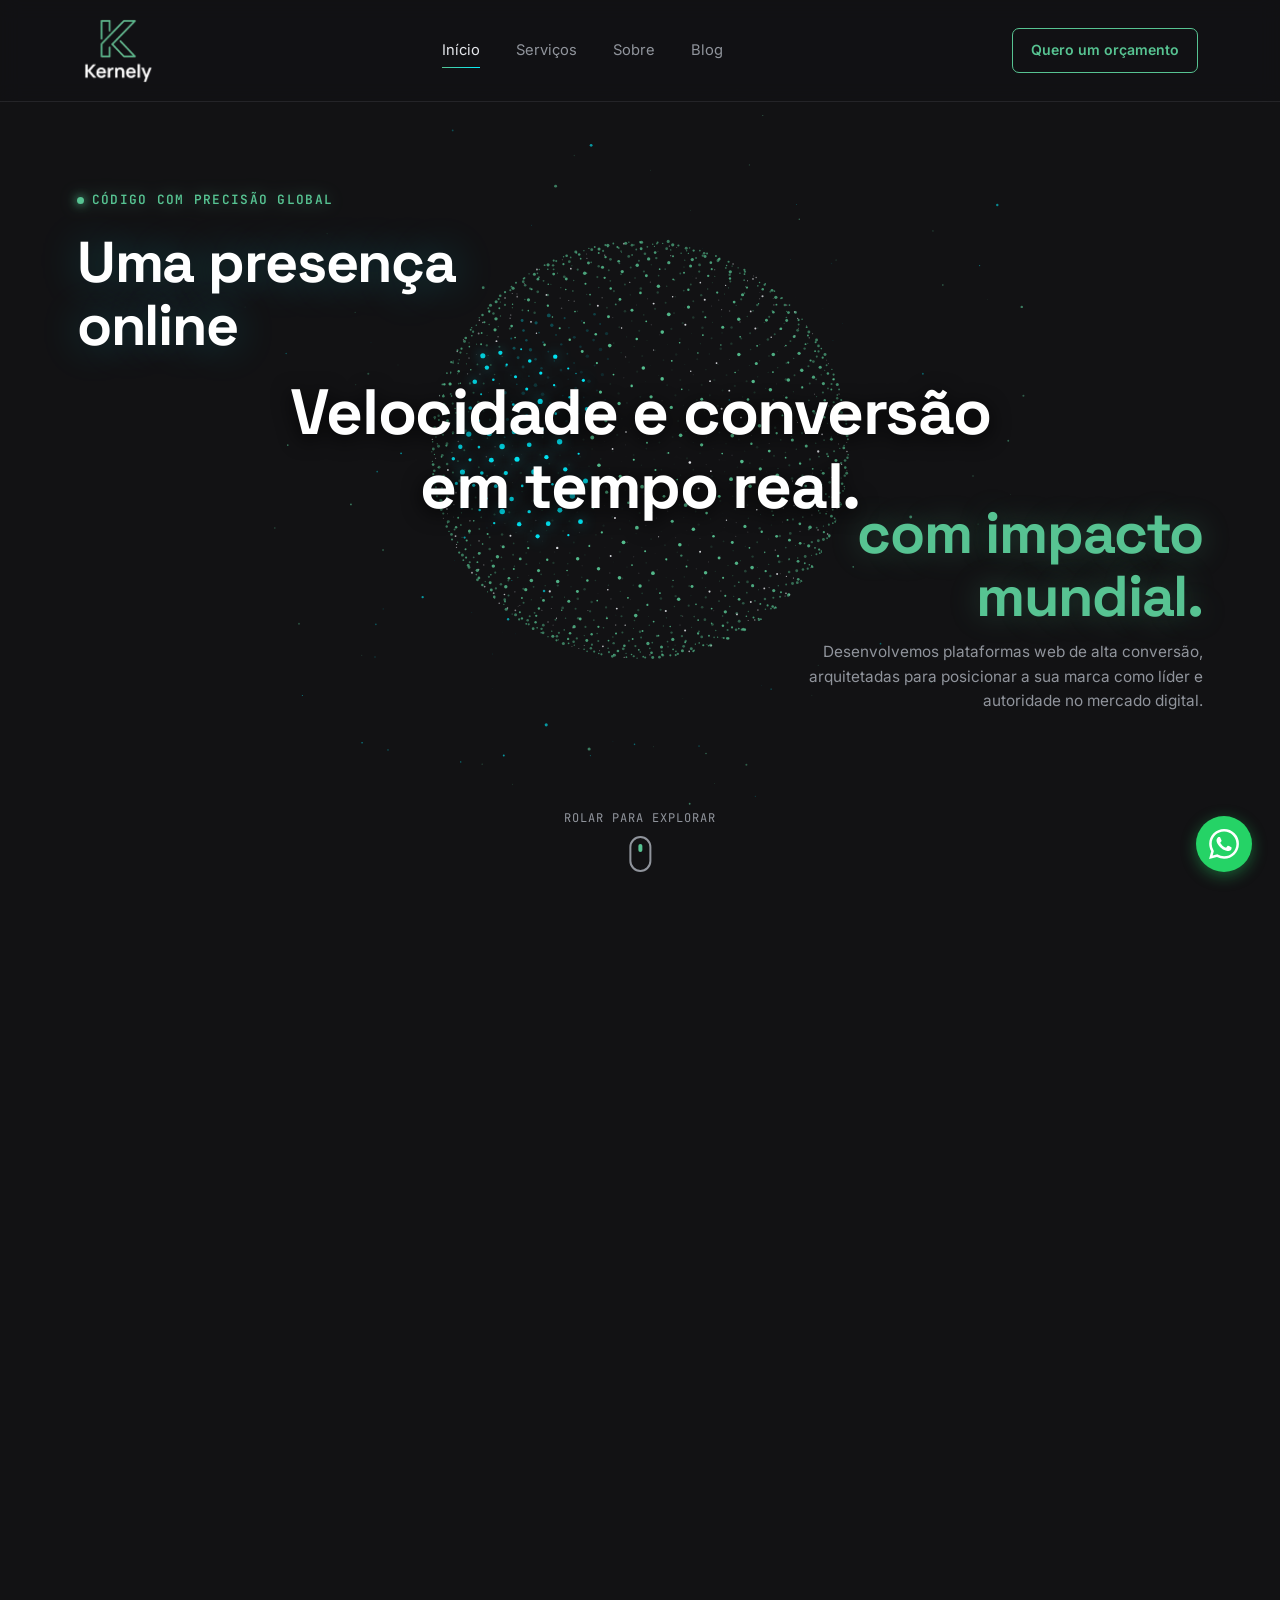
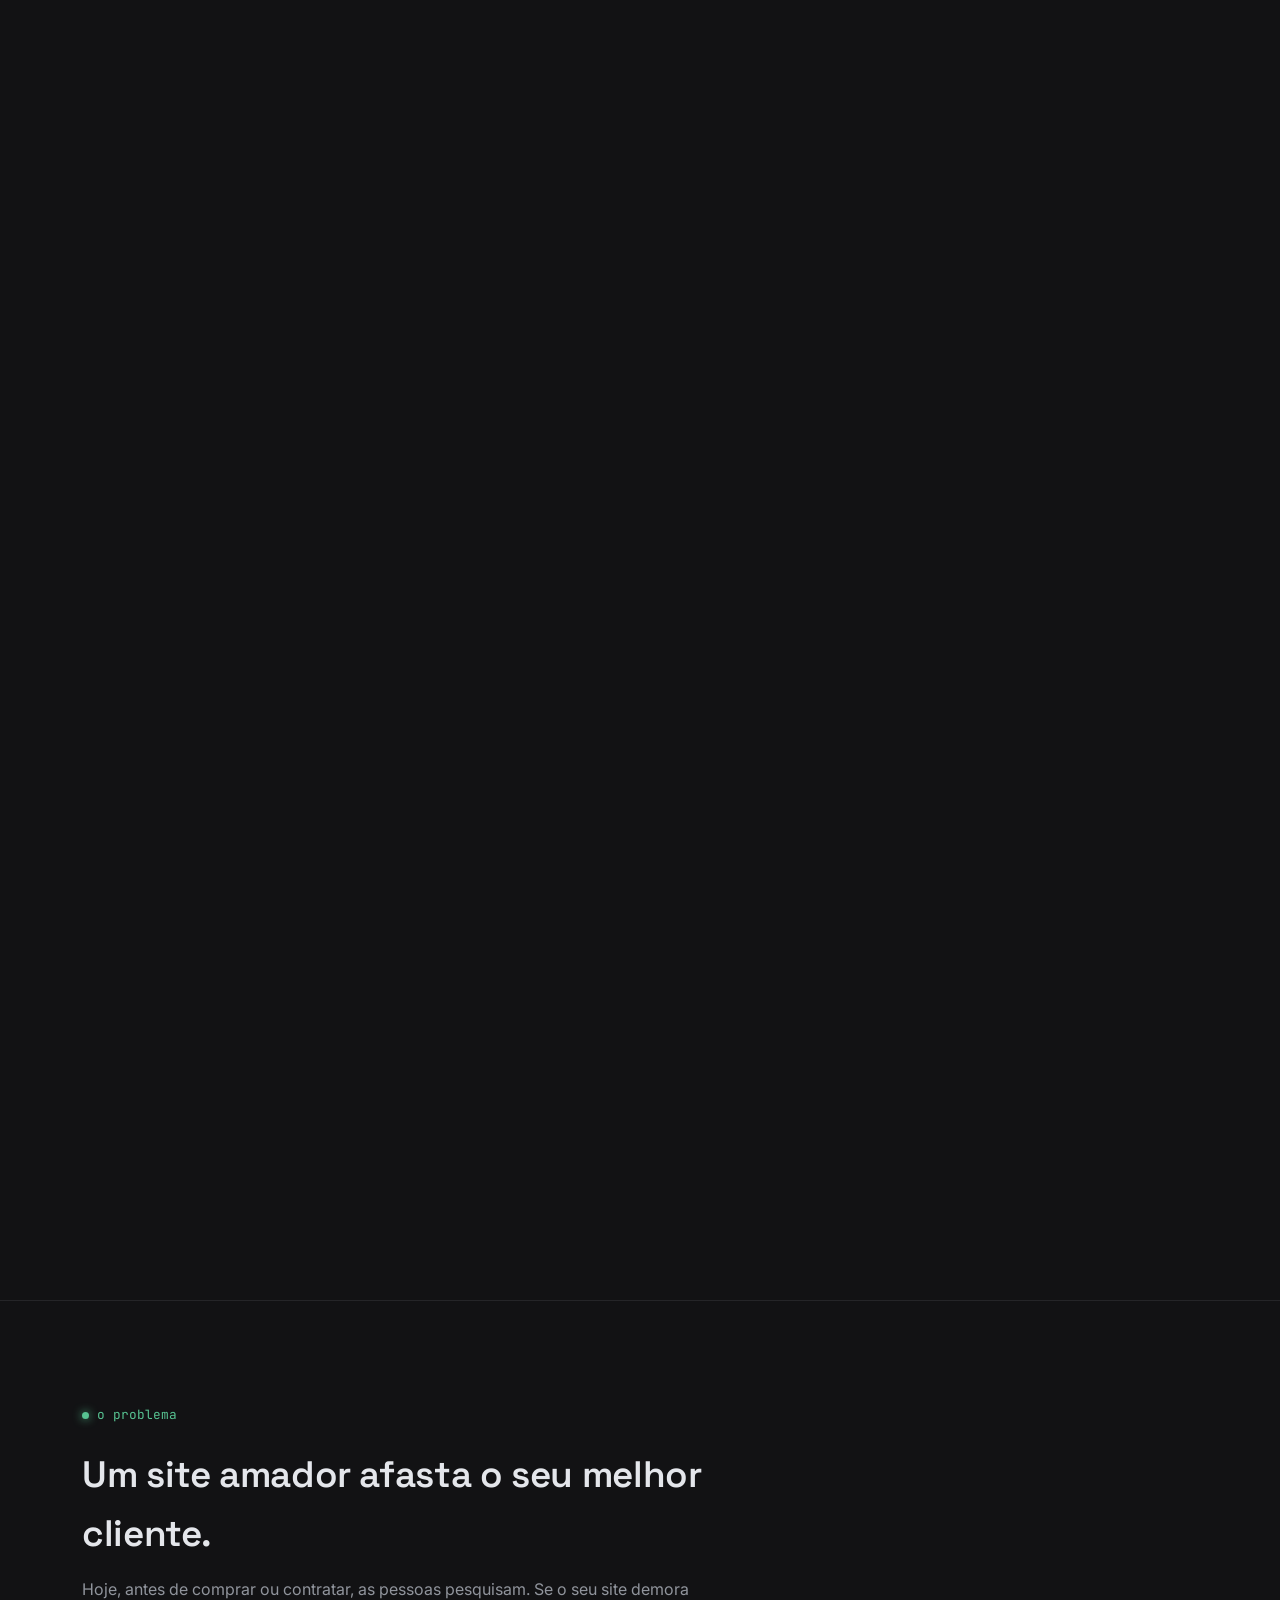
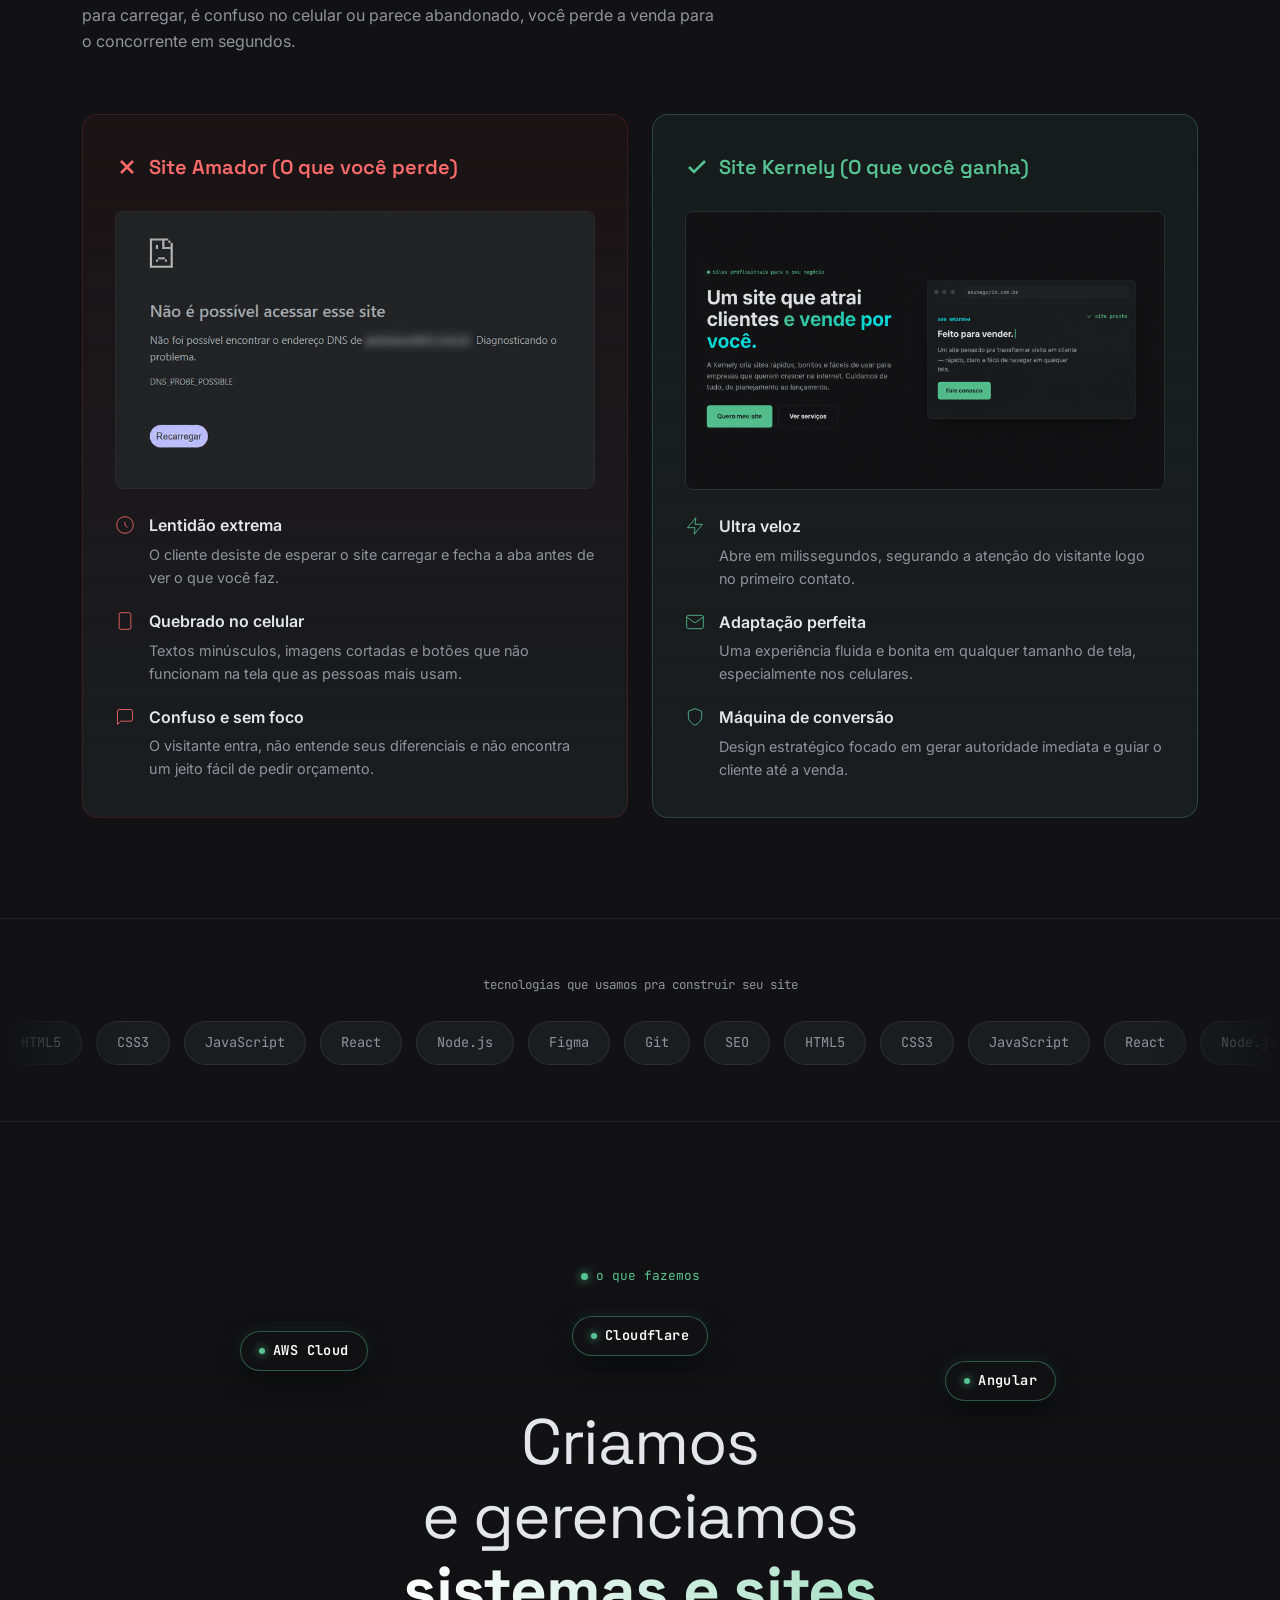
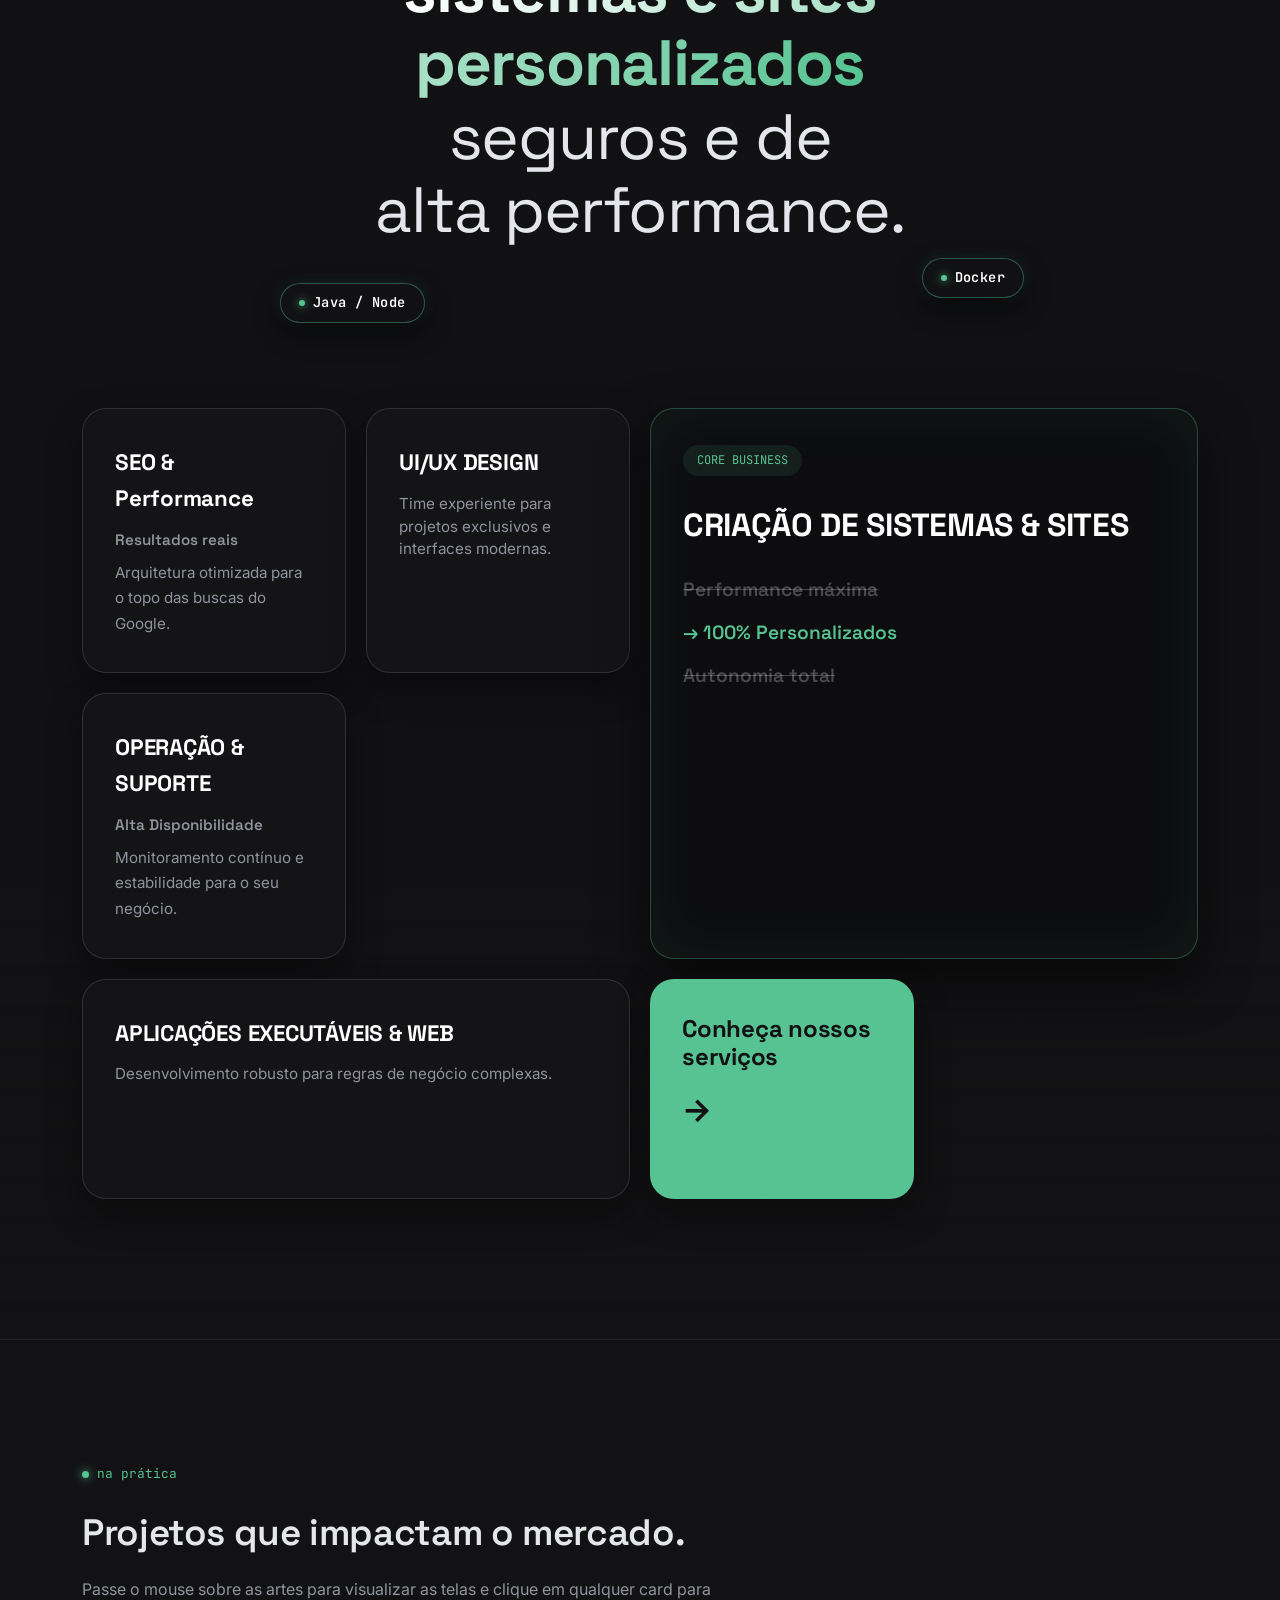
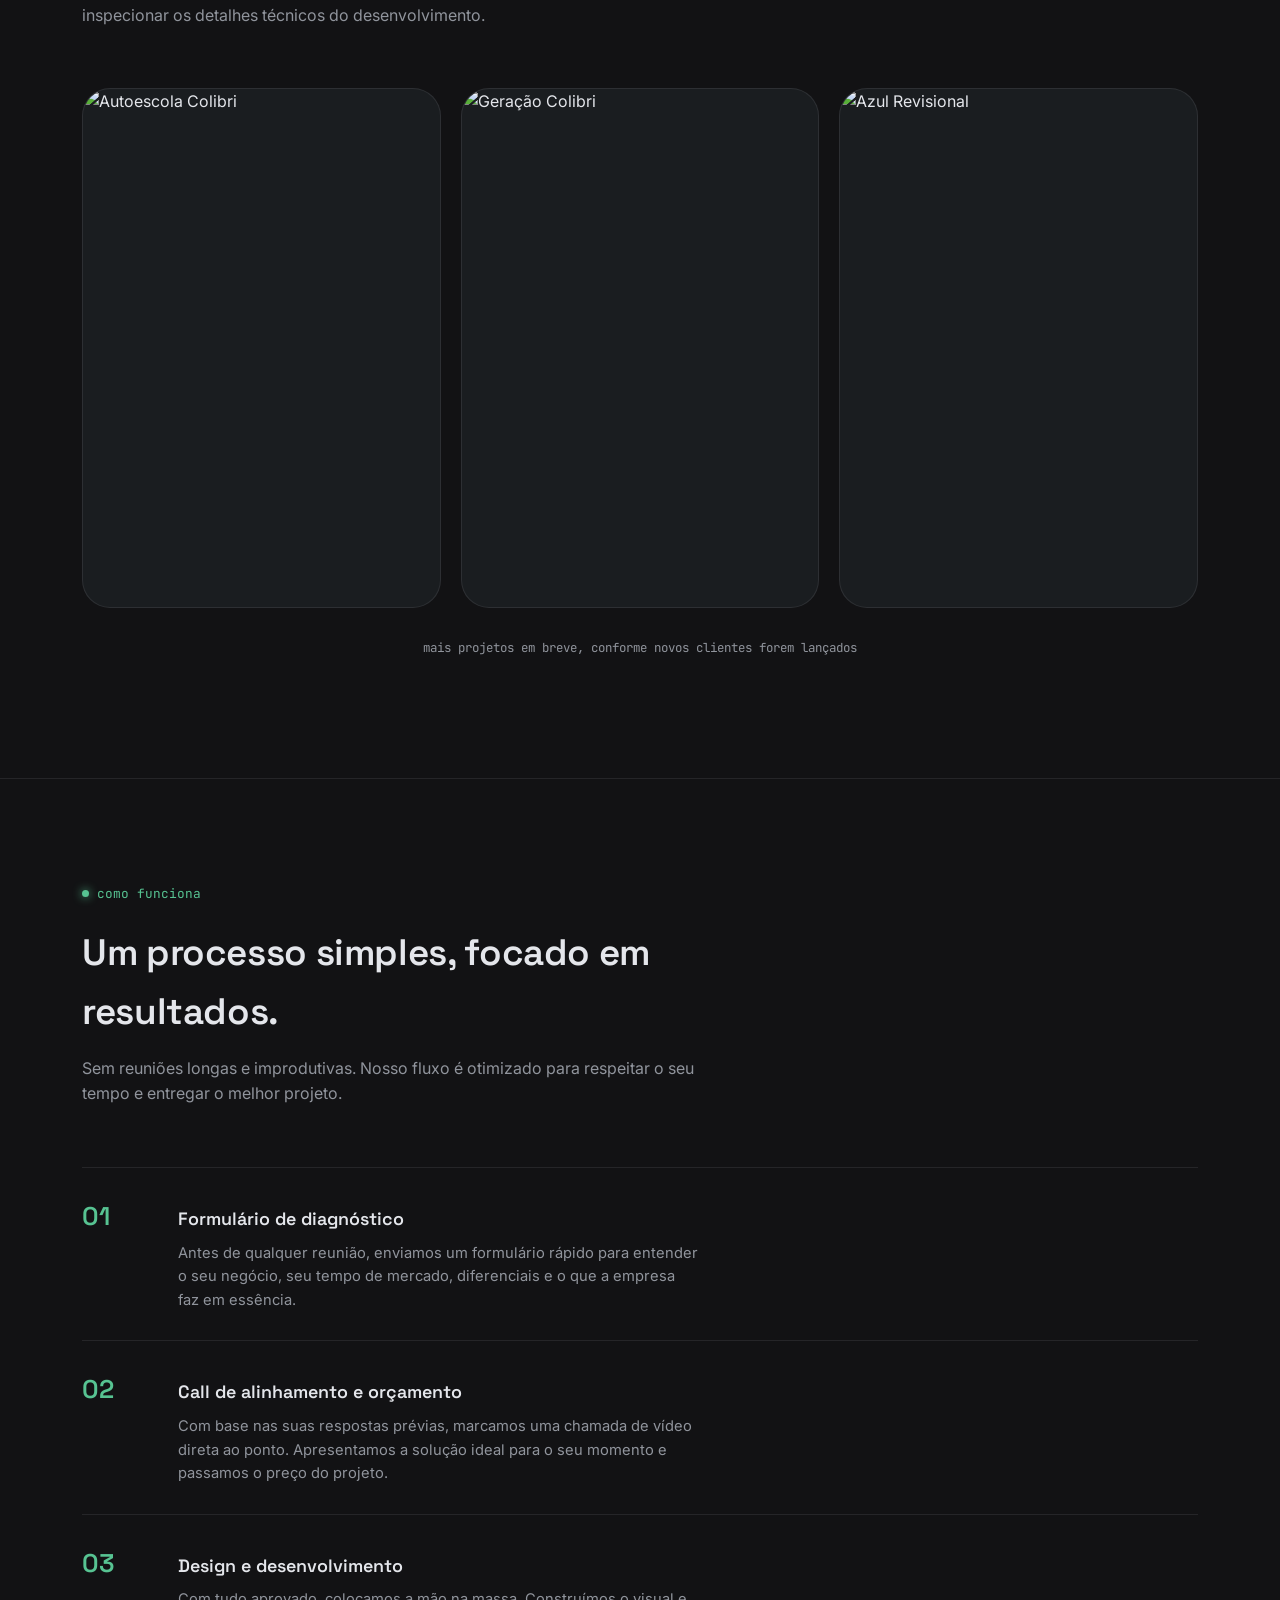
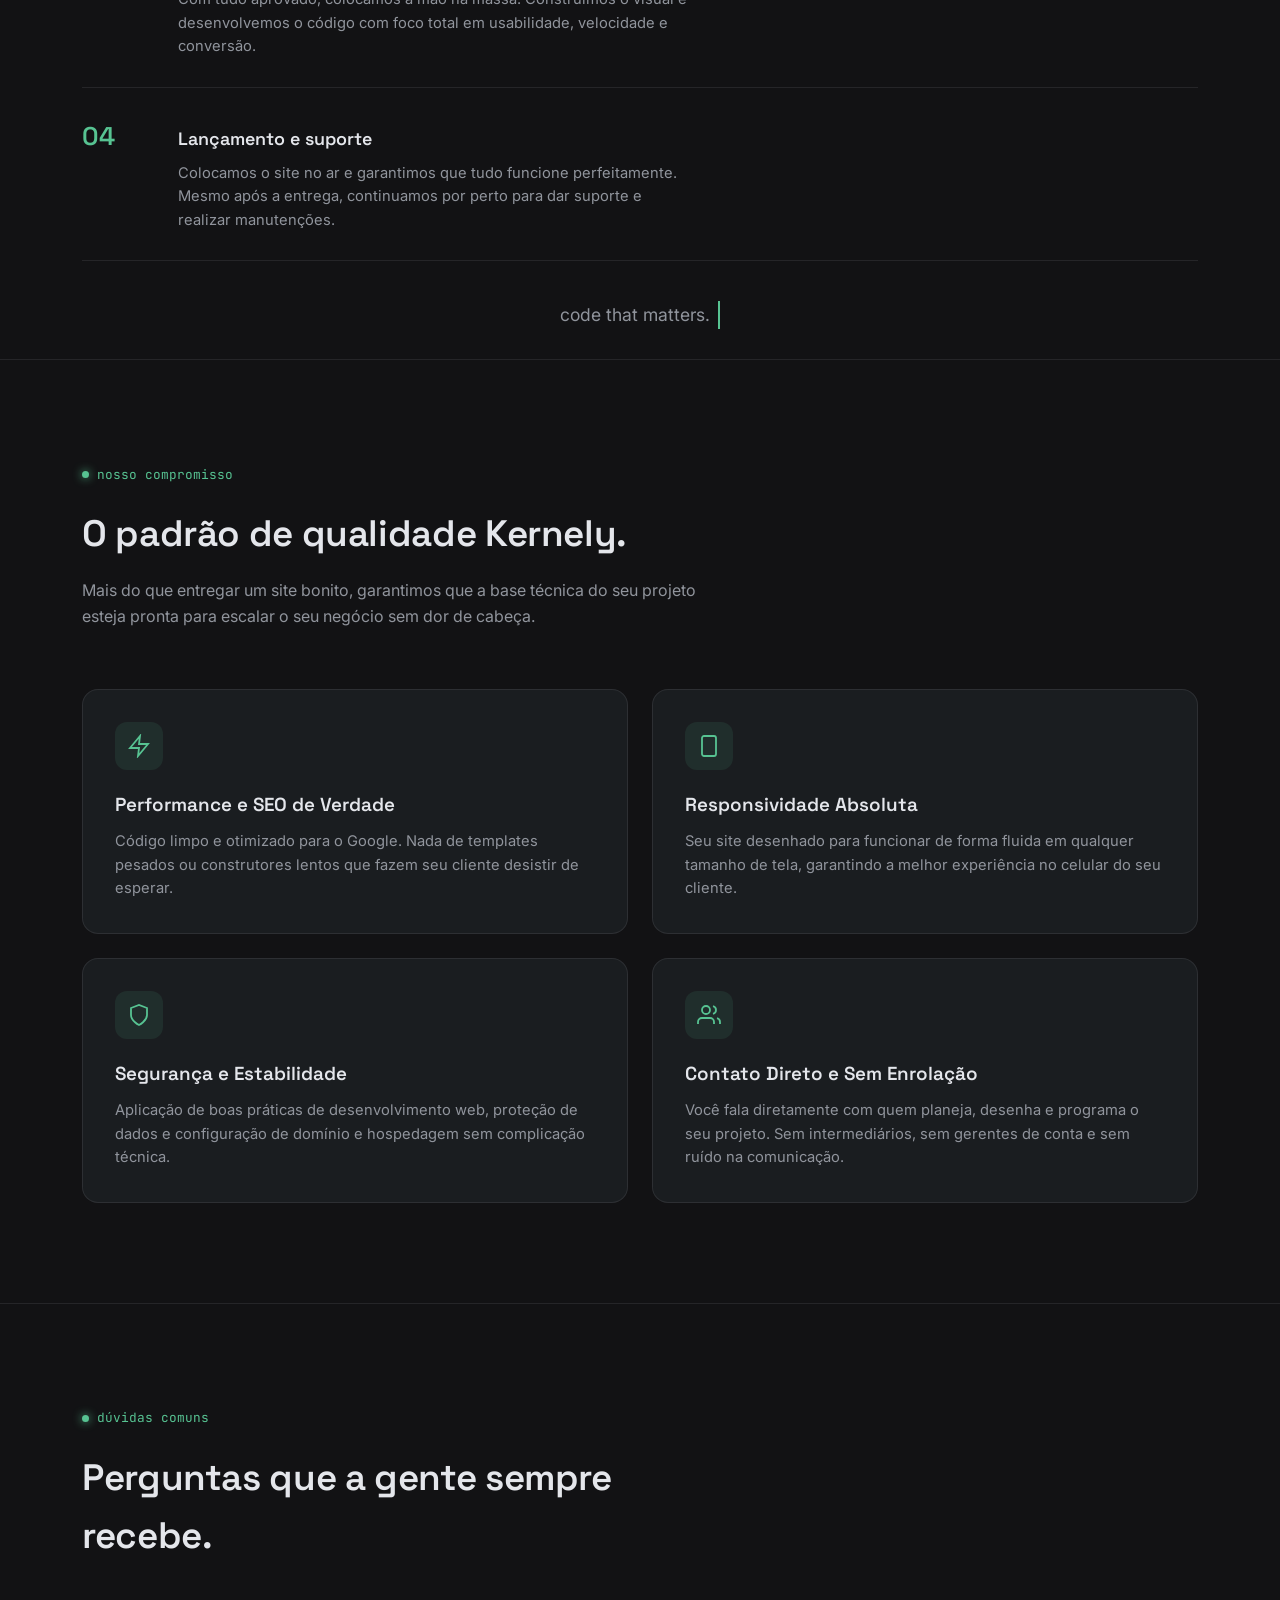
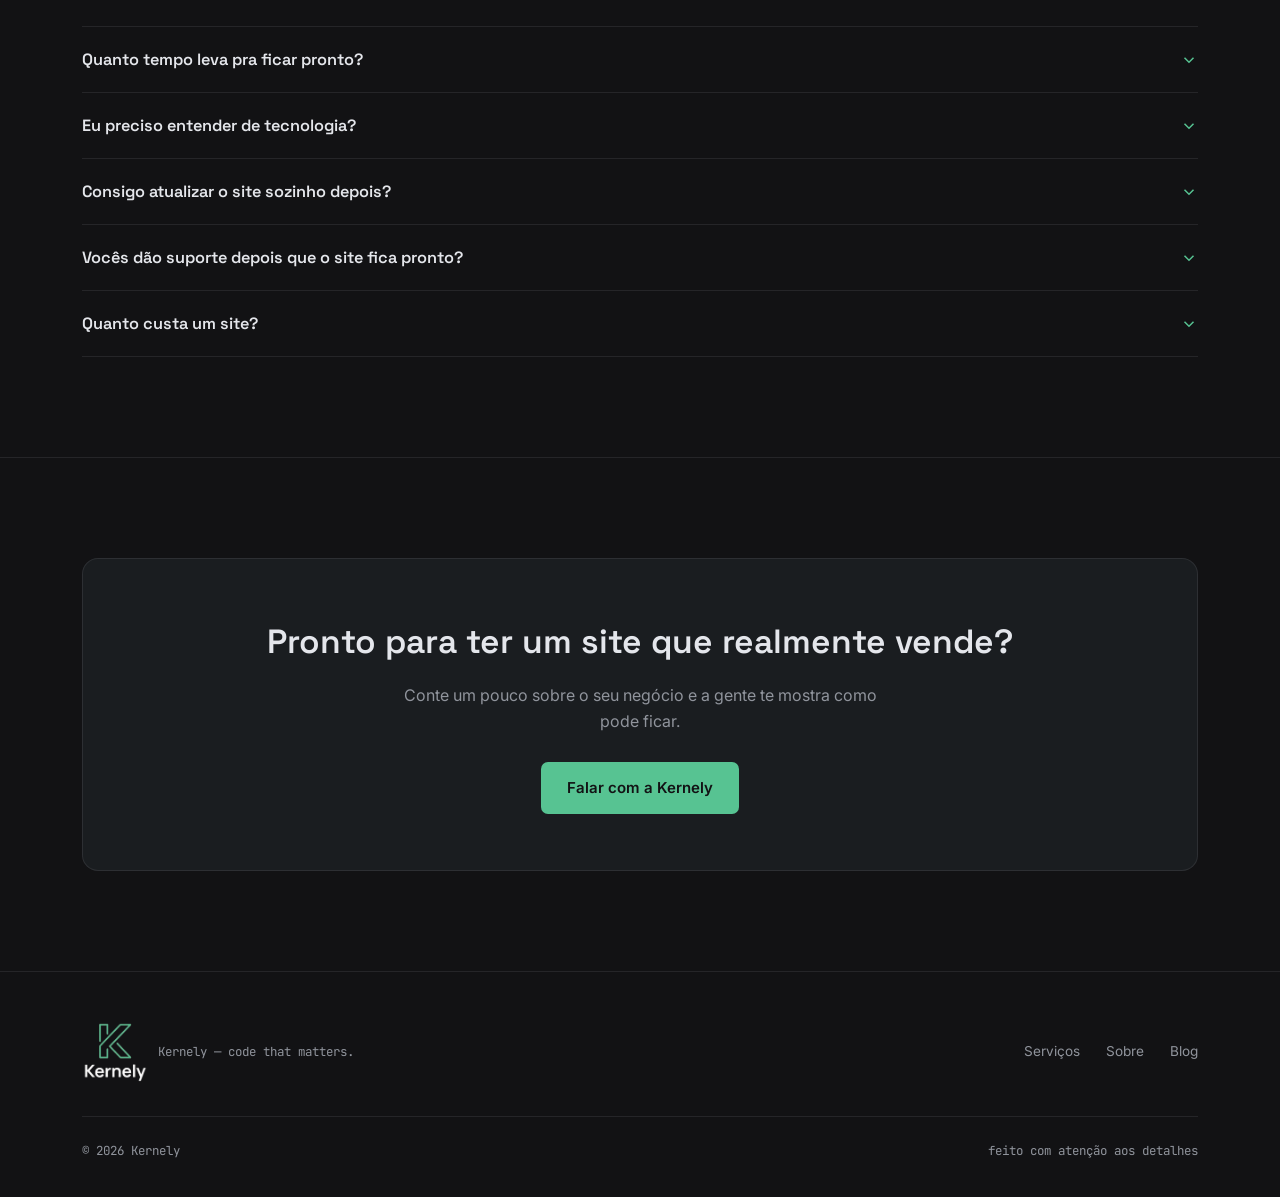
==== commit ea122441: "Mudanças na página inicial Arrumada animações e responsividade mobile, vídeo na seção hero e alterad" ====
--- a/index.html
+++ b/index.html
@@ -8,7 +8,7 @@
 <link rel="preconnect" href="https://fonts.googleapis.com">
 <link rel="preconnect" href="https://fonts.gstatic.com" crossorigin>
 <link href="https://fonts.googleapis.com/css2?family=Space+Grotesk:wght@400;500;600;700&family=Inter:wght@400;500;600&family=JetBrains+Mono:wght@400;500&display=swap" rel="stylesheet">
-<link rel="stylesheet" href="styles.css?v=8">
+<link rel="stylesheet" href="styles.css?v=9">
 
 <!-- Favicons -->
 <link rel="icon" type="image/svg+xml" href="imagens/favicon.svg">
@@ -131,9 +131,8 @@
       <canvas id="hero-particles-canvas" class="hero-canvas"></canvas>
 
       <!-- Vídeo Central (Fases 5 a 10: Expansão em Círculo até Fullscreen) -->
-      <!-- Vídeo Central (Agora puxando direto da sua pasta local!) -->
       <div class="hero-video-wrap" id="hero-video-wrap">
-        <video class="hero-video" id="hero-video" src="imagens/video_site.mp4" autoplay loop muted playsinline></video>
+        <video class="hero-video" id="hero-video" src="imagens/video_site.mp4" autoplay loop muted playsinline webkit-playsinline></video>
       </div>
 
       <!-- 1. CAMADA DIAGONAL DO GLOBO (Fases 1 a 4 - Some quando o vídeo entra) -->
@@ -254,112 +253,159 @@
     </div>
   </section>
 
-  <!-- SERVICES SUMMARY -->
-  <section>
-    <div class="wrap">
-      <div class="section-head reveal">
+  <!-- NOVA SEÇÃO DE SERVIÇOS (MANIFESTO & BENTO GRID) -->
+  <section class="k-services-showcase">
+    <div class="wrap">
+      
+      <!-- PARTE 1: MANIFESTO COM TECNOLOGIAS FLUTUANTES -->
+      <div class="services-manifesto reveal">
         <span class="eyebrow">o que fazemos</span>
-        <h2>Nosso foco é desenvolvimento web.</h2>
-        <p>Sites institucionais, lojas virtuais e sistemas sob medida — sempre priorizando a web, que é onde seu cliente te encontra primeiro.</p>
-      </div>
-      <div class="card-grid grid-3">
-        <div class="card reveal">
-          <div class="icon"><svg viewBox="0 0 24 24" fill="none" stroke="currentColor" stroke-width="1.7"><path d="M3 12h18M12 3v18M4 7h16M4 17h16"/></svg></div>
-          <h3>Sites institucionais</h3>
-          <p>Uma presença online profissional, com as informações certas para conquistar quem visita.</p>
-          <a class="card-link" href="servicos.html">Saiba mais <svg viewBox="0 0 24 24" fill="none" stroke="currentColor" stroke-width="2"><path d="M5 12h14M13 5l7 7-7 7"/></svg></a>
-        </div>
-        <div class="card reveal d1">
-          <div class="icon"><svg viewBox="0 0 24 24" fill="none" stroke="currentColor" stroke-width="1.7"><path d="M6 6h15l-1.5 9h-12z"/><circle cx="9" cy="20" r="1"/><circle cx="18" cy="20" r="1"/></svg></div>
-          <h3>Lojas virtuais</h3>
-          <p>Sua loja funcionando 24 horas, com catálogo, carrinho e pagamento online.</p>
-          <a class="card-link" href="servicos.html">Saiba mais <svg viewBox="0 0 24 24" fill="none" stroke="currentColor" stroke-width="2"><path d="M5 12h14M13 5l7 7-7 7"/></svg></a>
-        </div>
-        <div class="card reveal d2">
-          <div class="icon"><svg viewBox="0 0 24 24" fill="none" stroke="currentColor" stroke-width="1.7"><rect x="3" y="4" width="18" height="13" rx="2"/><path d="M8 21h8M12 17v4"/></svg></div>
-          <h3>Sistemas sob medida</h3>
-          <p>Sistemas web e, quando o negócio realmente precisa, também para desktop.</p>
-          <a class="card-link" href="servicos.html">Saiba mais <svg viewBox="0 0 24 24" fill="none" stroke="currentColor" stroke-width="2"><path d="M5 12h14M13 5l7 7-7 7"/></svg></a>
-        </div>
-      </div>
-    </div>
-  </section>
-
-  <!-- PORTFÓLIO (SLIDER CATÁLOGO) -->
-  <section id="portfolio-section">
-    <div class="wrap">
+        <div class="manifesto-center">
+          <!-- Logos de Tecnologias Flutuando ao redor -->
+          <span class="tech-badge tech-tl">AWS Cloud</span>
+          <span class="tech-badge tech-tc">Cloudflare</span>
+          <span class="tech-badge tech-tr">Angular</span>
+          <span class="tech-badge tech-bl">Java / Node</span>
+          <span class="tech-badge tech-br">Docker</span>
+          
+          <h2 class="manifesto-title">
+            Criamos <br>
+            e gerenciamos <br>
+            <strong class="highlight-text">sistemas e sites personalizados</strong> <br>
+            seguros e de <br>
+            alta performance.
+          </h2>
+        </div>
+      </div>
+
+      <!-- PARTE 2: O BENTO GRID (CATÁLOGO DE SERVIÇOS EM CARDS) -->
+      <div class="bento-grid reveal d1">
+        
+        <!-- Card 1: SEO & Performance -->
+        <div class="bento-card card-seo">
+          <div class="bento-content">
+            <h3>SEO & Performance</h3>
+            <p class="bento-highlight">Resultados reais</p>
+            <span class="bento-desc">Arquitetura otimizada para o topo das buscas do Google.</span>
+          </div>
+        </div>
+
+        <!-- Card 2: UI/UX Design -->
+        <div class="bento-card card-design">
+          <div class="bento-content">
+            <h3>UI/UX DESIGN</h3>
+            <p>Time experiente para projetos exclusivos e interfaces modernas.</p>
+          </div>
+        </div>
+
+        <!-- Card 3: Criação de Sistemas & Sites (Card Principal Destaque) -->
+        <div class="bento-card card-main-dev">
+          <div class="bento-content">
+            <span class="bento-tag">CORE BUSINESS</span>
+            <h3>CRIAÇÃO DE SISTEMAS & SITES</h3>
+            <ul class="bento-list">
+              <li class="muted">Performance máxima</li>
+              <li class="active">→ 100% Personalizados</li>
+              <li class="muted">Autonomia total</li>
+            </ul>
+          </div>
+        </div>
+
+        <!-- Card 4: Operação e Suporte -->
+        <div class="bento-card card-ops">
+          <div class="bento-content">
+            <h3>OPERAÇÃO & SUPORTE</h3>
+            <p class="bento-highlight">Alta Disponibilidade</p>
+            <span class="bento-desc">Monitoramento contínuo e estabilidade para o seu negócio.</span>
+          </div>
+        </div>
+
+        <!-- Card 5: Soluções Sob Medida -->
+        <div class="bento-card card-custom">
+          <div class="bento-content">
+            <h3>APLICAÇÕES EXECUTÁVEIS & WEB</h3>
+            <p>Desenvolvimento robusto para regras de negócio complexas.</p>
+          </div>
+        </div>
+
+        <!-- Card 6: CTA (Botão de Ação Destacado) -->
+        <a href="https://wa.me/5511995620111" target="_blank" class="bento-card card-cta">
+          <div class="bento-content">
+            <h3>Conheça nossos serviços</h3>
+            <span class="cta-arrow">→</span>
+          </div>
+        </a>
+
+      </div>
+
+    </div>
+  </section>
+
+  <!-- ==========================================================================
+       SEÇÃO DE CARDS INTERATIVOS (EFEITO EXPANSIVO + MODAL)
+       ========================================================================== -->
+  <section class="k-interactive-portfolio">
+    <div class="wrap">
+      
       <div class="section-head reveal">
         <span class="eyebrow">na prática</span>
-        <h2>Projetos que já entregamos.</h2>
-        <p>Conheça alguns dos sites reais que desenvolvemos para ajudar empresas a atrair mais clientes e vender mais na internet.</p>
-      </div>
-
-      <div class="portfolio-showcase reveal" id="portfolio-showcase">
+        <h2>Projetos que impactam o mercado.</h2>
+        <p>Passe o mouse sobre as artes para visualizar as telas e clique em qualquer card para inspecionar os detalhes técnicos do desenvolvimento.</p>
+      </div>
+
+      <!-- GRID DE CARDS EXPANSIVOS -->
+      <div class="portfolio-cards-container reveal d1">
         
-        <div class="showcase-card active" data-index="0">
-          <div class="showcase-img-wrap">
-            <a href="https://colibriautoescola.com.br" target="_blank" rel="noopener noreferrer">
-              <img src="imagens/colibri-autoescola.png" alt="Página inicial da Autoescola Colibri" class="showcase-img">
-            </a>
-          </div>
-          <div class="showcase-content">
-            <span class="portfolio-badge real">projeto real</span>
-            <h3>Auto Escola Colibri</h3>
-            <p>Landing page com trajeto animado, avaliações reais em destaque e números do negócio contados na tela para gerar autoridade imediata.</p>
-            <a href="https://colibriautoescola.com.br" target="_blank" rel="noopener noreferrer" class="portfolio-visit-link">
-              Visitar site ao vivo 
-              <svg viewBox="0 0 24 24" fill="none" stroke="currentColor" stroke-width="2"><path d="M7 17L17 7M17 7H7M17 7V17"/></svg>
-            </a>
-          </div>
-        </div>
-
-        <div class="showcase-card" data-index="1">
-          <div class="showcase-img-wrap">
-            <a href="https://link-do-geracao-colibri.com.br" target="_blank" rel="noopener noreferrer">
-              <img src="imagens/geração-colibri.png" alt="Página inicial do site Geração Colibri" class="showcase-img">
-            </a>
-          </div>
-          <div class="showcase-content">
-            <span class="portfolio-badge real">projeto real</span>
-            <h3>Geração Colibri</h3>
-            <p>Site institucional completo desenvolvido para destacar os diferenciais, a estrutura e os serviços de impacto do projeto Geração Colibri.</p>
-            <a href="https://link-do-geracao-colibri.com.br" target="_blank" rel="noopener noreferrer" class="portfolio-visit-link">
-              Visitar site ao vivo 
-              <svg viewBox="0 0 24 24" fill="none" stroke="currentColor" stroke-width="2"><path d="M7 17L17 7M17 7H7M17 7V17"/></svg>
-            </a>
-          </div>
-        </div>
-
-        <div class="showcase-card" data-index="2">
-          <div class="showcase-img-wrap">
-            <a href="https://guihbarbz.github.io/azulrevisional/" target="_blank" rel="noopener noreferrer">
-              <img src="imagens/azul-revisional.png" alt="Página inicial do site Azul Revisional" class="showcase-img">
-            </a>
-          </div>
-          <div class="showcase-content">
-            <span class="portfolio-badge real">projeto real</span>
-            <h3>Azul Revisional</h3>
-            <p>Site para consultoria financeira focado em alta conversão, evidenciando serviços de redução de parcelas e análise de juros abusivos em financiamentos.</p>
-            <a href="https://guihbarbz.github.io/azulrevisional/" target="_blank" rel="noopener noreferrer" class="portfolio-visit-link">
-              Visitar site ao vivo 
-              <svg viewBox="0 0 24 24" fill="none" stroke="currentColor" stroke-width="2"><path d="M7 17L17 7M17 7H7M17 7V17"/></svg>
-            </a>
-          </div>
-        </div>
-
-        <div class="showcase-controls">
-          <button class="showcase-arrow prev-btn" id="prev-project" aria-label="Projeto anterior">
-            <svg class="arrow-icon" viewBox="0 0 24 24" fill="none" stroke="currentColor" stroke-width="2.2"><path d="M15 18l-6-6 6-6"/></svg>
-          </button>
-          <div class="showcase-dots" id="showcase-dots">
-            <button class="dot-btn active" aria-label="Ver projeto 1" data-slide="0"></button>
-            <button class="dot-btn" aria-label="Ver projeto 2" data-slide="1"></button>
-            <button class="dot-btn" aria-label="Ver projeto 3" data-slide="2"></button>
-          </div>
-          <button class="showcase-arrow next-btn" id="next-project" aria-label="Próximo projeto">
-            <svg class="arrow-icon" viewBox="0 0 24 24" fill="none" stroke="currentColor" stroke-width="2.2"><path d="M9 18l6-6-6-6"/></svg>
-          </button>
-        </div>
+        <!-- CARD 1 -->
+        <div class="p-card" onclick="openPortfolioModal(0)">
+          <!-- Camada 1: Estado Inicial -->
+          <div class="p-card-base">
+            <img src="imagens/capa-colibri.svg" alt="Autoescola Colibri" class="p-bg-img">
+          </div>
+
+          <!-- Camada 2: Estado ao Passar o Mouse -->
+          <div class="p-card-hover">
+            <img src="imagens/colibri-autoescola.png" alt="Preview Colibri" class="p-hover-img">
+            <div class="p-hover-overlay"></div>
+            <div class="p-plus-btn"><span>+</span></div>
+          </div>
+        </div>
+
+        <!-- CARD 2 -->
+        <div class="p-card" onclick="openPortfolioModal(1)">
+          <div class="p-card-base">
+            <img src="imagens/capa-geracao-colibri.svg" alt="Geração Colibri" class="p-bg-img">
+          </div>
+          <div class="p-card-hover">
+            <img src="imagens/geração-colibri.png" alt="Preview Geração Colibri" class="p-hover-img">
+            <div class="p-hover-overlay"></div>
+            <div class="p-plus-btn"><span>+</span></div>
+          </div>
+        </div>
+
+        <!-- CARD 3 -->
+        <div class="p-card" onclick="openPortfolioModal(2)">
+          <div class="p-card-base">
+            <img src="imagens/capa-azul-revisional.svg" alt="Azul Revisional" class="p-bg-img">
+          </div>
+          <div class="p-card-hover">
+            <img src="imagens/azul-revisional.png" alt="Preview Azul Revisional" class="p-hover-img">
+            <div class="p-hover-overlay"></div>
+            <div class="p-plus-btn"><span>+</span></div>
+          </div>
+        </div>
+
+      </div>
+
+      <!-- 💡 NOVO: CONTROLES DE NAVEGAÇÃO MOBILE (ESTILO 2ª IMAGEM) -->
+      <div class="mobile-portfolio-controls" id="mobile-controls">
+        <button class="m-nav-btn prev-btn" onclick="prevMobileCard()" aria-label="Card anterior">
+          <svg viewBox="0 0 24 24" fill="none" stroke="currentColor" stroke-width="2.5"><path d="M15 18l-6-6 6-6"/></svg>
+        </button>
+        <button class="m-nav-btn next-btn" onclick="nextMobileCard()" aria-label="Próximo card">
+          <svg viewBox="0 0 24 24" fill="none" stroke="currentColor" stroke-width="2.5"><path d="M9 18l6-6-6-6"/></svg>
+        </button>
+      </div>
 
       </div>
 
@@ -490,6 +536,29 @@
 
 </main>
 
+<!-- ==========================================================================
+     MODAL LIGHTBOX DO PORTFÓLIO
+     ========================================================================== -->
+<div id="portfolio-modal" class="p-modal-overlay">
+  <div class="p-modal-content">
+    <button class="p-modal-close" onclick="closePortfolioModal()">✕</button>
+    <div class="p-modal-showcase">
+      <img id="modal-img" src="" alt="Showcase Projeto" class="modal-mockup-img">
+    </div>
+    <div class="p-modal-info">
+      <h2 id="modal-title">Nome do Projeto</h2>
+      <div class="modal-divider"></div>
+      <p id="modal-desc">Descrição detalhada do projeto aparecerá aqui.</p>
+      <div style="margin-top: 24px;">
+        <a id="modal-link" href="#" target="_blank" rel="noopener noreferrer" class="btn-primary" style="display: inline-flex; align-items: center; gap: 8px;">
+          Acessar Site Ao Vivo
+          <svg viewBox="0 0 24 24" fill="none" stroke="currentColor" stroke-width="2" style="width:16px;height:16px;"><path d="M7 17L17 7M17 7H7M17 7V17"/></svg>
+        </a>
+      </div>
+    </div>
+  </div>
+</div>
+
 <footer>
   <div class="wrap">
     <div class="footer-grid">
--- a/styles.css
+++ b/styles.css
@@ -159,7 +159,7 @@
 /* --- 05. SCROLLYTELLING "POR QUE A KERNELY" (ZOOM NO K) --- */
 .k-scrolly-section {
   position: relative;
-  height: 400vh; /* Calibrado para durar exatas 4 fases (Intro + 3 Diferenciais) */
+  height: 400vh;
   background-color: var(--bg);
   padding: 0 !important; margin: 0 !important; overflow: clip;
 }
@@ -183,7 +183,6 @@
   display: flex; 
   align-items: center; 
   justify-content: center;
-  /* Centraliza a mira exatamente no meio do "K" verde para que ele cubra a tela inteira de forma equilibrada */
   transform-origin: 50% 35%; 
   will-change: transform, opacity; 
   z-index: 1;
@@ -200,7 +199,6 @@
 }
 .k-differentials-stage.active { opacity: 1; visibility: visible; pointer-events: auto; }
 
-/* Lado Esquerdo: Cards Visuais (.k-visual-item) */
 .k-visual-left { position: relative; width: 100%; flex: 1; max-width: 500px; min-height: 380px; display: flex; align-items: center; }
 .k-visual-item {
   position: absolute; top: 50%; left: 0; width: 100%; transform: translateY(-50%) scale(0.95);
@@ -224,7 +222,6 @@
 .k-dark-card h3 { font-family: var(--display); font-size: 1.5rem; font-weight: 700; color: #FFFFFF; margin-bottom: 12px; letter-spacing: -0.01em; }
 .k-dark-card p { color: var(--muted); font-size: 0.96rem; line-height: 1.65; margin: 0; }
 
-/* Lado Direito: Textos dos Diferenciais (.diff-item) */
 .k-text-right { position: relative; width: 100%; flex: 1; max-width: 480px; min-height: 300px; display: flex; align-items: center; }
 .diff-item {
   position: absolute; top: 50%; left: 0; width: 100%; transform: translateY(-50%) translateX(30px);
@@ -257,7 +254,6 @@
 }
 .k-feature-card:hover { transform: translateY(-6px); border-color: rgba(87, 195, 146, 0.4); box-shadow: 0 20px 45px rgba(0, 0, 0, 0.6); }
 
-/* Trava de segurança para impedir que o SVG estoure a tela */
 .card-line-art { width: 100%; height: 90px; margin-bottom: 24px; display: flex; align-items: center; justify-content: flex-start; overflow: hidden; }
 .card-line-art svg { width: auto; max-width: 100%; height: 100%; max-height: 80px; stroke: var(--accent); display: block; }
 .k-feature-card h3 { font-family: var(--display); font-size: 1.3rem; font-weight: 700; color: #FFF; margin-bottom: 12px; letter-spacing: -0.01em; }
@@ -274,7 +270,6 @@
 .section-head h2 { font-family: var(--display); font-weight: 600; font-size: clamp(1.6rem, 3.2vw, 2.3rem); letter-spacing: -.01em; margin-bottom: 14px; }
 .section-head p { color: var(--muted); font-size: 1rem; }
 
-/* Animação suave .reveal com trava de segurança para o conteúdo não sumir */
 @media (max-width: 9999px) {
   .reveal { opacity: 1 !important; transform: none !important; transition: opacity 0.7s ease, transform 0.7s ease; }
   .reveal:not(.in):not(.force-visible) { opacity: 0 !important; transform: translateY(28px) !important; }
@@ -329,31 +324,266 @@
 @keyframes marquee-scroll { from { transform: translateX(0); } to { transform: translateX(-25%); } }
 .marquee-pill { font-family: var(--mono); font-size: .85rem; color: var(--muted); border: 1px solid var(--border); border-radius: 999px; padding: 10px 20px; white-space: nowrap; background: var(--bg2); }
 
-/* --- 12. PORTFÓLIO SHOWCASE SLIDER --- */
-.portfolio-showcase { background: var(--bg2); border: 1px solid var(--border); border-radius: 20px; padding: 40px; overflow: hidden; box-shadow: 0 20px 50px rgba(0, 0, 0, 0.4); }
-.showcase-card { display: none; grid-template-columns: 1.1fr 0.9fr; gap: 40px; align-items: center; opacity: 0; transform: translateX(15px); transition: opacity 0.5s ease, transform 0.5s ease; }
-.showcase-card.active { display: grid; opacity: 1; transform: translateX(0); }
-.showcase-img-wrap { width: 100%; border-radius: 12px; overflow: hidden; border: 1px solid var(--border); background: var(--bg3); aspect-ratio: 16 / 9; }
-.showcase-img-wrap a { display: block; width: 100%; height: 100%; }
-.showcase-img { width: 100%; height: 100%; object-fit: cover; object-position: top; transition: transform 0.4s ease; }
-.showcase-img-wrap:hover .showcase-img { transform: scale(1.03); }
-.portfolio-badge { font-family: var(--mono); font-size: 0.7rem; padding: 5px 14px; border-radius: 999px; display: inline-block; margin-bottom: 16px; color: var(--accent); background: rgba(87, 195, 146, 0.12); border: 1px solid rgba(87, 195, 146, 0.25); }
-.showcase-content h3 { font-family: var(--display); font-weight: 600; font-size: clamp(1.4rem, 2.5vw, 1.8rem); margin-bottom: 12px; }
-.showcase-content p { color: var(--muted); font-size: 0.98rem; margin-bottom: 10px; }
-.portfolio-visit-link { display: inline-flex !important; align-items: center !important; gap: 8px !important; margin-top: 14px !important; font-weight: 600 !important; color: var(--accent) !important; width: max-content; transition: color 0.2s !important; }
-.portfolio-visit-link svg { width: 18px !important; height: 18px !important; stroke: currentColor !important; stroke-width: 2.2 !important; transition: transform 0.2s !important; }
-.portfolio-visit-link:hover { color: var(--accent2) !important; }
-.portfolio-visit-link:hover svg { transform: translate(3px, -3px) !important; }
-.showcase-controls { display: flex; align-items: center; justify-content: center; gap: 24px; margin-top: 36px; padding-top: 24px; border-top: 1px solid var(--border); }
-.showcase-dots { display: flex; align-items: center; gap: 12px; }
-.showcase-arrow { width: 44px; height: 44px; border-radius: 50%; background: var(--bg3); border: 1px solid var(--border); color: var(--text); display: flex; align-items: center; justify-content: center; cursor: pointer; transition: all 0.25s ease; }
-.showcase-arrow:hover { background: rgba(87, 195, 146, 0.15); border-color: var(--accent); color: var(--accent); transform: scale(1.08); }
-.arrow-icon { width: 20px; height: 20px; stroke: currentColor; transition: transform 0.2s; }
-.dot-btn { width: 12px; height: 12px; border-radius: 50%; background: rgba(228, 230, 235, 0.2); border: none; cursor: pointer; transition: all 0.3s ease; position: relative; overflow: hidden; }
-.dot-btn.active { width: 38px; border-radius: 999px; background: rgba(87, 195, 146, 0.2); }
-.dot-btn.active::after {
-  content: ''; position: absolute; top: 0; left: 0; bottom: 0; width: var(--progress, 0%);
-  background: var(--accent); border-radius: 999px; box-shadow: 0 0 10px rgba(87, 195, 146, 0.8);
+/* --- 12. CARDS INTERATIVOS COM EXPANSÃO HORIZONTAL & MODAL --- */
+.k-interactive-portfolio {
+  padding: 120px 0;
+  background-color: var(--bg);
+  position: relative;
+  z-index: 2;
+}
+
+.portfolio-cards-container {
+  display: flex;
+  gap: 20px;
+  width: 100%;
+  height: 520px;
+}
+
+.p-card {
+  flex: 1;
+  position: relative;
+  border-radius: 28px;
+  overflow: hidden;
+  cursor: pointer;
+  background: var(--bg2);
+  border: 1px solid var(--border);
+  transition: flex 0.6s cubic-bezier(0.16, 1, 0.3, 1), transform 0.3s ease, border-color 0.3s ease;
+  will-change: flex;
+}
+
+.portfolio-cards-container:hover .p-card {
+  opacity: 0.6;
+}
+
+.portfolio-cards-container .p-card:hover {
+  flex: 2.5;
+  opacity: 1;
+  border-color: rgba(87, 195, 146, 0.5);
+  box-shadow: 0 25px 50px rgba(0, 0, 0, 0.6);
+}
+
+/* --- CAMADA 1: ESTADO BASE --- */
+.p-card-base {
+  position: absolute;
+  inset: 0;
+  width: 100%;
+  height: 100%;
+  z-index: 1;
+  transition: opacity 0.4s ease, transform 0.6s cubic-bezier(0.16, 1, 0.3, 1);
+  display: flex;
+  flex-direction: column;
+  justify-content: flex-end;
+  padding: 0;
+}
+
+.p-bg-img {
+  position: absolute;
+  inset: 0;
+  width: 100%;
+  height: 100%;
+  /* PREENCHE 100% DO CARD: Elimina qualquer borda ou espaço vazio nas laterais e no topo */
+  object-fit: cover; 
+  /* ANCORA NA BASE: A logo fica travada na parte inferior do card e NUNCA é cortada */
+  object-position: center bottom; 
+  z-index: -1;
+  transition: transform 0.6s ease;
+}
+
+.p-logo-wrap {
+  position: relative;
+  z-index: 2;
+  text-align: center;
+}
+
+.p-logo-text {
+  font-family: var(--display);
+  font-size: 1.8rem;
+  font-weight: 700;
+  color: #FFFFFF;
+  text-shadow: 0 4px 15px rgba(0, 0, 0, 0.8);
+  letter-spacing: -0.02em;
+}
+
+.p-card:hover .p-card-base {
+  opacity: 0;
+  transform: scale(0.95);
+  pointer-events: none;
+}
+
+.p-card-hover {
+  position: absolute;
+  inset: 0;
+  width: 100%;
+  height: 100%;
+  z-index: 2;
+  opacity: 0;
+  transform: scale(1.08);
+  transition: opacity 0.4s ease, transform 0.6s cubic-bezier(0.16, 1, 0.3, 1);
+  display: flex;
+  align-items: center;
+  justify-content: center;
+  pointer-events: none;
+}
+
+.p-hover-img {
+  position: absolute;
+  inset: 0;
+  width: 100%;
+  height: 100%;
+  object-fit: cover;
+  transform: scale(1.15) rotate(-3deg); 
+  transition: transform 0.6s ease;
+}
+
+.p-hover-overlay {
+  position: absolute;
+  inset: 0;
+  background: rgba(10, 11, 13, 0.55);
+  backdrop-filter: blur(4px);
+  -webkit-backdrop-filter: blur(4px);
+}
+
+.p-plus-btn {
+  position: relative;
+  z-index: 3;
+  width: 64px;
+  height: 64px;
+  border-radius: 50%;
+  background: rgba(255, 255, 255, 0.1);
+  border: 1px solid rgba(255, 255, 255, 0.3);
+  backdrop-filter: blur(10px);
+  color: #FFFFFF;
+  font-size: 2rem;
+  font-weight: 300;
+  display: flex;
+  align-items: center;
+  justify-content: center;
+  box-shadow: 0 10px 25px rgba(0, 0, 0, 0.5);
+  transition: transform 0.3s ease, background 0.3s ease, border-color 0.3s ease;
+}
+
+.p-card:hover .p-card-hover {
+  opacity: 1;
+  transform: scale(1);
+  pointer-events: auto;
+}
+
+.p-card:hover .p-plus-btn:hover {
+  transform: scale(1.15) rotate(90deg);
+  background: var(--accent);
+  border-color: var(--accent);
+  color: #121214;
+}
+
+/* ==========================================================================
+   ESTILO DO MODAL LIGHTBOX
+   ========================================================================== */
+.p-modal-overlay {
+  position: fixed;
+  inset: 0;
+  background: rgba(8, 9, 10, 0.85);
+  backdrop-filter: blur(16px);
+  -webkit-backdrop-filter: blur(16px);
+  z-index: 99999;
+  display: flex;
+  align-items: center;
+  justify-content: center;
+  padding: 24px;
+  opacity: 0;
+  visibility: hidden;
+  transition: opacity 0.3s ease, visibility 0.3s ease;
+}
+
+.p-modal-overlay.active {
+  opacity: 1;
+  visibility: visible;
+}
+
+.p-modal-content {
+  background: #121316;
+  border: 1px solid rgba(255, 255, 255, 0.12);
+  border-radius: 28px;
+  width: 100%;
+  max-width: 1000px;
+  max-height: 90vh;
+  overflow-y: auto;
+  position: relative;
+  box-shadow: 0 30px 80px rgba(0, 0, 0, 0.8);
+  transform: translateY(30px) scale(0.95);
+  transition: transform 0.4s cubic-bezier(0.16, 1, 0.3, 1);
+  padding: 40px;
+}
+
+.p-modal-overlay.active .p-modal-content {
+  transform: translateY(0) scale(1);
+}
+
+.p-modal-close {
+  position: absolute;
+  top: 24px;
+  right: 24px;
+  width: 44px;
+  height: 44px;
+  border-radius: 50%;
+  background: rgba(255, 255, 255, 0.05);
+  border: 1px solid rgba(255, 255, 255, 0.15);
+  color: #FFFFFF;
+  font-size: 1.2rem;
+  cursor: pointer;
+  display: flex;
+  align-items: center;
+  justify-content: center;
+  transition: all 0.2s ease;
+  z-index: 10;
+}
+
+.p-modal-close:hover {
+  background: rgba(255, 60, 60, 0.2);
+  border-color: #ff4d4d;
+  color: #ff4d4d;
+  transform: rotate(90deg);
+}
+
+.p-modal-showcase {
+  width: 100%;
+  border-radius: 16px;
+  overflow: hidden;
+  margin-bottom: 36px;
+  background: #090A0C;
+  border: 1px solid var(--border);
+  max-height: 480px;
+  display: flex;
+  align-items: center;
+  justify-content: center;
+}
+
+.modal-mockup-img {
+  width: 100%;
+  height: auto;
+  object-fit: cover;
+}
+
+.p-modal-info h2 {
+  font-family: var(--display);
+  font-size: clamp(2rem, 3.5vw, 2.8rem);
+  font-weight: 700;
+  color: #FFFFFF;
+  margin-bottom: 16px;
+}
+
+.modal-divider {
+  width: 100%;
+  height: 3px;
+  background: linear-gradient(90deg, #0055FF 0%, var(--accent) 100%);
+  margin-bottom: 24px;
+  border-radius: 2px;
+}
+
+.p-modal-info p {
+  color: var(--text);
+  font-size: 1.05rem;
+  line-height: 1.7;
+  max-width: 850px;
 }
 
 /* --- 13. QUALIDADE, PROCESSO & TYPEWRITER --- */
@@ -435,17 +665,89 @@
   .k-feature-card { padding: 30px 24px; }
 }
 
+/* ==========================================================================
+   CORREÇÃO DO ALINHAMENTO E CENTRALIZAÇÃO DA HERO NO MOBILE
+   ========================================================================== */
 @media (max-width: 860px) {
-  .grid-3 { grid-template-columns: 1fr; }
-  .hero-diagonal-overlay { padding: 0 24px; justify-content: space-around; }
-  .diagonal-top-left, .diagonal-bottom-right { align-self: center; text-align: center; align-items: center; transform: none; max-width: 100%; }
-  .diagonal-title, .diagonal-subtitle-main { font-size: clamp(2rem, 8vw, 2.8rem); }
-  .diagonal-subtext { font-size: 0.92rem; max-width: 340px; }
-  .k-sticky-container { flex-direction: column; justify-content: center; text-align: center; padding: 0 24px; }
-  .k-intro-text { max-width: 100%; }
-  .k-logo-wrap { position: relative; right: auto; width: 220px; height: 220px; margin-top: 40px; }
-  .portfolio-showcase { padding: 24px; }
-  .showcase-card.active { grid-template-columns: 1fr; gap: 24px; }
+  .hero-diagonal-overlay {
+    display: block !important;
+    padding: 0 20px !important; 
+  }
+
+  .diagonal-top-left {
+    position: absolute !important;
+    top: 100px !important;
+    left: 50% !important;
+    transform: translateX(-50%) !important;
+    width: 100% !important;
+    max-width: 90% !important;
+    text-align: center !important;
+    margin: 0 !important;
+  }
+
+  .diagonal-bottom-right {
+    position: absolute !important;
+    bottom: 160px !important;
+    left: 50% !important;
+    transform: translateX(-50%) !important;
+    width: 100% !important;
+    max-width: 90% !important;
+    text-align: center !important;
+    display: flex !important;
+    flex-direction: column !important;
+    align-items: center !important;
+    margin: 0 !important;
+  }
+
+  .hero-canvas {
+    width: 100vw !important;
+    left: 50% !important;
+    top: 0 !important;
+    transform: translateX(-50%) scale(0.85) !important;
+    overflow: visible !important;
+  }
+
+  .hero-canvas canvas {
+    width: 100vw !important;
+    max-width: none !important;
+    object-fit: cover !important;
+  }
+
+  .hero-scroll-hint {
+    position: fixed !important;
+    bottom: 95px !important;
+    left: 50% !important;
+    transform: translateX(-50%) !important;
+    z-index: 99999 !important;
+    pointer-events: none;
+    width: max-content !important;
+    text-align: center !important;
+  }
+
+  .portfolio-cards-container {
+    flex-direction: column;
+    height: auto;
+  }
+  
+  .p-card {
+    height: 320px;
+    flex: none !important;
+    width: 100%;
+  }
+
+  .portfolio-cards-container:hover .p-card {
+    opacity: 1;
+  }
+
+  .p-modal-content {
+    padding: 24px;
+    border-radius: 20px;
+  }
+  
+  .p-modal-close {
+    top: 16px;
+    right: 16px;
+  }
 }
 
 @media (max-width: 800px) {
@@ -474,6 +776,25 @@
   footer { padding-bottom: 110px !important; }
   .whatsapp-float { bottom: 90px !important; right: 20px !important; width: 52px !important; height: 52px !important; }
   .whatsapp-float svg { width: 26px !important; height: 26px !important; }
+
+  .hero-sticky-container {
+    height: 100dvh !important;
+  }
+
+  .hero-canvas canvas {
+    width: 100% !important;
+    height: 100% !important;
+    object-fit: cover !important;
+  }
+
+  .hero-scroll-hint {
+    position: absolute !important;
+    top: auto !important;
+    bottom: 85px !important;
+    left: 50% !important;
+    transform: translateX(-50%) !important;
+    z-index: 99 !important;
+  }
 }
 
 @media (max-width: 600px) {
@@ -484,4 +805,432 @@
 @media (prefers-reduced-motion: reduce) {
   * { animation: none !important; transition: none !important; }
   .reveal { opacity: 1 !important; transform: none !important; }
+}
+
+/* ==========================================================================
+   SEÇÃO DE SERVIÇOS COM FUNDO ABSTRACT "COSMOS" & EFEITO VIDRO FOSCO
+   ========================================================================== */
+.k-services-showcase {
+  position: relative;
+  padding: 140px 0;
+  background-image: url('imagens/bg-cosmos.jpg');
+  background-size: cover;
+  background-position: center;
+  background-repeat: no-repeat;
+  z-index: 2;
+  overflow: hidden;
+}
+
+.k-services-showcase::before {
+  content: '';
+  position: absolute;
+  inset: 0;
+  width: 100%;
+  height: 100%;
+  background: linear-gradient(
+    180deg, 
+    var(--bg) 0%, 
+    rgba(18, 18, 20, 0.40) 25%, 
+    rgba(18, 18, 20, 0.40) 75%, 
+    var(--bg) 100%
+  );
+  pointer-events: none;
+  z-index: 0;
+}
+
+.k-services-showcase .wrap {
+  position: relative;
+  z-index: 1;
+}
+
+/* --- EFEITO GLASSMORPHISM (VIDRO FOSCO) NOS CARDS --- */
+.bento-card {
+  background: rgba(22, 22, 25, 0.75) !important; 
+  backdrop-filter: blur(16px); 
+  -webkit-backdrop-filter: blur(16px);
+  border: 1px solid rgba(255, 255, 255, 0.12) !important;
+  box-shadow: 0 15px 35px rgba(0, 0, 0, 0.4);
+}
+
+.card-main-dev {
+  background: rgba(13, 14, 16, 0.85) !important;
+  backdrop-filter: blur(20px);
+  -webkit-backdrop-filter: blur(20px);
+  border: 1px solid rgba(87, 195, 146, 0.35) !important;
+  box-shadow: 
+    0 20px 50px rgba(0, 0, 0, 0.6),
+    inset 0 0 60px rgba(87, 195, 146, 0.08) !important;
+}
+
+.card-cta {
+  background: var(--accent) !important;
+  backdrop-filter: none;
+  -webkit-backdrop-filter: none;
+  border: none !important;
+}
+
+/* --- PARTE 1: MANIFESTO COM TECNOLOGIAS FLUTUANTES --- */
+.services-manifesto {
+  text-align: center;
+  margin-bottom: 100px;
+  position: relative;
+}
+
+.manifesto-center {
+  position: relative;
+  max-width: 800px;
+  margin: 40px auto 0;
+  padding: 60px 20px !important;
+}
+
+.manifesto-title {
+  font-family: var(--display);
+  font-size: clamp(2.2rem, 5vw, 4rem);
+  font-weight: 400;
+  line-height: 1.15;
+  color: var(--text);
+  letter-spacing: -0.02em;
+}
+
+.manifesto-title .highlight-text {
+  font-weight: 700;
+  color: #FFFFFF;
+  background: linear-gradient(90deg, #FFFFFF 0%, var(--accent) 100%);
+  -webkit-background-clip: text;
+  -webkit-text-fill-color: transparent;
+}
+
+/* ==========================================================================
+   OPÇÃO 1: PÍLULAS FLUTUANTES "HI-TECH NODE" (BLINDADAS E SEM COLISÃO)
+   ========================================================================== */
+.tech-badge {
+  position: absolute;
+  font-family: var(--mono);
+  font-size: 0.85rem;
+  font-weight: 600;
+  color: #FFFFFF;
+  background: rgba(18, 18, 20, 0.85) !important;
+  border: 1px solid rgba(87, 195, 146, 0.4) !important;
+  padding: 8px 18px;
+  border-radius: 999px;
+  backdrop-filter: blur(12px);
+  -webkit-backdrop-filter: blur(12px);
+  box-shadow: 
+    0 10px 25px rgba(0, 0, 0, 0.6),
+    0 0 15px rgba(87, 195, 146, 0.12);
+  transition: transform 0.3s ease, border-color 0.3s ease;
+  pointer-events: none;
+  display: inline-flex;
+  align-items: center;
+  gap: 8px;
+  letter-spacing: 0.03em;
+  z-index: 10;
+  transform: none !important;
+}
+
+.tech-badge::before {
+  content: '';
+  width: 6px;
+  height: 6px;
+  background-color: var(--accent);
+  border-radius: 50%;
+  box-shadow: 0 0 8px var(--accent);
+  flex-shrink: 0;
+}
+
+.tech-tl { top: -15px; left: 0%; }
+.tech-tc { top: -30px; left: 50%; transform: translateX(-50%) !important; }
+.tech-tr { top: 15px; right: -2%; }
+.tech-bl { bottom: -15px; left: 5%; }
+.tech-br { bottom: 10px; right: 2%; }
+
+@media (max-width: 1100px) {
+  .tech-tl { left: 5%; }
+  .tech-tr { right: 5%; }
+  .tech-bl { left: 5%; }
+  .tech-br { right: 5%; }
+}
+
+/* --- PARTE 2: BENTO GRID DE SERVIÇOS --- */
+.bento-grid {
+  display: grid;
+  grid-template-columns: repeat(4, 1fr);
+  grid-auto-rows: minmax(220px, auto);
+  gap: 20px;
+  width: 100%;
+}
+
+.bento-card {
+  background: var(--bg2);
+  border: 1px solid var(--border);
+  border-radius: 24px;
+  padding: 36px 32px;
+  display: flex;
+  flex-direction: column;
+  justify-content: space-between;
+  position: relative;
+  overflow: hidden;
+  transition: transform 0.3s ease, border-color 0.3s ease, box-shadow 0.3s ease;
+}
+
+.bento-card:hover {
+  transform: translateY(-5px);
+  border-color: rgba(87, 195, 146, 0.4);
+  box-shadow: 0 20px 40px rgba(0, 0, 0, 0.5);
+}
+
+.bento-content h3 {
+  font-family: var(--display);
+  font-size: 1.4rem;
+  font-weight: 700;
+  color: #FFFFFF;
+  margin-bottom: 12px;
+  letter-spacing: -0.01em;
+}
+
+.bento-highlight {
+  font-family: var(--display);
+  font-size: 1.1rem;
+  font-weight: 600;
+  color: var(--accent);
+  margin-bottom: 8px;
+}
+
+.bento-desc, .bento-content p {
+  color: var(--muted);
+  font-size: 0.95rem;
+  line-height: 1.5;
+}
+
+.card-seo {
+  grid-column: span 1;
+  background: linear-gradient(135deg, rgba(255,255,255,0.03) 0%, var(--bg2) 100%);
+}
+
+.card-design {
+  grid-column: span 1;
+  background: linear-gradient(180deg, rgba(0, 240, 255, 0.08) 0%, var(--bg2) 100%);
+  border-color: rgba(0, 240, 255, 0.2);
+}
+
+.card-main-dev {
+  grid-column: span 2;
+  grid-row: span 2;
+  background: #0D0E10;
+  border: 1px solid rgba(87, 195, 146, 0.3);
+  box-shadow: inset 0 0 60px rgba(87, 195, 146, 0.05);
+  justify-content: flex-start;
+}
+
+.bento-tag {
+  font-family: var(--mono);
+  font-size: 0.75rem;
+  color: var(--accent);
+  background: rgba(87, 195, 146, 0.1);
+  padding: 6px 14px;
+  border-radius: 999px;
+  width: max-content;
+  margin-bottom: 24px;
+  display: inline-block;
+}
+
+.card-main-dev h3 {
+  font-size: clamp(1.8rem, 2.5vw, 2.4rem);
+  margin-bottom: 24px;
+}
+
+.bento-list {
+  list-style: none;
+  display: flex;
+  flex-direction: column;
+  gap: 12px;
+  font-family: var(--display);
+  font-size: clamp(1.1rem, 1.5vw, 1.4rem);
+  font-weight: 600;
+}
+
+.bento-list .muted {
+  color: rgba(255, 255, 255, 0.25);
+  text-decoration: line-through;
+}
+
+.bento-list .active {
+  color: var(--accent);
+}
+
+.card-ops {
+  grid-column: span 1;
+  grid-row: span 1;
+}
+
+.card-custom {
+  grid-column: span 2;
+  background: linear-gradient(90deg, var(--bg2) 0%, rgba(87, 195, 146, 0.05) 100%);
+}
+
+.card-cta {
+  grid-column: span 1;
+  background: var(--accent);
+  color: #121214 !important;
+  border: none;
+  cursor: pointer;
+  align-items: flex-start;
+  transition: all 0.3s ease;
+}
+
+.card-cta:hover {
+  background: #4ab381;
+  transform: translateY(-5px) scale(1.02);
+  box-shadow: 0 15px 35px rgba(87, 195, 146, 0.4);
+}
+
+.card-cta h3 {
+  color: #121214 !important;
+  font-size: 1.5rem;
+  line-height: 1.2;
+}
+
+.cta-arrow {
+  font-size: 2rem;
+  font-weight: 700;
+  margin-top: 20px;
+  transition: transform 0.3s ease;
+}
+
+.card-cta:hover .cta-arrow {
+  transform: translateX(10px);
+}
+
+/* --- RESPONSIVIDADE PARA TABLETS E CELULARES --- */
+@media (max-width: 1024px) {
+  .bento-grid {
+    grid-template-columns: repeat(2, 1fr);
+  }
+  .card-main-dev {
+    grid-column: span 2;
+  }
+  .card-custom {
+    grid-column: span 2;
+  }
+}
+
+@media (max-width: 768px) {
+  .manifesto-title {
+    font-size: 2.2rem;
+  }
+  
+  .tech-badge {
+    display: none !important;
+  }
+
+  .bento-grid {
+    grid-template-columns: 1fr;
+  }
+
+  .card-seo, .card-design, .card-main-dev, 
+  .card-ops, .card-custom, .card-cta {
+    grid-column: span 1;
+    grid-row: span 1;
+  }
+
+  .bento-card {
+    padding: 28px 24px;
+  }
+  .tech-tl, .tech-tr, .tech-bl, .tech-br {
+    display: none;
+  }
+  
+  .tech-tc {
+    position: relative;
+    top: 0;
+    left: 0;
+    transform: none !important;
+    display: inline-flex;
+    margin-bottom: 20px;
+  }
+}
+
+/* --- CONTROLES MOBILE (ESCONDIDOS NO DESKTOP POR PADRÃO) --- */
+.mobile-portfolio-controls {
+  display: none;
+}
+
+/* --- RESPONSIVIDADE MOBILE PARA CARROSSEL E SETINHAS --- */
+@media (max-width: 860px) {
+  
+  .portfolio-cards-container {
+    display: block; /* Remove o grid flexbox horizontal no mobile */
+    height: auto;
+    min-height: 380px;
+    position: relative;
+  }
+  
+  /* ESCONDE TODOS OS CARDS NO CELULAR POR PADRÃO */
+  .portfolio-cards-container .p-card {
+    display: none !important;
+    width: 100%;
+    height: 500px;
+    animation: fadeInCard 0.4s cubic-bezier(0.16, 1, 0.3, 1) forwards;
+  }
+
+  /* MOSTRA APENAS O CARD COM A CLASSE ATIVA */
+  .portfolio-cards-container .p-card.mobile-active {
+    display: block !important;
+  }
+
+  @keyframes fadeInCard {
+    from { opacity: 0; transform: scale(0.96); }
+    to { opacity: 1; transform: scale(1); }
+  }
+
+  /* EXIBE E ESTILIZA AS SETINHAS REDONDAS (IGUAL À REFERÊNCIA) */
+  .mobile-portfolio-controls {
+    display: flex;
+    align-items: center;
+    justify-content: center;
+    gap: 16px;
+    margin-top: 28px;
+  }
+
+  .m-nav-btn {
+    width: 48px;
+    height: 48px;
+    border-radius: 50%;
+    display: flex;
+    align-items: center;
+    justify-content: center;
+    cursor: pointer;
+    transition: all 0.25s ease;
+    outline: none;
+  }
+
+  .m-nav-btn svg {
+    width: 20px;
+    height: 20px;
+  }
+
+  /* Setinha da Esquerda (Branca com borda e ícone azul/ciano) */
+  .m-nav-btn.prev-btn {
+    background: transparent;
+    border: 2px solid #0066FF;
+    color: #0066FF;
+  }
+
+  .m-nav-btn.prev-btn:hover, .m-nav-btn.prev-btn:active {
+    background: rgba(0, 102, 255, 0.15);
+    transform: scale(0.92);
+  }
+
+  /* Setinha da Direita (Sólida azul brilhante com ícone branco) */
+  .m-nav-btn.next-btn {
+    background: #0066FF;
+    border: 2px solid #0066FF;
+    color: #FFFFFF;
+    box-shadow: 0 8px 20px rgba(0, 102, 255, 0.4);
+  }
+
+  .m-nav-btn.next-btn:hover, .m-nav-btn.next-btn:active {
+    background: #0052cc;
+    transform: scale(0.92);
+  }
 }
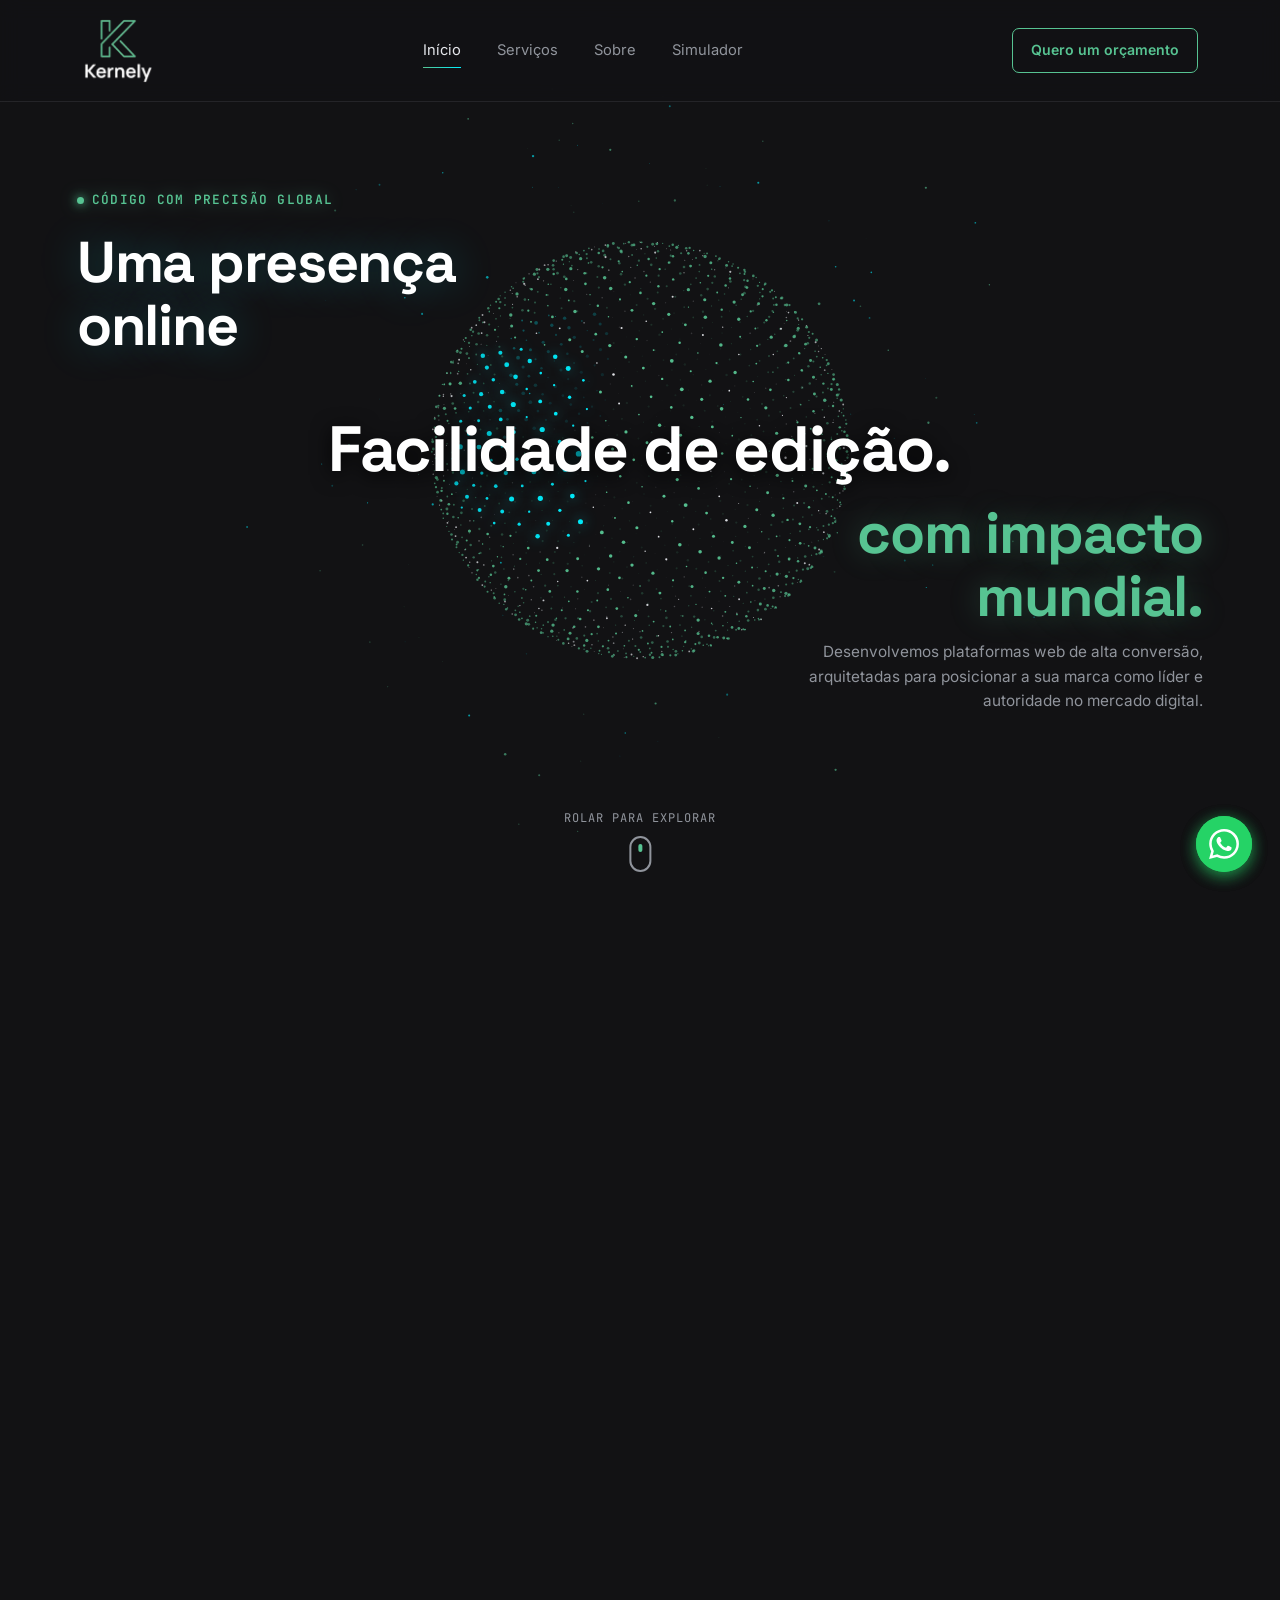
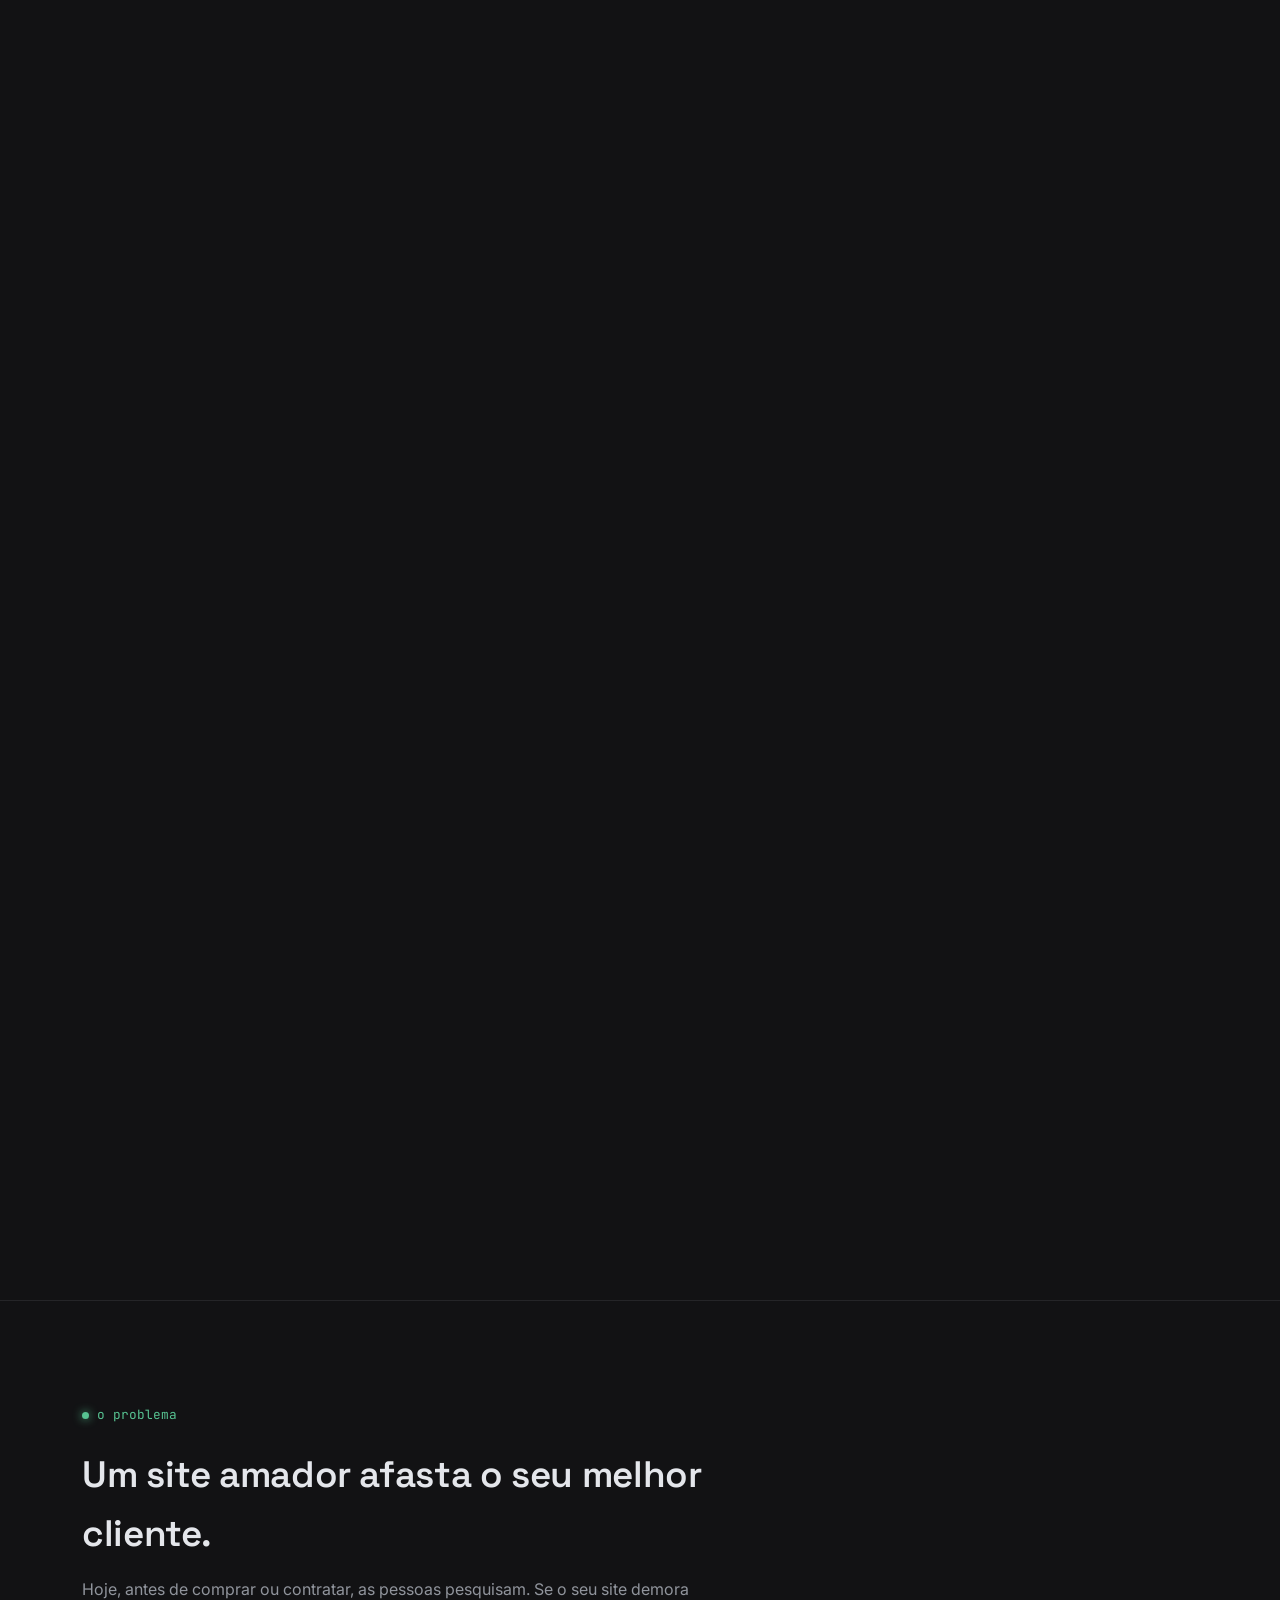
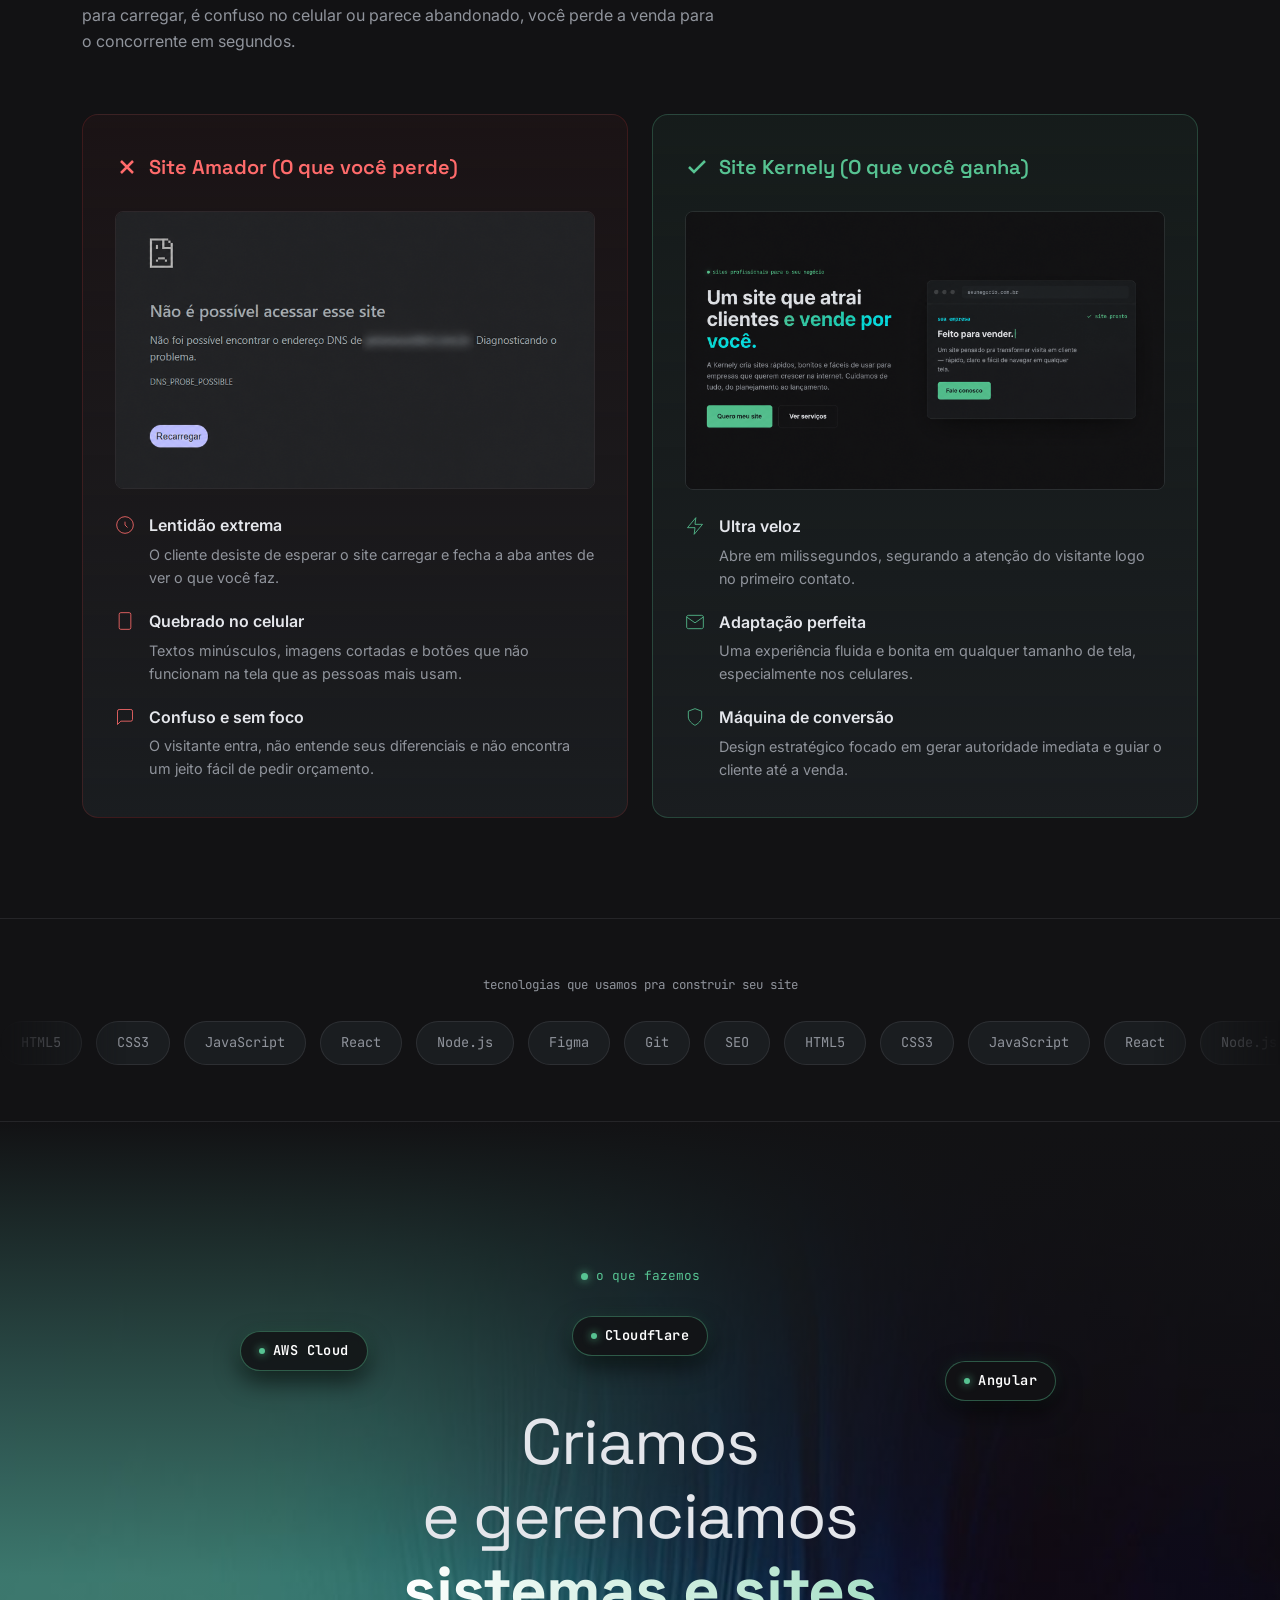
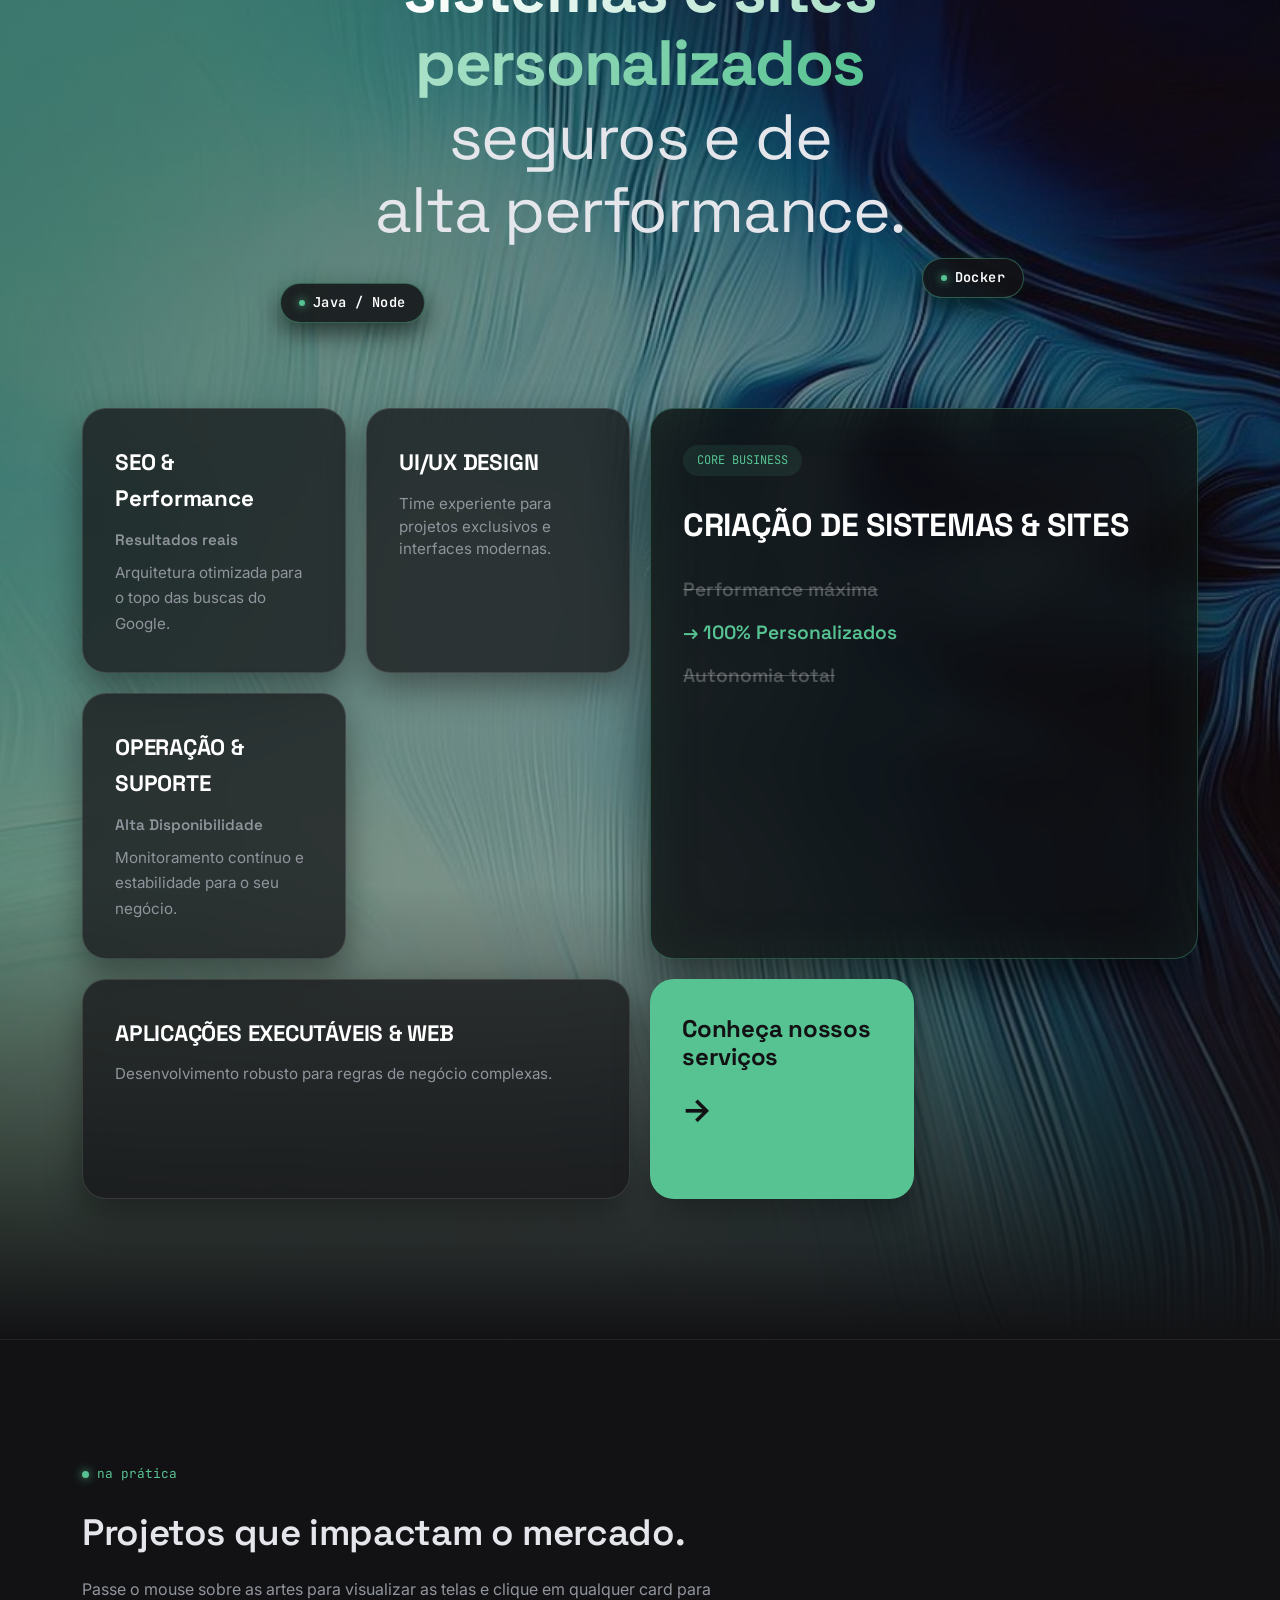
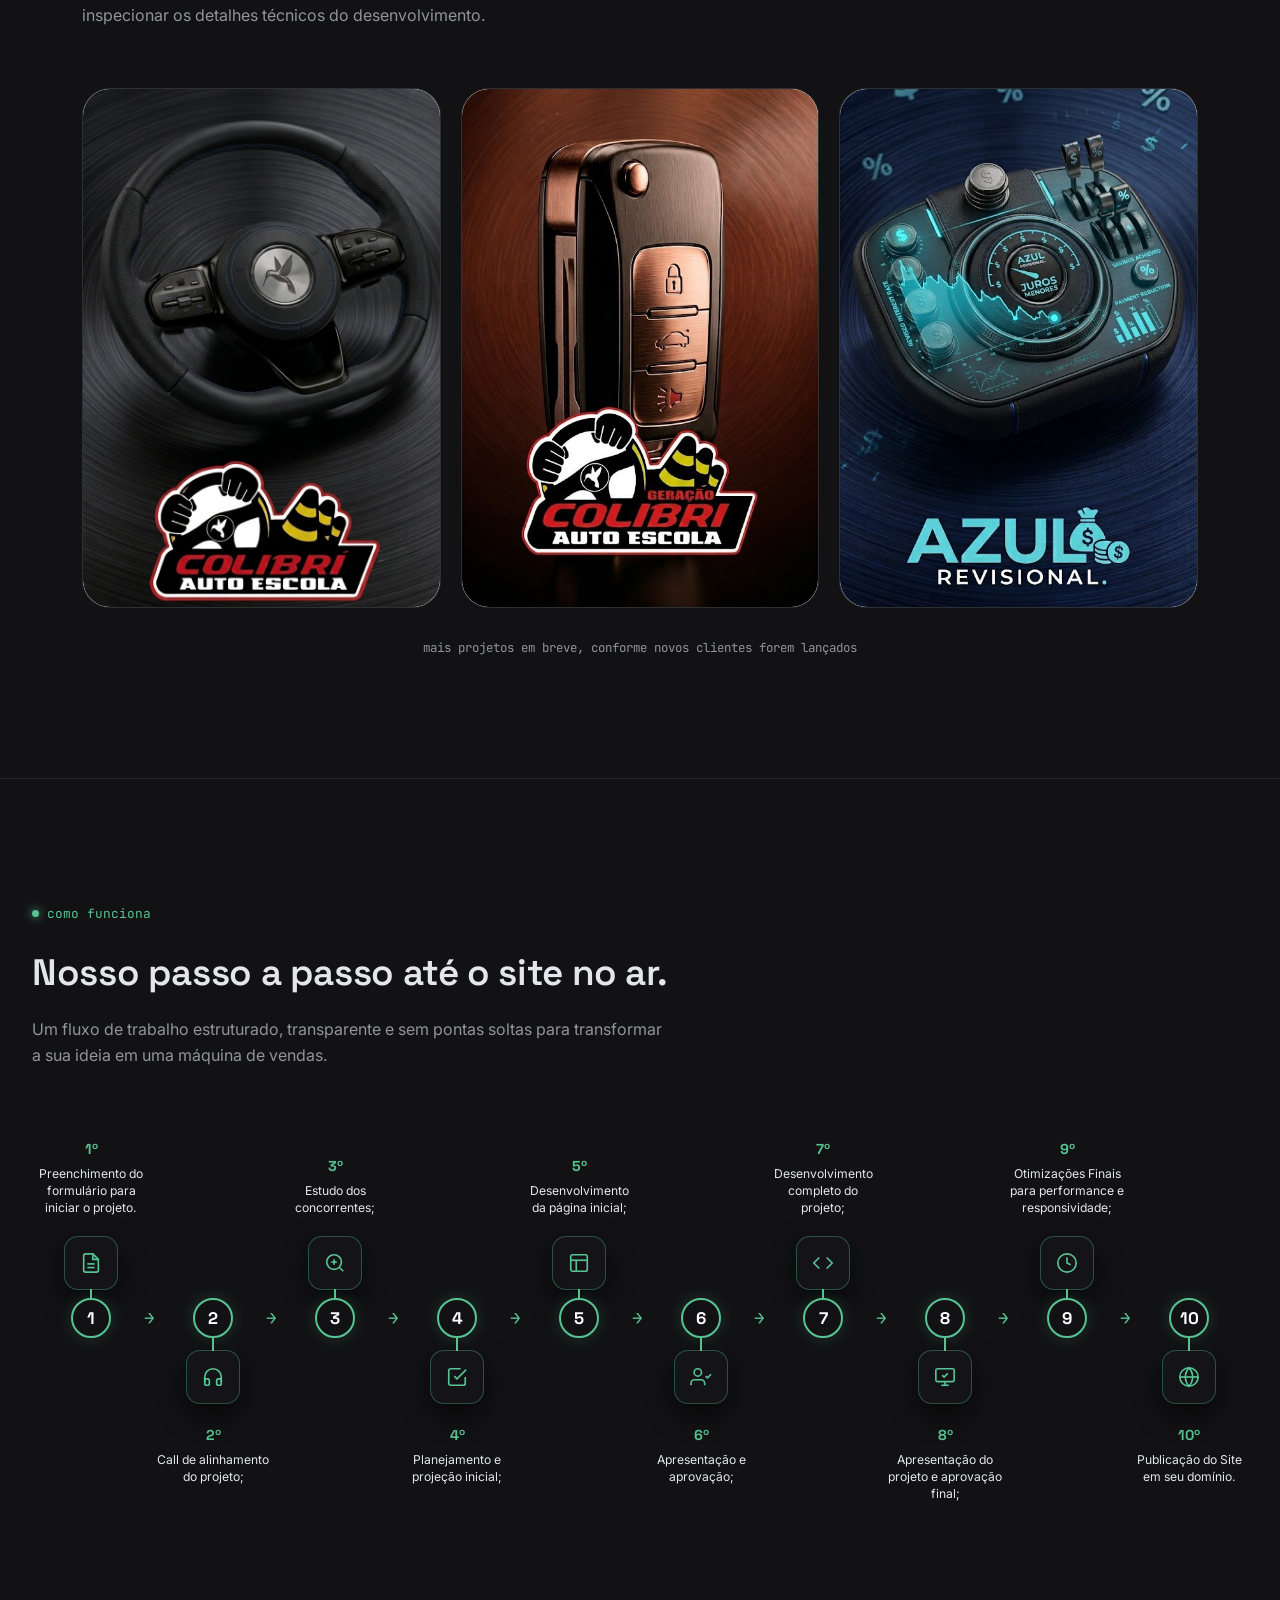
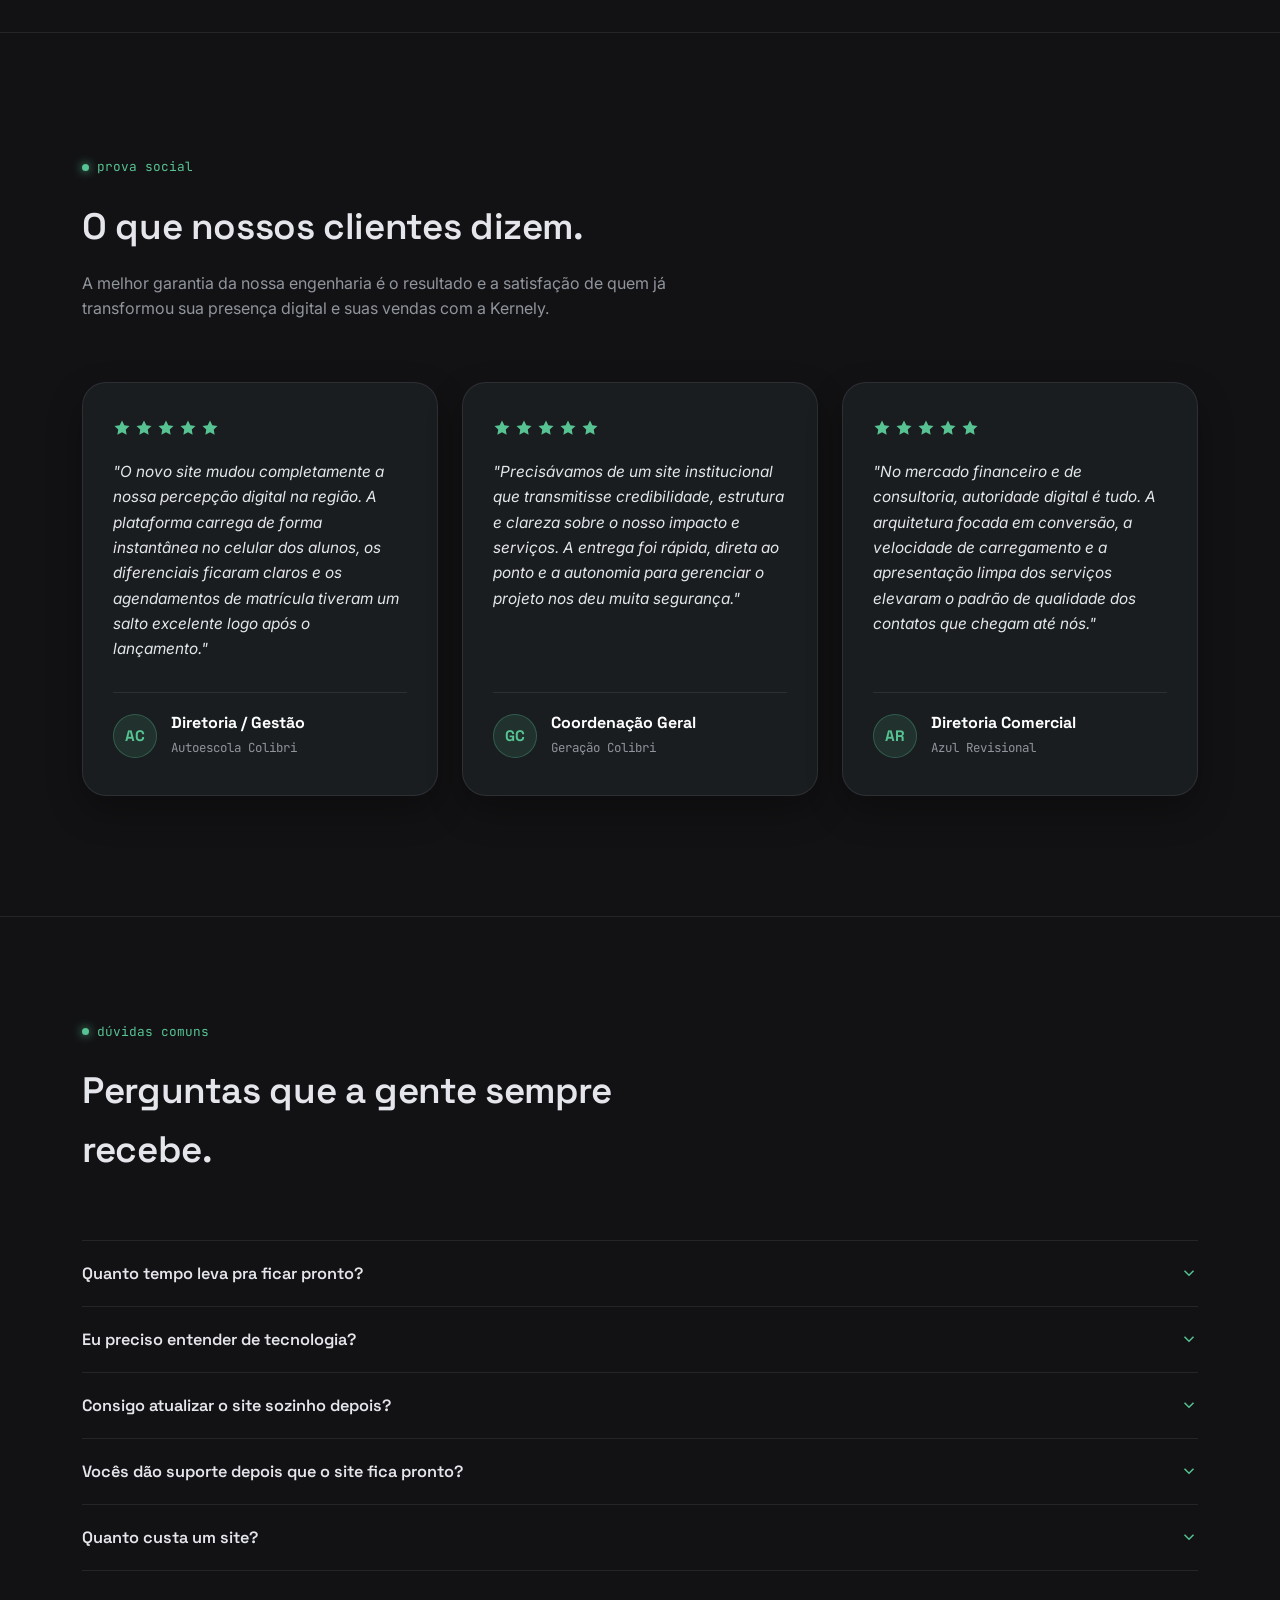
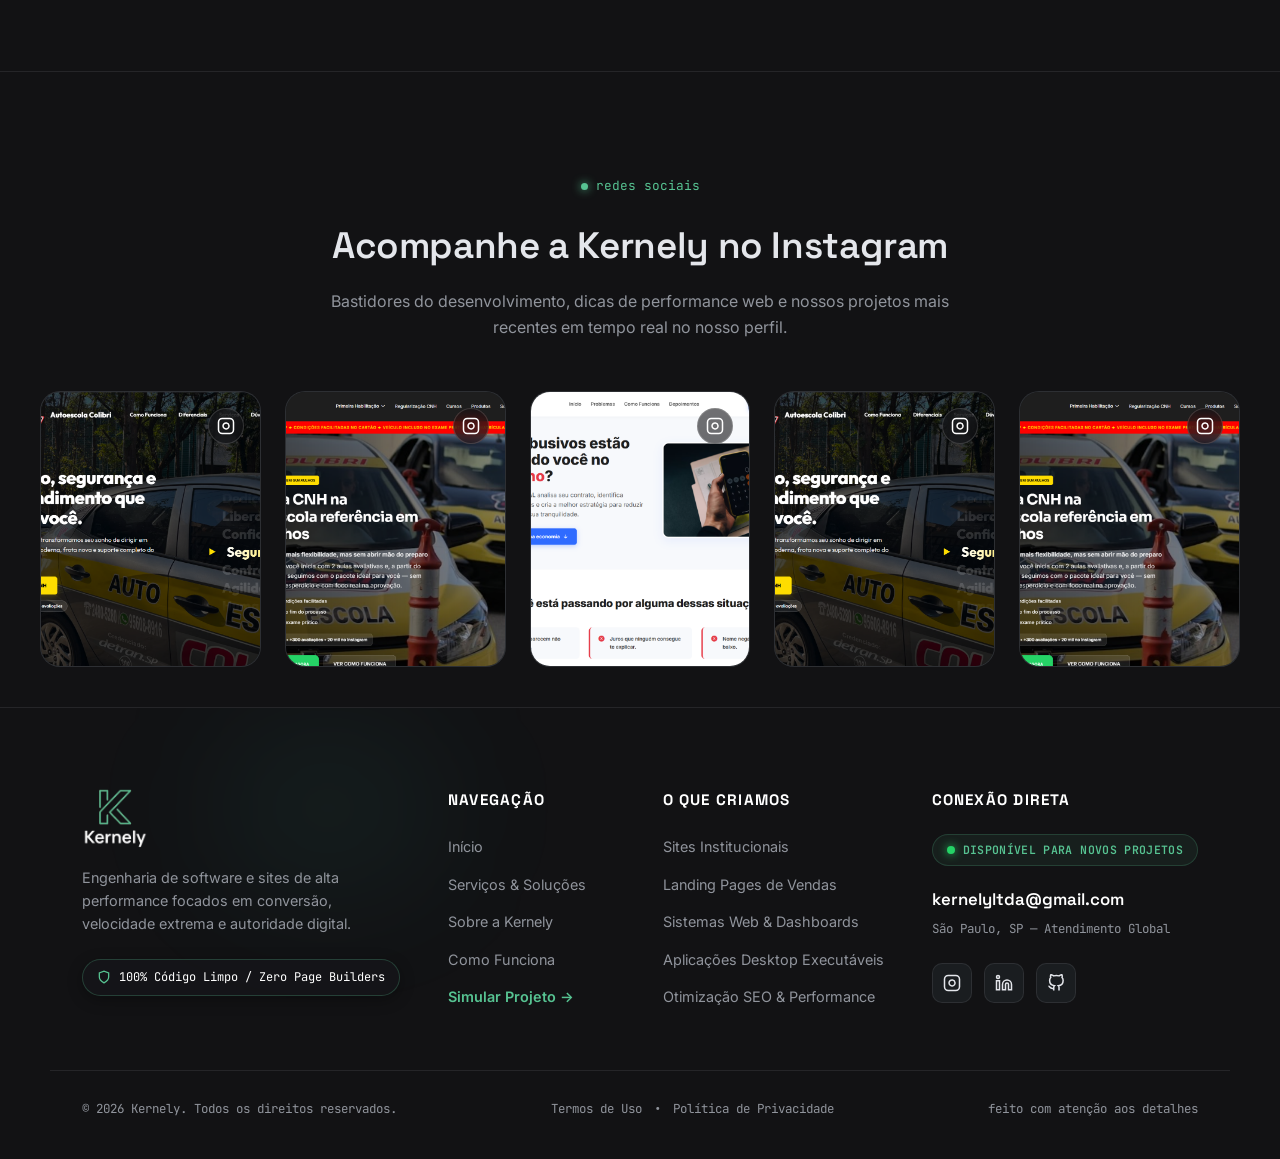
==== commit 621175b3: "Alteração de funções Implementação de novas seções e modificações no Header e Footer." ====
--- a/index.html
+++ b/index.html
@@ -90,10 +90,10 @@
       <img src="imagens/logo-kernely.png" alt="Logo Kernely" class="logo-img">
     </a>
     <div class="nav-links">
-      <a href="index.html" class="active">Início</a>
+      <a href="/" class="active">Início</a>
       <a href="servicos.html">Serviços</a>
       <a href="sobre.html">Sobre</a>
-      <a href="blog.html">Blog</a>
+      <a href="simulador.html">Simulador</a>
     </div>
     <a class="nav-cta" href="contato.html">Quero um orçamento</a>
   </nav>
@@ -113,9 +113,9 @@
     <svg viewBox="0 0 24 24"><path d="M20 21v-2a4 4 0 0 0-4-4H8a4 4 0 0 0-4 4v2"/><circle cx="12" cy="7" r="4"/></svg>
     <span>Sobre</span>
   </a>
-  <a href="blog.html">
-    <svg viewBox="0 0 24 24"><path d="M14 2H6a2 2 0 0 0-2 2v16a2 2 0 0 0 2 2h12a2 2 0 0 0 2-2V8z"/><polyline points="14 2 14 8 20 8"/><line x1="16" y1="13" x2="8" y2="13"/><line x1="16" y1="17" x2="8" y2="17"/></svg>
-    <span>Blog</span>
+  <a href="simulador.html">
+    <svg viewBox="0 0 24 24"><rect x="2" y="3" width="20" height="14" rx="2" ry="2"/><line x1="8" y1="21" x2="16" y2="21"/><line x1="12" y1="17" x2="12" y2="21"/></svg>
+    <span>Simulador</span>
   </a>
 </nav>
 
@@ -131,8 +131,9 @@
       <canvas id="hero-particles-canvas" class="hero-canvas"></canvas>
 
       <!-- Vídeo Central (Fases 5 a 10: Expansão em Círculo até Fullscreen) -->
+      <!-- NOVO CÓDIGO COM WEBP -->
       <div class="hero-video-wrap" id="hero-video-wrap">
-        <video class="hero-video" id="hero-video" src="imagens/video_site.mp4" autoplay loop muted playsinline webkit-playsinline></video>
+        <img class="hero-video" id="hero-video" src="imagens/video_site.webp" alt="Animação de fundo do universo">
       </div>
 
       <!-- 1. CAMADA DIAGONAL DO GLOBO (Fases 1 a 4 - Some quando o vídeo entra) -->
@@ -413,82 +414,205 @@
     </div>
   </section>
 
-  <!-- PROCESS -->
-  <section style="padding-bottom: 30px;">
-    <div class="wrap">
-      <div class="section-head reveal">
-        <span class="eyebrow">como funciona</span>
-        <h2>Um processo simples, focado em resultados.</h2>
-        <p>Sem reuniões longas e improdutivas. Nosso fluxo é otimizado para respeitar o seu tempo e entregar o melhor projeto.</p>
-      </div>
-      <div class="process-list">
-        <div class="process-item reveal">
-          <span class="process-num">01</span>
-          <div>
-            <h3>Formulário de diagnóstico</h3>
-            <p>Antes de qualquer reunião, enviamos um formulário rápido para entender o seu negócio, seu tempo de mercado, diferenciais e o que a empresa faz em essência.</p>
-          </div>
-        </div>
-        <div class="process-item reveal">
-          <span class="process-num">02</span>
-          <div>
-            <h3>Call de alinhamento e orçamento</h3>
-            <p>Com base nas suas respostas prévias, marcamos uma chamada de vídeo direta ao ponto. Apresentamos a solução ideal para o seu momento e passamos o preço do projeto.</p>
-          </div>
-        </div>
-        <div class="process-item reveal">
-          <span class="process-num">03</span>
-          <div>
-            <h3>Design e desenvolvimento</h3>
-            <p>Com tudo aprovado, colocamos a mão na massa. Construímos o visual e desenvolvemos o código com foco total em usabilidade, velocidade e conversão.</p>
-          </div>
-        </div>
-        <div class="process-item reveal">
-          <span class="process-num">04</span>
-          <div>
-            <h3>Lançamento e suporte</h3>
-            <p>Colocamos o site no ar e garantimos que tudo funcione perfeitamente. Mesmo após a entrega, continuamos por perto para dar suporte e realizar manutenções.</p>
-          </div>
-        </div>
-      </div>
-
-      <div class="reveal" style="display: flex; justify-content: center; margin-top: 40px;">
-        <h2 class="slogan-typewriter">code that matters.</h2>
-      </div>
-    </div>
-  </section>
-
-  <!-- COMPROMISSO -->
-  <section>
-    <div class="wrap">
-      <div class="section-head reveal">
-        <span class="eyebrow">nosso compromisso</span>
-        <h2>O padrão de qualidade Kernely.</h2>
-        <p>Mais do que entregar um site bonito, garantimos que a base técnica do seu projeto esteja pronta para escalar o seu negócio sem dor de cabeça.</p>
-      </div>
-      <div class="quality-grid">
-        <div class="quality-card reveal">
-          <div class="quality-icon"><svg viewBox="0 0 24 24" fill="none" stroke="currentColor" stroke-width="1.8"><polygon points="13 2 3 14 12 14 11 22 21 10 12 10 13 2"/></svg></div>
-          <h3>Performance e SEO de Verdade</h3>
-          <p>Código limpo e otimizado para o Google. Nada de templates pesados ou construtores lentos que fazem seu cliente desistir de esperar.</p>
-        </div>
-        <div class="quality-card reveal d1">
-          <div class="quality-icon"><svg viewBox="0 0 24 24" fill="none" stroke="currentColor" stroke-width="1.8"><rect x="5" y="2" width="14" height="20" rx="2" ry="2"/><path d="M12 18h.01"/></svg></div>
-          <h3>Responsividade Absoluta</h3>
-          <p>Seu site desenhado para funcionar de forma fluida em qualquer tamanho de tela, garantindo a melhor experiência no celular do seu cliente.</p>
-        </div>
-        <div class="quality-card reveal d2">
-          <div class="quality-icon"><svg viewBox="0 0 24 24" fill="none" stroke="currentColor" stroke-width="1.8"><path d="M12 22s8-4 8-10V5l-8-3-8 3v7c0 6 8 10 8 10z"/></svg></div>
-          <h3>Segurança e Estabilidade</h3>
-          <p>Aplicação de boas práticas de desenvolvimento web, proteção de dados e configuração de domínio e hospedagem sem complicação técnica.</p>
-        </div>
-        <div class="quality-card reveal d3">
-          <div class="quality-icon"><svg viewBox="0 0 24 24" fill="none" stroke="currentColor" stroke-width="1.8"><path d="M17 21v-2a4 4 0 0 0-4-4H5a4 4 0 0 0-4 4v2"/><circle cx="9" cy="7" r="4"/><path d="M23 21v-2a4 4 0 0 0-3-3.87"/><path d="M16 3.13a4 4 0 0 1 0 7.75"/></svg></div>
-          <h3>Contato Direto e Sem Enrolação</h3>
-          <p>Você fala diretamente com quem planeja, desenha e programa o seu projeto. Sem intermediários, sem gerentes de conta e sem ruído na comunicação.</p>
-        </div>
-      </div>
-    </div>
+  <!-- ==========================================================================
+     TIMELINE PASSO A PASSO (FIEL À IMAGEM DE REFERÊNCIA DESKTOP & MOBILE)
+     ========================================================================== -->
+<section class="k-timeline-section" id="processo">
+  <div class="wrap k-timeline-wrap">
+    
+    <div class="section-head reveal">
+      <span class="eyebrow">como funciona</span>
+      <h2>Nosso passo a passo até o site no ar.</h2>
+      <p>Um fluxo de trabalho estruturado, transparente e sem pontas soltas para transformar a sua ideia em uma máquina de vendas.</p>
+    </div>
+
+    <!-- LINHA DO TEMPO EM 10 ETAPAS -->
+    <div class="k-timeline-grid reveal d1">
+      
+      <!-- 1º PASSO (Ímpar: Topo) -->
+      <div class="k-t-item odd">
+        <div class="k-t-info">
+          <span class="k-t-label">1º</span>
+          <p class="k-t-desc">Preenchimento do formulário para iniciar o projeto.</p>
+        </div>
+        <div class="k-t-icon"><svg viewBox="0 0 24 24" fill="none" stroke="currentColor"><path d="M14 2H6a2 2 0 0 0-2 2v16a2 2 0 0 0 2 2h12a2 2 0 0 0 2-2V8z"/><polyline points="14 2 14 8 20 8"/><line x1="16" y1="13" x2="8" y2="13"/><line x1="16" y1="17" x2="8" y2="17"/></svg></div>
+        <div class="k-t-node"><span>1</span></div>
+      </div>
+
+      <!-- 2º PASSO (Par: Fundo) -->
+      <div class="k-t-item even">
+        <div class="k-t-node"><span>2</span></div>
+        <div class="k-t-icon"><svg viewBox="0 0 24 24" fill="none" stroke="currentColor"><path d="M3 18v-6a9 9 0 0 1 18 0v6"/><path d="M21 19a2 2 0 0 1-2 2h-1a2 2 0 0 1-2-2v-3a2 2 0 0 1 2-2h3zM3 19a2 2 0 0 0 2 2h1a2 2 0 0 0 2-2v-3a2 2 0 0 0-2-2H3z"/></svg></div>
+        <div class="k-t-info">
+          <span class="k-t-label">2º</span>
+          <p class="k-t-desc">Call de alinhamento do projeto;</p>
+        </div>
+      </div>
+
+      <!-- 3º PASSO (Ímpar: Topo) -->
+      <div class="k-t-item odd">
+        <div class="k-t-info">
+          <span class="k-t-label">3º</span>
+          <p class="k-t-desc">Estudo dos concorrentes;</p>
+        </div>
+        <div class="k-t-icon"><svg viewBox="0 0 24 24" fill="none" stroke="currentColor"><circle cx="11" cy="11" r="8"/><line x1="21" y1="21" x2="16.65" y2="16.65"/><line x1="11" y1="8" x2="11" y2="14"/><line x1="8" y1="11" x2="14" y2="11"/></svg></div>
+        <div class="k-t-node"><span>3</span></div>
+      </div>
+
+      <!-- 4º PASSO (Par: Fundo) -->
+      <div class="k-t-item even">
+        <div class="k-t-node"><span>4</span></div>
+        <div class="k-t-icon"><svg viewBox="0 0 24 24" fill="none" stroke="currentColor"><path d="M9 11l3 3L22 4"/><path d="M21 12v7a2 2 0 0 1-2 2H5a2 2 0 0 1-2-2V5a2 2 0 0 1 2-2h11"/></svg></div>
+        <div class="k-t-info">
+          <span class="k-t-label">4º</span>
+          <p class="k-t-desc">Planejamento e projeção inicial;</p>
+        </div>
+      </div>
+
+      <!-- 5º PASSO (Ímpar: Topo) -->
+      <div class="k-t-item odd">
+        <div class="k-t-info">
+          <span class="k-t-label">5º</span>
+          <p class="k-t-desc">Desenvolvimento da página inicial;</p>
+        </div>
+        <div class="k-t-icon"><svg viewBox="0 0 24 24" fill="none" stroke="currentColor"><rect x="3" y="3" width="18" height="18" rx="2" ry="2"/><line x1="3" y1="9" x2="21" y2="9"/><line x1="9" y1="21" x2="9" y2="9"/></svg></div>
+        <div class="k-t-node"><span>5</span></div>
+      </div>
+
+      <!-- 6º PASSO (Par: Fundo) -->
+      <div class="k-t-item even">
+        <div class="k-t-node"><span>6</span></div>
+        <div class="k-t-icon"><svg viewBox="0 0 24 24" fill="none" stroke="currentColor"><path d="M16 21v-2a4 4 0 0 0-4-4H5a4 4 0 0 0-4 4v2"/><circle cx="8.5" cy="7" r="4"/><polyline points="17 11 19 13 23 9"/></svg></div>
+        <div class="k-t-info">
+          <span class="k-t-label">6º</span>
+          <p class="k-t-desc">Apresentação e aprovação;</p>
+        </div>
+      </div>
+
+      <!-- 7º PASSO (Ímpar: Topo) -->
+      <div class="k-t-item odd">
+        <div class="k-t-info">
+          <span class="k-t-label">7º</span>
+          <p class="k-t-desc">Desenvolvimento completo do projeto;</p>
+        </div>
+        <div class="k-t-icon"><svg viewBox="0 0 24 24" fill="none" stroke="currentColor"><polyline points="16 18 22 12 16 6"/><polyline points="8 6 2 12 8 18"/></svg></div>
+        <div class="k-t-node"><span>7</span></div>
+      </div>
+
+      <!-- 8º PASSO (Par: Fundo) -->
+      <div class="k-t-item even">
+        <div class="k-t-node"><span>8</span></div>
+        <div class="k-t-icon"><svg viewBox="0 0 24 24" fill="none" stroke="currentColor"><rect x="2" y="3" width="20" height="14" rx="2" ry="2"/><line x1="8" y1="21" x2="16" y2="21"/><line x1="12" y1="17" x2="12" y2="21"/><polyline points="9 10 11 12 15 8"/></svg></div>
+        <div class="k-t-info">
+          <span class="k-t-label">8º</span>
+          <p class="k-t-desc">Apresentação do projeto e aprovação final;</p>
+        </div>
+      </div>
+
+      <!-- 9º PASSO (Ímpar: Topo) -->
+      <div class="k-t-item odd">
+        <div class="k-t-info">
+          <span class="k-t-label">9º</span>
+          <p class="k-t-desc">Otimizações Finais para performance e responsividade;</p>
+        </div>
+        <div class="k-t-icon"><svg viewBox="0 0 24 24" fill="none" stroke="currentColor"><circle cx="12" cy="12" r="10"/><polyline points="12 6 12 12 16 14"/></svg></div>
+        <div class="k-t-node"><span>9</span></div>
+      </div>
+
+      <!-- 10º PASSO (Par: Fundo) -->
+      <div class="k-t-item even">
+        <div class="k-t-node"><span>10</span></div>
+        <div class="k-t-icon"><svg viewBox="0 0 24 24" fill="none" stroke="currentColor"><circle cx="12" cy="12" r="10"/><line x1="2" y1="12" x2="22" y2="12"/><path d="M12 2a15.3 15.3 0 0 1 4 10 15.3 15.3 0 0 1-4 10 15.3 15.3 0 0 1-4-10 15.3 15.3 0 0 1 4-10z"/></svg></div>
+        <div class="k-t-info">
+          <span class="k-t-label">10º</span>
+          <p class="k-t-desc">Publicação do Site em seu domínio.</p>
+        </div>
+      </div>
+
+    </div>
+
+  </div>
+</section>
+
+  <!-- ==========================================================================
+     SEÇÃO DE AVALIAÇÕES / DEPOIMENTOS DOS CLIENTES (PROVA SOCIAL)
+     ========================================================================== -->
+<section class="k-testimonials-section">
+  <div class="wrap">
+    
+    <div class="section-head reveal">
+      <span class="eyebrow">prova social</span>
+      <h2>O que nossos clientes dizem.</h2>
+      <p>A melhor garantia da nossa engenharia é o resultado e a satisfação de quem já transformou sua presença digital e suas vendas com a Kernely.</p>
+    </div>
+
+    <!-- GRID DE 3 DEPOIMENTOS -->
+    <div class="testimonials-grid reveal d1">
+      
+      <!-- DEPOIMENTO 1: AUTOESCOLA COLIBRI -->
+      <div class="testimonial-card">
+        <div class="t-stars">
+          <svg viewBox="0 0 24 24"><path d="M12 2l3.09 6.26L22 9.27l-5 4.87 1.18 6.88L12 17.77l-6.18 3.25L7 14.14 2 9.27l6.91-1.01L12 2z"/></svg>
+          <svg viewBox="0 0 24 24"><path d="M12 2l3.09 6.26L22 9.27l-5 4.87 1.18 6.88L12 17.77l-6.18 3.25L7 14.14 2 9.27l6.91-1.01L12 2z"/></svg>
+          <svg viewBox="0 0 24 24"><path d="M12 2l3.09 6.26L22 9.27l-5 4.87 1.18 6.88L12 17.77l-6.18 3.25L7 14.14 2 9.27l6.91-1.01L12 2z"/></svg>
+          <svg viewBox="0 0 24 24"><path d="M12 2l3.09 6.26L22 9.27l-5 4.87 1.18 6.88L12 17.77l-6.18 3.25L7 14.14 2 9.27l6.91-1.01L12 2z"/></svg>
+          <svg viewBox="0 0 24 24"><path d="M12 2l3.09 6.26L22 9.27l-5 4.87 1.18 6.88L12 17.77l-6.18 3.25L7 14.14 2 9.27l6.91-1.01L12 2z"/></svg>
+        </div>
+        <!-- 💡 COLE O TEXTO DE AVALIAÇÃO DA AUTOESCOLA COLIBRI AQUI: -->
+        <p class="t-quote">"O novo site mudou completamente a nossa percepção digital na região. A plataforma carrega de forma instantânea no celular dos alunos, os diferenciais ficaram claros e os agendamentos de matrícula tiveram um salto excelente logo após o lançamento."</p>
+        <div class="t-author">
+          <div class="t-avatar">AC</div>
+          <div class="t-info">
+            <h4>Diretoria / Gestão</h4>
+            <span>Autoescola Colibri</span>
+          </div>
+        </div>
+      </div>
+
+      <!-- DEPOIMENTO 2: GERAÇÃO COLIBRI -->
+      <div class="testimonial-card">
+        <div class="t-stars">
+          <svg viewBox="0 0 24 24"><path d="M12 2l3.09 6.26L22 9.27l-5 4.87 1.18 6.88L12 17.77l-6.18 3.25L7 14.14 2 9.27l6.91-1.01L12 2z"/></svg>
+          <svg viewBox="0 0 24 24"><path d="M12 2l3.09 6.26L22 9.27l-5 4.87 1.18 6.88L12 17.77l-6.18 3.25L7 14.14 2 9.27l6.91-1.01L12 2z"/></svg>
+          <svg viewBox="0 0 24 24"><path d="M12 2l3.09 6.26L22 9.27l-5 4.87 1.18 6.88L12 17.77l-6.18 3.25L7 14.14 2 9.27l6.91-1.01L12 2z"/></svg>
+          <svg viewBox="0 0 24 24"><path d="M12 2l3.09 6.26L22 9.27l-5 4.87 1.18 6.88L12 17.77l-6.18 3.25L7 14.14 2 9.27l6.91-1.01L12 2z"/></svg>
+          <svg viewBox="0 0 24 24"><path d="M12 2l3.09 6.26L22 9.27l-5 4.87 1.18 6.88L12 17.77l-6.18 3.25L7 14.14 2 9.27l6.91-1.01L12 2z"/></svg>
+        </div>
+        <!-- 💡 COLE O TEXTO DE AVALIAÇÃO DA GERAÇÃO COLIBRI AQUI: -->
+        <p class="t-quote">"Precisávamos de um site institucional que transmitisse credibilidade, estrutura e clareza sobre o nosso impacto e serviços. A entrega foi rápida, direta ao ponto e a autonomia para gerenciar o projeto nos deu muita segurança."</p>
+        <div class="t-author">
+          <div class="t-avatar">GC</div>
+          <div class="t-info">
+            <h4>Coordenação Geral</h4>
+            <span>Geração Colibri</span>
+          </div>
+        </div>
+      </div>
+
+      <!-- DEPOIMENTO 3: AZUL REVISIONAL -->
+      <div class="testimonial-card">
+        <div class="t-stars">
+          <svg viewBox="0 0 24 24"><path d="M12 2l3.09 6.26L22 9.27l-5 4.87 1.18 6.88L12 17.77l-6.18 3.25L7 14.14 2 9.27l6.91-1.01L12 2z"/></svg>
+          <svg viewBox="0 0 24 24"><path d="M12 2l3.09 6.26L22 9.27l-5 4.87 1.18 6.88L12 17.77l-6.18 3.25L7 14.14 2 9.27l6.91-1.01L12 2z"/></svg>
+          <svg viewBox="0 0 24 24"><path d="M12 2l3.09 6.26L22 9.27l-5 4.87 1.18 6.88L12 17.77l-6.18 3.25L7 14.14 2 9.27l6.91-1.01L12 2z"/></svg>
+          <svg viewBox="0 0 24 24"><path d="M12 2l3.09 6.26L22 9.27l-5 4.87 1.18 6.88L12 17.77l-6.18 3.25L7 14.14 2 9.27l6.91-1.01L12 2z"/></svg>
+          <svg viewBox="0 0 24 24"><path d="M12 2l3.09 6.26L22 9.27l-5 4.87 1.18 6.88L12 17.77l-6.18 3.25L7 14.14 2 9.27l6.91-1.01L12 2z"/></svg>
+        </div>
+        <!-- 💡 COLE O TEXTO DE AVALIAÇÃO DA AZUL REVISIONAL AQUI: -->
+        <p class="t-quote">"No mercado financeiro e de consultoria, autoridade digital é tudo. A arquitetura focada em conversão, a velocidade de carregamento e a apresentação limpa dos serviços elevaram o padrão de qualidade dos contatos que chegam até nós."</p>
+        <div class="t-author">
+          <div class="t-avatar">AR</div>
+          <div class="t-info">
+            <h4>Diretoria Comercial</h4>
+            <span>Azul Revisional</span>
+          </div>
+        </div>
+      </div>
+
+    </div>
+
+  </div>
+</section>
   </section>
 
   <!-- FAQ -->
@@ -523,61 +647,115 @@
     </div>
   </section>
 
-  <!-- CTA -->
-  <section>
-    <div class="wrap">
-      <div class="cta-banner reveal">
-        <h2>Pronto para ter um site que realmente vende?</h2>
-        <p>Conte um pouco sobre o seu negócio e a gente te mostra como pode ficar.</p>
-        <a class="btn-primary" href="contato.html">Falar com a Kernely</a>
-      </div>
-    </div>
-  </section>
-
-</main>
-
 <!-- ==========================================================================
-     MODAL LIGHTBOX DO PORTFÓLIO
+     SEÇÃO 9: REDES SOCIAIS (SEMPRE ANTES DO FOOTER EM TODAS AS PÁGINAS)
      ========================================================================== -->
-<div id="portfolio-modal" class="p-modal-overlay">
-  <div class="p-modal-content">
-    <button class="p-modal-close" onclick="closePortfolioModal()">✕</button>
-    <div class="p-modal-showcase">
-      <img id="modal-img" src="" alt="Showcase Projeto" class="modal-mockup-img">
-    </div>
-    <div class="p-modal-info">
-      <h2 id="modal-title">Nome do Projeto</h2>
-      <div class="modal-divider"></div>
-      <p id="modal-desc">Descrição detalhada do projeto aparecerá aqui.</p>
-      <div style="margin-top: 24px;">
-        <a id="modal-link" href="#" target="_blank" rel="noopener noreferrer" class="btn-primary" style="display: inline-flex; align-items: center; gap: 8px;">
-          Acessar Site Ao Vivo
-          <svg viewBox="0 0 24 24" fill="none" stroke="currentColor" stroke-width="2" style="width:16px;height:16px;"><path d="M7 17L17 7M17 7H7M17 7V17"/></svg>
+<section class="k-social-section">
+  <div class="wrap">
+    
+    <div class="section-head reveal" style="text-align: center; margin: 0 auto 50px;">
+      <span class="eyebrow" style="justify-content: center;">redes sociais</span>
+      <h2>Acompanhe a Kernely no Instagram</h2>
+      <p>Bastidores do desenvolvimento, dicas de performance web e nossos projetos mais recentes em tempo real no nosso perfil.</p>
+    </div>
+
+    <!-- GRID DE POSTS (5 NO DESKTOP / 3 NO MOBILE) -->
+    <div class="insta-grid reveal d1" id="insta-feed-container">
+      <!-- O Javascript irá injetar os seus posts reais do Behold.so aqui automaticamente -->
+    </div>
+
+  </div>
+</section>
+
+<!-- ==========================================================================
+     RODAPÉ (FOOTER) — ARQUITETURA EM 4 COLUNAS & SUB-FOOTER LEGAL
+     ========================================================================== -->
+<footer class="k-footer">
+  <div class="footer-glow"></div>
+  
+  <div class="wrap footer-main-grid">
+    
+    <!-- COLUNA 1: MARCA & MISSÃO -->
+    <div class="footer-col brand-col">
+      <a href="index.html" class="footer-brand">
+        <img src="imagens/logo-kernely.png" alt="Kernely Logo" class="logo-img-footer">
+      </a>
+      <p class="footer-desc">Engenharia de software e sites de alta performance focados em conversão, velocidade extrema e autoridade digital.</p>
+      <div class="footer-badge">
+        <svg viewBox="0 0 24 24" fill="none" stroke="currentColor"><path d="M12 22s8-4 8-10V5l-8-3-8 3v7c0 6 8 10 8 10z"/></svg>
+        <span>100% Código Limpo / Zero Page Builders</span>
+      </div>
+    </div>
+
+    <!-- COLUNA 2: NAVEGAÇÃO -->
+    <div class="footer-col">
+      <span class="footer-title">Navegação</span>
+      <ul class="footer-nav">
+        <li><a href="/">Início</a></li>
+        <li><a href="servicos.html">Serviços & Soluções</a></li>
+        <li><a href="sobre.html">Sobre a Kernely</a></li>
+        <li><a href="index.html#processo">Como Funciona</a></li>
+        <li><a href="simulador.html" target="_blank" rel="noopener noreferrer" class="link-highlight">Simular Projeto →</a></li>
+      </ul>
+    </div>
+
+    <!-- COLUNA 3: O QUE CRIAMOS -->
+    <div class="footer-col">
+      <span class="footer-title">O Que Criamos</span>
+      <ul class="footer-nav">
+        <li><a href="servicos.html">Sites Institucionais</a></li>
+        <li><a href="servicos.html">Landing Pages de Vendas</a></li>
+        <li><a href="servicos.html">Sistemas Web & Dashboards</a></li>
+        <li><a href="servicos.html">Aplicações Desktop Executáveis</a></li>
+        <li><a href="servicos.html">Otimização SEO & Performance</a></li>
+      </ul>
+    </div>
+
+    <!-- COLUNA 4: CONTATO & STATUS -->
+    <div class="footer-col contact-col">
+      <span class="footer-title">Conexão Direta</span>
+      
+      <div class="status-indicator">
+        <span class="status-dot"></span>
+        <span class="status-text">Disponível para novos projetos</span>
+      </div>
+
+      <div class="contact-info">
+        <a href="mailto:kernelyltda@gmail.com" class="contact-email">kernelyltda@gmail.com</a>
+        <span class="contact-loc">São Paulo, SP — Atendimento Global</span>
+      </div>
+
+      <div class="footer-socials">
+        <a href="https://www.instagram.com/kernely" target="_blank" rel="noopener noreferrer" aria-label="Instagram">
+          <svg viewBox="0 0 24 24"><rect x="2" y="2" width="20" height="20" rx="5" ry="5"/><path d="M16 11.37A4 4 0 1 1 12.63 8 4 4 0 0 1 16 11.37z"/><line x1="17.5" y1="6.5" x2="17.51" y2="6.5"/></svg>
         </a>
-      </div>
-    </div>
+        <a href="https://linkedin.com/in/guih-barbz" target="_blank" rel="noopener noreferrer" aria-label="LinkedIn">
+          <svg viewBox="0 0 24 24"><path d="M16 8a6 6 0 0 1 6 6v7h-4v-7a2 2 0 0 0-2-2 2 2 0 0 0-2 2v7h-4v-7a6 6 0 0 1 6-6z"/><rect x="2" y="9" width="4" height="12"/><circle cx="4" cy="4" r="2"/></svg>
+        </a>
+        <a href="https://github.com/kernelyltda" target="_blank" rel="noopener noreferrer" aria-label="GitHub">
+          <svg viewBox="0 0 24 24"><path d="M9 19c-5 1.5-5-2.5-7-3m14 6v-3.87a3.37 3.37 0 0 0-.94-2.61c3.14-.35 6.44-1.54 6.44-7A5.44 5.44 0 0 0 20 4.77 5.07 5.07 0 0 0 19.91 1S18.73.65 16 2.48a13.38 13.38 0 0 0-7 0C6.27.65 5.09 1 5.09 1A5.07 5.07 0 0 0 5 4.77a5.44 5.44 0 0 0-1.5 3.78c0 5.42 3.3 6.61 6.44 7A3.37 3.37 0 0 0 9 18.13V22"/></svg>
+        </a>
+      </div>
+    </div>
+
   </div>
+
+  <!-- LINHA INFERIOR (SUB-FOOTER) -->
+  <div class="wrap footer-bottom-bar">
+    <div class="fb-left">© 2026 Kernely. Todos os direitos reservados.</div>
+    <div class="fb-center">
+  <a href="termos.html">Termos de Uso</a>
+  <span>•</span>
+  <a href="privacidade.html">Política de Privacidade</a>
 </div>
-
-<footer>
-  <div class="wrap">
-    <div class="footer-grid">
-      <div class="footer-brand">
-        <img src="imagens/logo-kernely.png" alt="Logo Kernely" class="logo-img-footer">
-        <span class="footer-tag">Kernely — code that matters.</span>
-      </div>
-      <div class="footer-links">
-        <a href="servicos.html">Serviços</a>
-        <a href="sobre.html">Sobre</a>
-        <a href="blog.html">Blog</a>
-      </div>
-    </div>
-    <div class="footer-bottom">
-      <span>© 2026 Kernely</span>
-      <span>feito com atenção aos detalhes</span>
-    </div>
+    <div class="fb-right">feito com atenção aos detalhes</div>
   </div>
 </footer>
+
+<!-- BOTÃO FLUTUANTE WHATSAPP -->
+<a href="https://wa.me/5511995204050?text=Olá,%20gostaria%20de%20simular%20um%20projeto%20com%20a%20Kernely!" target="_blank" rel="noopener noreferrer" class="whatsapp-float" aria-label="Fale conosco no WhatsApp">
+  <svg viewBox="0 0 24 24"><path d="M20.52 3.48A11.93 11.93 0 0 0 12 0C5.37 0 0 5.37 0 12c0 2.12.55 4.19 1.6 6L.05 24l6.15-1.6A11.96 11.96 0 0 0 12 24c6.63 0 12-5.37 12-12 0-3.2-1.25-6.21-3.48-8.52zM12 21.95c-1.8 0-3.55-.48-5.09-1.4l-.36-.22-3.65.95.97-3.56-.24-.37A9.94 9.94 0 0 1 2.05 12c0-5.49 4.47-9.96 9.95-9.96 2.66 0 5.16 1.04 7.04 2.92a9.92 9.92 0 0 1 2.91 7.04c0 5.49-4.47 9.95-9.95 9.95zm5.46-7.44c-.3-.15-1.77-.87-2.04-.97-.27-.1-.47-.15-.67.15-.2.3-.77.97-.94 1.17-.17.2-.35.22-.65.07-.3-.15-1.26-.46-2.4-1.47-.88-.78-1.48-1.75-1.65-2.05-.17-.3-.02-.46.13-.6.13-.13.3-.35.45-.52.15-.17.2-.3.3-.5.1-.2.05-.37-.03-.52-.08-.15-.67-1.62-.92-2.22-.24-.58-.49-.5-.67-.51-.17 0-.37-.01-.57-.01-.2 0-.52.08-.79.37-.27.3-1.04 1.02-1.04 2.49 0 1.47 1.07 2.89 1.22 3.09.15.2 2.11 3.22 5.11 4.51.71.31 1.27.49 1.7.63.72.23 1.38.2 1.9.12.58-.09 1.77-.72 2.02-1.42.25-.7.25-1.3.17-1.42-.08-.12-.27-.2-.57-.35z"/></svg>
+</a>
 
 <a href="https://wa.me/5511995620111?text=Ol%C3%A1!%20Vi%20o%20site%20da%20Kernely%20e%20gostaria%20de%20um%20or%C3%A7amento." 
    class="whatsapp-float" target="_blank" rel="noopener noreferrer" aria-label="Falar no WhatsApp com a Kernely">
@@ -587,5 +765,35 @@
 </a>
 
 <script src="script.js"></script>
+
+<!-- ==========================================================================
+     MODAL LIGHTBOX DO PORTFÓLIO INTERATIVO
+     ========================================================================== -->
+<div class="p-modal-overlay" id="portfolio-modal" onclick="closePortfolioModal()">
+  <!-- Adicionado onclick no container principal e stopPropagation para blindar cliques -->
+  <div class="p-modal-content" onclick="event.stopPropagation()">
+    <!-- Botão X com chamada explícita de fechamento -->
+    <button class="p-modal-close" onclick="closePortfolioModal(); event.stopPropagation();" aria-label="Fechar modal">✕</button>
+    
+    <div class="p-modal-showcase">
+      <img src="" alt="Apresentação do Projeto" id="modal-img" class="modal-mockup-img">
+    </div>
+
+    <div class="p-modal-info">
+      <h2 id="modal-title">Nome do Projeto</h2>
+      <div class="modal-divider"></div>
+      <p id="modal-desc">Descrição técnica completa do projeto e resultados entregues pela Kernely.</p>
+      
+      <!-- NOVO: Link para ver o site ao vivo -->
+      <div class="modal-actions">
+        <a href="#" target="_blank" rel="noopener noreferrer" id="modal-live-link" class="btn-live-site">
+          <span>Ver o site ao vivo</span>
+          <svg viewBox="0 0 24 24" fill="none" stroke="currentColor" stroke-width="2"><path d="M18 13v6a2 2 0 0 1-2 2H5a2 2 0 0 1-2-2V8a2 2 0 0 1 2-2h6"/><polyline points="15 3 21 3 21 9"/><line x1="10" y1="14" x2="21" y2="3"/></svg>
+        </a>
+      </div>
+    </div>
+  </div>
+</div>
+
 </body>
 </html>
--- a/styles.css
+++ b/styles.css
@@ -362,7 +362,6 @@
   box-shadow: 0 25px 50px rgba(0, 0, 0, 0.6);
 }
 
-/* --- CAMADA 1: ESTADO BASE --- */
 .p-card-base {
   position: absolute;
   inset: 0;
@@ -381,9 +380,7 @@
   inset: 0;
   width: 100%;
   height: 100%;
-  /* PREENCHE 100% DO CARD: Elimina qualquer borda ou espaço vazio nas laterais e no topo */
   object-fit: cover; 
-  /* ANCORA NA BASE: A logo fica travada na parte inferior do card e NUNCA é cortada */
   object-position: center bottom; 
   z-index: -1;
   transition: transform 0.6s ease;
@@ -475,16 +472,31 @@
   color: #121214;
 }
 
-/* ==========================================================================
-   ESTILO DO MODAL LIGHTBOX
-   ========================================================================== */
+/* --- ESTILO DO MODAL LIGHTBOX (CORRIGIDO) --- */
+
+/* 1. MÁGICA ANTI-CONFLITO: Oculta o header e botões flutuantes enquanto o modal estiver aberto */
+body:has(.p-modal-overlay.active) header,
+body:has(.p-modal-overlay.active) .mobile-bottom-nav,
+body:has(.p-modal-overlay.active) .whatsapp-float {
+  opacity: 0 !important;
+  visibility: hidden !important;
+  pointer-events: none !important;
+  transition: opacity 0.2s ease, visibility 0.2s ease;
+}
+
+/* 2. OVERLAY DO MODAL COM FORÇA MÁXIMA DE GPU E Z-INDEX */
 .p-modal-overlay {
-  position: fixed;
-  inset: 0;
-  background: rgba(8, 9, 10, 0.85);
+  position: fixed !important;
+  top: 0 !important;
+  left: 0 !important;
+  width: 100vw !important;
+  height: 100vh !important;
+  height: 100dvh !important;
+  background: rgba(8, 9, 10, 0.88) !important;
   backdrop-filter: blur(16px);
   -webkit-backdrop-filter: blur(16px);
-  z-index: 99999;
+  z-index: 2147483647 !important; /* Valor máximo permitido pela computação em navegadores (32-bit int) */
+  transform: translateZ(9999px); /* Força a placa de vídeo a renderizar na camada mais alta possível */
   display: flex;
   align-items: center;
   justify-content: center;
@@ -518,6 +530,7 @@
   transform: translateY(0) scale(1);
 }
 
+/* Garante prioridade absoluta de clique (z-index 9999) e remove interferência */
 .p-modal-close {
   position: absolute;
   top: 24px;
@@ -525,8 +538,8 @@
   width: 44px;
   height: 44px;
   border-radius: 50%;
-  background: rgba(255, 255, 255, 0.05);
-  border: 1px solid rgba(255, 255, 255, 0.15);
+  background: rgba(255, 255, 255, 0.08);
+  border: 1px solid rgba(255, 255, 255, 0.2);
   color: #FFFFFF;
   font-size: 1.2rem;
   cursor: pointer;
@@ -534,14 +547,15 @@
   align-items: center;
   justify-content: center;
   transition: all 0.2s ease;
-  z-index: 10;
+  z-index: 9999;
+  pointer-events: auto !important;
 }
 
 .p-modal-close:hover {
-  background: rgba(255, 60, 60, 0.2);
+  background: rgba(255, 60, 60, 0.25);
   border-color: #ff4d4d;
   color: #ff4d4d;
-  transform: rotate(90deg);
+  transform: rotate(90deg) scale(1.05);
 }
 
 .p-modal-showcase {
@@ -584,6 +598,47 @@
   font-size: 1.05rem;
   line-height: 1.7;
   max-width: 850px;
+  margin-bottom: 32px;
+}
+
+/* NOVO: Estilos da área do botão "Ver site ao vivo" */
+.modal-actions {
+  display: flex;
+  align-items: center;
+  gap: 16px;
+  margin-top: 10px;
+}
+
+.btn-live-site {
+  display: inline-flex;
+  align-items: center;
+  gap: 10px;
+  font-family: var(--body);
+  font-weight: 600;
+  font-size: 0.95rem;
+  background: var(--accent);
+  color: #121214;
+  padding: 14px 28px;
+  border-radius: 8px;
+  transition: all 0.25s ease;
+  box-shadow: 0 4px 15px rgba(87, 195, 146, 0.25);
+}
+
+.btn-live-site svg {
+  width: 18px;
+  height: 18px;
+  stroke: #121214;
+  transition: transform 0.2s ease;
+}
+
+.btn-live-site:hover {
+  background: #4ab381;
+  transform: translateY(-2px);
+  box-shadow: 0 8px 25px rgba(87, 195, 146, 0.4);
+}
+
+.btn-live-site:hover svg {
+  transform: translate(2px, -2px);
 }
 
 /* --- 13. QUALIDADE, PROCESSO & TYPEWRITER --- */
@@ -631,38 +686,312 @@
 .faq-answer { max-height: 0; overflow: hidden; transition: max-height .35s ease; }
 .faq-answer p { color: var(--muted); font-size: .92rem; padding-bottom: 22px; max-width: 600px; }
 
-/* --- 15. FOOTER & WHATSAPP FLUTUANTE --- */
-footer { border-top: 1px solid var(--border); padding: 50px 0 36px; position: relative; z-index: 2; }
-.footer-grid { display: flex; justify-content: space-between; align-items: center; flex-wrap: wrap; gap: 20px; }
-.footer-brand { display: flex; align-items: center; gap: 10px; }
-.footer-tag { font-family: var(--mono); color: var(--muted); font-size: .78rem; }
-.footer-links { display: flex; gap: 26px; font-size: .85rem; color: var(--muted); }
-.footer-links a:hover { color: var(--text); }
-.footer-bottom { margin-top: 34px; padding-top: 24px; border-top: 1px solid var(--border); display: flex; justify-content: space-between; color: var(--muted); font-size: .78rem; font-family: var(--mono); flex-wrap: wrap; gap: 10px; }
-
+/* ==========================================================================
+   15. FOOTER & WHATSAPP FLUTUANTE (RODAPÉ AVANÇADO KERNELY)
+   ========================================================================== */
+.k-footer {
+  background-color: var(--bg);
+  border-top: 1px solid var(--border);
+  position: relative;
+  z-index: 2;
+  overflow: hidden;
+  padding-top: 80px;
+  clear: both;
+}
+
+/* Efeito de luz ambiente de fundo (Glow ciano/esmeralda) */
+.footer-glow {
+  position: absolute;
+  top: 0;
+  left: 10%;
+  width: 400px;
+  height: 200px;
+  background: radial-gradient(circle, rgba(87, 195, 146, 0.08) 0%, rgba(0, 240, 255, 0.03) 50%, transparent 70%);
+  filter: blur(60px);
+  pointer-events: none;
+  z-index: 0;
+}
+
+.footer-main-grid {
+  display: grid;
+  grid-template-columns: 1.5fr 1fr 1fr 1.2fr;
+  gap: 48px;
+  padding-bottom: 60px;
+  position: relative;
+  z-index: 1;
+}
+
+.footer-col {
+  display: flex;
+  flex-direction: column;
+}
+
+/* Coluna 1: Marca & Propósito */
+.brand-col .footer-brand {
+  display: inline-block;
+  margin-bottom: 18px;
+}
+
+.logo-img-footer {
+  height: 45px;
+  width: auto;
+  object-fit: contain;
+}
+
+.footer-desc {
+  color: var(--muted);
+  font-size: 0.9rem;
+  line-height: 1.6;
+  margin-bottom: 24px;
+  max-width: 320px;
+}
+
+.footer-badge {
+  display: inline-flex;
+  align-items: center;
+  gap: 8px;
+  background: rgba(22, 22, 25, 0.8);
+  border: 1px solid rgba(87, 195, 146, 0.25);
+  padding: 8px 14px;
+  border-radius: 999px;
+  font-family: var(--mono);
+  font-size: 0.75rem;
+  color: #FFFFFF;
+  width: max-content;
+  box-shadow: 0 4px 15px rgba(0, 0, 0, 0.3);
+}
+
+.footer-badge svg {
+  width: 14px;
+  height: 14px;
+  stroke: var(--accent);
+  stroke-width: 2.2;
+}
+
+/* Colunas 2 e 3: Títulos e Navegação */
+.footer-title {
+  font-family: var(--display);
+  font-weight: 700;
+  font-size: 0.95rem;
+  color: #FFFFFF;
+  text-transform: uppercase;
+  letter-spacing: 0.08em;
+  margin-bottom: 22px;
+}
+
+.footer-nav {
+  display: flex;
+  flex-direction: column;
+  gap: 12px;
+}
+
+.footer-nav a {
+  color: var(--muted);
+  font-size: 0.9rem;
+  transition: all 0.25s ease;
+  display: inline-block;
+  width: max-content;
+}
+
+.footer-nav a:hover {
+  color: #FFFFFF;
+  transform: translateX(4px);
+}
+
+.footer-nav a.link-highlight {
+  color: var(--accent);
+  font-weight: 600;
+}
+
+.footer-nav a.link-highlight:hover {
+  color: var(--accent2);
+}
+
+/* Coluna 4: Contato & Status do Servidor */
+.status-indicator {
+  display: inline-flex;
+  align-items: center;
+  gap: 8px;
+  background: rgba(87, 195, 146, 0.08);
+  border: 1px solid rgba(87, 195, 146, 0.2);
+  padding: 6px 14px;
+  border-radius: 999px;
+  width: max-content;
+  margin-bottom: 20px;
+}
+
+.status-dot {
+  width: 8px;
+  height: 8px;
+  background-color: #25D366;
+  border-radius: 50%;
+  box-shadow: 0 0 10px #25D366;
+  animation: pulse-dot 2s infinite;
+}
+
+@keyframes pulse-dot {
+  0% { transform: scale(0.95); opacity: 0.8; }
+  50% { transform: scale(1.2); opacity: 1; box-shadow: 0 0 14px #25D366; }
+  100% { transform: scale(0.95); opacity: 0.8; }
+}
+
+.status-text {
+  font-family: var(--mono);
+  font-size: 0.72rem;
+  color: var(--accent);
+  font-weight: 600;
+  text-transform: uppercase;
+  letter-spacing: 0.03em;
+}
+
+.contact-info {
+  display: flex;
+  flex-direction: column;
+  gap: 6px;
+  margin-bottom: 24px;
+}
+
+.contact-email {
+  font-family: var(--display);
+  font-size: 1.05rem;
+  font-weight: 600;
+  color: #FFFFFF;
+  transition: color 0.2s ease;
+}
+
+.contact-email:hover {
+  color: var(--accent);
+}
+
+.contact-loc {
+  font-family: var(--mono);
+  font-size: 0.78rem;
+  color: var(--muted);
+}
+
+/* Redes Sociais do Footer */
+.footer-socials {
+  display: flex;
+  gap: 12px;
+}
+
+.footer-socials a {
+  width: 40px;
+  height: 40px;
+  border-radius: 10px;
+  background: var(--bg2);
+  border: 1px solid var(--border);
+  display: flex;
+  align-items: center;
+  justify-content: center;
+  color: var(--text);
+  transition: all 0.25s ease;
+}
+
+.footer-socials a:hover {
+  background: var(--accent);
+  color: #121214;
+  border-color: var(--accent);
+  transform: translateY(-3px);
+  box-shadow: 0 8px 20px rgba(87, 195, 146, 0.3);
+}
+
+.footer-socials svg {
+  width: 18px;
+  height: 18px;
+  stroke: currentColor;
+  fill: none;
+  stroke-width: 2;
+}
+
+/* Sub-Footer (Barra Inferior) */
+.footer-bottom-bar {
+  border-top: 1px solid var(--border);
+  padding: 28px 32px 40px;
+  display: flex;
+  align-items: center;
+  justify-content: space-between;
+  font-family: var(--mono);
+  font-size: 0.78rem;
+  color: var(--muted);
+  position: relative;
+  z-index: 1;
+}
+
+.fb-center {
+  display: flex;
+  align-items: center;
+  gap: 12px;
+}
+
+.fb-center a:hover {
+  color: #FFFFFF;
+  text-decoration: underline;
+}
+
+/* Botão Flutuante WhatsApp */
 .whatsapp-float {
-  position: fixed; bottom: 28px; right: 28px; width: 56px; height: 56px; background-color: #25D366;
-  color: #FFFFFF; border-radius: 50%; display: flex; align-items: center; justify-content: center; z-index: 9999;
-  box-shadow: 0 4px 15px rgba(37, 211, 102, 0.4); transition: all 0.3s ease; animation: pulse-whatsapp 2.5s infinite;
-}
+  position: fixed;
+  bottom: 28px;
+  right: 28px;
+  width: 56px;
+  height: 56px;
+  background-color: #25D366;
+  color: #FFFFFF;
+  border-radius: 50%;
+  display: flex;
+  align-items: center;
+  justify-content: center;
+  z-index: 9999;
+  box-shadow: 0 4px 15px rgba(37, 211, 102, 0.4);
+  transition: all 0.3s ease;
+  animation: pulse-whatsapp 2.5s infinite;
+}
+
 .whatsapp-float svg { width: 30px; height: 30px; fill: currentColor; }
 .whatsapp-float:hover { background-color: #20BA5A; transform: scale(1.1) translateY(-3px); }
-@keyframes pulse-whatsapp { 0% { box-shadow: 0 0 0 0 rgba(37, 211, 102, 0.6); } 70% { box-shadow: 0 0 0 15px rgba(37, 211, 102, 0); } 100% { box-shadow: 0 0 0 0 rgba(37, 211, 102, 0); } }
-
-/* --- 16. RESPONSIVIDADE PARA TABLETS E CELULARES --- */
-@media (max-width: 960px) {
-  .hero-grid { grid-template-columns: 1fr; gap: 48px; text-align: center; }
-  .hero-grid > div:first-child p { margin-left: auto; margin-right: auto; }
-  .hero-ctas { justify-content: center; }
-  .browser { max-width: 520px; margin: 0 auto; text-align: left; }
-  .k-intro-box, .k-differentials-stage { flex-direction: column; text-align: center; gap: 40px; padding: 0 20px; }
-  .k-visual-left, .k-text-right { max-width: 100%; min-height: auto; flex: none; }
-  .k-visual-item, .diff-item { position: relative; top: auto; left: auto; transform: none !important; }
-  .k-visual-item:not(.active), .diff-item:not(.active) { display: none; }
-  .k-svg-pill-group { justify-content: center; }
-  .k-dark-card { padding: 30px 24px; border-radius: 28px; }
-  .k-features-grid { grid-template-columns: 1fr; gap: 40px; }
-  .k-feature-card { padding: 30px 24px; }
+
+@keyframes pulse-whatsapp {
+  0% { box-shadow: 0 0 0 0 rgba(37, 211, 102, 0.6); }
+  70% { box-shadow: 0 0 0 15px rgba(37, 211, 102, 0); }
+  100% { box-shadow: 0 0 0 0 rgba(37, 211, 102, 0); }
+}
+
+/* --- RESPONSIVIDADE DO FOOTER PARA TABLETS E CELULARES --- */
+@media (max-width: 1024px) {
+  .footer-main-grid {
+    grid-template-columns: repeat(2, 1fr);
+    gap: 40px;
+  }
+  .brand-col {
+    grid-column: span 2;
+  }
+}
+
+@media (max-width: 768px) {
+  .k-footer {
+    padding-top: 60px;
+  }
+  .footer-main-grid {
+    grid-template-columns: 1fr;
+    gap: 36px;
+  }
+  .brand-col {
+    grid-column: span 1;
+  }
+  .footer-bottom-bar {
+    flex-direction: column;
+    align-items: flex-start;
+    gap: 16px;
+    padding: 24px 20px 110px; /* Espaço extra no fundo para não colidir com o menu mobile */
+  }
+  .whatsapp-float {
+    bottom: 90px !important;
+    right: 20px !important;
+    width: 52px !important;
+    height: 52px !important;
+  }
+  .whatsapp-float svg { width: 26px !important; height: 26px !important; }
 }
 
 /* ==========================================================================
@@ -725,18 +1054,40 @@
   }
 
   .portfolio-cards-container {
-    flex-direction: column;
-    height: auto;
-  }
-  
+    display: flex !important;
+    flex-direction: column !important;
+    gap: 20px !important;
+    height: auto !important;
+  }
+
   .p-card {
-    height: 320px;
+    width: 100% !important;
+    height: 320px !important;
     flex: none !important;
-    width: 100%;
+    opacity: 1 !important;
+    /* Remove a expansão lateral no toque, mantendo o card estável no mobile */
+    transition: transform 0.2s ease, border-color 0.2s ease !important;
   }
 
   .portfolio-cards-container:hover .p-card {
-    opacity: 1;
+    opacity: 1 !important;
+  }
+
+  /* 💡 MÁGICA MOBILE: Desativa a camada de hover escuro com o "+" no celular! */
+  .p-card-hover {
+    display: none !important;
+  }
+
+  /* Garante que a capa e a logo fiquem sempre 100% visíveis no celular */
+  .p-card-base {
+    opacity: 1 !important;
+    transform: none !important;
+    pointer-events: auto !important;
+  }
+
+  .p-card:active {
+    transform: scale(0.98) !important;
+    border-color: var(--accent) !important;
   }
 
   .p-modal-content {
@@ -1101,7 +1452,7 @@
   transform: translateX(10px);
 }
 
-/* --- RESPONSIVIDADE PARA TABLETS E CELULARES --- */
+/* --- RESPONSIVIDADE BENTO GRID PARA TABLETS E CELULARES --- */
 @media (max-width: 1024px) {
   .bento-grid {
     grid-template-columns: repeat(2, 1fr);
@@ -1157,15 +1508,13 @@
 
 /* --- RESPONSIVIDADE MOBILE PARA CARROSSEL E SETINHAS --- */
 @media (max-width: 860px) {
-  
   .portfolio-cards-container {
-    display: block; /* Remove o grid flexbox horizontal no mobile */
+    display: block;
     height: auto;
     min-height: 380px;
     position: relative;
   }
   
-  /* ESCONDE TODOS OS CARDS NO CELULAR POR PADRÃO */
   .portfolio-cards-container .p-card {
     display: none !important;
     width: 100%;
@@ -1173,7 +1522,6 @@
     animation: fadeInCard 0.4s cubic-bezier(0.16, 1, 0.3, 1) forwards;
   }
 
-  /* MOSTRA APENAS O CARD COM A CLASSE ATIVA */
   .portfolio-cards-container .p-card.mobile-active {
     display: block !important;
   }
@@ -1183,7 +1531,6 @@
     to { opacity: 1; transform: scale(1); }
   }
 
-  /* EXIBE E ESTILIZA AS SETINHAS REDONDAS (IGUAL À REFERÊNCIA) */
   .mobile-portfolio-controls {
     display: flex;
     align-items: center;
@@ -1209,7 +1556,6 @@
     height: 20px;
   }
 
-  /* Setinha da Esquerda (Branca com borda e ícone azul/ciano) */
   .m-nav-btn.prev-btn {
     background: transparent;
     border: 2px solid #0066FF;
@@ -1221,7 +1567,6 @@
     transform: scale(0.92);
   }
 
-  /* Setinha da Direita (Sólida azul brilhante com ícone branco) */
   .m-nav-btn.next-btn {
     background: #0066FF;
     border: 2px solid #0066FF;
@@ -1233,4 +1578,725 @@
     background: #0052cc;
     transform: scale(0.92);
   }
+}
+
+/* ==========================================================================
+   TIMELINE PASSO A PASSO (ALINHAMENTO 1:1 COM A REFERÊNCIA)
+   ========================================================================== */
+.k-timeline-section {
+  padding: 120px 0;
+  background-color: var(--bg);
+  position: relative;
+  z-index: 2;
+  border-top: 1px solid var(--border);
+}
+
+.k-timeline-wrap {
+  max-width: 1300px !important;
+}
+
+.k-timeline-grid {
+  display: grid;
+  grid-template-columns: repeat(10, 1fr);
+  gap: 4px;
+  position: relative;
+  align-items: center;
+  margin-top: 50px;
+}
+
+.k-t-item {
+  display: grid;
+  grid-template-rows: 100px 70px 44px 70px 100px;
+  justify-items: center;
+  position: relative;
+  width: 100%;
+}
+
+.k-t-item:not(:last-child) .k-t-node::after {
+  content: '→';
+  position: absolute;
+  left: 100%;
+  top: 50%;
+  transform: translateY(-50%);
+  width: calc(100vw / 10 - 32px);
+  max-width: 80px;
+  color: var(--accent);
+  font-family: var(--mono);
+  font-size: 1.1rem;
+  font-weight: 700;
+  display: flex;
+  align-items: center;
+  justify-content: center;
+  z-index: 1;
+}
+
+.k-t-node {
+  grid-row: 3;
+  width: 40px;
+  height: 40px;
+  border-radius: 50%;
+  background: #121214;
+  border: 2px solid var(--accent);
+  color: #FFFFFF;
+  font-family: var(--display);
+  font-weight: 700;
+  font-size: 1.05rem;
+  display: flex;
+  align-items: center;
+  justify-content: center;
+  box-shadow: 0 0 15px rgba(87, 195, 146, 0.2);
+  z-index: 2;
+  position: relative;
+}
+
+.k-t-icon {
+  width: 54px;
+  height: 54px;
+  border-radius: 14px;
+  background: rgba(22, 22, 25, 0.9);
+  border: 1px solid rgba(87, 195, 146, 0.35);
+  display: flex;
+  align-items: center;
+  justify-content: center;
+  box-shadow: 0 10px 25px rgba(0, 0, 0, 0.6);
+  position: relative;
+  transition: all 0.3s ease;
+}
+
+.k-t-icon svg {
+  width: 22px;
+  height: 22px;
+  stroke: var(--accent);
+  stroke-width: 1.8;
+}
+
+.k-t-item:hover .k-t-icon {
+  border-color: var(--accent);
+  transform: scale(1.08);
+  box-shadow: 0 12px 30px rgba(87, 195, 146, 0.3);
+}
+
+.k-t-item.odd .k-t-info { grid-row: 1; align-self: end; padding-bottom: 12px; }
+.k-t-item.odd .k-t-icon { grid-row: 2; align-self: center; }
+
+.k-t-item.odd .k-t-icon::after {
+  content: '';
+  position: absolute;
+  bottom: -16px;
+  left: 50%;
+  transform: translateX(-50%);
+  width: 2px;
+  height: 16px;
+  background-color: var(--accent);
+}
+
+.k-t-item.even .k-t-icon { grid-row: 4; align-self: center; }
+.k-t-item.even .k-t-info { grid-row: 5; align-self: start; padding-top: 12px; }
+
+.k-t-item.even .k-t-icon::before {
+  content: '';
+  position: absolute;
+  top: -16px;
+  left: 50%;
+  transform: translateX(-50%);
+  width: 2px;
+  height: 16px;
+  background-color: var(--accent);
+}
+
+.k-t-info {
+  display: flex;
+  flex-direction: column;
+  align-items: center;
+  text-align: center;
+  width: 100%;
+}
+
+.k-t-label {
+  font-family: var(--display);
+  font-size: 0.9rem;
+  font-weight: 700;
+  color: var(--accent);
+  margin-bottom: 4px;
+}
+
+.k-t-desc {
+  font-size: 0.76rem;
+  color: #E4E6EB;
+  line-height: 1.4;
+  max-width: 115px;
+  margin: 0;
+}
+
+@media (max-width: 960px) {
+  .k-timeline-grid {
+    display: flex;
+    flex-direction: column;
+    max-width: 480px;
+    margin: 40px auto 0;
+    gap: 0;
+  }
+
+  .k-t-item {
+    display: grid !important;
+    grid-template-columns: 1fr 44px 1fr !important;
+    grid-template-rows: auto !important;
+    gap: 16px;
+    width: 100%;
+    min-height: 96px;
+    align-items: start !important;
+  }
+
+  .k-t-item .k-t-node::after,
+  .k-t-icon,
+  .k-t-label {
+    display: none !important;
+  }
+
+  .k-t-node {
+    grid-column: 2 !important;
+    grid-row: 1 !important;
+    margin: 0 auto;
+  }
+
+  .k-t-item:not(:last-child) .k-t-node::before {
+    content: '↓';
+    position: absolute;
+    top: 44px;
+    left: 50%;
+    transform: translateX(-50%);
+    color: var(--accent);
+    font-size: 1.15rem;
+    font-weight: 700;
+  }
+
+  .k-t-item.odd .k-t-info {
+    grid-column: 3 !important;
+    grid-row: 1 !important;
+    align-items: flex-start !important;
+    text-align: left !important;
+    padding: 0 0 36px 0 !important;
+  }
+
+  .k-t-item.even .k-t-info {
+    grid-column: 1 !important;
+    grid-row: 1 !important;
+    align-items: flex-end !important;
+    text-align: right !important;
+    padding: 0 0 36px 0 !important;
+  }
+
+  .k-t-info::before {
+    content: '';
+    display: block;
+    width: 32px;
+    height: 3px;
+    background: var(--accent);
+    margin-bottom: 8px;
+    border-radius: 2px;
+  }
+
+  .k-t-desc {
+    font-size: 0.92rem !important;
+    max-width: 100% !important;
+    color: var(--muted) !important;
+  }
+}
+
+/* ==========================================================================
+   SEÇÃO DE AVALIAÇÕES / DEPOIMENTOS (PROVA SOCIAL)
+   ========================================================================== */
+.k-testimonials-section {
+  padding: 120px 0;
+  background-color: var(--bg);
+  position: relative;
+  z-index: 2;
+  border-top: 1px solid var(--border);
+}
+
+.testimonials-grid {
+  display: grid;
+  grid-template-columns: repeat(3, 1fr);
+  gap: 24px;
+  margin-top: 40px;
+  align-items: stretch;
+}
+
+.testimonial-card {
+  background: var(--bg2);
+  border: 1px solid var(--border);
+  border-radius: 24px;
+  padding: 36px 30px;
+  display: flex;
+  flex-direction: column;
+  justify-content: space-between;
+  position: relative;
+  transition: transform 0.3s ease, border-color 0.3s ease, box-shadow 0.3s ease;
+  box-shadow: 0 15px 35px rgba(0, 0, 0, 0.3);
+}
+
+.testimonial-card:hover {
+  transform: translateY(-6px);
+  border-color: rgba(87, 195, 146, 0.4);
+  box-shadow: 0 20px 45px rgba(0, 0, 0, 0.6);
+  background: var(--bg3);
+}
+
+.t-stars {
+  display: flex;
+  gap: 4px;
+  margin-bottom: 22px;
+}
+
+.t-stars svg {
+  width: 18px;
+  height: 18px;
+  fill: var(--accent);
+}
+
+.t-quote {
+  color: #E4E6EB;
+  font-size: 0.96rem;
+  line-height: 1.65;
+  margin-bottom: 30px;
+  font-style: italic;
+  flex-grow: 1;
+}
+
+.t-author {
+  display: flex;
+  align-items: center;
+  gap: 14px;
+  padding-top: 20px;
+  border-top: 1px solid var(--border);
+}
+
+.t-avatar {
+  width: 44px;
+  height: 44px;
+  border-radius: 50%;
+  background: rgba(87, 195, 146, 0.12);
+  border: 1px solid rgba(87, 195, 146, 0.3);
+  color: var(--accent);
+  font-family: var(--display);
+  font-weight: 700;
+  font-size: 0.95rem;
+  display: flex;
+  align-items: center;
+  justify-content: center;
+  flex-shrink: 0;
+  letter-spacing: -0.02em;
+}
+
+.t-info h4 {
+  font-family: var(--display);
+  font-weight: 700;
+  font-size: 1rem;
+  color: #FFFFFF;
+  margin-bottom: 2px;
+  line-height: 1.2;
+}
+
+.t-info span {
+  font-family: var(--mono);
+  font-size: 0.78rem;
+  color: var(--muted);
+}
+
+@media (max-width: 960px) {
+  .testimonials-grid {
+    grid-template-columns: 1fr;
+    gap: 20px;
+  }
+  
+  .testimonial-card {
+    padding: 30px 24px;
+  }
+}
+
+/* ==========================================================================
+   SEÇÃO 9: REDES SOCIAIS (CORRIGIDO E ESPAÇADO)
+   ========================================================================== */
+.k-social-section {
+  /* MUDANÇA AQUI: Reduzimos o padding inferior de 120px para apenas 40px */
+  padding: 100px 0 40px !important;
+  background-color: var(--bg);
+  position: relative;
+  z-index: 2;
+  border-top: 1px solid var(--border);
+  clear: both;
+}
+
+.k-social-section .wrap {
+  max-width: 1440px !important;
+  width: 100% !important;
+  padding: 0 40px !important;
+  margin: 0 auto !important;
+}
+
+.insta-grid {
+  display: grid;
+  grid-template-columns: repeat(5, 1fr);
+  gap: 24px;
+  width: 100%;
+  max-width: 100%;
+}
+
+.insta-card {
+  position: relative;
+  border-radius: 20px;
+  overflow: hidden;
+  aspect-ratio: 4 / 5;
+  width: 100%;
+  background: var(--bg2);
+  border: 1px solid var(--border);
+  display: block;
+  transition: transform 0.3s cubic-bezier(0.16, 1, 0.3, 1), border-color 0.3s ease, box-shadow 0.3s ease;
+}
+
+.insta-img {
+  width: 100%;
+  height: 100%;
+  object-fit: cover;
+  object-position: center;
+  transition: transform 0.5s cubic-bezier(0.16, 1, 0.3, 1);
+}
+
+.insta-card:hover {
+  transform: translateY(-8px);
+  border-color: var(--accent);
+  box-shadow: 0 20px 40px rgba(0, 0, 0, 0.7);
+}
+
+.insta-card:hover .insta-img {
+  transform: scale(1.08);
+}
+
+.insta-overlay {
+  position: absolute;
+  inset: 0;
+  background: linear-gradient(0deg, rgba(18, 18, 20, 0.9) 0%, rgba(18, 18, 20, 0.2) 50%, transparent 100%);
+  opacity: 0;
+  transition: opacity 0.3s ease;
+  display: flex;
+  flex-direction: column;
+  justify-content: flex-end;
+  padding: 20px;
+  color: #FFFFFF;
+}
+
+.insta-card:hover .insta-overlay {
+  opacity: 1;
+}
+
+.insta-icon {
+  position: absolute;
+  top: 16px;
+  right: 16px;
+  width: 36px;
+  height: 36px;
+  border-radius: 50%;
+  background: rgba(18, 18, 20, 0.6);
+  backdrop-filter: blur(8px);
+  -webkit-backdrop-filter: blur(8px);
+  border: 1px solid rgba(255, 255, 255, 0.15);
+  display: flex;
+  align-items: center;
+  justify-content: center;
+  color: #FFFFFF;
+  z-index: 2;
+  transition: transform 0.3s ease, background 0.3s ease;
+}
+
+.insta-card:hover .insta-icon {
+  background: var(--accent);
+  color: #121214;
+  transform: scale(1.1);
+}
+
+.insta-icon svg {
+  width: 18px;
+  height: 18px;
+  stroke: currentColor;
+  fill: none;
+  stroke-width: 2;
+}
+
+.insta-caption {
+  font-family: var(--body);
+  font-size: 0.85rem;
+  color: #E4E6EB;
+  line-height: 1.4;
+  display: -webkit-box;
+  -webkit-line-clamp: 3;
+  -webkit-box-orient: vertical;
+  overflow: hidden;
+}
+
+/* --- RESPONSIVIDADE --- */
+@media (max-width: 1200px) {
+  .k-social-section .wrap {
+    padding: 0 24px !important;
+  }
+  .insta-grid {
+    grid-template-columns: repeat(3, 1fr);
+    gap: 16px;
+  }
+  .insta-card:nth-child(n+4) {
+    display: none !important;
+  }
+}
+
+@media (max-width: 600px) {
+  .k-social-section .wrap {
+    padding: 0 16px !important;
+  }
+  .insta-grid {
+    grid-template-columns: repeat(3, 1fr);
+    gap: 8px;
+  }
+  .insta-card {
+    border-radius: 14px;
+  }
+  .insta-icon {
+    top: 10px;
+    right: 10px;
+    width: 28px;
+    height: 28px;
+  }
+  .insta-icon svg {
+    width: 14px;
+    height: 14px;
+  }
+  .insta-overlay {
+    opacity: 1;
+    background: linear-gradient(0deg, rgba(18, 18, 20, 0.85) 0%, transparent 60%);
+    padding: 10px;
+  }
+  .insta-caption {
+    font-size: 0.7rem;
+    -webkit-line-clamp: 2;
+  }
+}
+
+/* ==========================================================================
+   PÁGINAS JURÍDICAS (TERMOS DE USO & POLÍTICA DE PRIVACIDADE)
+   ========================================================================== */
+.k-legal-section {
+  padding: 160px 0 120px;
+  background-color: var(--bg);
+  position: relative;
+  z-index: 2;
+  min-height: 80vh;
+}
+
+/* O segredo para não esticar na tela: largura máxima de 820 pixels e centralização */
+.legal-wrap {
+  max-width: 820px !important;
+  width: 100% !important;
+  margin: 0 auto !important;
+  padding: 0 32px !important;
+}
+
+.legal-header {
+  border-bottom: 1px solid var(--border);
+  padding-bottom: 40px;
+  margin-bottom: 48px;
+  text-align: left;
+}
+
+.legal-header h1 {
+  font-family: var(--display);
+  font-size: clamp(2.2rem, 4.5vw, 3.4rem);
+  font-weight: 700;
+  color: #FFFFFF;
+  letter-spacing: -0.02em;
+  line-height: 1.15;
+  margin-top: 8px;
+  margin-bottom: 12px;
+}
+
+.last-updated {
+  font-family: var(--mono);
+  font-size: 0.85rem;
+  color: var(--muted);
+}
+
+/* Formatação dos blocos de texto */
+.legal-content {
+  display: flex;
+  flex-direction: column;
+  gap: 40px;
+}
+
+.legal-block {
+  border-left: 2px solid rgba(87, 195, 146, 0.15);
+  padding-left: 24px;
+  transition: border-color 0.3s ease;
+}
+
+.legal-block:hover {
+  border-color: var(--accent);
+}
+
+.legal-block h2 {
+  font-family: var(--display);
+  font-size: clamp(1.2rem, 2vw, 1.45rem);
+  font-weight: 700;
+  color: #FFFFFF;
+  margin-bottom: 14px;
+  display: flex;
+  align-items: baseline;
+  gap: 10px;
+  letter-spacing: -0.01em;
+}
+
+/* Números em verde brilhante com tipografia monoespaçada */
+.legal-num {
+  font-family: var(--mono);
+  font-size: 1.1rem;
+  font-weight: 700;
+  color: var(--accent);
+}
+
+.legal-block p {
+  color: #C3C6CE;
+  font-size: 1rem;
+  line-height: 1.75;
+  margin-bottom: 16px;
+}
+
+.legal-block p:last-child {
+  margin-bottom: 0;
+}
+
+.legal-block strong {
+  color: #FFFFFF;
+  font-weight: 600;
+}
+
+/* Responsividade Mobile para leitura no celular */
+@media (max-width: 768px) {
+  .k-legal-section {
+    padding: 120px 0 80px;
+  }
+  
+  .legal-wrap {
+    padding: 0 20px !important;
+  }
+
+  .legal-block {
+    padding-left: 16px;
+  }
+
+  .legal-content {
+    gap: 32px;
+  }
+
+  .legal-block p {
+    font-size: 0.95rem;
+    line-height: 1.65;
+  }
+}
+
+/* --- ESTILOS DO SIMULADOR DE PROJETO --- */
+.sim-card {
+  background: var(--bg3);
+  border: 1px solid var(--border);
+  border-radius: 16px;
+  padding: 22px;
+  cursor: pointer;
+  display: flex;
+  flex-direction: column;
+  gap: 6px;
+  transition: all 0.25s ease;
+}
+
+.sim-card:hover {
+  border-color: rgba(87, 195, 146, 0.4);
+  transform: translateY(-2px);
+}
+
+.sim-card.selected {
+  background: rgba(87, 195, 146, 0.08);
+  border-color: var(--accent);
+  box-shadow: 0 0 20px rgba(87, 195, 146, 0.15);
+}
+
+.sim-title {
+  font-family: var(--display);
+  font-weight: 700;
+  font-size: 1.05rem;
+  color: #FFFFFF;
+}
+
+.sim-desc {
+  font-size: 0.85rem;
+  color: var(--muted);
+  line-height: 1.4;
+}
+
+@media (max-width: 768px) {
+  .sim-options-grid {
+    grid-template-columns: 1fr !important;
+  }
+  .simulador-container {
+    padding: 24px !important;
+  }
+}
+
+/* --- ESTILOS DO SIMULADOR E DIAGNÓSTICO --- */
+.sim-card {
+  background: var(--bg3);
+  border: 1px solid var(--border);
+  border-radius: 16px;
+  padding: 22px;
+  cursor: pointer;
+  display: flex;
+  flex-direction: column;
+  gap: 6px;
+  transition: all 0.25s ease;
+  user-select: none;
+}
+
+.sim-card:hover {
+  border-color: rgba(87, 195, 146, 0.4);
+  transform: translateY(-2px);
+}
+
+.sim-card.selected {
+  background: rgba(87, 195, 146, 0.08);
+  border-color: var(--accent);
+  box-shadow: 0 0 20px rgba(87, 195, 146, 0.15);
+}
+
+.sim-title {
+  font-family: var(--display);
+  font-weight: 700;
+  font-size: 1.05rem;
+  color: #FFFFFF;
+}
+
+.sim-desc {
+  font-size: 0.85rem;
+  color: var(--muted);
+  line-height: 1.4;
+}
+
+@keyframes fadeInDiag {
+  from { opacity: 0; transform: translateY(20px); }
+  to { opacity: 1; transform: translateY(0); }
+}
+
+@media (max-width: 768px) {
+  .sim-options-grid, .diag-metrics-grid {
+    grid-template-columns: 1fr !important;
+  }
+  .simulador-container {
+    padding: 24px !important;
+  }
+  #btn-processar {
+    font-size: 0.9rem !important;
+    padding: 16px !important;
+  }
 }
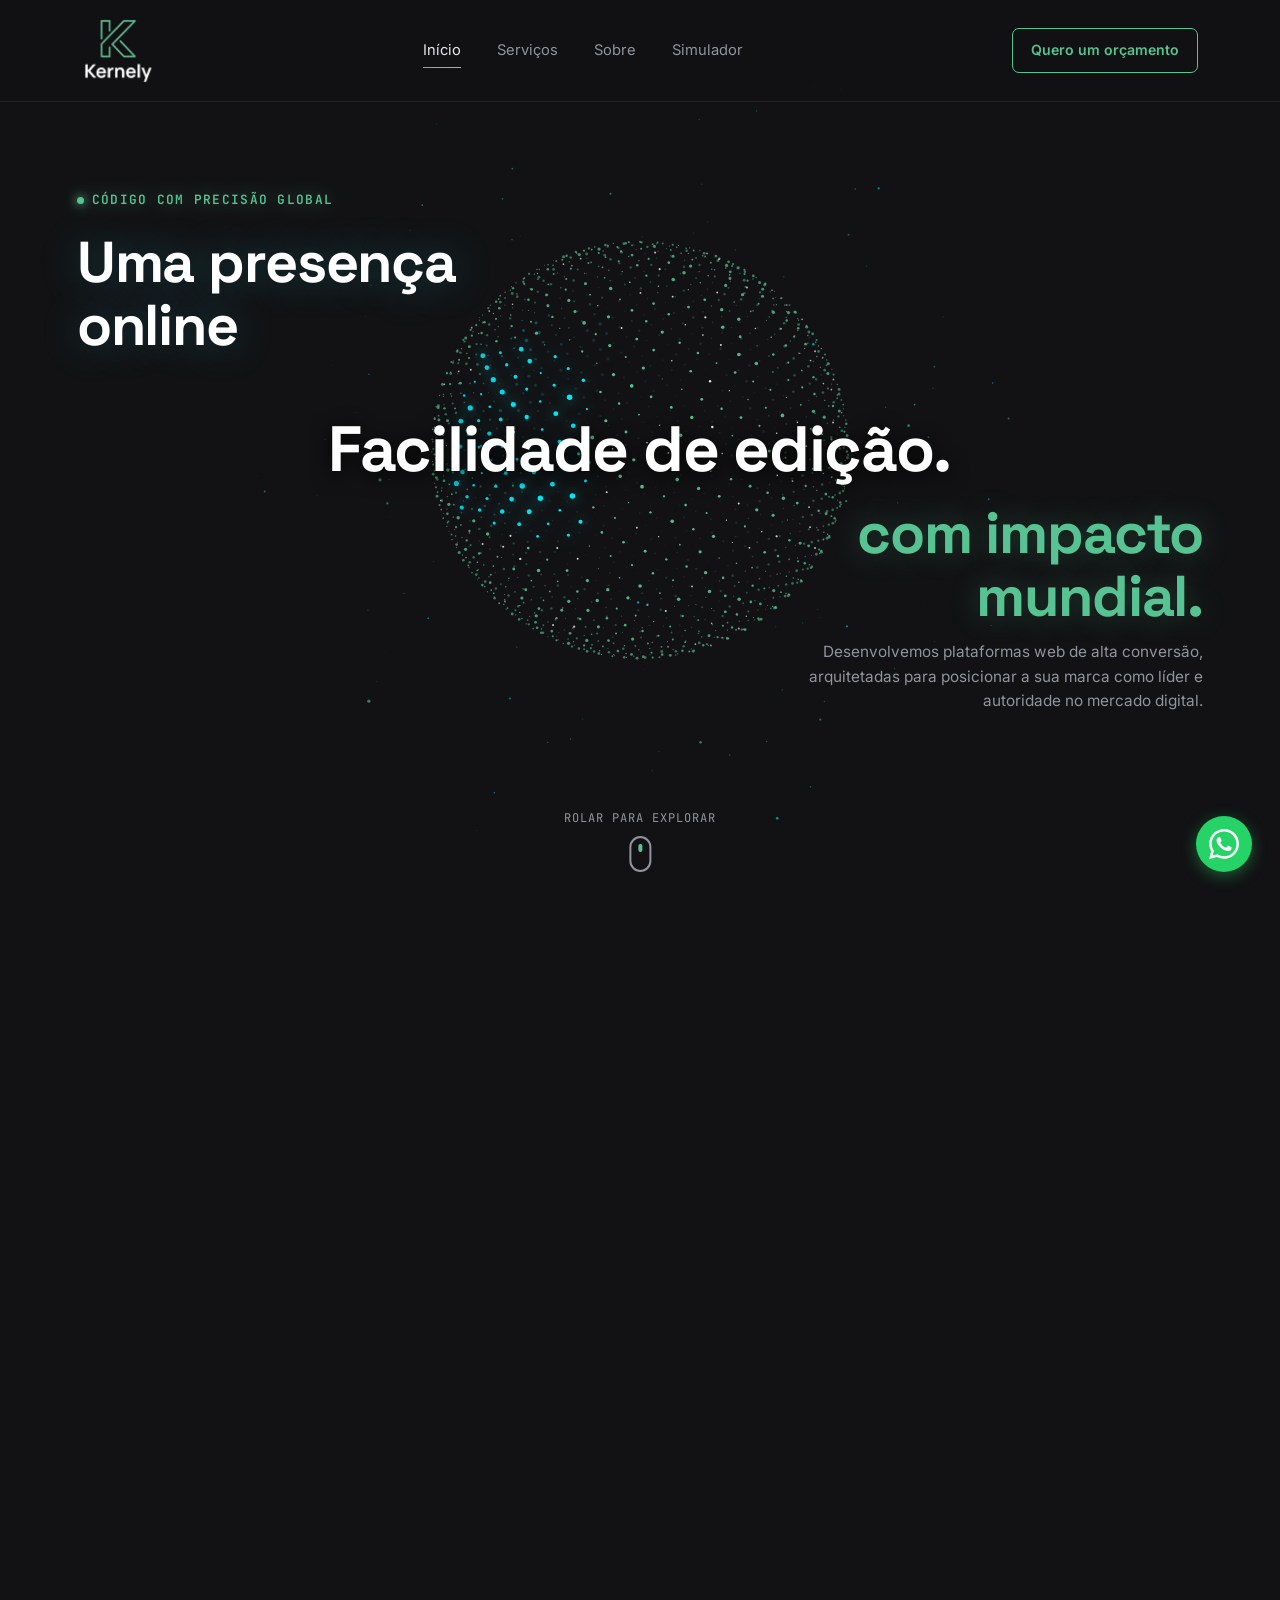
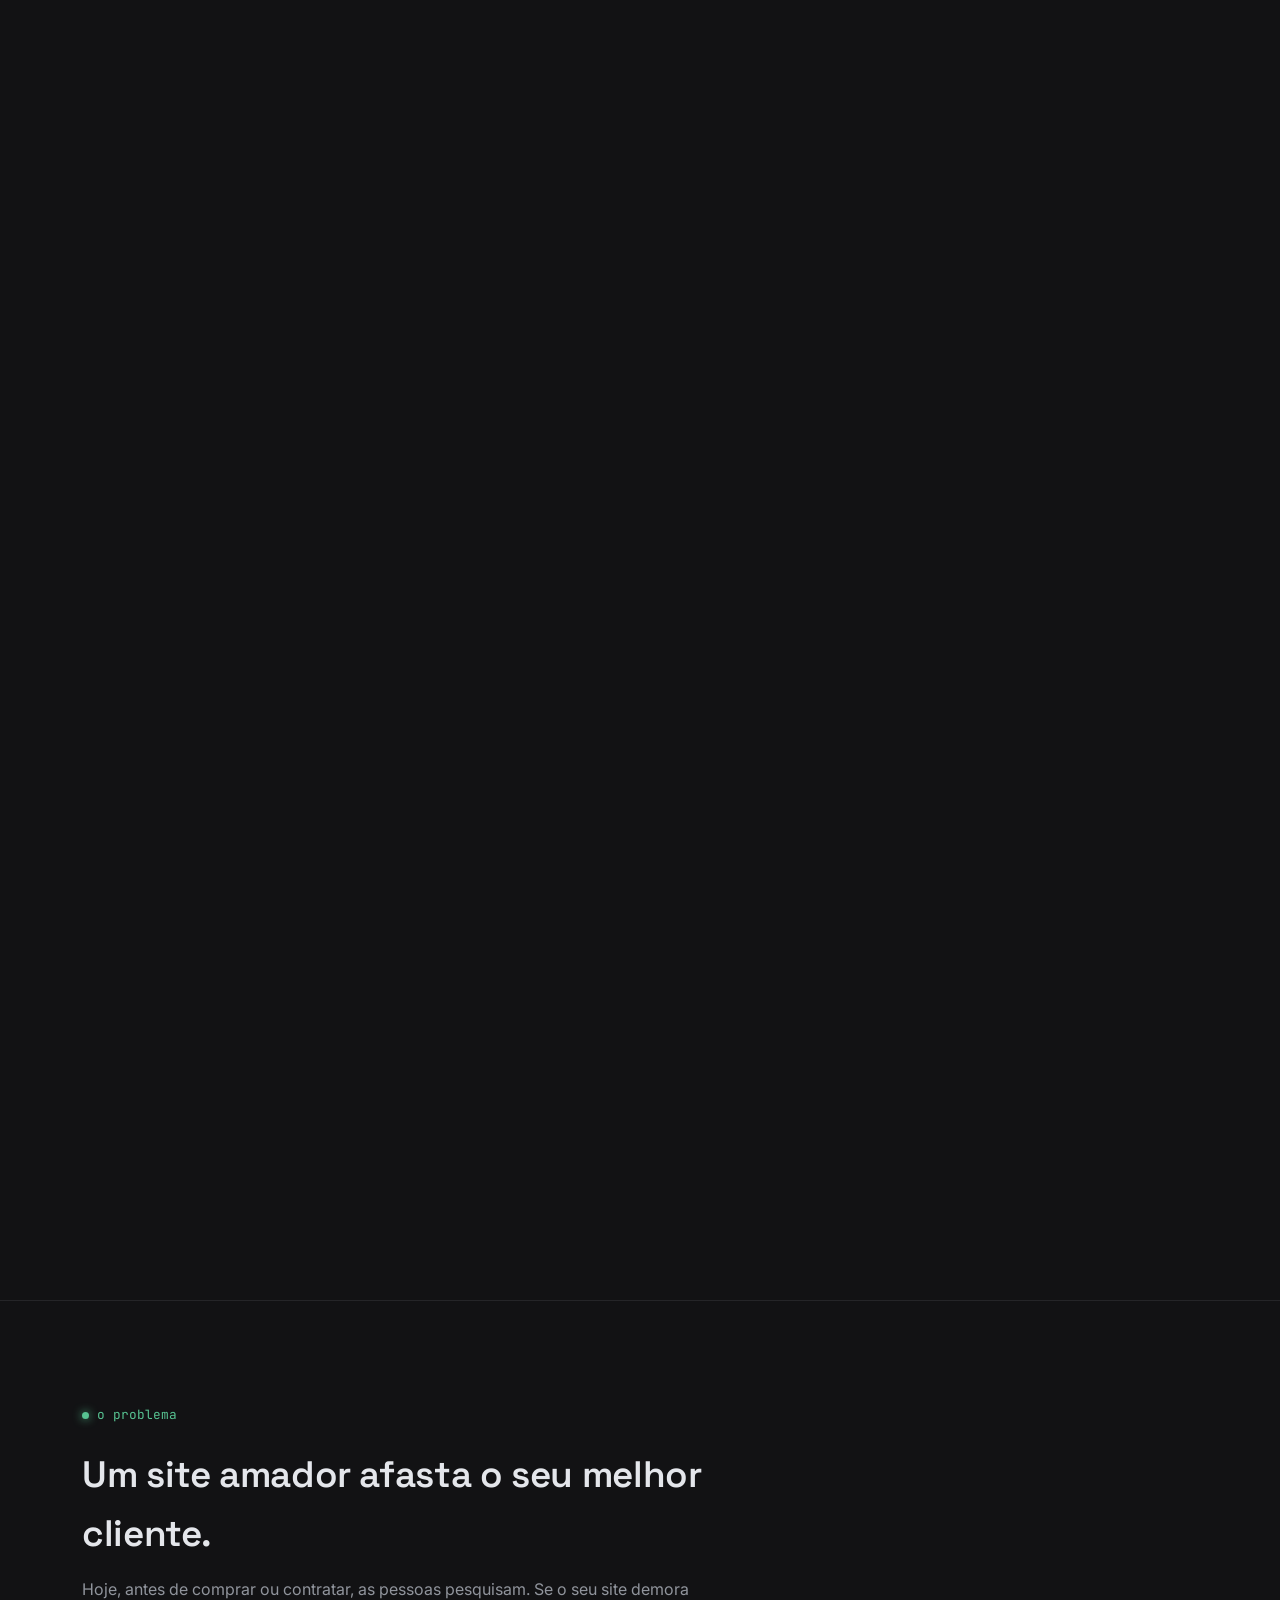
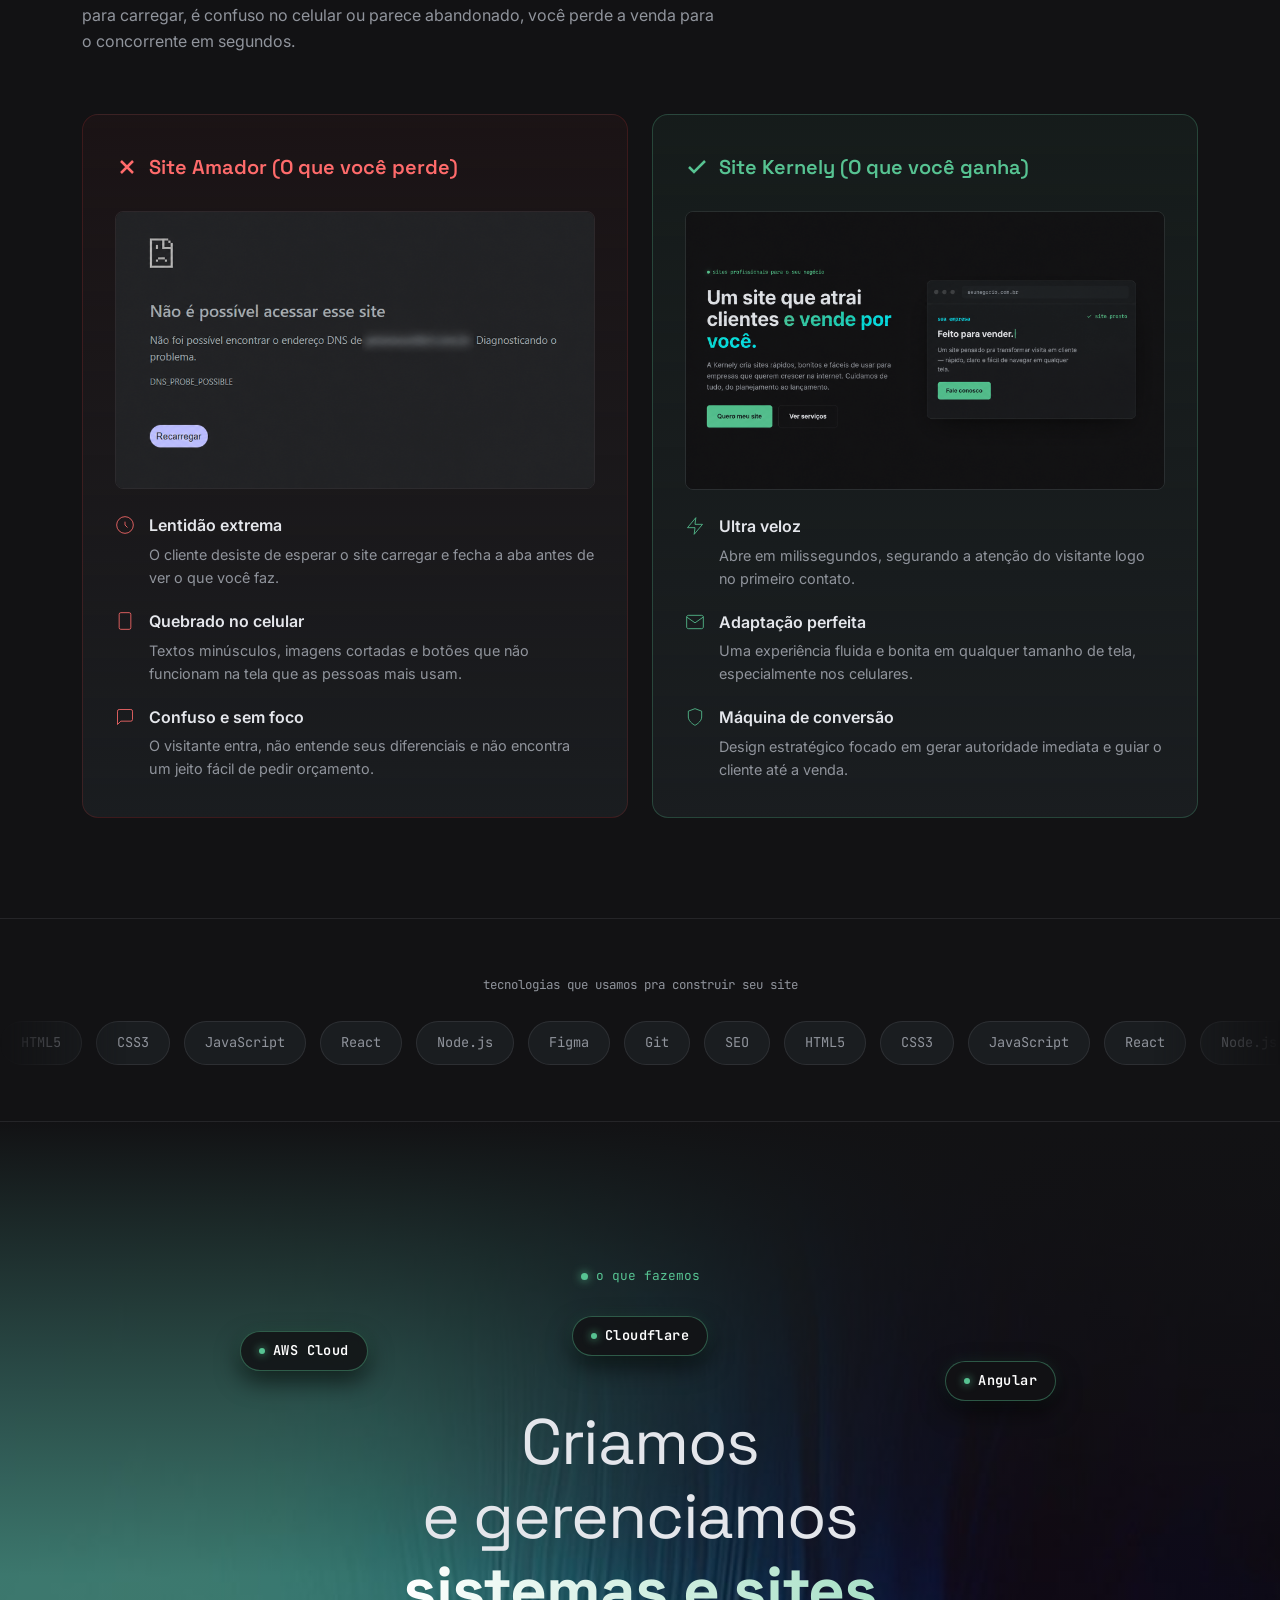
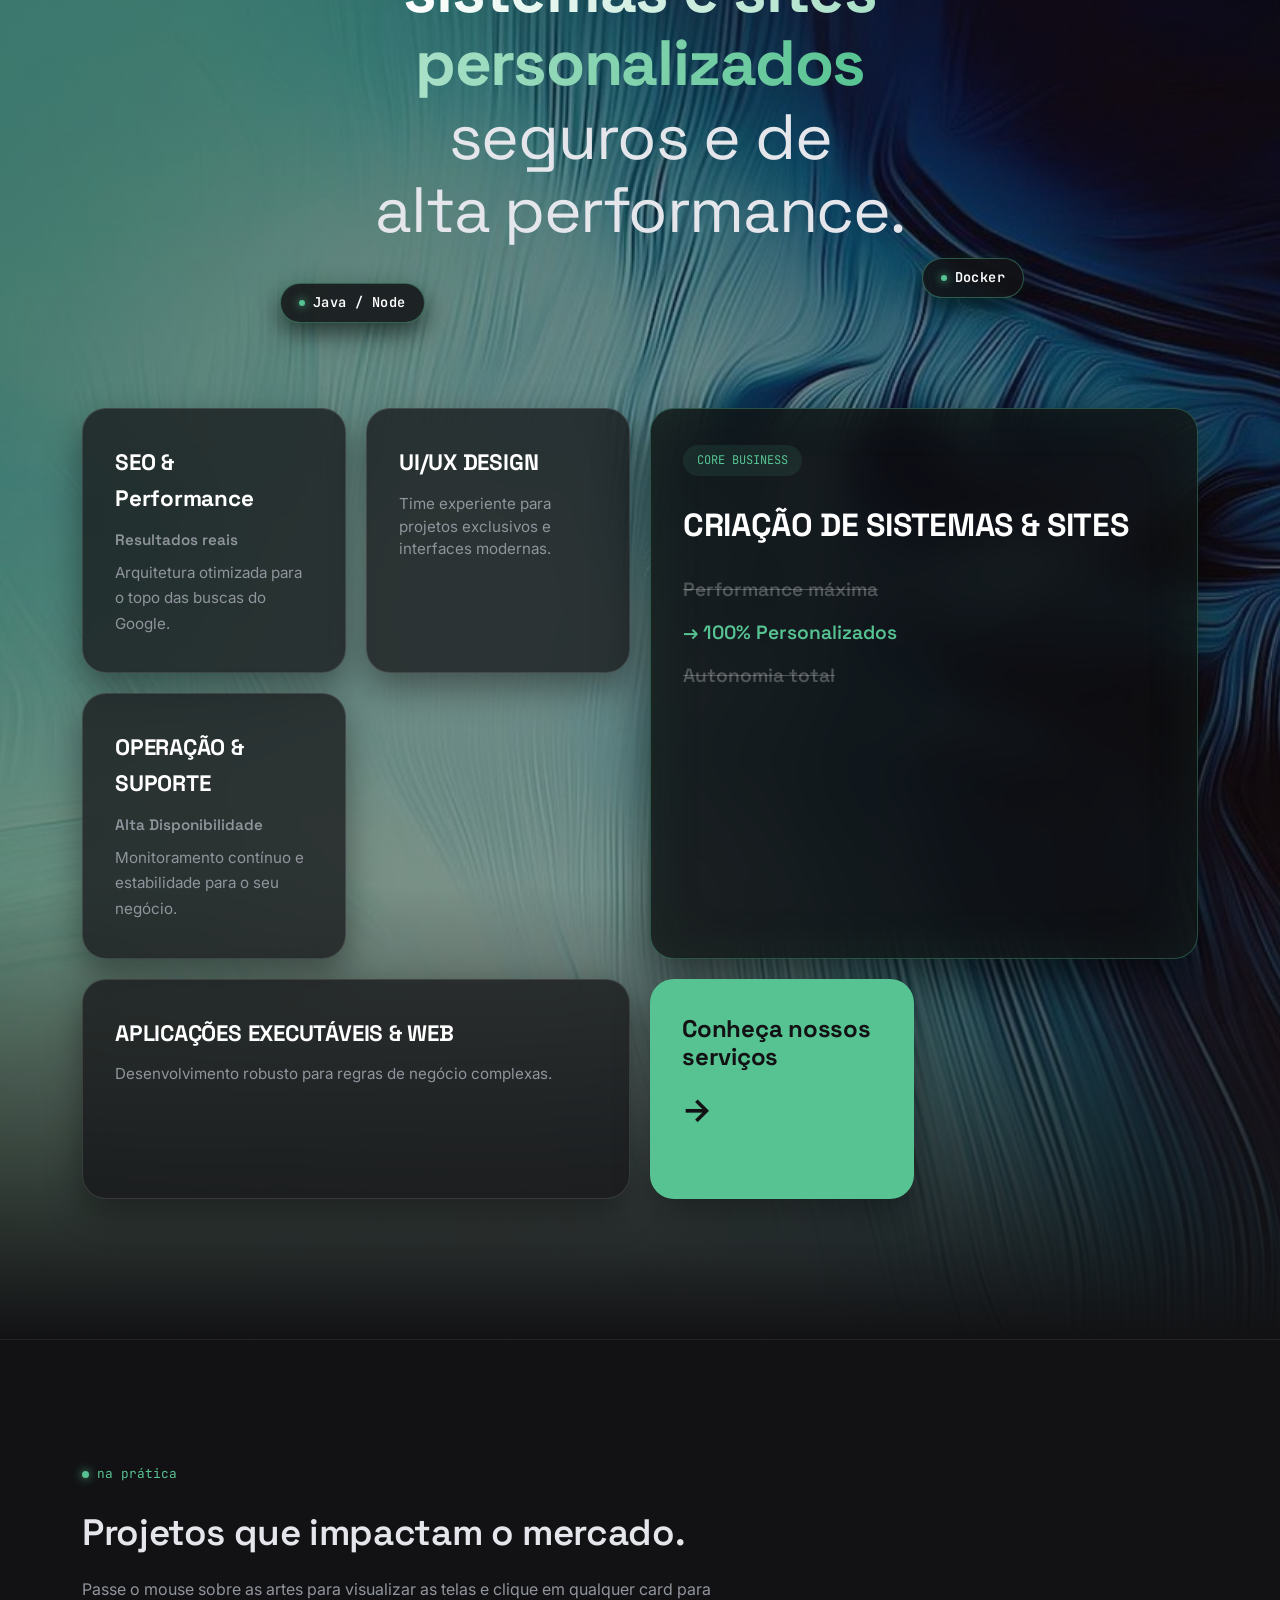
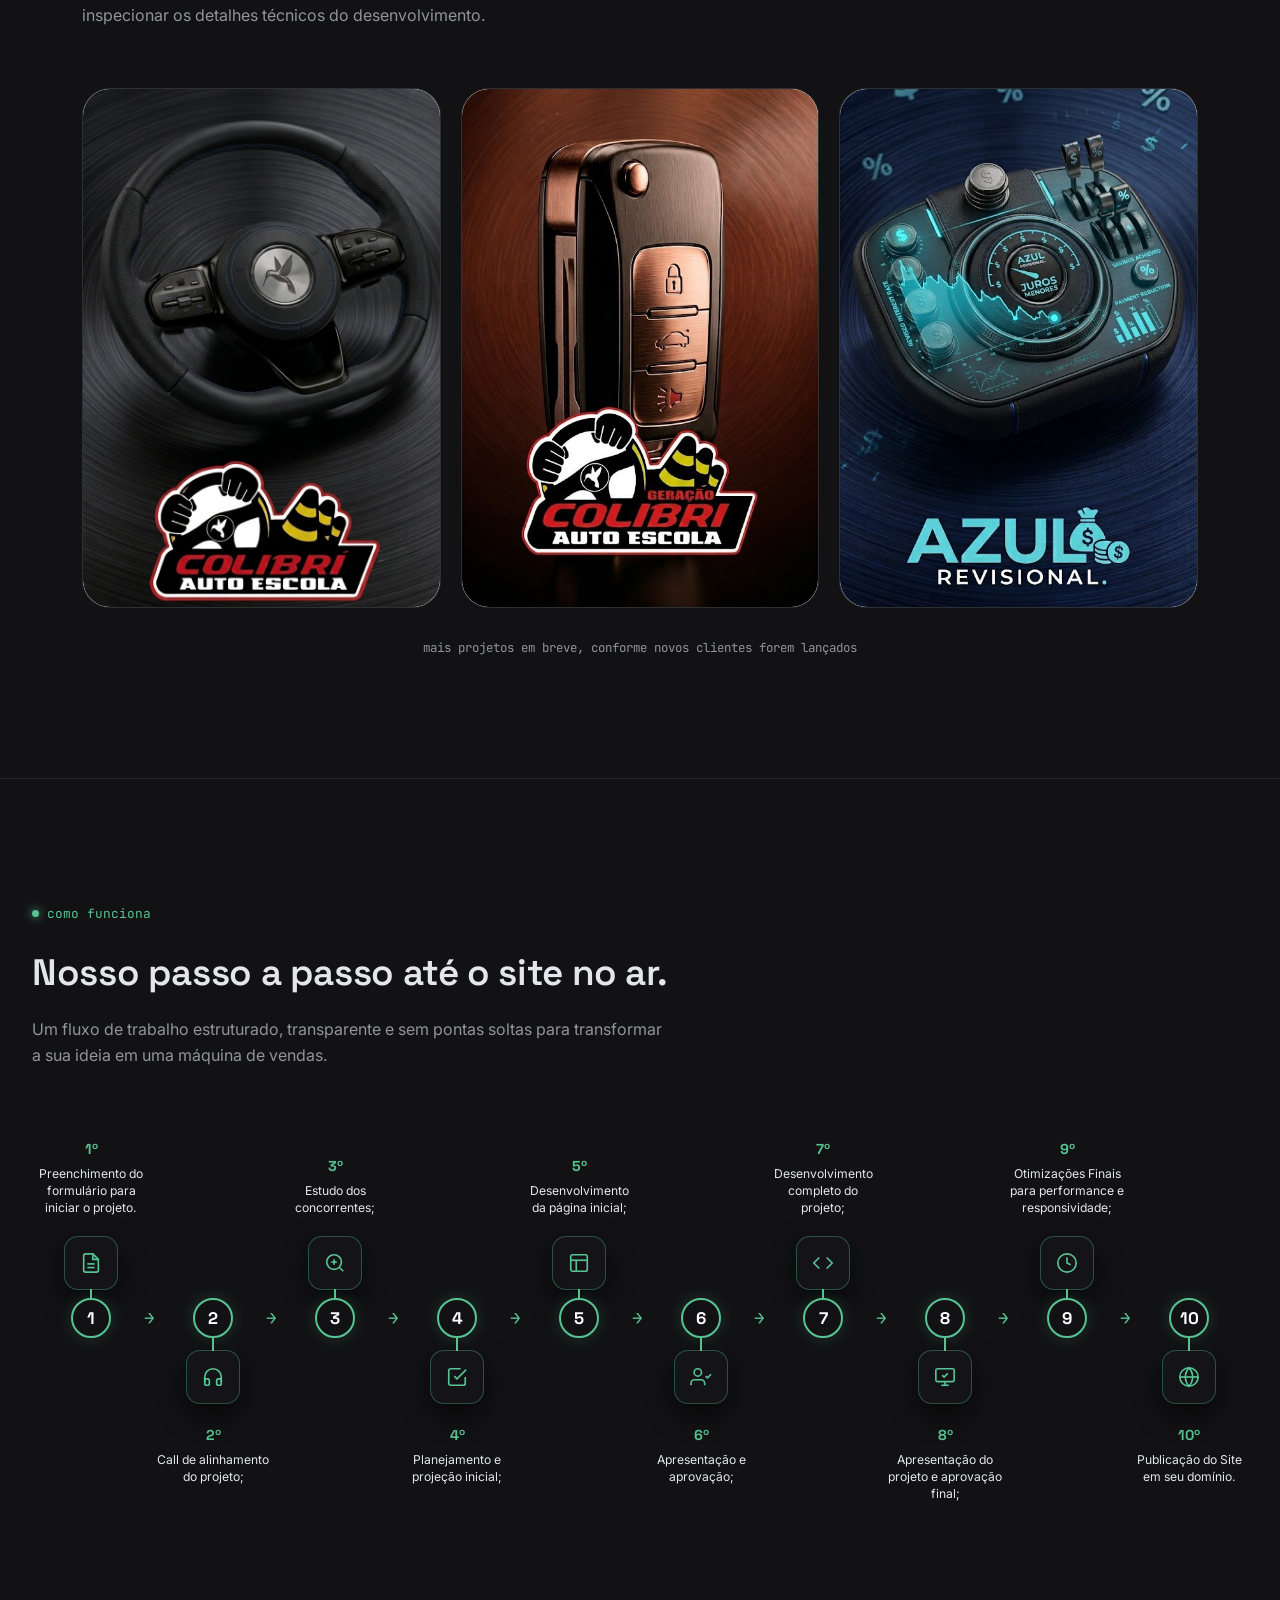
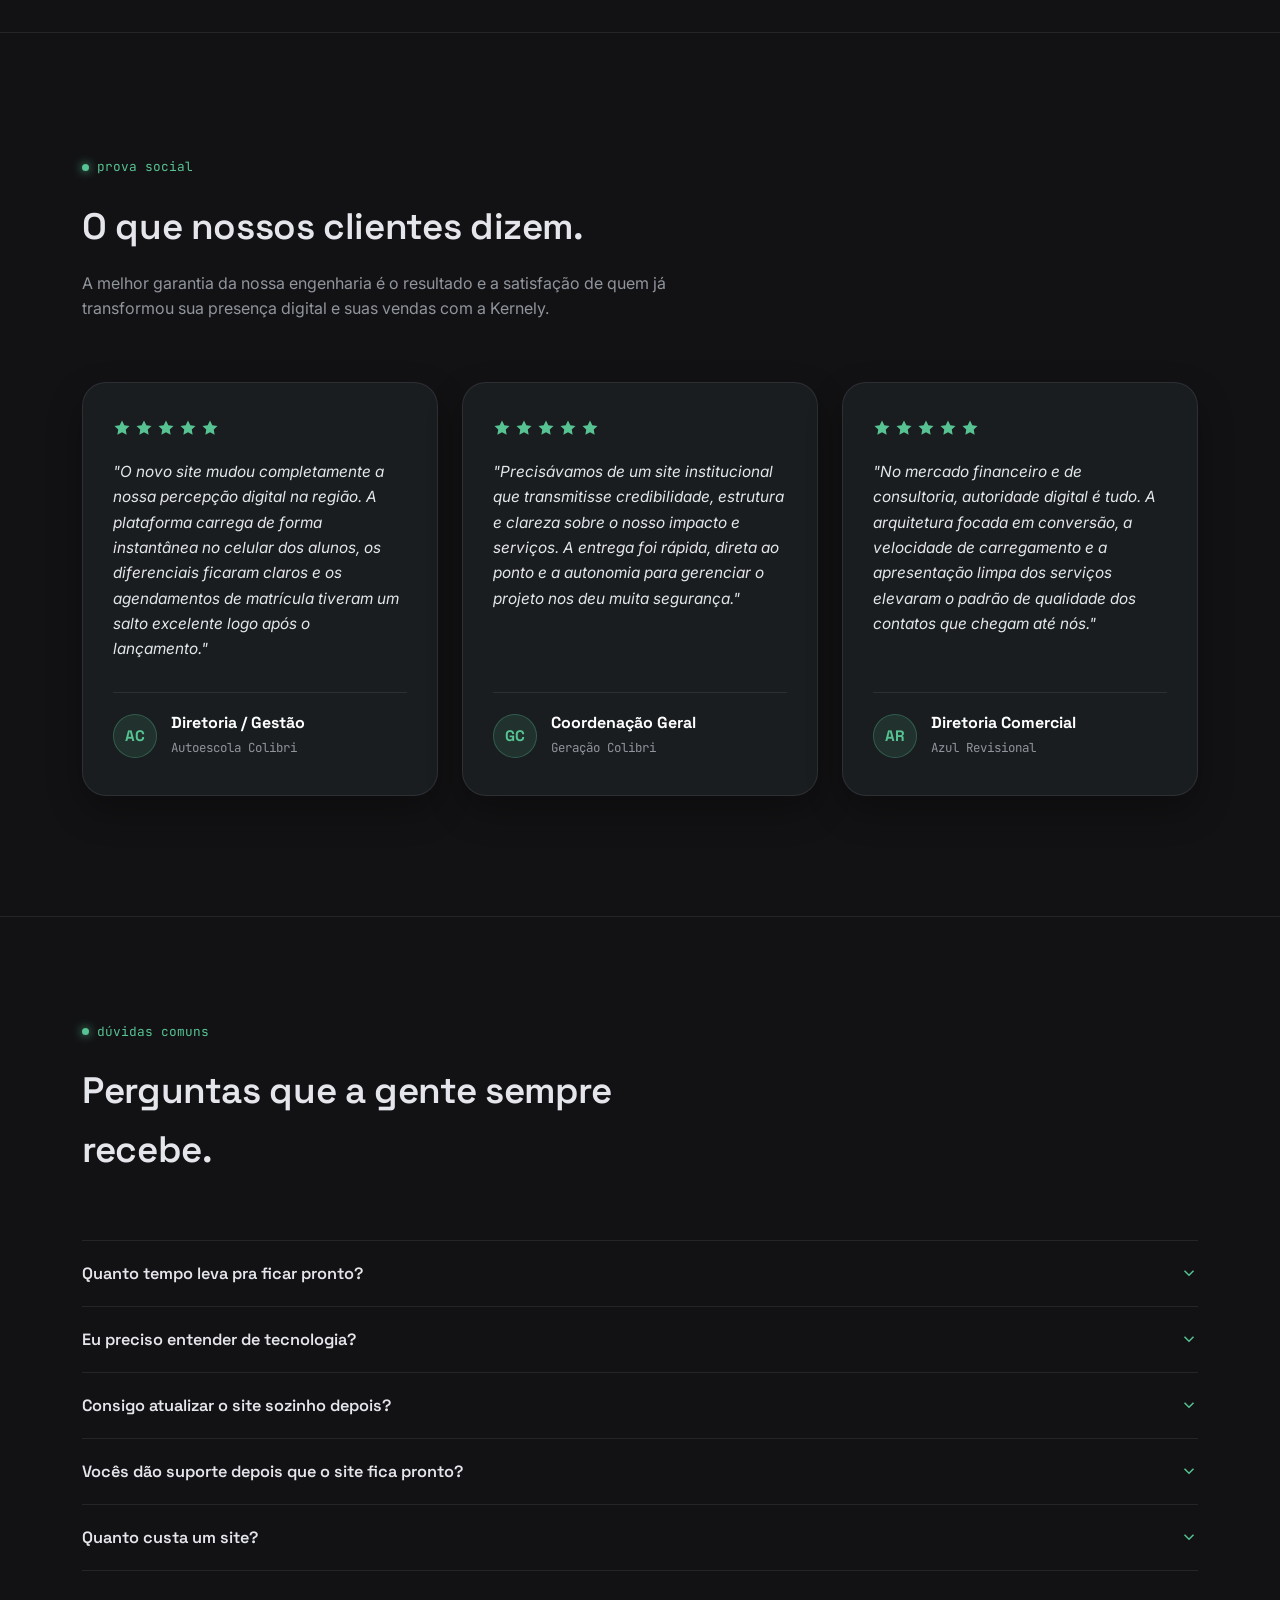
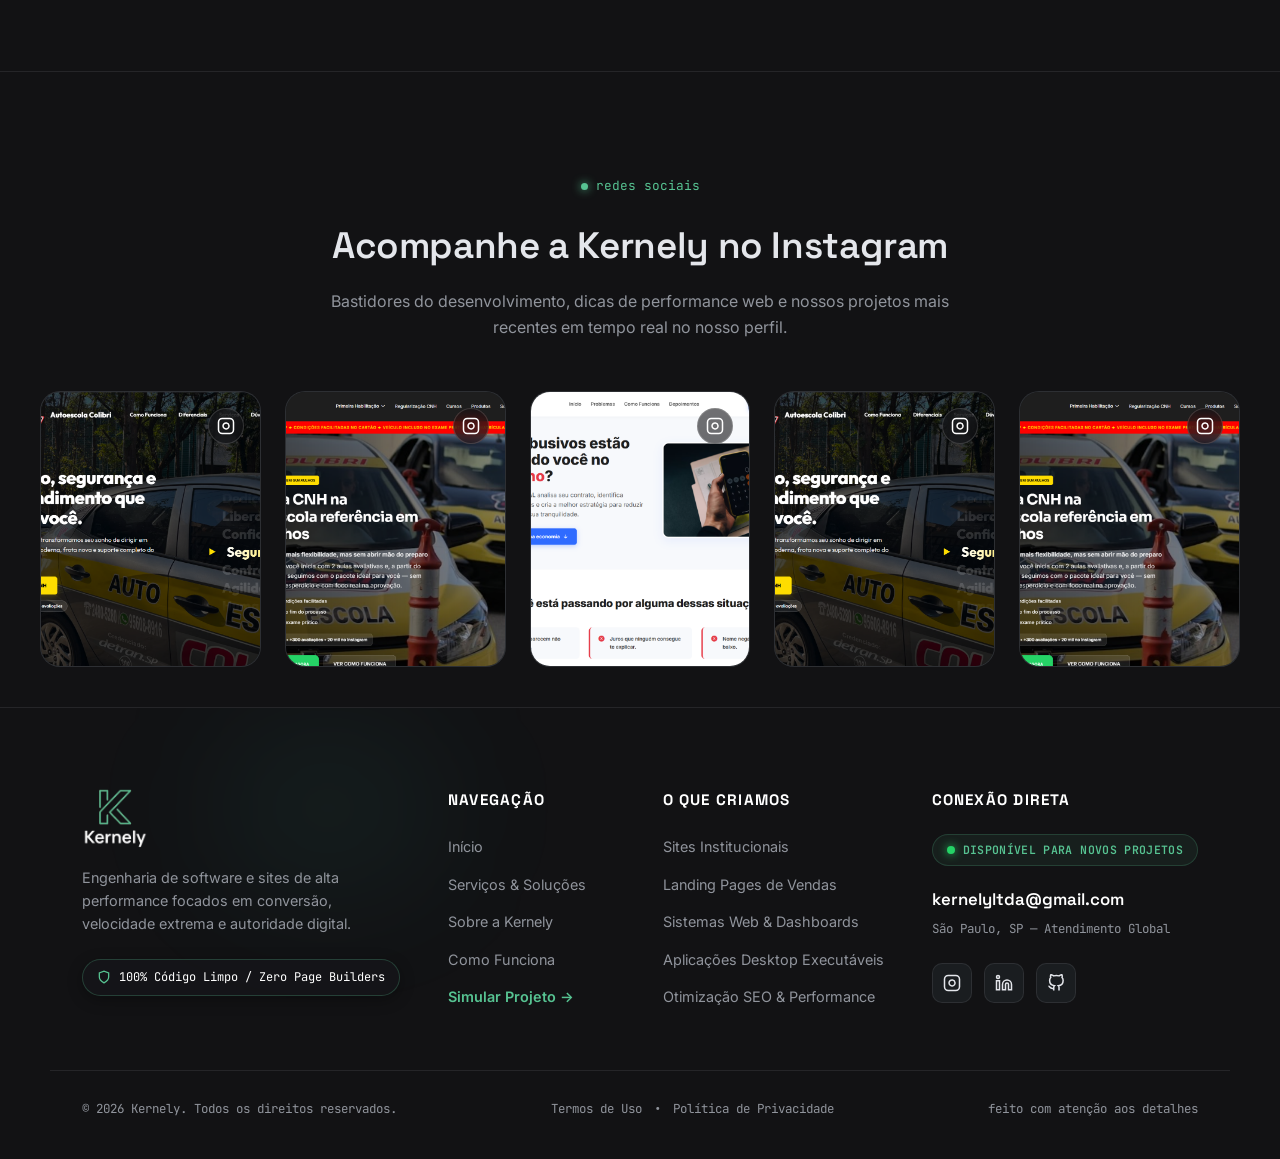
==== commit 7ea1fdb0: "Commit final Projeto finalizado" ====
--- a/index.html
+++ b/index.html
@@ -31,19 +31,6 @@
 <meta name="twitter:image" content="https://kernely.com.br/imagens/favicon-512.png">
 <link rel="canonical" href="https://kernely.com.br/">
 
-<!-- Structured data -->
-<script type="application/ld+json">
-{
-  "@context": "https://schema.org",
-  "@type": "ProfessionalService",
-  "name": "Kernely",
-  "description": "Estúdio de desenvolvimento web focado em sites institucionais, lojas virtuais e sistemas sob medida.",
-  "url": "https://kernely.com.br/",
-  "email": "contato@kernely.com.br",
-  "areaServed": "BR",
-  "slogan": "Code that matters."
-}
-</script>
 <script type="application/ld+json">
 {
   "@context": "https://schema.org",
@@ -77,6 +64,75 @@
   ]
 }
 </script>
+
+<!-- DADOS ESTRUTURADOS (SEO & GEO) -->
+<script type="application/ld+json">
+{
+  "@context": "https://schema.org",
+  "@type": "ProfessionalService",
+  "@id": "https://kernely.com.br/#organization",
+  "name": "Kernely",
+  "alternateName": "Kernely Engenharia Web",
+  "slogan": "Code that matters.",
+  "url": "https://kernely.com.br/",
+  "logo": "https://kernely.com.br/imagens/logo-kernely.png",
+  "image": "https://kernely.com.br/imagens/capa-og.jpg",
+  "description": "Engenharia de software focada em alta performance. Desenvolvemos Sistemas Web com painéis hierárquicos, Aplicações Desktop executáveis e Sites Otimizados para conversão.",
+  "email": "kernelyltda@gmail.com",
+  "areaServed": "BR",
+  "address": {
+    "@type": "PostalAddress",
+    "addressLocality": "São Paulo",
+    "addressRegion": "SP",
+    "addressCountry": "BR"
+  },
+  "contactPoint": {
+    "@type": "ContactPoint",
+    "telephone": "+55-11-99562-0111",
+    "email": "kernelyltda@gmail.com",
+    "contactType": "Atendimento Comercial",
+    "areaServed": "BR",
+    "availableLanguage": "Portuguese"
+  },
+  "makesOffer": [
+    {
+      "@type": "Offer",
+      "itemOffered": {
+        "@type": "Service",
+        "name": "Desenvolvimento de Sistemas Web e Dashboards"
+      }
+    },
+    {
+      "@type": "Offer",
+      "itemOffered": {
+        "@type": "Service",
+        "name": "Desenvolvimento de Aplicações Desktop Executáveis"
+      }
+    },
+    {
+      "@type": "Offer",
+      "itemOffered": {
+        "@type": "Service",
+        "name": "Criação de Landing Pages e Sites Institucionais"
+      }
+    }
+  ],
+  "knowsAbout": [
+    "Desenvolvimento Web",
+    "Sites Institucionais",
+    "Landing Pages de Alta Conversão",
+    "Sistemas Web e Dashboards",
+    "Aplicações Desktop Executáveis",
+    "SEO",
+    "GEO (Generative Engine Optimization)"
+  ],
+  "sameAs": [
+    "https://www.instagram.com/kernely",
+    "https://github.com/kernelyltda",
+    "https://linkedin.com/company/kernely"
+  ]
+}
+</script>
 </head>
 <body>
 
@@ -86,7 +142,7 @@
 
 <header>
   <nav>
-    <a class="brand" href="index.html">
+    <a class="brand" href="/">
       <img src="imagens/logo-kernely.png" alt="Logo Kernely" class="logo-img">
     </a>
     <div class="nav-links">
@@ -95,7 +151,7 @@
       <a href="sobre.html">Sobre</a>
       <a href="simulador.html">Simulador</a>
     </div>
-    <a class="nav-cta" href="contato.html">Quero um orçamento</a>
+    <a class="nav-cta" href="https://wa.me/5511995620111?text=Ol%C3%A1!%20Gostaria%20de%20solicitar%20um%20or%C3%A7amento%20com%20a%20Kernely." target="_blank" rel="noopener noreferrer">Quero um orçamento</a>
   </nav>
 </header>
 
@@ -408,8 +464,6 @@
         </button>
       </div>
 
-      </div>
-
       <p style="text-align:center;color:var(--muted);font-family:var(--mono);font-size:.78rem;margin-top:30px;">mais projetos em breve, conforme novos clientes forem lançados</p>
     </div>
   </section>
@@ -613,7 +667,6 @@
 
   </div>
 </section>
-  </section>
 
   <!-- FAQ -->
   <section>
@@ -646,6 +699,8 @@
       </div>
     </div>
   </section>
+
+</main>
 
 <!-- ==========================================================================
      SEÇÃO 9: REDES SOCIAIS (SEMPRE ANTES DO FOOTER EM TODAS AS PÁGINAS)
@@ -703,11 +758,11 @@
     <div class="footer-col">
       <span class="footer-title">O Que Criamos</span>
       <ul class="footer-nav">
-        <li><a href="servicos.html">Sites Institucionais</a></li>
-        <li><a href="servicos.html">Landing Pages de Vendas</a></li>
-        <li><a href="servicos.html">Sistemas Web & Dashboards</a></li>
-        <li><a href="servicos.html">Aplicações Desktop Executáveis</a></li>
-        <li><a href="servicos.html">Otimização SEO & Performance</a></li>
+        <li><a href="servicos.html#guia-solucoes">Sites Institucionais</a></li>
+        <li><a href="servicos.html#guia-solucoes">Landing Pages de Vendas</a></li>
+        <li><a href="servicos.html#guia-solucoes">Sistemas Web & Dashboards</a></li>
+        <li><a href="servicos.html#guia-solucoes">Aplicações Desktop Executáveis</a></li>
+        <li><a href="servicos.html#seo-geo">Otimização SEO & Performance</a></li>
       </ul>
     </div>
 
@@ -752,11 +807,6 @@
   </div>
 </footer>
 
-<!-- BOTÃO FLUTUANTE WHATSAPP -->
-<a href="https://wa.me/5511995204050?text=Olá,%20gostaria%20de%20simular%20um%20projeto%20com%20a%20Kernely!" target="_blank" rel="noopener noreferrer" class="whatsapp-float" aria-label="Fale conosco no WhatsApp">
-  <svg viewBox="0 0 24 24"><path d="M20.52 3.48A11.93 11.93 0 0 0 12 0C5.37 0 0 5.37 0 12c0 2.12.55 4.19 1.6 6L.05 24l6.15-1.6A11.96 11.96 0 0 0 12 24c6.63 0 12-5.37 12-12 0-3.2-1.25-6.21-3.48-8.52zM12 21.95c-1.8 0-3.55-.48-5.09-1.4l-.36-.22-3.65.95.97-3.56-.24-.37A9.94 9.94 0 0 1 2.05 12c0-5.49 4.47-9.96 9.95-9.96 2.66 0 5.16 1.04 7.04 2.92a9.92 9.92 0 0 1 2.91 7.04c0 5.49-4.47 9.95-9.95 9.95zm5.46-7.44c-.3-.15-1.77-.87-2.04-.97-.27-.1-.47-.15-.67.15-.2.3-.77.97-.94 1.17-.17.2-.35.22-.65.07-.3-.15-1.26-.46-2.4-1.47-.88-.78-1.48-1.75-1.65-2.05-.17-.3-.02-.46.13-.6.13-.13.3-.35.45-.52.15-.17.2-.3.3-.5.1-.2.05-.37-.03-.52-.08-.15-.67-1.62-.92-2.22-.24-.58-.49-.5-.67-.51-.17 0-.37-.01-.57-.01-.2 0-.52.08-.79.37-.27.3-1.04 1.02-1.04 2.49 0 1.47 1.07 2.89 1.22 3.09.15.2 2.11 3.22 5.11 4.51.71.31 1.27.49 1.7.63.72.23 1.38.2 1.9.12.58-.09 1.77-.72 2.02-1.42.25-.7.25-1.3.17-1.42-.08-.12-.27-.2-.57-.35z"/></svg>
-</a>
-
 <a href="https://wa.me/5511995620111?text=Ol%C3%A1!%20Vi%20o%20site%20da%20Kernely%20e%20gostaria%20de%20um%20or%C3%A7amento." 
    class="whatsapp-float" target="_blank" rel="noopener noreferrer" aria-label="Falar no WhatsApp com a Kernely">
   <svg viewBox="0 0 24 24" width="30" height="30" fill="currentColor">
--- a/styles.css
+++ b/styles.css
@@ -155,98 +155,7 @@
 .bc-check svg { width: 16px; height: 16px; stroke: var(--accent); stroke-width: 2.5; }
 .bc-cursor { display: inline-block; width: 3px; height: 1.1em; background-color: var(--accent); margin-left: 4px; vertical-align: -2px; animation: blink-cursor 0.8s infinite; }
 @keyframes blink-cursor { 0%, 100% { opacity: 1; } 50% { opacity: 0; } }
-
-/* --- 05. SCROLLYTELLING "POR QUE A KERNELY" (ZOOM NO K) --- */
-.k-scrolly-section {
-  position: relative;
-  height: 400vh;
-  background-color: var(--bg);
-  padding: 0 !important; margin: 0 !important; overflow: clip;
-}
-.k-sticky-container {
-  position: sticky; top: 0; left: 0; width: 100%; height: 100vh;
-  display: flex; align-items: center; justify-content: center;
-  overflow: hidden; padding: 0 clamp(24px, 6vw, 100px);
-}
-.k-intro-box {
-  position: absolute; width: 100%; max-width: 1100px; display: flex;
-  align-items: center; justify-content: space-between; gap: 40px;
-  transition: opacity 0.5s ease, visibility 0.5s ease, transform 0.5s ease; z-index: 2;
-}
-.k-intro-box.exited { opacity: 0; visibility: hidden; pointer-events: none; transform: translateY(-30px); }
-.k-intro-text { max-width: 500px; }
-.k-dot::before { content: '•'; color: var(--accent); margin-right: 6px; font-size: 1.1em; }
-.k-main-title { font-family: var(--display); font-size: clamp(2.4rem, 4.5vw, 3.8rem); font-weight: 700; line-height: 1.1; color: #FFF; margin: 16px 0 20px; }
-.k-main-desc { color: var(--muted); font-size: clamp(1rem, 1.2vw, 1.15rem); line-height: 1.6; }
-
-.k-logo-hero {
-  display: flex; 
-  align-items: center; 
-  justify-content: center;
-  transform-origin: 50% 35%; 
-  will-change: transform, opacity; 
-  z-index: 1;
-  transition: opacity 0.2s ease;
-}
-.k-logo-img { width: clamp(180px, 22vw, 240px); height: auto; object-fit: contain; filter: drop-shadow(0 0 35px rgba(87, 195, 146, 0.25)); }
-
-/* --- 06. PALCO DOS DIFERENCIAIS (ESTRUTURA COMPLETA LADO A LADO) --- */
-.k-differentials-stage {
-  position: absolute; inset: 0; width: 100%; max-width: 1140px; height: 100%; margin: 0 auto;
-  display: flex; align-items: center; justify-content: space-between; gap: 60px;
-  padding: 0 clamp(24px, 5vw, 80px); opacity: 0; visibility: hidden; pointer-events: none;
-  transition: opacity 0.5s ease, visibility 0.5s ease; z-index: 10;
-}
-.k-differentials-stage.active { opacity: 1; visibility: visible; pointer-events: auto; }
-
-.k-visual-left { position: relative; width: 100%; flex: 1; max-width: 500px; min-height: 380px; display: flex; align-items: center; }
-.k-visual-item {
-  position: absolute; top: 50%; left: 0; width: 100%; transform: translateY(-50%) scale(0.95);
-  opacity: 0; visibility: hidden; pointer-events: none; transition: all 0.5s cubic-bezier(0.16, 1, 0.3, 1);
-  display: flex; flex-direction: column; gap: 18px;
-}
-.k-visual-item.active { opacity: 1; visibility: visible; transform: translateY(-50%) scale(1); pointer-events: auto; }
-
-.k-svg-pill-group { display: flex; gap: 12px; flex-wrap: wrap; align-items: center; }
-.k-svg-pill {
-  display: inline-flex; align-items: center; gap: 8px; background: #141417;
-  border: 1px solid rgba(255, 255, 255, 0.15); color: #FFFFFF; font-family: var(--display);
-  font-weight: 600; font-size: 0.92rem; padding: 10px 22px; border-radius: 999px; box-shadow: 0 8px 24px rgba(0, 0, 0, 0.4);
-}
-.k-svg-pill svg { width: 16px; height: 16px; stroke: var(--accent); }
-
-.k-dark-card {
-  background: rgba(18, 18, 20, 0.95); border: 1px solid rgba(255, 255, 255, 0.14); border-radius: 40px;
-  padding: 42px 38px; width: 100%; box-shadow: 0 24px 60px rgba(0, 0, 0, 0.7); backdrop-filter: blur(12px);
-}
-.k-dark-card h3 { font-family: var(--display); font-size: 1.5rem; font-weight: 700; color: #FFFFFF; margin-bottom: 12px; letter-spacing: -0.01em; }
-.k-dark-card p { color: var(--muted); font-size: 0.96rem; line-height: 1.65; margin: 0; }
-
-.k-text-right { position: relative; width: 100%; flex: 1; max-width: 480px; min-height: 300px; display: flex; align-items: center; }
-.diff-item {
-  position: absolute; top: 50%; left: 0; width: 100%; transform: translateY(-50%) translateX(30px);
-  opacity: 0; visibility: hidden; pointer-events: none; transition: all 0.5s cubic-bezier(0.16, 1, 0.3, 1);
-}
-.diff-item.active { opacity: 1; visibility: visible; transform: translateY(-50%) translateX(0); pointer-events: auto; }
-.diff-badge {
-  background: rgba(87, 195, 146, 0.12); color: var(--accent); font-family: var(--mono); font-size: 0.78rem; font-weight: 700;
-  padding: 6px 16px; border-radius: 999px; text-transform: uppercase; letter-spacing: 0.08em; display: inline-block;
-  margin-bottom: 18px; border: 1px solid rgba(87, 195, 146, 0.25);
-}
-.diff-item h2 { font-family: var(--display); font-size: clamp(2.2rem, 3.8vw, 2.8rem); font-weight: 700; color: #FFFFFF; line-height: 1.15; margin-bottom: 18px; letter-spacing: -0.02em; }
-.diff-item p { color: var(--muted); font-size: clamp(1.02rem, 1.15vw, 1.12rem); line-height: 1.65; margin: 0; }
-
-/* --- 07. SEÇÃO FINAL DO SCROLLYTELLING (GRID DE 3 COLUNAS & TRAVA DE SVG) --- */
-.k-grid-section {
-  position: relative; z-index: 5; padding: 120px 0; background-color: var(--bg);
-  border-top: 1px solid var(--border); clear: both;
-}
 .k-features-grid { display: grid; grid-template-columns: repeat(3, 1fr); gap: 30px; align-items: stretch; width: 100%; }
-.k-grid-col { display: flex; flex-direction: column; align-items: center; width: 100%; }
-.k-svg-pill-static {
-  background: #141417; border: 1px solid rgba(87, 195, 146, 0.3); color: #FFF; font-family: var(--display);
-  font-weight: 600; font-size: 0.88rem; padding: 8px 24px; border-radius: 999px; margin-bottom: 20px; box-shadow: 0 4px 15px rgba(0, 0, 0, 0.3);
-}
 .k-feature-card {
   background: #161619; border: 1px solid rgba(255, 255, 255, 0.08); border-radius: 24px; padding: 36px 28px; width: 100%;
   height: 100%; display: flex; flex-direction: column; align-items: flex-start;
@@ -285,9 +194,6 @@
   color: var(--bg); padding: 14px 26px; border-radius: 7px; transition: transform .2s, box-shadow .2s; display: inline-block; border: none; cursor: pointer;
 }
 .btn-primary:hover { transform: translateY(-2px); box-shadow: 0 10px 26px rgba(87, 195, 146, .28); }
-
-.card-grid { display: grid; gap: 1px; background: var(--border); border: 1px solid var(--border); border-radius: 14px; overflow: hidden; }
-.grid-3 { grid-template-columns: repeat(3, 1fr); }
 .card { background: var(--bg2); padding: 36px 32px; transition: background .25s, transform .25s; position: relative; }
 .card:hover { background: var(--bg3); }
 .card .icon { width: 42px; height: 42px; border-radius: 10px; background: rgba(87, 195, 146, .1); display: flex; align-items: center; justify-content: center; margin-bottom: 20px; transition: all .25s; }
@@ -386,21 +292,6 @@
   transition: transform 0.6s ease;
 }
 
-.p-logo-wrap {
-  position: relative;
-  z-index: 2;
-  text-align: center;
-}
-
-.p-logo-text {
-  font-family: var(--display);
-  font-size: 1.8rem;
-  font-weight: 700;
-  color: #FFFFFF;
-  text-shadow: 0 4px 15px rgba(0, 0, 0, 0.8);
-  letter-spacing: -0.02em;
-}
-
 .p-card:hover .p-card-base {
   opacity: 0;
   transform: scale(0.95);
@@ -650,19 +541,6 @@
 .quality-icon svg { width: 24px; height: 24px; stroke: var(--accent); }
 .quality-card h3 { font-family: var(--display); font-weight: 600; font-size: 1.18rem; margin-bottom: 10px; }
 .quality-card p { color: var(--muted); font-size: 0.92rem; }
-
-.process-list { display: flex; flex-direction: column; }
-.process-item { display: grid; grid-template-columns: 70px 1fr; gap: 26px; padding: 28px 0; border-top: 1px solid var(--border); align-items: baseline; }
-.process-item:last-child { border-bottom: 1px solid var(--border); }
-.process-num { font-family: var(--display); font-weight: 600; color: var(--accent); font-size: 1.6rem; }
-.process-item h3 { font-family: var(--display); font-weight: 600; font-size: 1.12rem; margin-bottom: 8px; }
-.process-item p { color: var(--muted); font-size: .92rem; max-width: 520px; }
-
-.slogan-typewriter {
-  font-family: var(--body); font-size: 1.1rem; color: var(--muted); font-weight: 400;
-  white-space: nowrap; overflow: hidden; border-right: 2px solid var(--accent); width: 0; margin: 0 auto;
-}
-.reveal.in .slogan-typewriter { animation: type-slogan 1.5s steps(25, end) 0.4s forwards, blink-cursor 0.8s step-end infinite; }
 @keyframes type-slogan { from { width: 0; } to { width: 14.5ch; } }
 
 /* --- 14. CTA BANNER & FAQ ACCORDION --- */
@@ -1150,7 +1028,18 @@
 
 @media (max-width: 600px) {
   .browser-canvas { padding: 28px 20px; }
-  .bc-check { position: relative; top: auto; right: auto; margin-bottom: 16px; align-self: flex-end; }
+  .browser-canvas {
+    padding: 24px 20px !important;
+  }
+
+  /* Força o "site pronto" a ficar no topo direito, na exata linha de "sua empresa" */
+  .bc-check {
+    position: absolute !important;
+    top: 24px !important;
+    right: 20px !important;
+    margin: 0 !important;
+    align-self: auto !important;
+  }
 }
 
 @media (prefers-reduced-motion: reduce) {
@@ -2199,88 +2088,7 @@
   }
 }
 
-/* --- ESTILOS DO SIMULADOR DE PROJETO --- */
-.sim-card {
-  background: var(--bg3);
-  border: 1px solid var(--border);
-  border-radius: 16px;
-  padding: 22px;
-  cursor: pointer;
-  display: flex;
-  flex-direction: column;
-  gap: 6px;
-  transition: all 0.25s ease;
-}
-
-.sim-card:hover {
-  border-color: rgba(87, 195, 146, 0.4);
-  transform: translateY(-2px);
-}
-
-.sim-card.selected {
-  background: rgba(87, 195, 146, 0.08);
-  border-color: var(--accent);
-  box-shadow: 0 0 20px rgba(87, 195, 146, 0.15);
-}
-
-.sim-title {
-  font-family: var(--display);
-  font-weight: 700;
-  font-size: 1.05rem;
-  color: #FFFFFF;
-}
-
-.sim-desc {
-  font-size: 0.85rem;
-  color: var(--muted);
-  line-height: 1.4;
-}
-
 @media (max-width: 768px) {
-  .sim-options-grid {
-    grid-template-columns: 1fr !important;
-  }
-  .simulador-container {
-    padding: 24px !important;
-  }
-}
-
-/* --- ESTILOS DO SIMULADOR E DIAGNÓSTICO --- */
-.sim-card {
-  background: var(--bg3);
-  border: 1px solid var(--border);
-  border-radius: 16px;
-  padding: 22px;
-  cursor: pointer;
-  display: flex;
-  flex-direction: column;
-  gap: 6px;
-  transition: all 0.25s ease;
-  user-select: none;
-}
-
-.sim-card:hover {
-  border-color: rgba(87, 195, 146, 0.4);
-  transform: translateY(-2px);
-}
-
-.sim-card.selected {
-  background: rgba(87, 195, 146, 0.08);
-  border-color: var(--accent);
-  box-shadow: 0 0 20px rgba(87, 195, 146, 0.15);
-}
-
-.sim-title {
-  font-family: var(--display);
-  font-weight: 700;
-  font-size: 1.05rem;
-  color: #FFFFFF;
-}
-
-.sim-desc {
-  font-size: 0.85rem;
-  color: var(--muted);
-  line-height: 1.4;
 }
 
 @keyframes fadeInDiag {
@@ -2289,14 +2097,613 @@
 }
 
 @media (max-width: 768px) {
-  .sim-options-grid, .diag-metrics-grid {
-    grid-template-columns: 1fr !important;
-  }
-  .simulador-container {
-    padding: 24px !important;
-  }
   #btn-processar {
     font-size: 0.9rem !important;
     padding: 16px !important;
   }
+}
+
+/* ==========================================================================
+   TABELA DE PREÇOS (PLANOS DE MANUTENÇÃO MENSAL)
+   ========================================================================== */
+.pricing-grid {
+  display: grid;
+  grid-template-columns: repeat(3, 1fr);
+  gap: 24px;
+  align-items: stretch;
+}
+
+.pricing-card {
+  background: var(--bg2);
+  border: 1px solid var(--border);
+  border-radius: 24px;
+  padding: 38px 32px;
+  display: flex;
+  flex-direction: column;
+  justify-content: space-between;
+  position: relative;
+  transition: transform 0.3s ease, border-color 0.3s ease, box-shadow 0.3s ease;
+}
+
+.pricing-card:hover {
+  transform: translateY(-6px);
+  border-color: rgba(255, 255, 255, 0.2);
+  box-shadow: 0 20px 45px rgba(0, 0, 0, 0.5);
+}
+
+.pricing-card.highlighted {
+  background: linear-gradient(180deg, rgba(87, 195, 146, 0.08) 0%, var(--bg2) 100%);
+  border: 2px solid var(--accent);
+  box-shadow: 0 20px 50px rgba(87, 195, 146, 0.18);
+  transform: scale(1.03);
+  z-index: 2;
+}
+
+.pricing-card.highlighted:hover {
+  transform: scale(1.03) translateY(-6px);
+  box-shadow: 0 25px 60px rgba(87, 195, 146, 0.28);
+}
+
+.p-badge-top {
+  position: absolute;
+  top: -14px;
+  left: 50%;
+  transform: translateX(-50%);
+  background: var(--accent);
+  color: #121214;
+  font-family: var(--mono);
+  font-size: 0.72rem;
+  font-weight: 700;
+  padding: 6px 16px;
+  border-radius: 999px;
+  text-transform: uppercase;
+  letter-spacing: 0.08em;
+  box-shadow: 0 4px 15px rgba(87, 195, 146, 0.4);
+}
+
+.p-tier {
+  font-family: var(--mono);
+  font-size: 0.82rem;
+  font-weight: 700;
+  color: var(--muted);
+  letter-spacing: 0.08em;
+  display: block;
+  margin-bottom: 12px;
+}
+
+.p-price {
+  font-family: var(--display);
+  font-size: clamp(2.4rem, 4vw, 3.2rem);
+  font-weight: 700;
+  color: #FFFFFF;
+  line-height: 1;
+  margin-bottom: 12px;
+  display: flex;
+  align-items: baseline;
+  gap: 4px;
+}
+
+.p-price span {
+  font-size: 1rem;
+  font-weight: 500;
+  color: var(--muted);
+  font-family: var(--body);
+}
+
+.p-desc {
+  color: var(--muted);
+  font-size: 0.92rem;
+  line-height: 1.5;
+  margin-bottom: 24px;
+}
+
+.pricing-divider {
+  width: 100%;
+  height: 1px;
+  background: var(--border);
+  margin-bottom: 26px;
+}
+
+/* ==========================================================================
+   CORREÇÃO DA LISTA DOS PLANOS (SUBSTITUA ESTE BLOCO NO STYLES.CSS)
+   ========================================================================== */
+.pricing-features {
+  display: flex;
+  flex-direction: column;
+  gap: 14px;
+  margin-bottom: 24px;
+  flex-grow: 1;
+  list-style: none;
+}
+
+.pricing-features li {
+  font-size: 0.94rem;
+  color: #E4E6EB;
+  line-height: 1.5;
+  display: block; /* Mata o flex que dividia a frase em duas colunas */
+  padding-left: 20px;
+  text-indent: -20px; /* Alinha o ícone ✓ ou ✕ para fora, deixando o texto perfeitamente reto */
+}
+
+.pricing-features li strong {
+  font-weight: 600;
+  color: #FFFFFF; /* Deixa o texto em negrito bem nítido em branco */
+}
+
+.pricing-features li.disabled {
+  color: rgba(255, 255, 255, 0.28);
+  text-decoration: line-through;
+}
+
+.pricing-features li.disabled strong {
+  color: rgba(255, 255, 255, 0.28);
+}
+
+@media (max-width: 960px) {
+  .pricing-grid {
+    grid-template-columns: 1fr;
+    gap: 28px;
+  }
+  .pricing-card.highlighted {
+    transform: none;
+  }
+  .pricing-card.highlighted:hover {
+    transform: translateY(-4px);
+  }
+}
+
+/* ==========================================================================
+   CORREÇÃO DA HERO DE SERVIÇOS NO MOBILE (COLE NO FINAL DO STYLES.CSS)
+   ========================================================================== */
+@media (max-width: 900px) {
+  /* 1. Força o grid a virar 1 única coluna (texto em cima, navegador embaixo) */
+  .hero-grid {
+    grid-template-columns: 1fr !important;
+    gap: 40px !important;
+    text-align: center !important;
+  }
+
+  /* 2. Centraliza os textos, a bolinha verde do eyebrow e os botões */
+  .hero-grid .eyebrow {
+    justify-content: center !important;
+    width: 100% !important;
+  }
+  
+  .hero-grid p {
+    margin: 0 auto 28px !important;
+  }
+
+  .hero-ctas {
+    justify-content: center !important;
+    width: 100% !important;
+    gap: 12px !important;
+  }
+
+  .hero-ctas a {
+    width: 100% !important;
+    max-width: 320px !important;
+    text-align: center !important;
+  }
+
+  /* 3. Expande o cartão do navegador para a largura inteira da tela */
+  .browser {
+    width: 100% !important;
+    max-width: 100% !important;
+    margin: 10px 0 0 0 !important;
+    text-align: left !important; /* Mantém o código/texto interno alinhado à esquerda */
+  }
+
+  .browser-canvas {
+    padding: 24px 20px !important;
+  }
+
+  /* 4. Dá um respiro extra no fundo para o menu mobile e o WhatsApp não cobrirem o cartão */
+  .hero-services-section, 
+  section.no-border:has(.hero-grid) {
+    padding-top: 130px !important;
+    padding-bottom: 90px !important;
+  }
+}
+
+/* ==========================================================================
+   TELA DE CARREGAMENTO PROPOSITIVA (MARKETING)
+   ========================================================================== */
+.k-marketing-loader {
+  position: fixed;
+  inset: 0;
+  width: 100vw;
+  height: 100vh;
+  height: 100dvh;
+  background-color: var(--bg);
+  z-index: 2147483647 !important; /* Valor máximo permitido pela computação em navegadores (32-bit int) */
+  display: flex;
+  align-items: center;
+  justify-content: center;
+  flex-direction: column;
+  transition: opacity 0.6s ease, visibility 0.6s ease;
+}
+
+.k-marketing-loader.finished {
+  opacity: 0;
+  visibility: hidden;
+  pointer-events: none;
+}
+
+.k-loader-step {
+  position: absolute;
+  display: flex;
+  flex-direction: column;
+  align-items: center;
+  justify-content: center;
+  text-align: center;
+  opacity: 0;
+  visibility: hidden;
+  transform: translateY(15px) scale(0.98);
+  transition: all 0.6s cubic-bezier(0.16, 1, 0.3, 1);
+}
+
+.k-loader-step.active {
+  opacity: 1;
+  visibility: visible;
+  transform: translateY(0) scale(1);
+}
+
+.k-spinner {
+  width: 50px;
+  height: 50px;
+  border: 3px solid rgba(87, 195, 146, 0.15);
+  border-top-color: var(--accent);
+  border-radius: 50%;
+  animation: spin-loader 0.8s linear infinite;
+  margin-bottom: 20px;
+}
+
+@keyframes spin-loader {
+  to { transform: rotate(360deg); }
+}
+
+.k-loader-text h2 {
+  font-family: var(--display);
+  font-size: clamp(1.8rem, 4.5vw, 3.6rem);
+  font-weight: 700;
+  color: #FFFFFF;
+  line-height: 1.15;
+  letter-spacing: -0.02em;
+  max-width: 900px;
+  padding: 0 24px;
+}
+
+.k-loader-text p {
+  color: var(--muted);
+  margin-top: 20px;
+  font-size: clamp(0.95rem, 1.2vw, 1.1rem);
+  font-family: var(--body);
+}
+
+/* ==========================================================================
+   CORREÇÕES DE RESPONSIVIDADE PARA A PÁGINA SOBRE.HTML
+   ========================================================================== */
+@media (max-width: 1024px) {
+  /* No tablet, a grade dos 3 pilares passa a ter 2 colunas para não esmagar o texto */
+  .k-features-grid {
+    grid-template-columns: repeat(2, 1fr) !important;
+  }
+}
+
+@media (max-width: 800px) {
+  /* No celular, os 3 pilares ficam perfeitamente empilhados (1 coluna) */
+  .k-features-grid {
+    grid-template-columns: 1fr !important;
+  }
+  
+  /* Ajusta o espaçamento interno do banner escuro no final da página (CTA) */
+  .cta-banner {
+    padding: 48px 24px !important;
+  }
+  
+  /* Força os botões do banner a empilharem verticalmente e ocuparem 100% da tela */
+  .cta-banner div {
+    flex-direction: column !important;
+  }
+  
+  .cta-banner a {
+    width: 100% !important;
+    text-align: center !important;
+    padding: 18px 24px !important;
+  }
+}
+
+/* ==========================================================================
+   CORREÇÃO DO ECOSSISTEMA DE PROJETOS (SOBRE.HTML) NO MOBILE
+   ========================================================================== */
+@media (max-width: 860px) {
+  /* Ignora o estilo forçado no HTML e obriga a grade a ter apenas 1 coluna no celular */
+  .bento-grid, 
+  .bento-grid[style] {
+    grid-template-columns: 1fr !important;
+  }
+}
+
+/* ==========================================================================
+   WIZARD DE DIAGNÓSTICO (SIMULADOR.HTML)
+   ========================================================================== */
+.wizard-container {
+  background: var(--bg2);
+  border: 1px solid var(--border);
+  border-radius: 24px;
+  padding: 50px 60px;
+  box-shadow: 0 30px 60px rgba(0, 0, 0, 0.4);
+  width: 100%;
+  margin: 0 auto;
+}
+
+.progress-bar-container {
+  width: 100%;
+  height: 4px;
+  background: rgba(255, 255, 255, 0.08);
+  border-radius: 4px;
+  margin: 24px 0 12px;
+  overflow: hidden;
+}
+
+.progress-bar-fill {
+  height: 100%;
+  background: var(--accent);
+  width: 0%;
+  transition: width 0.5s cubic-bezier(0.16, 1, 0.3, 1);
+}
+
+.progress-text {
+  text-align: center;
+  font-family: var(--mono);
+  font-size: 0.8rem;
+  color: var(--muted);
+  text-transform: uppercase;
+  letter-spacing: 0.05em;
+  margin-bottom: 40px;
+}
+
+.wizard-body {
+  transition: opacity 0.3s ease;
+}
+
+.question-title {
+  font-family: var(--display);
+  font-size: clamp(1.4rem, 2.5vw, 1.8rem);
+  font-weight: 600;
+  color: #FFF;
+  text-align: center;
+  margin-bottom: 30px;
+}
+
+.options-grid {
+  display: grid;
+  grid-template-columns: 1fr;
+  gap: 16px;
+}
+
+.opt-card {
+  background: var(--bg);
+  border: 1px solid var(--border);
+  border-radius: 16px;
+  padding: 24px 30px;
+  display: flex;
+  align-items: center;
+  gap: 20px;
+  cursor: pointer;
+  transition: all 0.3s ease;
+  animation: slideUpFade 0.5s forwards; /* A CORREÇÃO FOI AQUI: removida a palavra "opacity" que estava quebrando a animação */
+  opacity: 0;
+  transform: translateY(10px);
+}
+
+@keyframes slideUpFade {
+  to { opacity: 1; transform: translateY(0); }
+}
+
+.opt-card:hover {
+  background: rgba(87, 195, 146, 0.08);
+  border-color: var(--accent);
+  transform: translateY(-3px);
+  box-shadow: 0 10px 25px rgba(87, 195, 146, 0.15);
+}
+
+.opt-icon {
+  font-size: 2rem;
+  background: rgba(255, 255, 255, 0.03);
+  width: 60px;
+  height: 60px;
+  display: flex;
+  align-items: center;
+  justify-content: center;
+  border-radius: 12px;
+  border: 1px solid rgba(255, 255, 255, 0.05);
+  flex-shrink: 0;
+}
+
+.opt-card:hover .opt-icon {
+  background: var(--accent);
+  border-color: var(--accent);
+}
+
+.opt-text {
+  color: #E4E6EB;
+  font-size: 1.05rem;
+  line-height: 1.5;
+  font-weight: 500;
+}
+
+/* Telas Finais (Loading e Resultado) */
+.wizard-loading {
+  display: flex;
+  flex-direction: column;
+  align-items: center;
+  justify-content: center;
+  padding: 60px 0;
+  text-align: center;
+}
+
+.wizard-result {
+  text-align: center;
+  animation: slideUpFade 0.6s forwards;
+}
+
+.result-card {
+  background: #121316;
+  border: 1px solid rgba(87, 195, 146, 0.4);
+  border-radius: 20px;
+  padding: 40px;
+  text-align: left;
+  position: relative;
+  overflow: hidden;
+}
+
+.result-card::before {
+  content: '';
+  position: absolute;
+  top: 0; left: 0; width: 100%; height: 4px;
+  background: linear-gradient(90deg, var(--accent), var(--accent2));
+}
+
+.r-service-tag {
+  display: inline-block;
+  background: rgba(87, 195, 146, 0.15);
+  color: var(--accent);
+  font-family: var(--mono);
+  font-size: 0.75rem;
+  font-weight: 700;
+  padding: 6px 14px;
+  border-radius: 999px;
+  margin-bottom: 16px;
+  letter-spacing: 0.05em;
+}
+
+.r-divider {
+  width: 100%;
+  height: 1px;
+  background: var(--border);
+  margin: 24px 0;
+}
+
+/* Responsividade do Wizard */
+@media (max-width: 768px) {
+  .wizard-container {
+    padding: 30px 20px;
+    border-radius: 16px;
+  }
+  .opt-card {
+    padding: 20px;
+    flex-direction: column;
+    text-align: center;
+    gap: 12px;
+  }
+  .opt-text {
+    font-size: 0.95rem;
+  }
+  .result-card {
+    padding: 30px 20px;
+  }
+}
+
+/* ==========================================================================
+   PÁGINA DE BRIEFING (FORMULÁRIO AVANÇADO)
+   ========================================================================== */
+.briefing-container {
+  background: var(--bg2);
+  border: 1px solid var(--border);
+  border-radius: 24px;
+  padding: 50px 60px;
+  box-shadow: 0 30px 60px rgba(0, 0, 0, 0.4);
+}
+
+.briefing-form {
+  display: flex;
+  flex-direction: column;
+  gap: 24px;
+}
+
+.form-row {
+  display: flex;
+  gap: 24px;
+}
+
+.form-row .form-group {
+  flex: 1;
+}
+
+.form-group {
+  display: flex;
+  flex-direction: column;
+  gap: 8px;
+}
+
+.form-group label {
+  font-family: var(--display);
+  font-size: 0.95rem;
+  font-weight: 600;
+  color: #E4E6EB;
+}
+
+.form-group .req {
+  color: var(--accent);
+}
+
+.form-group input, 
+.form-group textarea, 
+.form-group select {
+  background: var(--bg);
+  border: 1px solid var(--border);
+  color: #FFF;
+  font-family: var(--body);
+  font-size: 0.95rem;
+  padding: 16px 20px;
+  border-radius: 12px;
+  outline: none;
+  transition: all 0.3s ease;
+  width: 100%;
+}
+
+.form-group input::placeholder, 
+.form-group textarea::placeholder {
+  color: #555A64;
+}
+
+.form-group input:focus, 
+.form-group textarea:focus, 
+.form-group select:focus {
+  border-color: var(--accent);
+  box-shadow: 0 0 0 4px rgba(87, 195, 146, 0.1);
+}
+
+/* Customização da setinha do Select */
+.custom-select-wrapper {
+  position: relative;
+}
+
+.custom-select-wrapper::after {
+  content: "▼";
+  font-size: 0.7rem;
+  color: var(--muted);
+  position: absolute;
+  right: 20px;
+  top: 50%;
+  transform: translateY(-50%);
+  pointer-events: none;
+}
+
+.form-group select {
+  appearance: none;
+  -webkit-appearance: none;
+  cursor: pointer;
+}
+
+@media (max-width: 768px) {
+  .briefing-container {
+    padding: 36px 24px;
+    border-radius: 16px;
+  }
+  .form-row {
+    flex-direction: column;
+    gap: 24px;
+  }
 }
